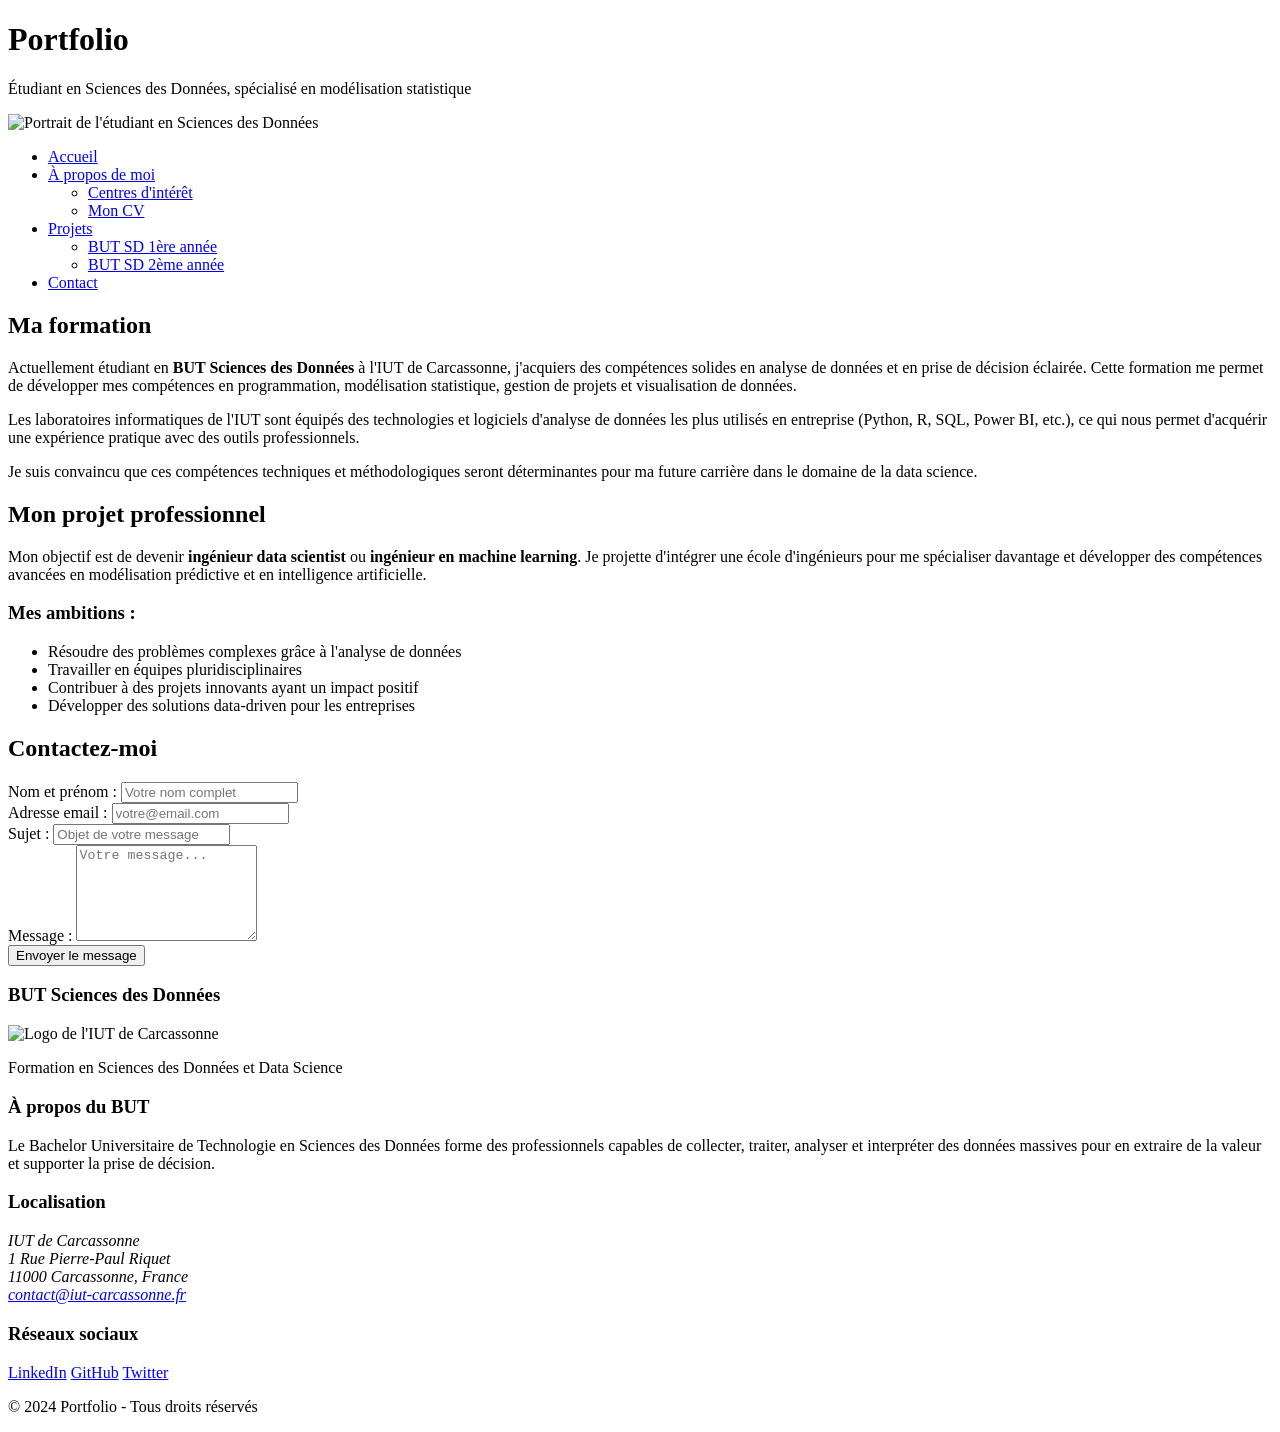
==== index.html @ 27b35029 "premier commit" ====
<!DOCTYPE html>
<html lang="fr">
<head>
    <meta charset="UTF-8">
    <meta name="viewport" content="width=device-width, initial-scale=1.0">
    <meta name="description" content="Portfolio d'un étudiant en Sciences des Données spécialisé en modélisation statistique">
    <title>Portfolio | Étudiant en Sciences des Données</title>
    <link rel="stylesheet" href="./css/style.css">
    <link rel="preconnect" href="https://fonts.googleapis.com">
    <link rel="preconnect" href="https://fonts.gstatic.com" crossorigin>
</head>
<body>
    <header role="banner">
        <div class="header-container">
            <div class="header-text">
                <h1>Portfolio</h1>
                <p class="tagline">Étudiant en Sciences des Données, spécialisé en modélisation statistique</p>
            </div>
            <div class="header-image">
                <img src="./image/personne-deprimee-fond-blanc-illustration-vectorielle-dessin-au-trait_969863-1165.avif" alt="Portrait de l'étudiant en Sciences des Données" width="200" height="200">
            </div>
        </div>

        <nav aria-label="Navigation principale" role="navigation">
            <ul class="menu">
                <li><a href="./html/index.html" aria-current="page">Accueil</a></li>
                <li class="submenu">
                    <a href="./html/a-propos.html">À propos de moi</a>
                    <ul class="dropdown">
                        <li><a href="./html/centres-interet.html">Centres d'intérêt</a></li>
                        <li><a href="./html/cv.html">Mon CV</a></li>
                    </ul>
                </li>
                <li class="submenu">
                    <a href="./html/projets.html">Projets</a>
                    <ul class="dropdown">
                        <li><a href="./html/but1.html">BUT SD 1ère année</a></li>
                        <li><a href="./html/but2.html">BUT SD 2ème année</a></li>
                    </ul>
                </li>
                <li><a href="./html/contact.html">Contact</a></li>
            </ul>
        </nav>
    </header>

    <main role="main">
        <section class="formation" aria-labelledby="formation-title">
            <div class="section-container">
                <h2 id="formation-title">Ma formation</h2>
                <div class="content">
                    <p>
                        Actuellement étudiant en <strong>BUT Sciences des Données</strong> à l'IUT de Carcassonne, j'acquiers des compétences solides en analyse de données et en prise de décision éclairée. Cette formation me permet de développer mes compétences en programmation, modélisation statistique, gestion de projets et visualisation de données.
                    </p>
                    <p>
                        Les laboratoires informatiques de l'IUT sont équipés des technologies et logiciels d'analyse de données les plus utilisés en entreprise (Python, R, SQL, Power BI, etc.), ce qui nous permet d'acquérir une expérience pratique avec des outils professionnels.
                    </p>
                    <p class="highlight">
                        Je suis convaincu que ces compétences techniques et méthodologiques seront déterminantes pour ma future carrière dans le domaine de la data science.
                    </p>
                </div>
            </div>
        </section>

        <section class="metier" aria-labelledby="metier-title">
            <div class="section-container">
                <h2 id="metier-title">Mon projet professionnel</h2>
                <div class="content">
                    <p>
                        Mon objectif est de devenir <strong>ingénieur data scientist</strong> ou <strong>ingénieur en machine learning</strong>. Je projette d'intégrer une école d'ingénieurs pour me spécialiser davantage et développer des compétences avancées en modélisation prédictive et en intelligence artificielle.
                    </p>
                    <div class="objectives">
                        <h3>Mes ambitions :</h3>
                        <ul>
                            <li>Résoudre des problèmes complexes grâce à l'analyse de données</li>
                            <li>Travailler en équipes pluridisciplinaires</li>
                            <li>Contribuer à des projets innovants ayant un impact positif</li>
                            <li>Développer des solutions data-driven pour les entreprises</li>
                        </ul>
                    </div>
                </div>
            </div>
        </section>

        <section class="contact" aria-labelledby="contact-title">
            <div class="section-container">
                <h2 id="contact-title">Contactez-moi</h2>
                <form id="contact-form" action="#" method="post">
                    <div class="form-group">
                        <label for="name">Nom et prénom :</label>
                        <input type="text" id="name" name="name" required aria-required="true" placeholder="Votre nom complet">
                    </div>
                    
                    <div class="form-group">
                        <label for="email">Adresse email :</label>
                        <input type="email" id="email" name="email" required aria-required="true" placeholder="votre@email.com">
                    </div>
                    
                    <div class="form-group">
                        <label for="subject">Sujet :</label>
                        <input type="text" id="subject" name="subject" placeholder="Objet de votre message">
                    </div>
                    
                    <div class="form-group">
                        <label for="message">Message :</label>
                        <textarea id="message" name="message" rows="6" required aria-required="true" placeholder="Votre message..."></textarea>
                    </div>
                    
                    <button type="submit" class="btn-submit">Envoyer le message</button>
                </form>
            </div>
        </section>
    </main>

    <footer role="contentinfo">
        <div class="footer-container">
            <div class="footer-section">
                <h3>BUT Sciences des Données</h3>
                <img src="./image/Logo.png" alt="Logo de l'IUT de Carcassonne" width="100" height="100">
                <p>Formation en Sciences des Données et Data Science</p>
            </div>

            <div class="footer-section">
                <h3>À propos du BUT</h3>
                <p>
                    Le Bachelor Universitaire de Technologie en Sciences des Données forme des professionnels capables de collecter, traiter, analyser et interpréter des données massives pour en extraire de la valeur et supporter la prise de décision.
                </p>
            </div>

            <div class="footer-section">
                <h3>Localisation</h3>
                <address>
                    IUT de Carcassonne<br>
                    1 Rue Pierre-Paul Riquet<br>
                    11000 Carcassonne, France<br>
                    <a href="mailto:contact@iut-carcassonne.fr">contact@iut-carcassonne.fr</a>
                </address>
            </div>

            <div class="footer-section">
                <h3>Réseaux sociaux</h3>
                <div class="social-links">
                    <a href="#" aria-label="LinkedIn">LinkedIn</a>
                    <a href="#" aria-label="GitHub">GitHub</a>
                    <a href="#" aria-label="Twitter">Twitter</a>
                </div>
                <p class="copyright">&copy; 2024 Portfolio - Tous droits réservés</p>
            </div>
        </div>
    </footer>

    <script src="./js/script.js" defer></script>
</body>
</html>
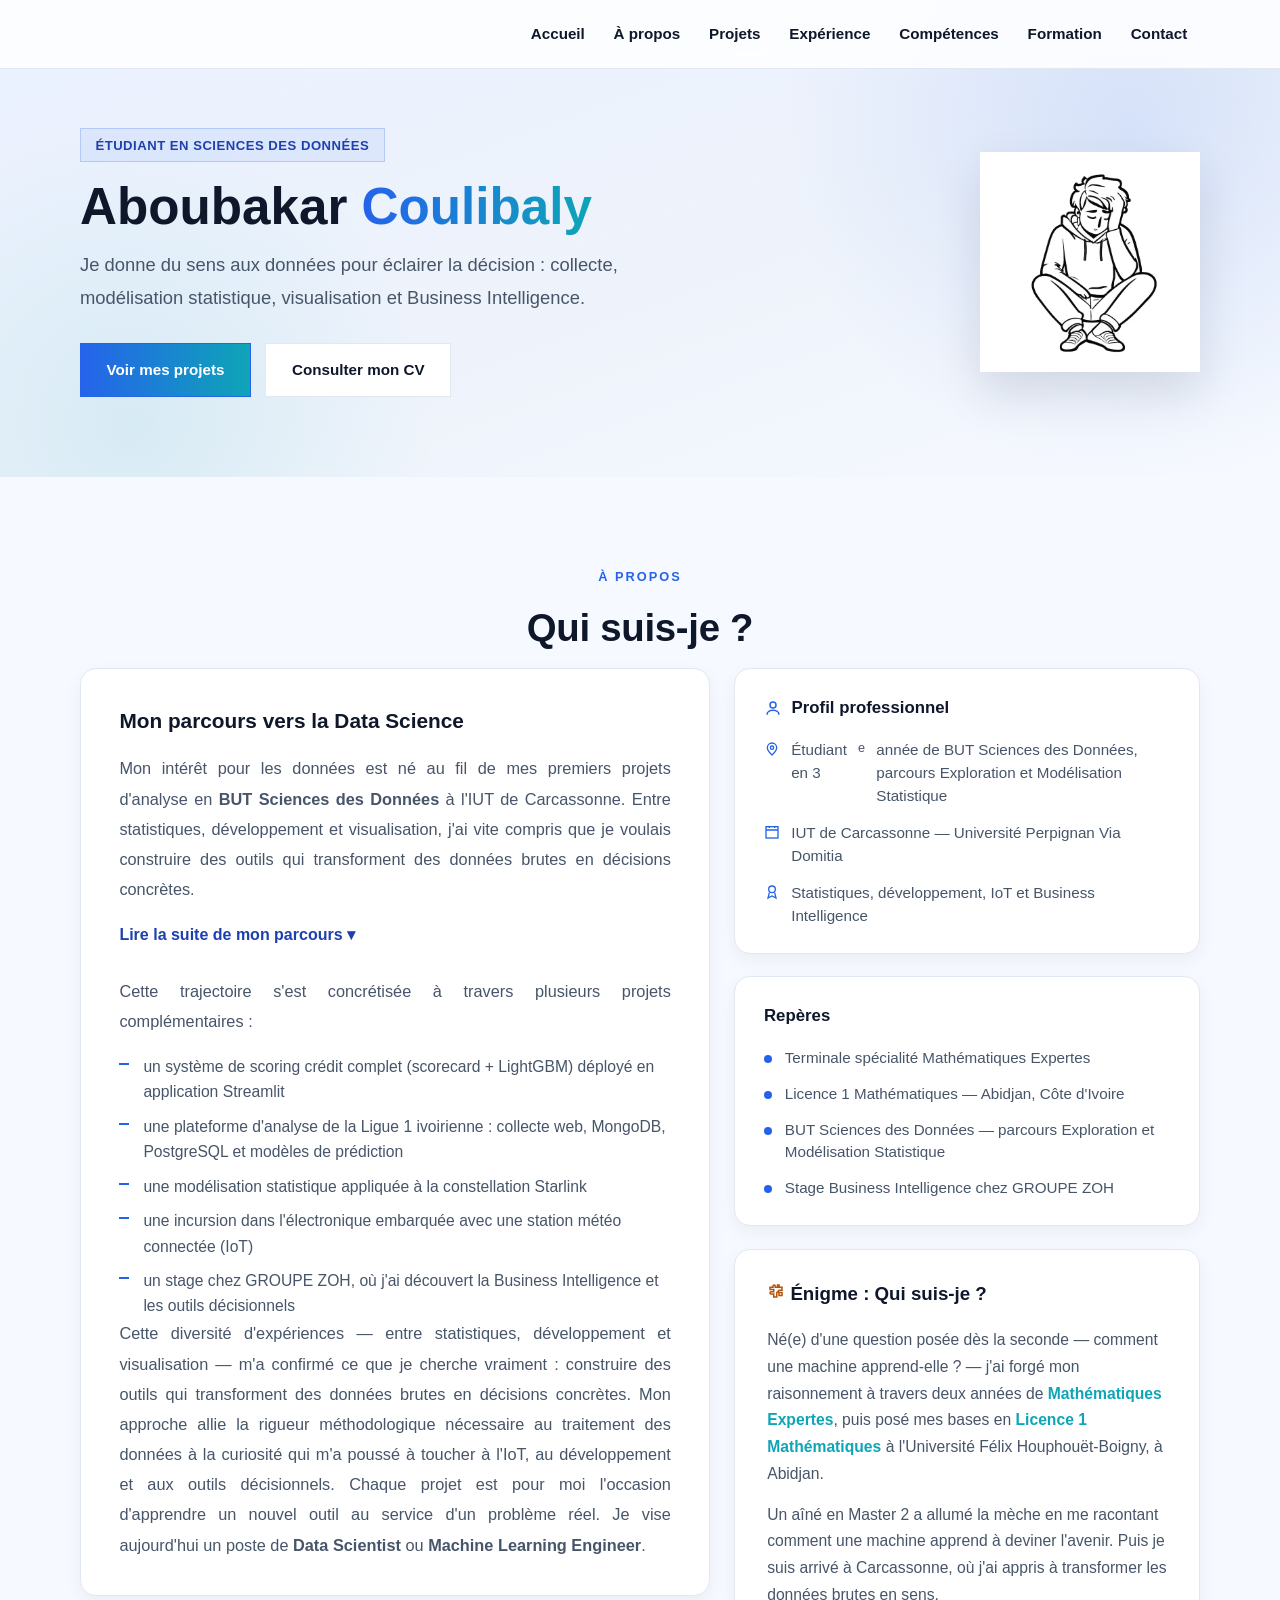
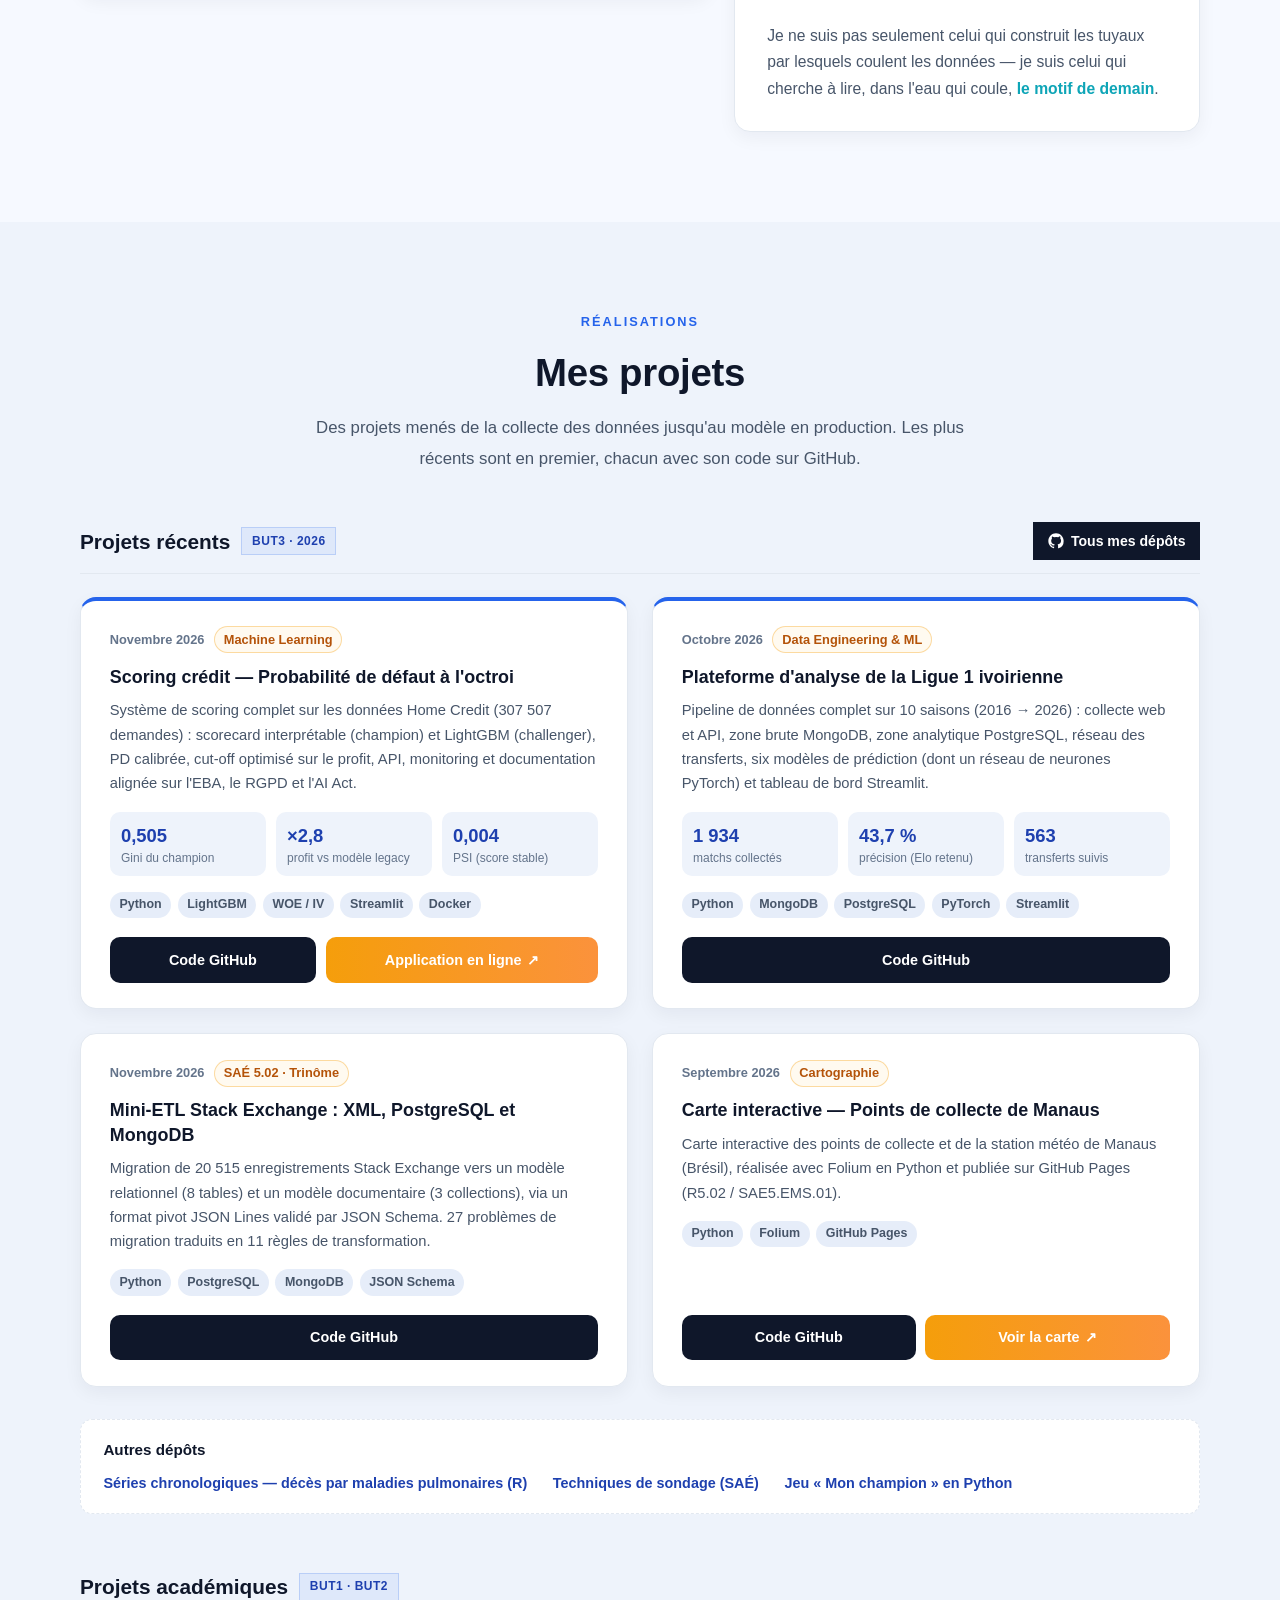
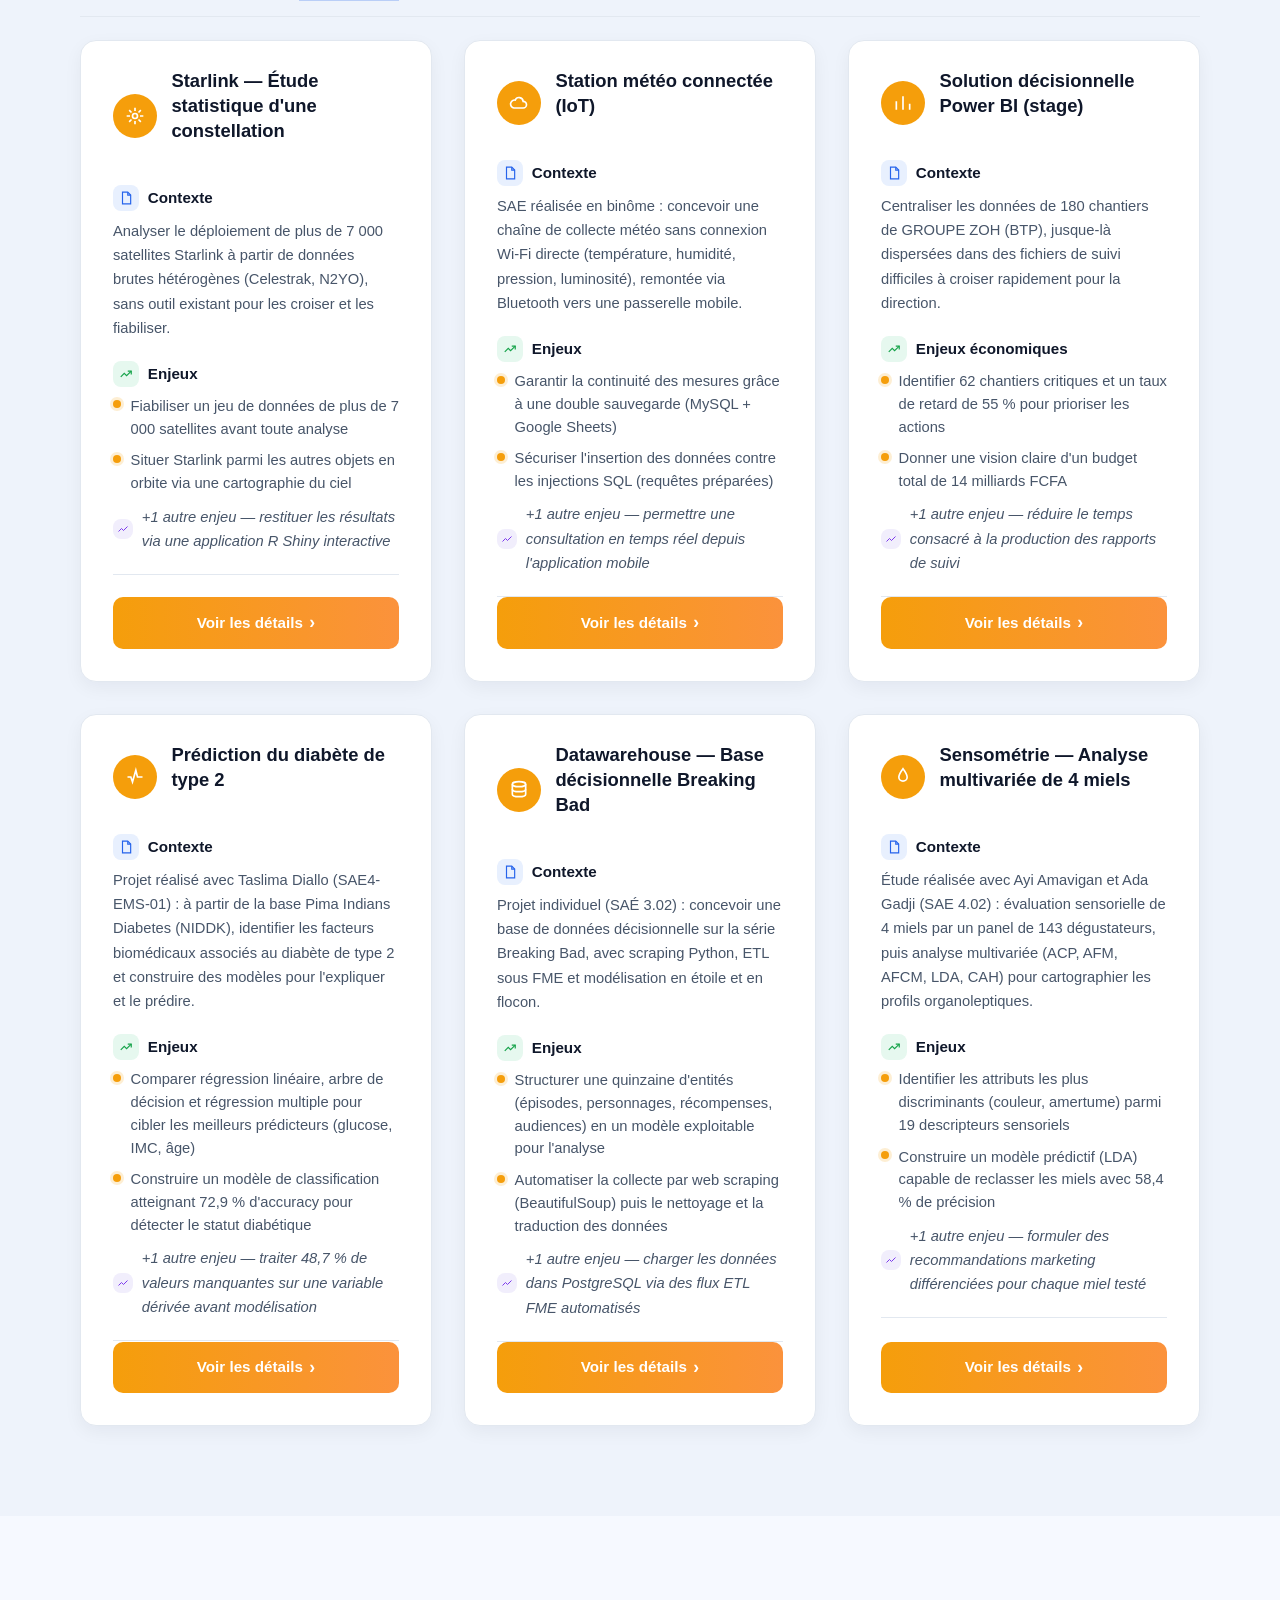
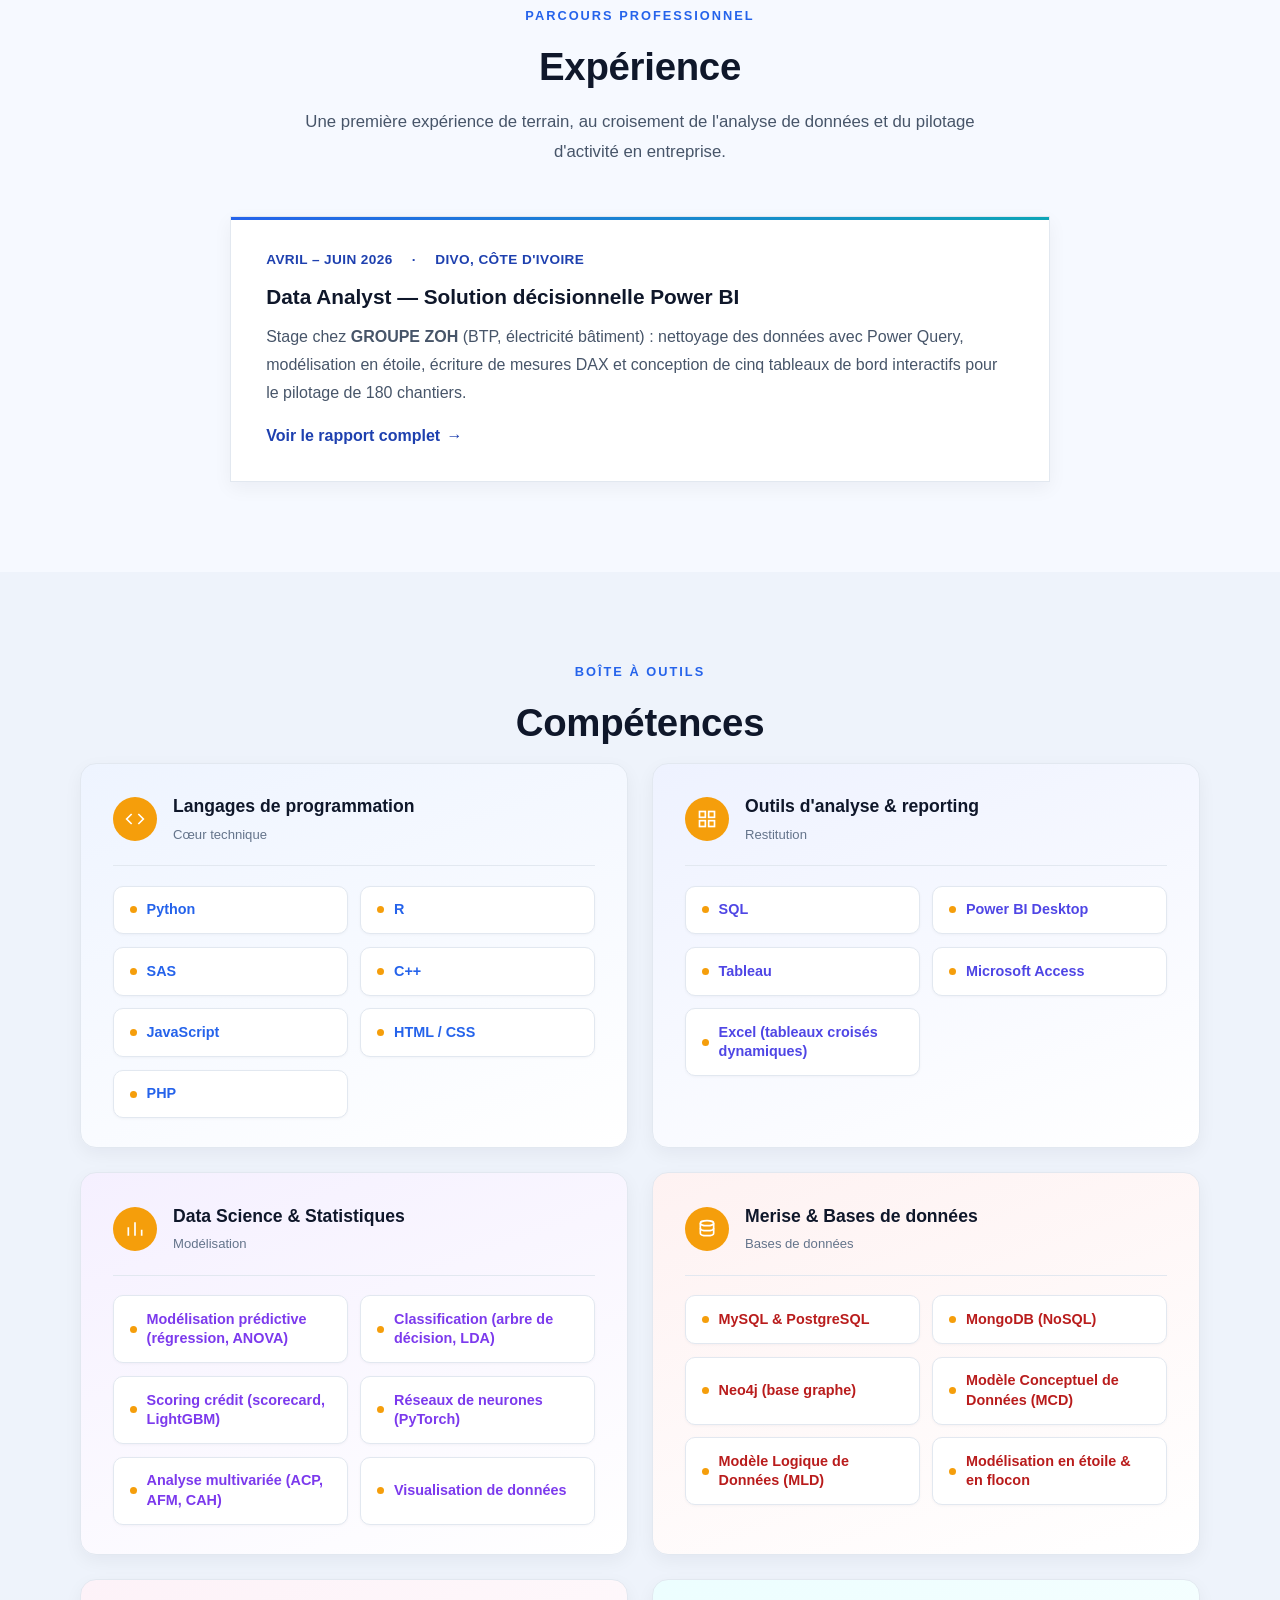
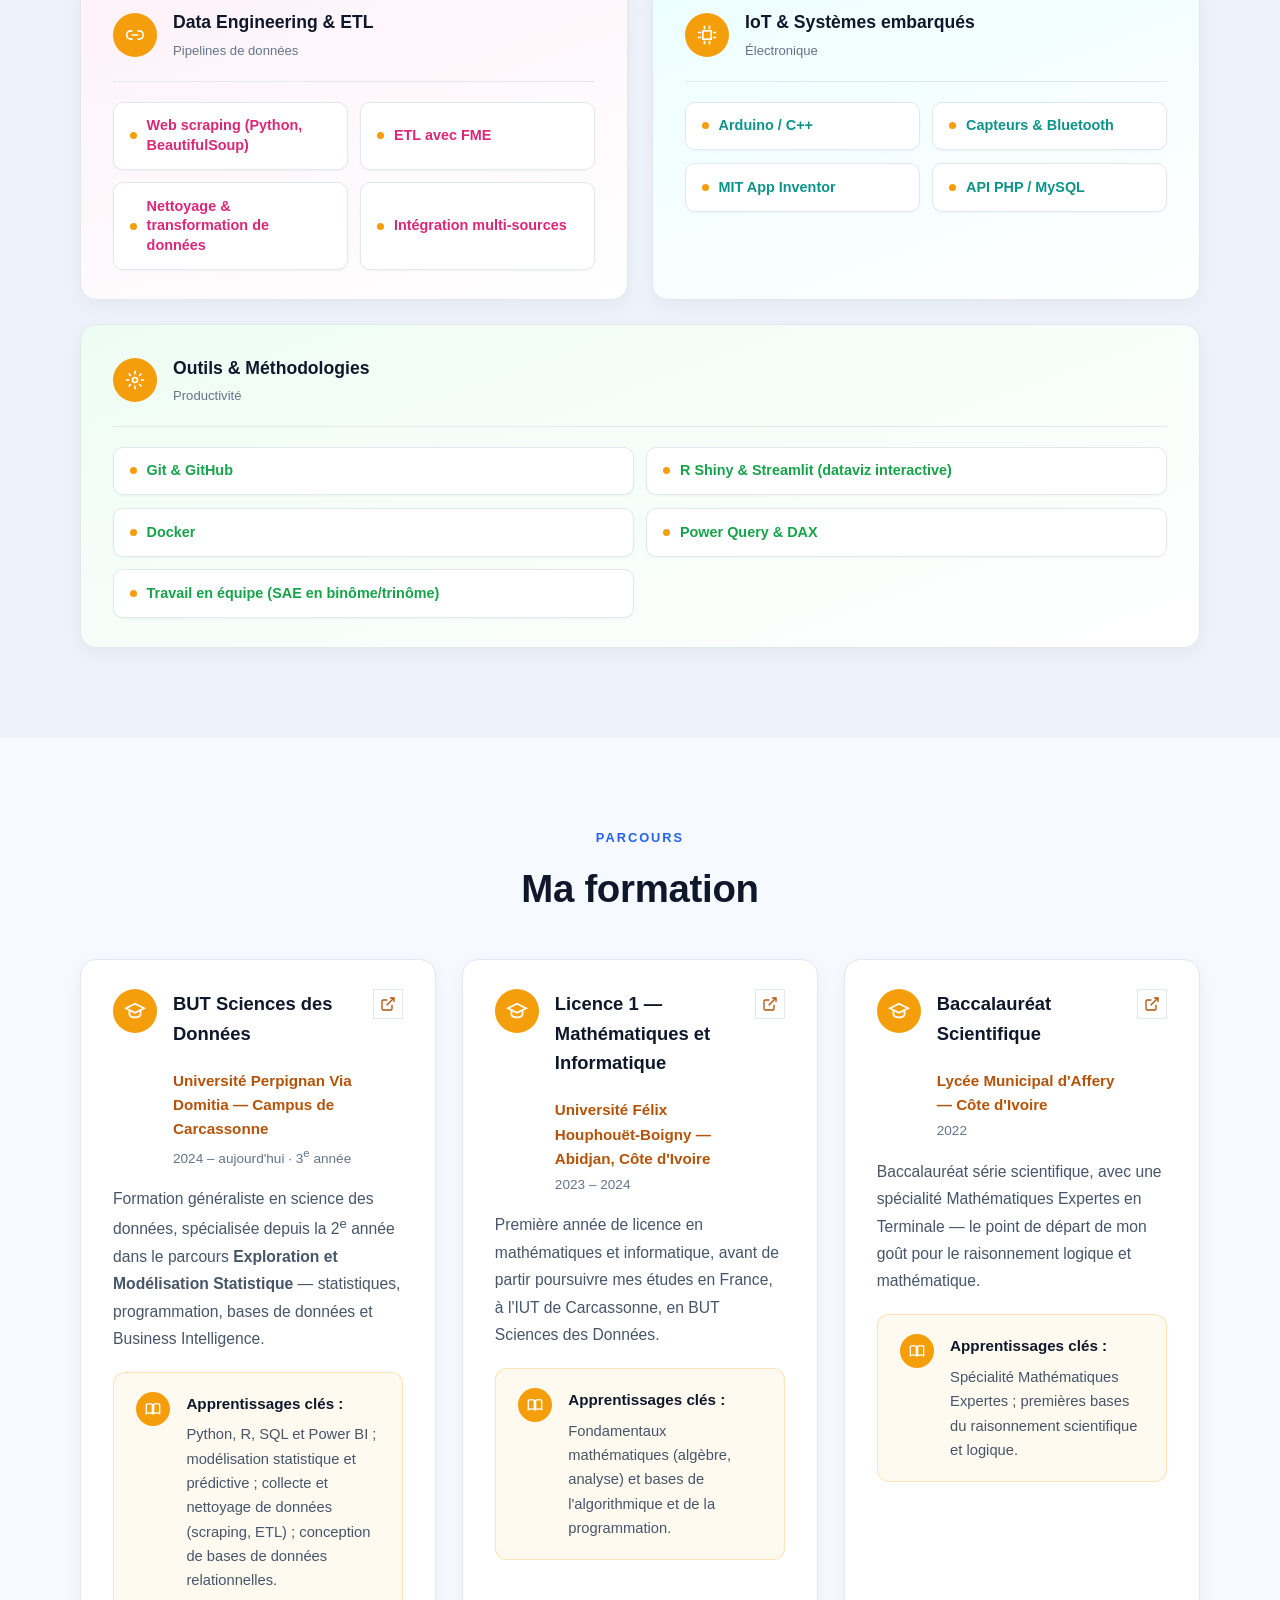
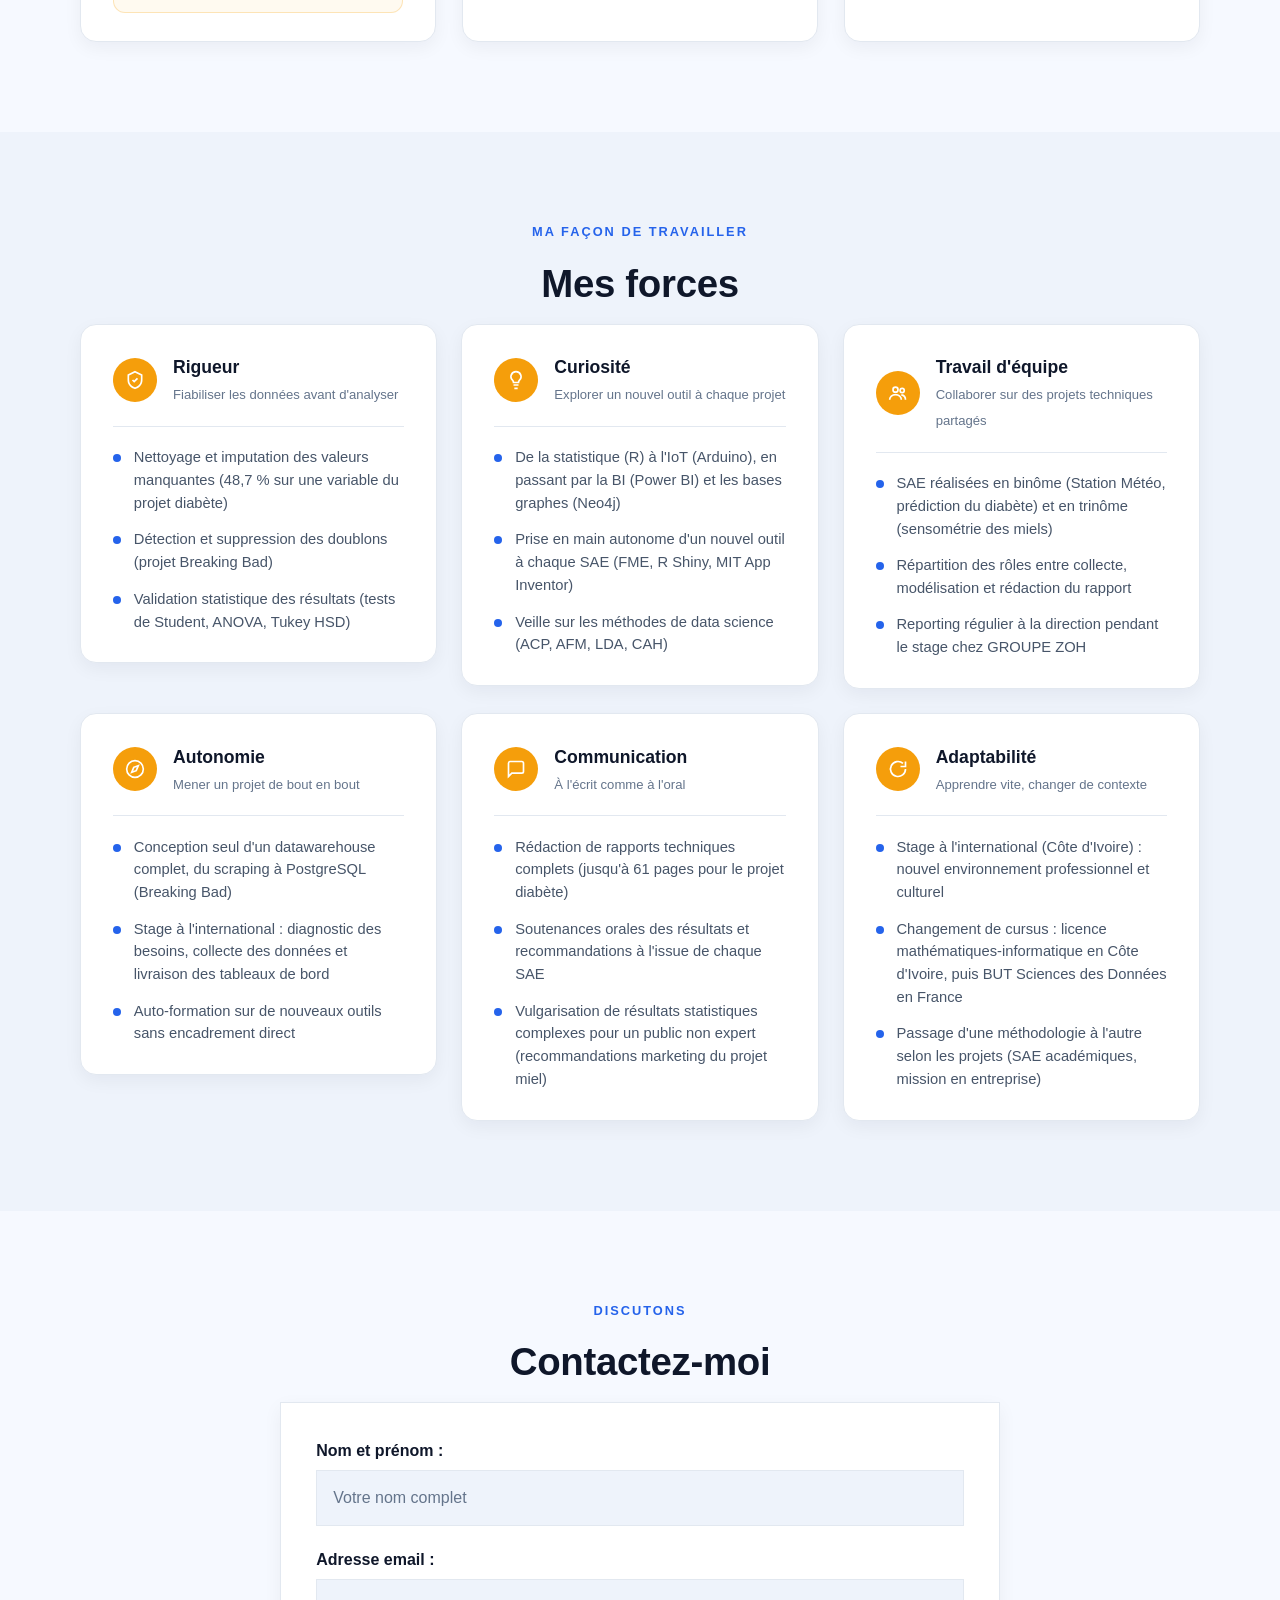
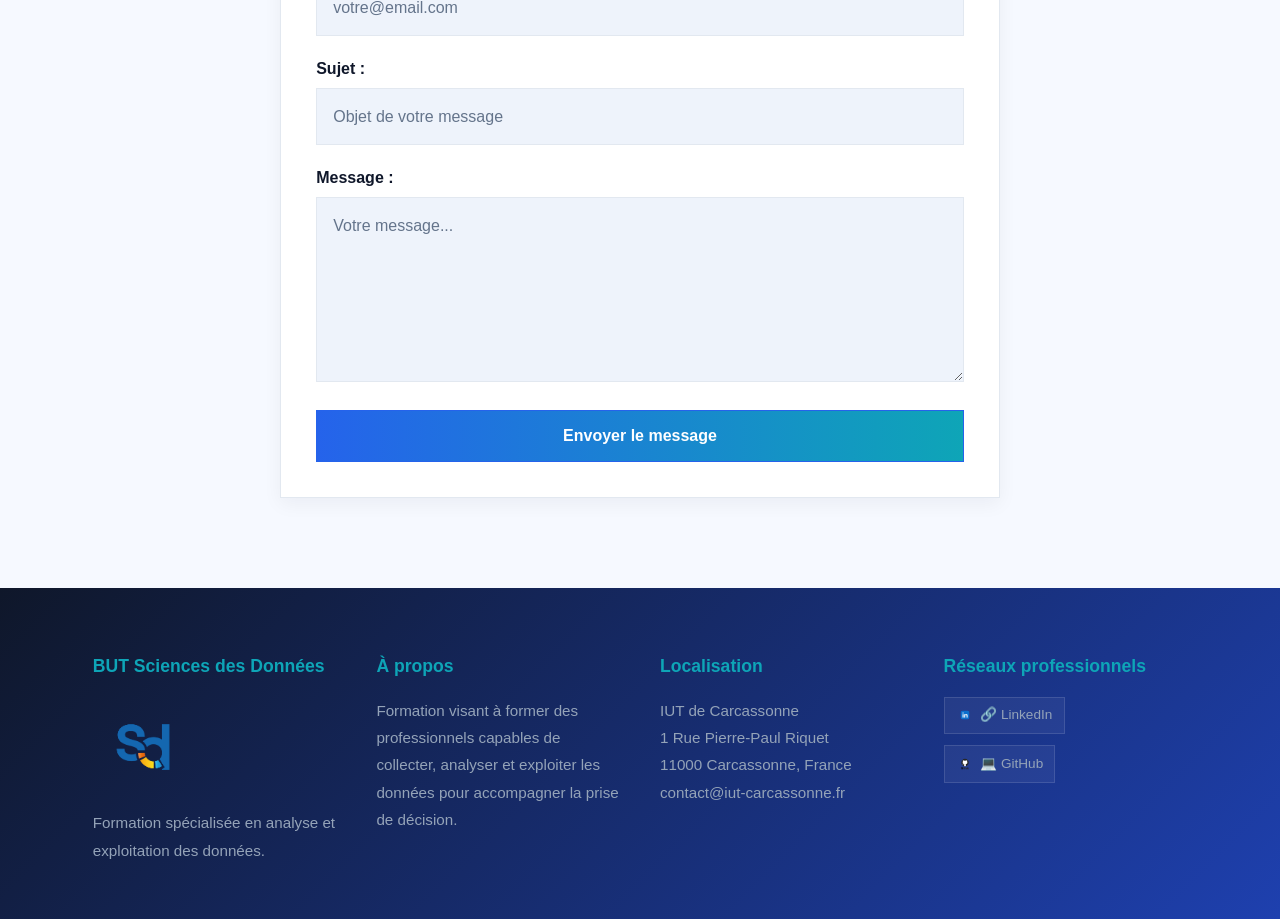
==== commit 38c7cf2e: "Portfolio complet : projets récents GitHub, réorganisation des sections, liens corrigés - Ajout des " ====
--- a/index.html
+++ b/index.html
@@ -3,151 +3,1088 @@
 <head>
     <meta charset="UTF-8">
     <meta name="viewport" content="width=device-width, initial-scale=1.0">
-    <meta name="description" content="Portfolio d'un étudiant en Sciences des Données spécialisé en modélisation statistique">
-    <title>Portfolio | Étudiant en Sciences des Données</title>
+    <meta name="description" content="Portfolio d'Aboubakar Coulibaly, étudiant en Sciences des Données spécialisé en modélisation statistique et Business Intelligence">
+    <title>Portfolio | Aboubakar Coulibaly</title>
     <link rel="stylesheet" href="./css/style.css">
-    <link rel="preconnect" href="https://fonts.googleapis.com">
-    <link rel="preconnect" href="https://fonts.gstatic.com" crossorigin>
 </head>
 <body>
-    <header role="banner">
-        <div class="header-container">
-            <div class="header-text">
-                <h1>Portfolio</h1>
-                <p class="tagline">Étudiant en Sciences des Données, spécialisé en modélisation statistique</p>
-            </div>
-            <div class="header-image">
-                <img src="./image/personne-deprimee-fond-blanc-illustration-vectorielle-dessin-au-trait_969863-1165.avif" alt="Portrait de l'étudiant en Sciences des Données" width="200" height="200">
-            </div>
-        </div>
-
-        <nav aria-label="Navigation principale" role="navigation">
-            <ul class="menu">
-                <li><a href="./html/index.html" aria-current="page">Accueil</a></li>
-                <li class="submenu">
-                    <a href="./html/a-propos.html">À propos de moi</a>
-                    <ul class="dropdown">
-                        <li><a href="./html/centres-interet.html">Centres d'intérêt</a></li>
-                        <li><a href="./html/cv.html">Mon CV</a></li>
-                    </ul>
-                </li>
-                <li class="submenu">
-                    <a href="./html/projets.html">Projets</a>
-                    <ul class="dropdown">
-                        <li><a href="./html/but1.html">BUT SD 1ère année</a></li>
-                        <li><a href="./html/but2.html">BUT SD 2ème année</a></li>
-                    </ul>
-                </li>
-                <li><a href="./html/contact.html">Contact</a></li>
-            </ul>
-        </nav>
-    </header>
-
-    <main role="main">
-        <section class="formation" aria-labelledby="formation-title">
-            <div class="section-container">
-                <h2 id="formation-title">Ma formation</h2>
-                <div class="content">
-                    <p>
-                        Actuellement étudiant en <strong>BUT Sciences des Données</strong> à l'IUT de Carcassonne, j'acquiers des compétences solides en analyse de données et en prise de décision éclairée. Cette formation me permet de développer mes compétences en programmation, modélisation statistique, gestion de projets et visualisation de données.
-                    </p>
-                    <p>
-                        Les laboratoires informatiques de l'IUT sont équipés des technologies et logiciels d'analyse de données les plus utilisés en entreprise (Python, R, SQL, Power BI, etc.), ce qui nous permet d'acquérir une expérience pratique avec des outils professionnels.
-                    </p>
-                    <p class="highlight">
-                        Je suis convaincu que ces compétences techniques et méthodologiques seront déterminantes pour ma future carrière dans le domaine de la data science.
-                    </p>
-                </div>
-            </div>
-        </section>
-
-        <section class="metier" aria-labelledby="metier-title">
-            <div class="section-container">
-                <h2 id="metier-title">Mon projet professionnel</h2>
-                <div class="content">
-                    <p>
-                        Mon objectif est de devenir <strong>ingénieur data scientist</strong> ou <strong>ingénieur en machine learning</strong>. Je projette d'intégrer une école d'ingénieurs pour me spécialiser davantage et développer des compétences avancées en modélisation prédictive et en intelligence artificielle.
-                    </p>
-                    <div class="objectives">
-                        <h3>Mes ambitions :</h3>
-                        <ul>
-                            <li>Résoudre des problèmes complexes grâce à l'analyse de données</li>
-                            <li>Travailler en équipes pluridisciplinaires</li>
-                            <li>Contribuer à des projets innovants ayant un impact positif</li>
-                            <li>Développer des solutions data-driven pour les entreprises</li>
+
+<header role="banner">
+    <div class="header-container">
+        <div class="header-text">
+            <span class="eyebrow">Étudiant en Sciences des Données</span>
+            <h1>Aboubakar <span class="text-accent">Coulibaly</span></h1>
+            <p class="tagline">
+                Je donne du sens aux données pour éclairer la décision : collecte, modélisation
+                statistique, visualisation et Business Intelligence.
+            </p>
+            <div class="hero-actions">
+                <a class="btn btn-primary" href="#projets">Voir mes projets</a>
+                <a class="btn btn-secondary" href="./html/cv.html">Consulter mon CV</a>
+            </div>
+        </div>
+        <div class="header-image">
+            <img src="./image/personne-deprimee-fond-blanc-illustration-vectorielle-dessin-au-trait_969863-1165.avif"
+                 alt="Portrait de l'étudiant en Sciences des Données"
+                 width="200" height="200">
+        </div>
+    </div>
+
+    <nav aria-label="Navigation principale">
+        <ul class="menu">
+            <li><a href="#accueil">Accueil</a></li>
+
+            <li class="submenu">
+                <a href="#apropos">À propos</a>
+                <ul class="dropdown">
+                    <li><a href="./html/interet.html">Centres d'intérêt</a></li>
+                    <li><a href="./html/cv.html">Mon CV</a></li>
+                </ul>
+            </li>
+
+            <li class="submenu">
+                <a href="#projets">Projets</a>
+                <ul class="dropdown">
+                    <li class="dropdown-label">Projets récents (BUT3)</li>
+                    <li><a href="#projet-scoring">Scoring crédit (PD)</a></li>
+                    <li><a href="#projet-ligue1">Ligue 1 ivoirienne</a></li>
+                    <li><a href="#projet-etl">Mini-ETL Stack Exchange</a></li>
+                    <li><a href="#projet-carte">Carte interactive Manaus</a></li>
+                    <li class="dropdown-label">Projets BUT1 / BUT2</li>
+                    <li><a href="./html/but1.html">Projet Starlink (BUT1)</a></li>
+                    <li><a href="./html/but2.html">Projet Station Météo (BUT2)</a></li>
+                    <li><a href="./html/stage.html">Stage Power BI (BUT2)</a></li>
+                    <li><a href="./html/diabete.html">Prédiction du diabète (BUT2)</a></li>
+                    <li><a href="./html/breakingbad.html">Datawarehouse Breaking Bad (BUT2)</a></li>
+                    <li><a href="./html/miel.html">Sensométrie des miels (BUT2)</a></li>
+                </ul>
+            </li>
+
+            <li><a href="#experience">Expérience</a></li>
+            <li><a href="#competences">Compétences</a></li>
+            <li><a href="#formation">Formation</a></li>
+            <li><a href="#contact">Contact</a></li>
+        </ul>
+    </nav>
+</header>
+
+<main id="accueil">
+
+    <!-- A PROPOS -->
+    <section class="apropos" id="apropos">
+        <div class="section-container">
+            <span class="section-kicker">À propos</span>
+            <h2>Qui suis-je ?</h2>
+
+            <div class="apropos-grid">
+                <div class="card apropos-main">
+                    <h3>Mon parcours vers la Data Science</h3>
+                    <p>
+                        Mon intérêt pour les données est né au fil de mes premiers projets d'analyse en
+                        <strong>BUT Sciences des Données</strong> à l'IUT de Carcassonne. Entre statistiques,
+                        développement et visualisation, j'ai vite compris que je voulais construire des outils
+                        qui transforment des données brutes en décisions concrètes.
+                    </p>
+                    <details class="read-more">
+                    <summary>Lire la suite de mon parcours</summary>
+                    <p>
+                        Cette passion pour l'intelligence artificielle remonte en réalité plus loin : dès la
+                        classe de seconde, je me demandais déjà comment les machines pouvaient « apprendre » à
+                        reconnaître des schémas, à prédire, à décider. Cette curiosité m'a naturellement guidé
+                        vers une Première puis une Terminale spécialité Mathématiques Expertes, avant de
+                        m'orienter vers une <strong>Licence 1 Mathématiques</strong> à l'Université Félix
+                        Houphouët-Boigny (Abidjan, Côte d'Ivoire) — le socle qui m'a donné les fondamentaux
+                        mathématiques indispensables à la data science.
+                    </p>
+                    <p>
+                        C'est durant cette licence que ma vocation s'est précisée, en particulier grâce à une
+                        rencontre déterminante : un aîné alors en Master 2 Machine Learning, qui me parlait
+                        régulièrement de ses projets et m'expliquait comment on parvient à construire des
+                        modèles capables de prédire, d'estimer, d'anticiper. Ses explications ont été le
+                        déclic qui a transformé une curiosité diffuse en un projet professionnel clair :
+                        devenir <strong>Data Scientist</strong> ou <strong>Machine Learning Engineer</strong>.
+                    </p>
+                    <p>
+                        Après cette licence, je suis arrivé à l'IUT de Carcassonne, dans la filière Sciences
+                        des Données. Dès la 2<sup>e</sup> année, je me suis spécialisé dans le parcours
+                        <strong>Exploration et Modélisation Statistique</strong>, et c'est à ce moment que j'ai
+                        vraiment commencé à comprendre les différents types de modèles de machine learning,
+                        leur fonctionnement, et comment les mettre en production. C'est également dès la
+                        2<sup>e</sup> année que j'ai commencé à candidater, et que j'ai réalisé mon stage chez
+                        GROUPE ZOH. Aujourd'hui, mon stage terminé, j'entre en 3<sup>e</sup> année (BUT3) avec
+                        une vision plus claire des perspectives qu'offre le machine learning.
+                    </p>
+                    </details>
+                    <p>Cette trajectoire s'est concrétisée à travers plusieurs projets complémentaires :</p>
+                    <ul class="check-list">
+                        <li>un système de scoring crédit complet (scorecard + LightGBM) déployé en application Streamlit</li>
+                        <li>une plateforme d'analyse de la Ligue 1 ivoirienne : collecte web, MongoDB, PostgreSQL et modèles de prédiction</li>
+                        <li>une modélisation statistique appliquée à la constellation Starlink</li>
+                        <li>une incursion dans l'électronique embarquée avec une station météo connectée (IoT)</li>
+                        <li>un stage chez GROUPE ZOH, où j'ai découvert la Business Intelligence et les outils décisionnels</li>
+                    </ul>
+                    <p>
+                        Cette diversité d'expériences — entre statistiques, développement et visualisation —
+                        m'a confirmé ce que je cherche vraiment : construire des outils qui transforment des
+                        données brutes en décisions concrètes. Mon approche allie la rigueur méthodologique
+                        nécessaire au traitement des données à la curiosité qui m'a poussé à toucher à l'IoT,
+                        au développement et aux outils décisionnels. Chaque projet est pour moi l'occasion
+                        d'apprendre un nouvel outil au service d'un problème réel. Je vise aujourd'hui un
+                        poste de <strong>Data Scientist</strong> ou <strong>Machine Learning Engineer</strong>.
+                    </p>
+                </div>
+
+                <div class="apropos-side">
+                    <div class="card side-card">
+                        <h3><span class="side-icon" aria-hidden="true">
+                            <svg viewBox="0 0 24 24" width="18" height="18" fill="none" stroke="currentColor" stroke-width="2"><circle cx="12" cy="8" r="4"/><path d="M4 21c0-4 4-6 8-6s8 2 8 6"/></svg>
+                        </span>Profil professionnel</h3>
+                        <ul class="icon-list">
+                            <li>
+                                <span class="side-icon" aria-hidden="true">
+                                    <svg viewBox="0 0 24 24" width="16" height="16" fill="none" stroke="currentColor" stroke-width="2"><path d="M12 21s7-6.5 7-11a7 7 0 1 0-14 0c0 4.5 7 11 7 11z"/><circle cx="12" cy="10" r="2.5"/></svg>
+                                </span>
+                                Étudiant en 3<sup>e</sup> année de BUT Sciences des Données, parcours Exploration et Modélisation Statistique
+                            </li>
+                            <li>
+                                <span class="side-icon" aria-hidden="true">
+                                    <svg viewBox="0 0 24 24" width="16" height="16" fill="none" stroke="currentColor" stroke-width="2"><rect x="3" y="4" width="18" height="17" rx="0"/><path d="M3 9h18M8 3v3M16 3v3"/></svg>
+                                </span>
+                                IUT de Carcassonne — Université Perpignan Via Domitia
+                            </li>
+                            <li>
+                                <span class="side-icon" aria-hidden="true">
+                                    <svg viewBox="0 0 24 24" width="16" height="16" fill="none" stroke="currentColor" stroke-width="2"><circle cx="12" cy="8" r="5"/><path d="M8 13l-2 8 6-3 6 3-2-8"/></svg>
+                                </span>
+                                Statistiques, développement, IoT et Business Intelligence
+                            </li>
                         </ul>
                     </div>
-                </div>
-            </div>
-        </section>
-
-        <section class="contact" aria-labelledby="contact-title">
-            <div class="section-container">
-                <h2 id="contact-title">Contactez-moi</h2>
-                <form id="contact-form" action="#" method="post">
-                    <div class="form-group">
-                        <label for="name">Nom et prénom :</label>
-                        <input type="text" id="name" name="name" required aria-required="true" placeholder="Votre nom complet">
-                    </div>
-                    
-                    <div class="form-group">
-                        <label for="email">Adresse email :</label>
-                        <input type="email" id="email" name="email" required aria-required="true" placeholder="votre@email.com">
-                    </div>
-                    
-                    <div class="form-group">
-                        <label for="subject">Sujet :</label>
-                        <input type="text" id="subject" name="subject" placeholder="Objet de votre message">
-                    </div>
-                    
-                    <div class="form-group">
-                        <label for="message">Message :</label>
-                        <textarea id="message" name="message" rows="6" required aria-required="true" placeholder="Votre message..."></textarea>
-                    </div>
-                    
-                    <button type="submit" class="btn-submit">Envoyer le message</button>
-                </form>
-            </div>
-        </section>
-    </main>
-
-    <footer role="contentinfo">
-        <div class="footer-container">
-            <div class="footer-section">
-                <h3>BUT Sciences des Données</h3>
-                <img src="./image/Logo.png" alt="Logo de l'IUT de Carcassonne" width="100" height="100">
-                <p>Formation en Sciences des Données et Data Science</p>
-            </div>
-
-            <div class="footer-section">
-                <h3>À propos du BUT</h3>
-                <p>
-                    Le Bachelor Universitaire de Technologie en Sciences des Données forme des professionnels capables de collecter, traiter, analyser et interpréter des données massives pour en extraire de la valeur et supporter la prise de décision.
-                </p>
-            </div>
-
-            <div class="footer-section">
-                <h3>Localisation</h3>
-                <address>
-                    IUT de Carcassonne<br>
-                    1 Rue Pierre-Paul Riquet<br>
-                    11000 Carcassonne, France<br>
-                    <a href="mailto:contact@iut-carcassonne.fr">contact@iut-carcassonne.fr</a>
-                </address>
-            </div>
-
-            <div class="footer-section">
-                <h3>Réseaux sociaux</h3>
-                <div class="social-links">
-                    <a href="#" aria-label="LinkedIn">LinkedIn</a>
-                    <a href="#" aria-label="GitHub">GitHub</a>
-                    <a href="#" aria-label="Twitter">Twitter</a>
-                </div>
-                <p class="copyright">&copy; 2024 Portfolio - Tous droits réservés</p>
-            </div>
-        </div>
-    </footer>
-
-    <script src="./js/script.js" defer></script>
+
+                    <div class="card side-card">
+                        <h3>Repères</h3>
+                        <ul class="dot-list">
+                            <li>Terminale spécialité Mathématiques Expertes</li>
+                            <li>Licence 1 Mathématiques — Abidjan, Côte d'Ivoire</li>
+                            <li>BUT Sciences des Données — parcours Exploration et Modélisation Statistique</li>
+                            <li>Stage Business Intelligence chez GROUPE ZOH</li>
+                        </ul>
+                    </div>
+
+                    <div class="card enigma-card">
+                        <h3>
+                            <span class="side-icon" aria-hidden="true">
+                                <svg viewBox="0 0 24 24" width="18" height="18" fill="none" stroke="currentColor" stroke-width="2"><path d="M4 7h4V5.5a1.5 1.5 0 1 1 3 0V7h3V4h2v3h4v4h-3.5a1.5 1.5 0 1 0 0 3H20v4h-4v-3.5a1.5 1.5 0 1 0-3 0V20H9v-4H5.5a1.5 1.5 0 1 1 0-3H9v-3H4V7z"/></svg>
+                            </span>
+                            Énigme : Qui suis-je ?
+                        </h3>
+                        <p>
+                            Né(e) d'une question posée dès la seconde — comment une machine apprend-elle ? —
+                            j'ai forgé mon raisonnement à travers deux années de <strong>Mathématiques Expertes</strong>,
+                            puis posé mes bases en <strong>Licence 1 Mathématiques</strong> à l'Université Félix
+                            Houphouët-Boigny, à Abidjan.
+                        </p>
+                        <p>
+                            Un aîné en Master 2 a allumé la mèche en me racontant comment une machine apprend à
+                            deviner l'avenir. Puis je suis arrivé à Carcassonne, où j'ai appris à transformer
+                            les données brutes en sens.
+                        </p>
+                        <p>
+                            Je ne suis pas seulement celui qui construit les tuyaux par lesquels coulent les
+                            données — je suis celui qui cherche à lire, dans l'eau qui coule, <strong>le motif
+                            de demain</strong>.
+                        </p>
+                    </div>
+                </div>
+            </div>
+        </div>
+    </section>
+
+    <!-- PROJETS -->
+    <section class="projets" id="projets">
+        <div class="section-container">
+            <span class="section-kicker">Réalisations</span>
+            <h2>Mes projets</h2>
+            <p class="section-intro">
+                Des projets menés de la collecte des données jusqu'au modèle en production.
+                Les plus récents sont en premier, chacun avec son code sur GitHub.
+            </p>
+
+            <!-- PROJETS RECENTS (GitHub) -->
+            <div class="projets-subhead">
+                <h3>Projets récents <span class="projets-subhead-tag">BUT3 · 2026</span></h3>
+                <a class="github-all" href="https://github.com/coulibaly-abou?tab=repositories" target="_blank" rel="noopener noreferrer">
+                    <svg viewBox="0 0 24 24" width="16" height="16" fill="currentColor" aria-hidden="true"><path d="M12 .5C5.7.5.5 5.7.5 12c0 5.1 3.3 9.4 7.9 10.9.6.1.8-.3.8-.6v-2c-3.2.7-3.9-1.5-3.9-1.5-.5-1.3-1.3-1.7-1.3-1.7-1-.7.1-.7.1-.7 1.2.1 1.8 1.2 1.8 1.2 1 1.8 2.8 1.3 3.5 1 .1-.8.4-1.3.7-1.6-2.6-.3-5.3-1.3-5.3-5.7 0-1.3.5-2.3 1.2-3.1-.1-.3-.5-1.5.1-3.1 0 0 1-.3 3.3 1.2a11.5 11.5 0 0 1 6 0C17.3 4.7 18.3 5 18.3 5c.6 1.6.2 2.8.1 3.1.8.8 1.2 1.8 1.2 3.1 0 4.4-2.7 5.4-5.3 5.7.4.4.8 1.1.8 2.2v3.3c0 .3.2.7.8.6A11.5 11.5 0 0 0 23.5 12C23.5 5.7 18.3.5 12 .5z"/></svg>
+                    Tous mes dépôts
+                </a>
+            </div>
+
+            <div class="recent-grid">
+
+                <article class="card recent-card recent-card--featured" id="projet-scoring">
+                    <div class="recent-meta">
+                        <span class="recent-date">Novembre 2026</span>
+                        <span class="recent-badge">Machine Learning</span>
+                    </div>
+                    <h3>Scoring crédit — Probabilité de défaut à l'octroi</h3>
+                    <p>
+                        Système de scoring complet sur les données Home Credit (307 507 demandes) :
+                        scorecard interprétable (champion) et LightGBM (challenger), PD calibrée,
+                        cut-off optimisé sur le profit, API, monitoring et documentation alignée
+                        sur l'EBA, le RGPD et l'AI Act.
+                    </p>
+                    <ul class="recent-kpis">
+                        <li><strong>0,505</strong><span>Gini du champion</span></li>
+                        <li><strong>×2,8</strong><span>profit vs modèle legacy</span></li>
+                        <li><strong>0,004</strong><span>PSI (score stable)</span></li>
+                    </ul>
+                    <ul class="tech-tags">
+                        <li>Python</li><li>LightGBM</li><li>WOE / IV</li><li>Streamlit</li><li>Docker</li>
+                    </ul>
+                    <div class="recent-actions">
+                        <a class="btn-gh" href="https://github.com/coulibaly-abou/scoring-credit" target="_blank" rel="noopener noreferrer">Code GitHub</a>
+                        <a class="btn-demo" href="https://scoring-credit-couly.streamlit.app/" target="_blank" rel="noopener noreferrer">Application en ligne <span aria-hidden="true">↗</span></a>
+                    </div>
+                </article>
+
+                <article class="card recent-card recent-card--featured" id="projet-ligue1">
+                    <div class="recent-meta">
+                        <span class="recent-date">Octobre 2026</span>
+                        <span class="recent-badge">Data Engineering &amp; ML</span>
+                    </div>
+                    <h3>Plateforme d'analyse de la Ligue 1 ivoirienne</h3>
+                    <p>
+                        Pipeline de données complet sur 10 saisons (2016 → 2026) : collecte web et API,
+                        zone brute MongoDB, zone analytique PostgreSQL, réseau des transferts,
+                        six modèles de prédiction (dont un réseau de neurones PyTorch) et tableau de
+                        bord Streamlit.
+                    </p>
+                    <ul class="recent-kpis">
+                        <li><strong>1 934</strong><span>matchs collectés</span></li>
+                        <li><strong>43,7 %</strong><span>précision (Elo retenu)</span></li>
+                        <li><strong>563</strong><span>transferts suivis</span></li>
+                    </ul>
+                    <ul class="tech-tags">
+                        <li>Python</li><li>MongoDB</li><li>PostgreSQL</li><li>PyTorch</li><li>Streamlit</li>
+                    </ul>
+                    <div class="recent-actions">
+                        <a class="btn-gh" href="https://github.com/coulibaly-abou/ligue1-ci-data" target="_blank" rel="noopener noreferrer">Code GitHub</a>
+                    </div>
+                </article>
+
+                <article class="card recent-card" id="projet-etl">
+                    <div class="recent-meta">
+                        <span class="recent-date">Novembre 2026</span>
+                        <span class="recent-badge">SAÉ 5.02 · Trinôme</span>
+                    </div>
+                    <h3>Mini-ETL Stack Exchange : XML, PostgreSQL et MongoDB</h3>
+                    <p>
+                        Migration de 20 515 enregistrements Stack Exchange vers un modèle relationnel
+                        (8 tables) et un modèle documentaire (3 collections), via un format pivot
+                        JSON Lines validé par JSON Schema. 27 problèmes de migration traduits en
+                        11 règles de transformation.
+                    </p>
+                    <ul class="tech-tags">
+                        <li>Python</li><li>PostgreSQL</li><li>MongoDB</li><li>JSON Schema</li>
+                    </ul>
+                    <div class="recent-actions">
+                        <a class="btn-gh" href="https://github.com/coulibaly-abou/sae502-etl-stackexchange." target="_blank" rel="noopener noreferrer">Code GitHub</a>
+                    </div>
+                </article>
+
+                <article class="card recent-card" id="projet-carte">
+                    <div class="recent-meta">
+                        <span class="recent-date">Septembre 2026</span>
+                        <span class="recent-badge">Cartographie</span>
+                    </div>
+                    <h3>Carte interactive — Points de collecte de Manaus</h3>
+                    <p>
+                        Carte interactive des points de collecte et de la station météo de Manaus
+                        (Brésil), réalisée avec Folium en Python et publiée sur GitHub Pages
+                        (R5.02 / SAE5.EMS.01).
+                    </p>
+                    <ul class="tech-tags">
+                        <li>Python</li><li>Folium</li><li>GitHub Pages</li>
+                    </ul>
+                    <div class="recent-actions">
+                        <a class="btn-gh" href="https://github.com/coulibaly-abou/EasyMapWebsite" target="_blank" rel="noopener noreferrer">Code GitHub</a>
+                        <a class="btn-demo" href="https://coulibaly-abou.github.io/EasyMapWebsite/ManausMap.html" target="_blank" rel="noopener noreferrer">Voir la carte <span aria-hidden="true">↗</span></a>
+                    </div>
+                </article>
+
+            </div>
+
+            <!-- AUTRES DEPOTS -->
+            <div class="other-repos">
+                <h4>Autres dépôts</h4>
+                <ul>
+                    <li>
+                        <a href="https://github.com/coulibaly-abou/sae_serie-chronologie" target="_blank" rel="noopener noreferrer">Séries chronologiques — décès par maladies pulmonaires (R)</a>
+                    </li>
+                    <li>
+                        <a href="https://github.com/coulibaly-abou/sae_sondage" target="_blank" rel="noopener noreferrer">Techniques de sondage (SAÉ)</a>
+                    </li>
+                    <li>
+                        <a href="https://github.com/coulibaly-abou/Creation_jouer_mon_champion" target="_blank" rel="noopener noreferrer">Jeu « Mon champion » en Python</a>
+                    </li>
+                </ul>
+            </div>
+
+            <!-- PROJETS ACADEMIQUES BUT1 / BUT2 -->
+            <div class="projets-subhead">
+                <h3>Projets académiques <span class="projets-subhead-tag">BUT1 · BUT2</span></h3>
+            </div>
+
+            <div class="projets-grid">
+
+                <article class="card projet-card">
+                    <div class="projet-top">
+                        <span class="credential-icon" aria-hidden="true">
+                            <svg viewBox="0 0 24 24" width="20" height="20" fill="none" stroke="#fff" stroke-width="2"><circle cx="12" cy="12" r="3"/><path d="M12 2v4M12 18v4M2 12h4M18 12h4M5 5l2.8 2.8M16.2 16.2 19 19M19 5l-2.8 2.8M7.8 16.2 5 19"/></svg>
+                        </span>
+                        <h3>Starlink — Étude statistique d'une constellation</h3>
+                    </div>
+
+                    <div class="info-block">
+                        <div class="info-block-head">
+                            <span class="block-icon block-icon--doc" aria-hidden="true">
+                                <svg viewBox="0 0 24 24" width="14" height="14" fill="none" stroke="currentColor" stroke-width="2"><path d="M6 2h9l5 5v15H6z"/><path d="M15 2v5h5"/></svg>
+                            </span>
+                            <h4>Contexte</h4>
+                        </div>
+                        <p>
+                            Analyser le déploiement de plus de 7 000 satellites Starlink à partir de données
+                            brutes hétérogènes (Celestrak, N2YO), sans outil existant pour les croiser et les
+                            fiabiliser.
+                        </p>
+                    </div>
+
+                    <div class="info-block">
+                        <div class="info-block-head">
+                            <span class="block-icon block-icon--trend" aria-hidden="true">
+                                <svg viewBox="0 0 24 24" width="14" height="14" fill="none" stroke="currentColor" stroke-width="2"><path d="M3 17l6-6 4 4 8-8"/><path d="M15 7h6v6"/></svg>
+                            </span>
+                            <h4>Enjeux</h4>
+                        </div>
+                        <ul class="enjeux-list">
+                            <li><span class="enjeu-dot" aria-hidden="true"></span>Fiabiliser un jeu de données de plus de 7 000 satellites avant toute analyse</li>
+                            <li><span class="enjeu-dot" aria-hidden="true"></span>Situer Starlink parmi les autres objets en orbite via une cartographie du ciel</li>
+                        </ul>
+                        <p class="more-enjeux">
+                            <span class="block-icon block-icon--more" aria-hidden="true">
+                                <svg viewBox="0 0 24 24" width="12" height="12" fill="none" stroke="currentColor" stroke-width="2"><path d="M3 17l6-6 4 4 8-8"/></svg>
+                            </span>
+                            +1 autre enjeu — restituer les résultats via une application R Shiny interactive
+                        </p>
+                    </div>
+
+                    <a class="projet-cta" href="./html/but1.html">Voir les détails <span aria-hidden="true">›</span></a>
+                </article>
+
+                <article class="card projet-card">
+                    <div class="projet-top">
+                        <span class="credential-icon" aria-hidden="true">
+                            <svg viewBox="0 0 24 24" width="20" height="20" fill="none" stroke="#fff" stroke-width="2"><path d="M17 18a4 4 0 0 0 0-8 5 5 0 0 0-9.6-1.5A4 4 0 0 0 6 18h11z"/></svg>
+                        </span>
+                        <h3>Station météo connectée (IoT)</h3>
+                    </div>
+
+                    <div class="info-block">
+                        <div class="info-block-head">
+                            <span class="block-icon block-icon--doc" aria-hidden="true">
+                                <svg viewBox="0 0 24 24" width="14" height="14" fill="none" stroke="currentColor" stroke-width="2"><path d="M6 2h9l5 5v15H6z"/><path d="M15 2v5h5"/></svg>
+                            </span>
+                            <h4>Contexte</h4>
+                        </div>
+                        <p>
+                            SAE réalisée en binôme : concevoir une chaîne de collecte météo sans connexion Wi-Fi
+                            directe (température, humidité, pression, luminosité), remontée via Bluetooth vers
+                            une passerelle mobile.
+                        </p>
+                    </div>
+
+                    <div class="info-block">
+                        <div class="info-block-head">
+                            <span class="block-icon block-icon--trend" aria-hidden="true">
+                                <svg viewBox="0 0 24 24" width="14" height="14" fill="none" stroke="currentColor" stroke-width="2"><path d="M3 17l6-6 4 4 8-8"/><path d="M15 7h6v6"/></svg>
+                            </span>
+                            <h4>Enjeux</h4>
+                        </div>
+                        <ul class="enjeux-list">
+                            <li><span class="enjeu-dot" aria-hidden="true"></span>Garantir la continuité des mesures grâce à une double sauvegarde (MySQL + Google Sheets)</li>
+                            <li><span class="enjeu-dot" aria-hidden="true"></span>Sécuriser l'insertion des données contre les injections SQL (requêtes préparées)</li>
+                        </ul>
+                        <p class="more-enjeux">
+                            <span class="block-icon block-icon--more" aria-hidden="true">
+                                <svg viewBox="0 0 24 24" width="12" height="12" fill="none" stroke="currentColor" stroke-width="2"><path d="M3 17l6-6 4 4 8-8"/></svg>
+                            </span>
+                            +1 autre enjeu — permettre une consultation en temps réel depuis l'application mobile
+                        </p>
+                    </div>
+
+                    <a class="projet-cta" href="./html/but2.html">Voir les détails <span aria-hidden="true">›</span></a>
+                </article>
+
+                <article class="card projet-card">
+                    <div class="projet-top">
+                        <span class="credential-icon" aria-hidden="true">
+                            <svg viewBox="0 0 24 24" width="20" height="20" fill="none" stroke="#fff" stroke-width="2"><path d="M4 20V10M12 20V4M20 20v-7"/></svg>
+                        </span>
+                        <h3>Solution décisionnelle Power BI (stage)</h3>
+                    </div>
+
+                    <div class="info-block">
+                        <div class="info-block-head">
+                            <span class="block-icon block-icon--doc" aria-hidden="true">
+                                <svg viewBox="0 0 24 24" width="14" height="14" fill="none" stroke="currentColor" stroke-width="2"><path d="M6 2h9l5 5v15H6z"/><path d="M15 2v5h5"/></svg>
+                            </span>
+                            <h4>Contexte</h4>
+                        </div>
+                        <p>
+                            Centraliser les données de 180 chantiers de GROUPE ZOH (BTP), jusque-là dispersées
+                            dans des fichiers de suivi difficiles à croiser rapidement pour la direction.
+                        </p>
+                    </div>
+
+                    <div class="info-block">
+                        <div class="info-block-head">
+                            <span class="block-icon block-icon--trend" aria-hidden="true">
+                                <svg viewBox="0 0 24 24" width="14" height="14" fill="none" stroke="currentColor" stroke-width="2"><path d="M3 17l6-6 4 4 8-8"/><path d="M15 7h6v6"/></svg>
+                            </span>
+                            <h4>Enjeux économiques</h4>
+                        </div>
+                        <ul class="enjeux-list">
+                            <li><span class="enjeu-dot" aria-hidden="true"></span>Identifier 62 chantiers critiques et un taux de retard de 55 % pour prioriser les actions</li>
+                            <li><span class="enjeu-dot" aria-hidden="true"></span>Donner une vision claire d'un budget total de 14 milliards FCFA</li>
+                        </ul>
+                        <p class="more-enjeux">
+                            <span class="block-icon block-icon--more" aria-hidden="true">
+                                <svg viewBox="0 0 24 24" width="12" height="12" fill="none" stroke="currentColor" stroke-width="2"><path d="M3 17l6-6 4 4 8-8"/></svg>
+                            </span>
+                            +1 autre enjeu — réduire le temps consacré à la production des rapports de suivi
+                        </p>
+                    </div>
+
+                    <a class="projet-cta" href="./html/stage.html">Voir les détails <span aria-hidden="true">›</span></a>
+                </article>
+
+                <article class="card projet-card">
+                    <div class="projet-top">
+                        <span class="credential-icon" aria-hidden="true">
+                            <svg viewBox="0 0 24 24" width="20" height="20" fill="none" stroke="#fff" stroke-width="2"><path d="M3 12h4l2 6 4-14 2 8h6"/></svg>
+                        </span>
+                        <h3>Prédiction du diabète de type 2</h3>
+                    </div>
+
+                    <div class="info-block">
+                        <div class="info-block-head">
+                            <span class="block-icon block-icon--doc" aria-hidden="true">
+                                <svg viewBox="0 0 24 24" width="14" height="14" fill="none" stroke="currentColor" stroke-width="2"><path d="M6 2h9l5 5v15H6z"/><path d="M15 2v5h5"/></svg>
+                            </span>
+                            <h4>Contexte</h4>
+                        </div>
+                        <p>
+                            Projet réalisé avec Taslima Diallo (SAE4-EMS-01) : à partir de la base Pima Indians
+                            Diabetes (NIDDK), identifier les facteurs biomédicaux associés au diabète de type 2
+                            et construire des modèles pour l'expliquer et le prédire.
+                        </p>
+                    </div>
+
+                    <div class="info-block">
+                        <div class="info-block-head">
+                            <span class="block-icon block-icon--trend" aria-hidden="true">
+                                <svg viewBox="0 0 24 24" width="14" height="14" fill="none" stroke="currentColor" stroke-width="2"><path d="M3 17l6-6 4 4 8-8"/><path d="M15 7h6v6"/></svg>
+                            </span>
+                            <h4>Enjeux</h4>
+                        </div>
+                        <ul class="enjeux-list">
+                            <li><span class="enjeu-dot" aria-hidden="true"></span>Comparer régression linéaire, arbre de décision et régression multiple pour cibler les meilleurs prédicteurs (glucose, IMC, âge)</li>
+                            <li><span class="enjeu-dot" aria-hidden="true"></span>Construire un modèle de classification atteignant 72,9 % d'accuracy pour détecter le statut diabétique</li>
+                        </ul>
+                        <p class="more-enjeux">
+                            <span class="block-icon block-icon--more" aria-hidden="true">
+                                <svg viewBox="0 0 24 24" width="12" height="12" fill="none" stroke="currentColor" stroke-width="2"><path d="M3 17l6-6 4 4 8-8"/></svg>
+                            </span>
+                            +1 autre enjeu — traiter 48,7 % de valeurs manquantes sur une variable dérivée avant modélisation
+                        </p>
+                    </div>
+
+                    <a class="projet-cta" href="./html/diabete.html">Voir les détails <span aria-hidden="true">›</span></a>
+                </article>
+
+                <article class="card projet-card">
+                    <div class="projet-top">
+                        <span class="credential-icon" aria-hidden="true">
+                            <svg viewBox="0 0 24 24" width="20" height="20" fill="none" stroke="#fff" stroke-width="2"><ellipse cx="12" cy="5" rx="8" ry="3"/><path d="M4 5v6c0 1.7 3.6 3 8 3s8-1.3 8-3V5"/><path d="M4 11v6c0 1.7 3.6 3 8 3s8-1.3 8-3v-6"/></svg>
+                        </span>
+                        <h3>Datawarehouse — Base décisionnelle Breaking Bad</h3>
+                    </div>
+
+                    <div class="info-block">
+                        <div class="info-block-head">
+                            <span class="block-icon block-icon--doc" aria-hidden="true">
+                                <svg viewBox="0 0 24 24" width="14" height="14" fill="none" stroke="currentColor" stroke-width="2"><path d="M6 2h9l5 5v15H6z"/><path d="M15 2v5h5"/></svg>
+                            </span>
+                            <h4>Contexte</h4>
+                        </div>
+                        <p>
+                            Projet individuel (SAÉ 3.02) : concevoir une base de données décisionnelle sur la
+                            série Breaking Bad, avec scraping Python, ETL sous FME et modélisation en étoile
+                            et en flocon.
+                        </p>
+                    </div>
+
+                    <div class="info-block">
+                        <div class="info-block-head">
+                            <span class="block-icon block-icon--trend" aria-hidden="true">
+                                <svg viewBox="0 0 24 24" width="14" height="14" fill="none" stroke="currentColor" stroke-width="2"><path d="M3 17l6-6 4 4 8-8"/><path d="M15 7h6v6"/></svg>
+                            </span>
+                            <h4>Enjeux</h4>
+                        </div>
+                        <ul class="enjeux-list">
+                            <li><span class="enjeu-dot" aria-hidden="true"></span>Structurer une quinzaine d'entités (épisodes, personnages, récompenses, audiences) en un modèle exploitable pour l'analyse</li>
+                            <li><span class="enjeu-dot" aria-hidden="true"></span>Automatiser la collecte par web scraping (BeautifulSoup) puis le nettoyage et la traduction des données</li>
+                        </ul>
+                        <p class="more-enjeux">
+                            <span class="block-icon block-icon--more" aria-hidden="true">
+                                <svg viewBox="0 0 24 24" width="12" height="12" fill="none" stroke="currentColor" stroke-width="2"><path d="M3 17l6-6 4 4 8-8"/></svg>
+                            </span>
+                            +1 autre enjeu — charger les données dans PostgreSQL via des flux ETL FME automatisés
+                        </p>
+                    </div>
+
+                    <a class="projet-cta" href="./html/breakingbad.html">Voir les détails <span aria-hidden="true">›</span></a>
+                </article>
+
+                <article class="card projet-card">
+                    <div class="projet-top">
+                        <span class="credential-icon" aria-hidden="true">
+                            <svg viewBox="0 0 24 24" width="20" height="20" fill="none" stroke="#fff" stroke-width="2"><path d="M12 2c3 4 5 7 5 10a5 5 0 1 1-10 0c0-3 2-6 5-10z"/></svg>
+                        </span>
+                        <h3>Sensométrie — Analyse multivariée de 4 miels</h3>
+                    </div>
+
+                    <div class="info-block">
+                        <div class="info-block-head">
+                            <span class="block-icon block-icon--doc" aria-hidden="true">
+                                <svg viewBox="0 0 24 24" width="14" height="14" fill="none" stroke="currentColor" stroke-width="2"><path d="M6 2h9l5 5v15H6z"/><path d="M15 2v5h5"/></svg>
+                            </span>
+                            <h4>Contexte</h4>
+                        </div>
+                        <p>
+                            Étude réalisée avec Ayi Amavigan et Ada Gadji (SAE 4.02) : évaluation sensorielle
+                            de 4 miels par un panel de 143 dégustateurs, puis analyse multivariée (ACP, AFM,
+                            AFCM, LDA, CAH) pour cartographier les profils organoleptiques.
+                        </p>
+                    </div>
+
+                    <div class="info-block">
+                        <div class="info-block-head">
+                            <span class="block-icon block-icon--trend" aria-hidden="true">
+                                <svg viewBox="0 0 24 24" width="14" height="14" fill="none" stroke="currentColor" stroke-width="2"><path d="M3 17l6-6 4 4 8-8"/><path d="M15 7h6v6"/></svg>
+                            </span>
+                            <h4>Enjeux</h4>
+                        </div>
+                        <ul class="enjeux-list">
+                            <li><span class="enjeu-dot" aria-hidden="true"></span>Identifier les attributs les plus discriminants (couleur, amertume) parmi 19 descripteurs sensoriels</li>
+                            <li><span class="enjeu-dot" aria-hidden="true"></span>Construire un modèle prédictif (LDA) capable de reclasser les miels avec 58,4 % de précision</li>
+                        </ul>
+                        <p class="more-enjeux">
+                            <span class="block-icon block-icon--more" aria-hidden="true">
+                                <svg viewBox="0 0 24 24" width="12" height="12" fill="none" stroke="currentColor" stroke-width="2"><path d="M3 17l6-6 4 4 8-8"/></svg>
+                            </span>
+                            +1 autre enjeu — formuler des recommandations marketing différenciées pour chaque miel testé
+                        </p>
+                    </div>
+
+                    <a class="projet-cta" href="./html/miel.html">Voir les détails <span aria-hidden="true">›</span></a>
+                </article>
+
+            </div>
+        </div>
+    </section>
+
+    <!-- EXPERIENCE -->
+    <section class="experience" id="experience">
+        <div class="section-container">
+            <span class="section-kicker">Parcours professionnel</span>
+            <h2>Expérience</h2>
+            <p class="section-intro">
+                Une première expérience de terrain, au croisement de l'analyse de données et du pilotage
+                d'activité en entreprise.
+            </p>
+
+            <div class="experience-grid">
+                <article class="card experience-card">
+                    <div class="experience-meta">
+                        <span>Avril – Juin 2026</span>
+                        <span>·</span>
+                        <span>Divo, Côte d'Ivoire</span>
+                    </div>
+                    <h3>Data Analyst — Solution décisionnelle Power BI</h3>
+                    <p>
+                        Stage chez <strong>GROUPE ZOH</strong> (BTP, électricité bâtiment) : nettoyage des données
+                        avec Power Query, modélisation en étoile, écriture de mesures DAX et conception de
+                        cinq tableaux de bord interactifs pour le pilotage de 180 chantiers.
+                    </p>
+                    <a class="card-link" href="./html/stage.html">Voir le rapport complet <span aria-hidden="true">→</span></a>
+                </article>
+            </div>
+        </div>
+    </section>
+
+    <!-- COMPETENCES -->
+    <section class="competences" id="competences">
+        <div class="section-container">
+            <span class="section-kicker">Boîte à outils</span>
+            <h2>Compétences</h2>
+
+            <div class="competences-grid">
+
+                <div class="card competence-group competence-group--blue">
+                    <div class="competence-head">
+                        <span class="competence-icon" aria-hidden="true">
+                            <svg viewBox="0 0 24 24" width="20" height="20" fill="none" stroke="#fff" stroke-width="2"><path d="M8 6l-6 6 6 6M16 6l6 6-6 6"/></svg>
+                        </span>
+                        <div>
+                            <h3>Langages de programmation</h3>
+                            <span class="competence-sub">Cœur technique</span>
+                        </div>
+                    </div>
+                    <ul class="skills-list skills-list--pills">
+                        <li><span class="skill-dot" aria-hidden="true"></span>Python</li>
+                        <li><span class="skill-dot" aria-hidden="true"></span>R</li>
+                        <li><span class="skill-dot" aria-hidden="true"></span>SAS</li>
+                        <li><span class="skill-dot" aria-hidden="true"></span>C++</li>
+                        <li><span class="skill-dot" aria-hidden="true"></span>JavaScript</li>
+                        <li><span class="skill-dot" aria-hidden="true"></span>HTML / CSS</li>
+                        <li><span class="skill-dot" aria-hidden="true"></span>PHP</li>
+                    </ul>
+                </div>
+
+                <div class="card competence-group competence-group--indigo">
+                    <div class="competence-head">
+                        <span class="competence-icon" aria-hidden="true">
+                            <svg viewBox="0 0 24 24" width="20" height="20" fill="none" stroke="#fff" stroke-width="2"><rect x="3" y="3" width="7" height="7"/><rect x="14" y="3" width="7" height="7"/><rect x="3" y="14" width="7" height="7"/><rect x="14" y="14" width="7" height="7"/></svg>
+                        </span>
+                        <div>
+                            <h3>Outils d'analyse &amp; reporting</h3>
+                            <span class="competence-sub">Restitution</span>
+                        </div>
+                    </div>
+                    <ul class="skills-list skills-list--pills">
+                        <li><span class="skill-dot" aria-hidden="true"></span>SQL</li>
+                        <li><span class="skill-dot" aria-hidden="true"></span>Power BI Desktop</li>
+                        <li><span class="skill-dot" aria-hidden="true"></span>Tableau</li>
+                        <li><span class="skill-dot" aria-hidden="true"></span>Microsoft Access</li>
+                        <li><span class="skill-dot" aria-hidden="true"></span>Excel (tableaux croisés dynamiques)</li>
+                    </ul>
+                </div>
+
+                <div class="card competence-group competence-group--purple">
+                    <div class="competence-head">
+                        <span class="competence-icon" aria-hidden="true">
+                            <svg viewBox="0 0 24 24" width="20" height="20" fill="none" stroke="#fff" stroke-width="2"><path d="M4 20V10M12 20V4M20 20v-7"/></svg>
+                        </span>
+                        <div>
+                            <h3>Data Science &amp; Statistiques</h3>
+                            <span class="competence-sub">Modélisation</span>
+                        </div>
+                    </div>
+                    <ul class="skills-list skills-list--pills">
+                        <li><span class="skill-dot" aria-hidden="true"></span>Modélisation prédictive (régression, ANOVA)</li>
+                        <li><span class="skill-dot" aria-hidden="true"></span>Classification (arbre de décision, LDA)</li>
+                        <li><span class="skill-dot" aria-hidden="true"></span>Scoring crédit (scorecard, LightGBM)</li>
+                        <li><span class="skill-dot" aria-hidden="true"></span>Réseaux de neurones (PyTorch)</li>
+                        <li><span class="skill-dot" aria-hidden="true"></span>Analyse multivariée (ACP, AFM, CAH)</li>
+                        <li><span class="skill-dot" aria-hidden="true"></span>Visualisation de données</li>
+                    </ul>
+                </div>
+
+                <div class="card competence-group competence-group--red">
+                    <div class="competence-head">
+                        <span class="competence-icon" aria-hidden="true">
+                            <svg viewBox="0 0 24 24" width="20" height="20" fill="none" stroke="#fff" stroke-width="2"><ellipse cx="12" cy="5" rx="8" ry="3"/><path d="M4 5v6c0 1.7 3.6 3 8 3s8-1.3 8-3V5"/><path d="M4 11v6c0 1.7 3.6 3 8 3s8-1.3 8-3v-6"/></svg>
+                        </span>
+                        <div>
+                            <h3>Merise &amp; Bases de données</h3>
+                            <span class="competence-sub">Bases de données</span>
+                        </div>
+                    </div>
+                    <ul class="skills-list skills-list--pills">
+                        <li><span class="skill-dot" aria-hidden="true"></span>MySQL &amp; PostgreSQL</li>
+                        <li><span class="skill-dot" aria-hidden="true"></span>MongoDB (NoSQL)</li>
+                        <li><span class="skill-dot" aria-hidden="true"></span>Neo4j (base graphe)</li>
+                        <li><span class="skill-dot" aria-hidden="true"></span>Modèle Conceptuel de Données (MCD)</li>
+                        <li><span class="skill-dot" aria-hidden="true"></span>Modèle Logique de Données (MLD)</li>
+                        <li><span class="skill-dot" aria-hidden="true"></span>Modélisation en étoile &amp; en flocon</li>
+                    </ul>
+                </div>
+
+                <div class="card competence-group competence-group--pink">
+                    <div class="competence-head">
+                        <span class="competence-icon" aria-hidden="true">
+                            <svg viewBox="0 0 24 24" width="20" height="20" fill="none" stroke="#fff" stroke-width="2"><path d="M9 17H7a5 5 0 0 1 0-10h2M15 7h2a5 5 0 0 1 0 10h-2M8 12h8"/></svg>
+                        </span>
+                        <div>
+                            <h3>Data Engineering &amp; ETL</h3>
+                            <span class="competence-sub">Pipelines de données</span>
+                        </div>
+                    </div>
+                    <ul class="skills-list skills-list--pills">
+                        <li><span class="skill-dot" aria-hidden="true"></span>Web scraping (Python, BeautifulSoup)</li>
+                        <li><span class="skill-dot" aria-hidden="true"></span>ETL avec FME</li>
+                        <li><span class="skill-dot" aria-hidden="true"></span>Nettoyage &amp; transformation de données</li>
+                        <li><span class="skill-dot" aria-hidden="true"></span>Intégration multi-sources</li>
+                    </ul>
+                </div>
+
+                <div class="card competence-group competence-group--teal">
+                    <div class="competence-head">
+                        <span class="competence-icon" aria-hidden="true">
+                            <svg viewBox="0 0 24 24" width="20" height="20" fill="none" stroke="#fff" stroke-width="2"><rect x="7" y="7" width="10" height="10"/><path d="M9 1v4M15 1v4M9 19v4M15 19v4M1 9h4M1 15h4M19 9h4M19 15h4"/></svg>
+                        </span>
+                        <div>
+                            <h3>IoT &amp; Systèmes embarqués</h3>
+                            <span class="competence-sub">Électronique</span>
+                        </div>
+                    </div>
+                    <ul class="skills-list skills-list--pills">
+                        <li><span class="skill-dot" aria-hidden="true"></span>Arduino / C++</li>
+                        <li><span class="skill-dot" aria-hidden="true"></span>Capteurs &amp; Bluetooth</li>
+                        <li><span class="skill-dot" aria-hidden="true"></span>MIT App Inventor</li>
+                        <li><span class="skill-dot" aria-hidden="true"></span>API PHP / MySQL</li>
+                    </ul>
+                </div>
+
+                <div class="card competence-group competence-group--green competence-group--wide">
+                    <div class="competence-head">
+                        <span class="competence-icon" aria-hidden="true">
+                            <svg viewBox="0 0 24 24" width="20" height="20" fill="none" stroke="#fff" stroke-width="2"><circle cx="12" cy="12" r="3"/><path d="M12 1v4M12 19v4M4.2 4.2l2.9 2.9M16.9 16.9l2.9 2.9M1 12h4M19 12h4M4.2 19.8l2.9-2.9M16.9 7.1l2.9-2.9"/></svg>
+                        </span>
+                        <div>
+                            <h3>Outils &amp; Méthodologies</h3>
+                            <span class="competence-sub">Productivité</span>
+                        </div>
+                    </div>
+                    <ul class="skills-list skills-list--pills">
+                        <li><span class="skill-dot" aria-hidden="true"></span>Git &amp; GitHub</li>
+                        <li><span class="skill-dot" aria-hidden="true"></span>R Shiny &amp; Streamlit (dataviz interactive)</li>
+                        <li><span class="skill-dot" aria-hidden="true"></span>Docker</li>
+                        <li><span class="skill-dot" aria-hidden="true"></span>Power Query &amp; DAX</li>
+                        <li><span class="skill-dot" aria-hidden="true"></span>Travail en équipe (SAE en binôme/trinôme)</li>
+                    </ul>
+                </div>
+
+            </div>
+        </div>
+    </section>
+
+    <!-- FORMATION -->
+    <section class="formation" id="formation">
+        <div class="section-container">
+            <span class="section-kicker">Parcours</span>
+            <h2>Ma formation</h2>
+
+            <div class="formation-timeline formation-timeline--grid">
+
+                <article class="card credential-card">
+                    <div class="credential-head">
+                        <span class="credential-icon" aria-hidden="true">
+                            <svg viewBox="0 0 24 24" width="22" height="22" fill="none" stroke="#fff" stroke-width="2"><path d="M2 9l10-5 10 5-10 5-10-5z"/><path d="M6 11v5c0 1.5 3 3 6 3s6-1.5 6-3v-5"/></svg>
+                        </span>
+                        <div>
+                            <h3>BUT Sciences des Données</h3>
+                            <a class="credential-org" href="./html/cv.html">Université Perpignan Via Domitia — Campus de Carcassonne</a>
+                            <span class="credential-date">2024 – aujourd'hui · 3<sup>e</sup> année</span>
+                        </div>
+                        <a class="credential-external" href="./html/cv.html" aria-label="Voir mon CV" title="Voir mon CV">
+                            <svg viewBox="0 0 24 24" width="16" height="16" fill="none" stroke="currentColor" stroke-width="2"><path d="M18 13v6a2 2 0 0 1-2 2H5a2 2 0 0 1-2-2V8a2 2 0 0 1 2-2h6"/><path d="M15 3h6v6"/><path d="M10 14L21 3"/></svg>
+                        </a>
+                    </div>
+                    <p>
+                        Formation généraliste en science des données, spécialisée depuis la 2<sup>e</sup> année
+                        dans le parcours <strong>Exploration et Modélisation Statistique</strong> — statistiques,
+                        programmation, bases de données et Business Intelligence.
+                    </p>
+                    <div class="learnings-box">
+                        <span class="credential-icon credential-icon--sm" aria-hidden="true">
+                            <svg viewBox="0 0 24 24" width="16" height="16" fill="none" stroke="#fff" stroke-width="2"><path d="M2 5c3-1.5 6-1.5 9 0v14c-3-1.5-6-1.5-9 0V5z"/><path d="M22 5c-3-1.5-6-1.5-9 0v14c3-1.5 6-1.5 9 0V5z"/></svg>
+                        </span>
+                        <div>
+                            <h4>Apprentissages clés :</h4>
+                            <p>
+                                Python, R, SQL et Power BI ; modélisation statistique et prédictive ; collecte
+                                et nettoyage de données (scraping, ETL) ; conception de bases de données
+                                relationnelles.
+                            </p>
+                        </div>
+                    </div>
+                </article>
+
+                <article class="card credential-card">
+                    <div class="credential-head">
+                        <span class="credential-icon" aria-hidden="true">
+                            <svg viewBox="0 0 24 24" width="22" height="22" fill="none" stroke="#fff" stroke-width="2"><path d="M2 9l10-5 10 5-10 5-10-5z"/><path d="M6 11v5c0 1.5 3 3 6 3s6-1.5 6-3v-5"/></svg>
+                        </span>
+                        <div>
+                            <h3>Licence 1 — Mathématiques et Informatique</h3>
+                            <a class="credential-org" href="./html/cv.html">Université Félix Houphouët-Boigny — Abidjan, Côte d'Ivoire</a>
+                            <span class="credential-date">2023 – 2024</span>
+                        </div>
+                        <a class="credential-external" href="./html/cv.html" aria-label="Voir mon CV" title="Voir mon CV">
+                            <svg viewBox="0 0 24 24" width="16" height="16" fill="none" stroke="currentColor" stroke-width="2"><path d="M18 13v6a2 2 0 0 1-2 2H5a2 2 0 0 1-2-2V8a2 2 0 0 1 2-2h6"/><path d="M15 3h6v6"/><path d="M10 14L21 3"/></svg>
+                        </a>
+                    </div>
+                    <p>
+                        Première année de licence en mathématiques et informatique, avant de partir poursuivre
+                        mes études en France, à l'IUT de Carcassonne, en BUT Sciences des Données.
+                    </p>
+                    <div class="learnings-box">
+                        <span class="credential-icon credential-icon--sm" aria-hidden="true">
+                            <svg viewBox="0 0 24 24" width="16" height="16" fill="none" stroke="#fff" stroke-width="2"><path d="M2 5c3-1.5 6-1.5 9 0v14c-3-1.5-6-1.5-9 0V5z"/><path d="M22 5c-3-1.5-6-1.5-9 0v14c3-1.5 6-1.5 9 0V5z"/></svg>
+                        </span>
+                        <div>
+                            <h4>Apprentissages clés :</h4>
+                            <p>
+                                Fondamentaux mathématiques (algèbre, analyse) et bases de l'algorithmique et de
+                                la programmation.
+                            </p>
+                        </div>
+                    </div>
+                </article>
+
+                <article class="card credential-card">
+                    <div class="credential-head">
+                        <span class="credential-icon" aria-hidden="true">
+                            <svg viewBox="0 0 24 24" width="22" height="22" fill="none" stroke="#fff" stroke-width="2"><path d="M2 9l10-5 10 5-10 5-10-5z"/><path d="M6 11v5c0 1.5 3 3 6 3s6-1.5 6-3v-5"/></svg>
+                        </span>
+                        <div>
+                            <h3>Baccalauréat Scientifique</h3>
+                            <a class="credential-org" href="./html/cv.html">Lycée Municipal d'Affery — Côte d'Ivoire</a>
+                            <span class="credential-date">2022</span>
+                        </div>
+                        <a class="credential-external" href="./html/cv.html" aria-label="Voir mon CV" title="Voir mon CV">
+                            <svg viewBox="0 0 24 24" width="16" height="16" fill="none" stroke="currentColor" stroke-width="2"><path d="M18 13v6a2 2 0 0 1-2 2H5a2 2 0 0 1-2-2V8a2 2 0 0 1 2-2h6"/><path d="M15 3h6v6"/><path d="M10 14L21 3"/></svg>
+                        </a>
+                    </div>
+                    <p>
+                        Baccalauréat série scientifique, avec une spécialité Mathématiques Expertes en
+                        Terminale — le point de départ de mon goût pour le raisonnement logique et
+                        mathématique.
+                    </p>
+                    <div class="learnings-box">
+                        <span class="credential-icon credential-icon--sm" aria-hidden="true">
+                            <svg viewBox="0 0 24 24" width="16" height="16" fill="none" stroke="#fff" stroke-width="2"><path d="M2 5c3-1.5 6-1.5 9 0v14c-3-1.5-6-1.5-9 0V5z"/><path d="M22 5c-3-1.5-6-1.5-9 0v14c3-1.5 6-1.5 9 0V5z"/></svg>
+                        </span>
+                        <div>
+                            <h4>Apprentissages clés :</h4>
+                            <p>
+                                Spécialité Mathématiques Expertes ; premières bases du raisonnement
+                                scientifique et logique.
+                            </p>
+                        </div>
+                    </div>
+                </article>
+
+            </div>
+        </div>
+    </section>
+
+    <!-- MES FORCES -->
+    <section class="forces" id="forces">
+        <div class="section-container">
+            <span class="section-kicker">Ma façon de travailler</span>
+            <h2>Mes forces</h2>
+
+            <div class="forces-grid">
+                <div class="card force-card">
+                    <div class="force-head">
+                        <span class="competence-icon" aria-hidden="true">
+                            <svg viewBox="0 0 24 24" width="20" height="20" fill="none" stroke="#fff" stroke-width="2"><path d="M12 2l8 4v6c0 5-3.5 8.5-8 10-4.5-1.5-8-5-8-10V6z"/><path d="M9 12l2 2 4-4"/></svg>
+                        </span>
+                        <div>
+                            <h3>Rigueur</h3>
+                            <span class="competence-sub">Fiabiliser les données avant d'analyser</span>
+                        </div>
+                    </div>
+                    <ul class="dot-list">
+                        <li>Nettoyage et imputation des valeurs manquantes (48,7 % sur une variable du projet diabète)</li>
+                        <li>Détection et suppression des doublons (projet Breaking Bad)</li>
+                        <li>Validation statistique des résultats (tests de Student, ANOVA, Tukey HSD)</li>
+                    </ul>
+                </div>
+
+                <div class="card force-card">
+                    <div class="force-head">
+                        <span class="competence-icon" aria-hidden="true">
+                            <svg viewBox="0 0 24 24" width="20" height="20" fill="none" stroke="#fff" stroke-width="2"><path d="M9 18h6M10 22h4M12 2a6 6 0 0 0-4 10.5c.6.6 1 1.4 1 2.5h6c0-1.1.4-1.9 1-2.5A6 6 0 0 0 12 2z"/></svg>
+                        </span>
+                        <div>
+                            <h3>Curiosité</h3>
+                            <span class="competence-sub">Explorer un nouvel outil à chaque projet</span>
+                        </div>
+                    </div>
+                    <ul class="dot-list">
+                        <li>De la statistique (R) à l'IoT (Arduino), en passant par la BI (Power BI) et les bases graphes (Neo4j)</li>
+                        <li>Prise en main autonome d'un nouvel outil à chaque SAE (FME, R Shiny, MIT App Inventor)</li>
+                        <li>Veille sur les méthodes de data science (ACP, AFM, LDA, CAH)</li>
+                    </ul>
+                </div>
+
+                <div class="card force-card">
+                    <div class="force-head">
+                        <span class="competence-icon" aria-hidden="true">
+                            <svg viewBox="0 0 24 24" width="20" height="20" fill="none" stroke="#fff" stroke-width="2"><circle cx="9" cy="8" r="3"/><path d="M2 20c0-3.3 3-6 7-6s7 2.7 7 6"/><circle cx="17" cy="9" r="2.5"/><path d="M16 14.2c2.9.4 5 2.6 5 5.8"/></svg>
+                        </span>
+                        <div>
+                            <h3>Travail d'équipe</h3>
+                            <span class="competence-sub">Collaborer sur des projets techniques partagés</span>
+                        </div>
+                    </div>
+                    <ul class="dot-list">
+                        <li>SAE réalisées en binôme (Station Météo, prédiction du diabète) et en trinôme (sensométrie des miels)</li>
+                        <li>Répartition des rôles entre collecte, modélisation et rédaction du rapport</li>
+                        <li>Reporting régulier à la direction pendant le stage chez GROUPE ZOH</li>
+                    </ul>
+                </div>
+
+                <div class="card force-card">
+                    <div class="force-head">
+                        <span class="competence-icon" aria-hidden="true">
+                            <svg viewBox="0 0 24 24" width="20" height="20" fill="none" stroke="#fff" stroke-width="2"><circle cx="12" cy="12" r="10"/><path d="M16 8l-2.5 6L8 16l2.5-6L16 8z"/></svg>
+                        </span>
+                        <div>
+                            <h3>Autonomie</h3>
+                            <span class="competence-sub">Mener un projet de bout en bout</span>
+                        </div>
+                    </div>
+                    <ul class="dot-list">
+                        <li>Conception seul d'un datawarehouse complet, du scraping à PostgreSQL (Breaking Bad)</li>
+                        <li>Stage à l'international : diagnostic des besoins, collecte des données et livraison des tableaux de bord</li>
+                        <li>Auto-formation sur de nouveaux outils sans encadrement direct</li>
+                    </ul>
+                </div>
+
+                <div class="card force-card">
+                    <div class="force-head">
+                        <span class="competence-icon" aria-hidden="true">
+                            <svg viewBox="0 0 24 24" width="20" height="20" fill="none" stroke="#fff" stroke-width="2"><path d="M21 15a2 2 0 0 1-2 2H7l-4 4V5a2 2 0 0 1 2-2h14a2 2 0 0 1 2 2z"/></svg>
+                        </span>
+                        <div>
+                            <h3>Communication</h3>
+                            <span class="competence-sub">À l'écrit comme à l'oral</span>
+                        </div>
+                    </div>
+                    <ul class="dot-list">
+                        <li>Rédaction de rapports techniques complets (jusqu'à 61 pages pour le projet diabète)</li>
+                        <li>Soutenances orales des résultats et recommandations à l'issue de chaque SAE</li>
+                        <li>Vulgarisation de résultats statistiques complexes pour un public non expert (recommandations marketing du projet miel)</li>
+                    </ul>
+                </div>
+
+                <div class="card force-card">
+                    <div class="force-head">
+                        <span class="competence-icon" aria-hidden="true">
+                            <svg viewBox="0 0 24 24" width="20" height="20" fill="none" stroke="#fff" stroke-width="2"><path d="M21 12a9 9 0 1 1-3-6.7M21 3v6h-6"/></svg>
+                        </span>
+                        <div>
+                            <h3>Adaptabilité</h3>
+                            <span class="competence-sub">Apprendre vite, changer de contexte</span>
+                        </div>
+                    </div>
+                    <ul class="dot-list">
+                        <li>Stage à l'international (Côte d'Ivoire) : nouvel environnement professionnel et culturel</li>
+                        <li>Changement de cursus : licence mathématiques-informatique en Côte d'Ivoire, puis BUT Sciences des Données en France</li>
+                        <li>Passage d'une méthodologie à l'autre selon les projets (SAE académiques, mission en entreprise)</li>
+                    </ul>
+                </div>
+            </div>
+        </div>
+    </section>
+
+    <!-- CONTACT -->
+    <section class="contact" id="contact">
+        <div class="section-container">
+            <span class="section-kicker">Discutons</span>
+            <h2>Contactez-moi</h2>
+
+            <form id="contact-form" action="https://formspree.io/f/mvzbklla" method="post">
+
+                <div class="form-group">
+                    <label for="name">Nom et prénom :</label>
+                    <input type="text" id="name" name="name" required placeholder="Votre nom complet">
+                </div>
+
+                <div class="form-group">
+                    <label for="email">Adresse email :</label>
+                    <input type="email" id="email" name="email" required placeholder="votre@email.com">
+                </div>
+
+                <div class="form-group">
+                    <label for="subject">Sujet :</label>
+                    <input type="text" id="subject" name="subject" placeholder="Objet de votre message">
+                </div>
+
+                <div class="form-group">
+                    <label for="message">Message :</label>
+                    <textarea id="message" name="message" rows="6" required placeholder="Votre message..."></textarea>
+                </div>
+
+                <button type="submit" class="btn-submit">Envoyer le message</button>
+
+            </form>
+        </div>
+    </section>
+
+</main>
+
+<footer>
+    <div class="footer-container">
+
+        <div class="footer-section">
+            <h3>BUT Sciences des Données</h3>
+            <img src="./image/Logo.png" alt="Logo IUT" width="100">
+            <p>Formation spécialisée en analyse et exploitation des données.</p>
+        </div>
+
+        <div class="footer-section">
+            <h3>À propos</h3>
+            <p>
+                Formation visant à former des professionnels capables de collecter,
+                analyser et exploiter les données pour accompagner la prise de décision.
+            </p>
+        </div>
+
+        <div class="footer-section">
+            <h3>Localisation</h3>
+            <address>
+                IUT de Carcassonne<br>
+                1 Rue Pierre-Paul Riquet<br>
+                11000 Carcassonne, France<br>
+                <a href="mailto:contact@iut-carcassonne.fr">contact@iut-carcassonne.fr</a>
+            </address>
+        </div>
+
+        <!-- RESEAUX -->
+        <div class="footer-section">
+            <h3>Réseaux professionnels</h3>
+
+            <div class="social-links">
+                <a href="https://www.linkedin.com/in/aboubakar-coulibaly-b028962bb/" target="_blank" rel="noopener noreferrer">
+                    <img src="./image/logo1.png" alt="Logo LinkedIn" width="24" height="24">
+                    🔗 LinkedIn
+                </a>
+
+                <a href="https://github.com/coulibaly-abou?tab=repositories" target="_blank" rel="noopener noreferrer">
+                    <img src="./image/logo2.png" alt="Logo GitHub" width="24" height="24">
+                    💻 GitHub
+                </a>
+            </div>
+        </div>
+
+    </div>
+</footer>
+
 </body>
-</html>+</html>
--- a/css/style.css
+++ b/css/style.css
@@ -0,0 +1,1594 @@
+/* =========================================================
+   1. VARIABLES — thème clair, professionnel, sans angles arrondis
+========================================================= */
+:root {
+    --primary: #2563eb;
+    --primary-dark: #1e40af;
+    --accent: #0ea5b7;
+    --ink: #0f172a;
+    --ink-muted: #475569;
+    --ink-soft: #64748b;
+    --bg: #f6f9ff;
+    --bg-soft: #eef3fb;
+    --bg-alt: #e6edf9;
+    --border: #e2e8f0;
+    --white: #ffffff;
+
+    --radius: 0;
+    --radius-sm: 0;
+
+    --transition: all 0.3s ease;
+
+    --shadow-sm: 0 6px 18px rgba(15, 23, 42, 0.05);
+    --shadow-md: 0 12px 28px rgba(15, 23, 42, 0.08);
+    --shadow-lg: 0 20px 44px rgba(15, 23, 42, 0.12);
+
+    --container: 1120px;
+    --section-spacing: 90px;
+
+    --amber: #f59e0b;
+    --amber-dark: #b45309;
+    --amber-soft: #fffaf0;
+}
+
+/* =========================================================
+   2. RESET / BASE
+========================================================= */
+*,
+*::before,
+*::after {
+    box-sizing: border-box;
+}
+
+html {
+    scroll-behavior: smooth;
+    scroll-padding-top: 90px;
+}
+
+body {
+    margin: 0;
+    font-family: "Segoe UI", Roboto, sans-serif;
+    line-height: 1.6;
+    color: var(--ink);
+    background: var(--bg);
+}
+
+img {
+    display: block;
+    max-width: 100%;
+    height: auto;
+}
+
+a {
+    color: inherit;
+    text-decoration: none;
+}
+
+a:focus-visible,
+button:focus-visible,
+input:focus-visible,
+textarea:focus-visible {
+    outline: 2px solid var(--primary);
+    outline-offset: 3px;
+}
+
+h1, h2, h3, p {
+    margin-top: 0;
+}
+
+section {
+    padding: var(--section-spacing) 0;
+}
+
+section:nth-of-type(even) {
+    background: var(--bg-soft);
+}
+
+/* =========================================================
+   3. STRUCTURE GLOBALE
+========================================================= */
+.header-container,
+.footer-container,
+.section-container {
+    width: min(90%, var(--container));
+    margin: 0 auto;
+}
+
+/* =========================================================
+   4. HEADER / HERO
+========================================================= */
+header {
+    position: relative;
+    overflow: hidden;
+    padding: 8rem 0 5rem;
+    background: linear-gradient(160deg, #eaf1ff 0%, var(--bg-soft) 55%, var(--bg) 100%);
+    color: var(--ink);
+}
+
+header::before,
+header::after {
+    content: "";
+    position: absolute;
+    border-radius: 50%;
+    pointer-events: none;
+}
+
+header::before {
+    top: -220px;
+    right: -200px;
+    width: 700px;
+    height: 700px;
+    background: radial-gradient(circle, rgba(37, 99, 235, 0.12), transparent 70%);
+}
+
+header::after {
+    bottom: -260px;
+    left: -180px;
+    width: 620px;
+    height: 620px;
+    background: radial-gradient(circle, rgba(14, 165, 183, 0.10), transparent 70%);
+}
+
+.header-container {
+    position: relative;
+    z-index: 1;
+    display: flex;
+    justify-content: space-between;
+    align-items: center;
+    gap: 3rem;
+}
+
+.header-text {
+    max-width: 640px;
+    animation: fadeInUp 0.8s ease forwards;
+}
+
+.eyebrow {
+    display: inline-block;
+    margin-bottom: 1rem;
+    padding: 0.35rem 0.9rem;
+    background: rgba(37, 99, 235, 0.08);
+    border: 1px solid rgba(37, 99, 235, 0.22);
+    color: var(--primary-dark);
+    font-size: 0.82rem;
+    font-weight: 700;
+    letter-spacing: 0.5px;
+    text-transform: uppercase;
+}
+
+.header-text h1 {
+    margin-bottom: 0.8rem;
+    font-size: clamp(2.2rem, 4.6vw, 3.2rem);
+    font-weight: 800;
+    line-height: 1.12;
+    color: var(--ink);
+}
+
+.header-text h1 .text-accent {
+    background: linear-gradient(90deg, var(--primary), var(--accent));
+    -webkit-background-clip: text;
+    background-clip: text;
+    -webkit-text-fill-color: transparent;
+}
+
+.tagline {
+    max-width: 560px;
+    margin: 0;
+    font-size: 1.15rem;
+    line-height: 1.8;
+    color: var(--ink-muted);
+}
+
+.hero-actions {
+    display: flex;
+    flex-wrap: wrap;
+    gap: 0.9rem;
+    margin-top: 1.8rem;
+}
+
+.btn {
+    display: inline-flex;
+    align-items: center;
+    justify-content: center;
+    padding: 0.85rem 1.6rem;
+    font-weight: 700;
+    font-size: 0.95rem;
+    border: 1px solid transparent;
+    cursor: pointer;
+    transition: var(--transition);
+}
+
+.btn-primary {
+    color: var(--white);
+    background: linear-gradient(90deg, var(--primary), var(--accent));
+    border-color: var(--primary);
+}
+
+.btn-primary:hover {
+    transform: translateY(-2px);
+    box-shadow: var(--shadow-md);
+}
+
+.btn-secondary {
+    color: var(--ink);
+    background: var(--white);
+    border-color: var(--border);
+}
+
+.btn-secondary:hover {
+    border-color: var(--primary);
+    color: var(--primary-dark);
+}
+
+.header-image img {
+    width: 220px;
+    height: 220px;
+    object-fit: cover;
+    border: 4px solid var(--white);
+    box-shadow: var(--shadow-lg);
+    transition: var(--transition);
+}
+
+.header-image img:hover {
+    transform: scale(1.03);
+}
+
+/* =========================================================
+   5. NAVIGATION
+========================================================= */
+nav {
+    position: fixed;
+    top: 0;
+    right: 0;
+    left: 0;
+    z-index: 1000;
+    padding: 1rem 2rem;
+    background: rgba(255, 255, 255, 0.85);
+    backdrop-filter: blur(10px);
+    -webkit-backdrop-filter: blur(10px);
+    border-bottom: 1px solid var(--border);
+}
+
+.menu {
+    width: min(90%, var(--container));
+    margin: 0 auto;
+    padding: 0;
+    list-style: none;
+    display: flex;
+    justify-content: flex-end;
+    align-items: center;
+    gap: 1.8rem;
+    flex-wrap: wrap;
+}
+
+.menu a {
+    position: relative;
+    display: inline-block;
+    padding: 6px 0;
+    color: var(--ink);
+    font-weight: 600;
+    font-size: 0.95rem;
+    transition: var(--transition);
+}
+
+.menu a::after {
+    content: "";
+    position: absolute;
+    left: 0;
+    bottom: -4px;
+    width: 0;
+    height: 2px;
+    background: var(--primary);
+    transition: var(--transition);
+}
+
+.menu a:hover {
+    color: var(--primary-dark);
+}
+
+.menu a:hover::after {
+    width: 100%;
+}
+
+.submenu {
+    position: relative;
+}
+
+.dropdown {
+    position: absolute;
+    top: 120%;
+    left: 0;
+    min-width: 210px;
+    margin: 0;
+    padding: 0.6rem;
+    list-style: none;
+    display: none;
+    background: var(--white);
+    border: 1px solid var(--border);
+    box-shadow: var(--shadow-md);
+}
+
+.dropdown li + li {
+    margin-top: 0.3rem;
+}
+
+.dropdown a {
+    display: block;
+    padding: 0.5rem 0.75rem;
+    color: var(--ink-muted);
+}
+
+.dropdown a:hover {
+    background: var(--bg-soft);
+    color: var(--primary-dark);
+}
+
+.dropdown a::after {
+    display: none;
+}
+
+.submenu:hover .dropdown,
+.submenu:focus-within .dropdown {
+    display: block;
+}
+
+/* =========================================================
+   6. TITRES DE SECTION
+========================================================= */
+h2 {
+    margin-bottom: 0.6rem;
+    text-align: center;
+    font-size: clamp(1.9rem, 3.6vw, 2.4rem);
+    letter-spacing: -0.3px;
+    color: var(--ink);
+}
+
+.section-kicker {
+    display: block;
+    margin-bottom: 0.6rem;
+    text-align: center;
+    font-size: 0.8rem;
+    font-weight: 700;
+    letter-spacing: 2px;
+    text-transform: uppercase;
+    color: var(--primary);
+}
+
+.section-intro {
+    max-width: 680px;
+    margin: 0 auto 3rem;
+    text-align: center;
+    color: var(--ink-muted);
+    font-size: 1.05rem;
+    line-height: 1.8;
+}
+
+.section-container {
+    display: grid;
+    align-items: center;
+    gap: 3rem;
+}
+
+/* =========================================================
+   7. À PROPOS
+========================================================= */
+.apropos .section-container,
+.experience .section-container,
+.projets .section-container,
+.competences .section-container,
+.forces .section-container {
+    display: block;
+}
+
+.apropos .section-container {
+    max-width: 780px;
+}
+
+.apropos .section-container {
+    max-width: var(--container);
+}
+
+/* Cette section reprend volontairement des coins arrondis, sur demande explicite,
+   contrairement au reste du site qui reste à angles droits. */
+.apropos-grid {
+    display: grid;
+    grid-template-columns: 1.15fr 0.85fr;
+    gap: 1.5rem;
+    align-items: start;
+}
+
+.apropos-grid .card {
+    border-radius: 16px;
+}
+
+.apropos-grid .card::before {
+    display: none;
+}
+
+.apropos-main {
+    padding: 2.2rem 2.4rem;
+}
+
+.apropos-main h3 {
+    margin-bottom: 1rem;
+    font-size: 1.3rem;
+    color: var(--ink);
+}
+
+.apropos-main p {
+    text-align: justify;
+    font-size: 1.02rem;
+    line-height: 1.85;
+    color: var(--ink-muted);
+    margin-bottom: 1.1rem;
+}
+
+.apropos-main p:last-child {
+    margin-bottom: 0;
+}
+
+.apropos-side {
+    display: flex;
+    flex-direction: column;
+    gap: 1.4rem;
+}
+
+.side-card {
+    padding: 1.6rem 1.8rem;
+}
+
+.side-card h3 {
+    display: flex;
+    align-items: center;
+    gap: 0.6rem;
+    margin-bottom: 1.1rem;
+    font-size: 1.05rem;
+    color: var(--ink);
+}
+
+.side-icon {
+    display: inline-flex;
+    align-items: center;
+    justify-content: center;
+    flex-shrink: 0;
+    color: var(--primary);
+}
+
+.icon-list {
+    margin: 0;
+    padding: 0;
+    list-style: none;
+    display: flex;
+    flex-direction: column;
+    gap: 0.9rem;
+}
+
+.icon-list li {
+    display: flex;
+    align-items: flex-start;
+    gap: 0.7rem;
+    font-size: 0.95rem;
+    line-height: 1.5;
+    color: var(--ink-muted);
+}
+
+.icon-list .side-icon {
+    margin-top: 0.15rem;
+}
+
+.dot-list {
+    margin: 0;
+    padding: 0;
+    list-style: none;
+    display: flex;
+    flex-direction: column;
+    gap: 0.8rem;
+}
+
+.dot-list li {
+    position: relative;
+    padding-left: 1.3rem;
+    font-size: 0.95rem;
+    line-height: 1.5;
+    color: var(--ink-muted);
+}
+
+.dot-list li::before {
+    content: "";
+    position: absolute;
+    left: 0;
+    top: 0.5rem;
+    width: 8px;
+    height: 8px;
+    border-radius: 50%;
+    background: var(--primary);
+}
+
+.enigma-card {
+    padding: 1.8rem 2rem;
+    background: var(--amber-soft);
+    color: var(--ink-muted);
+    border-color: rgba(245, 158, 11, 0.25);
+}
+
+.enigma-card h3 {
+    color: var(--ink);
+}
+
+.enigma-card .side-icon {
+    color: var(--amber-dark);
+}
+
+.enigma-card p {
+    font-size: 0.98rem;
+    line-height: 1.7;
+    margin: 0 0 0.9rem;
+}
+
+.enigma-card p:last-child {
+    margin-bottom: 0;
+}
+
+.enigma-card strong {
+    color: var(--accent);
+    font-weight: 700;
+}
+
+@media (max-width: 900px) {
+    .apropos-grid {
+        grid-template-columns: 1fr;
+    }
+}
+
+/* =========================================================
+   8. FORMATION — parcours sous forme de cartes "diplôme"
+   (coins arrondis + accent ambre, comme le reste des captures fournies)
+========================================================= */
+.formation .section-container {
+    display: block;
+    max-width: var(--container);
+}
+
+.formation-timeline {
+    display: flex;
+    flex-direction: column;
+    gap: 1.6rem;
+    margin-top: 2.5rem;
+}
+
+.formation-timeline--grid {
+    display: grid;
+    grid-template-columns: repeat(3, 1fr);
+    align-items: start;
+}
+
+.formation-timeline--grid .credential-card {
+    display: flex;
+    flex-direction: column;
+    height: 100%;
+}
+
+@media (max-width: 900px) {
+    .formation-timeline--grid {
+        grid-template-columns: 1fr;
+    }
+}
+
+.credential-card {
+    padding: 1.8rem 2rem;
+    border-radius: 16px;
+}
+
+.credential-card::before {
+    display: none;
+}
+
+.credential-head {
+    display: flex;
+    align-items: flex-start;
+    gap: 1rem;
+    margin-bottom: 1rem;
+}
+
+.credential-head > div {
+    flex: 1;
+    display: flex;
+    flex-direction: column;
+    gap: 0.15rem;
+}
+
+.credential-head h3 {
+    font-size: 1.15rem;
+    color: var(--ink);
+}
+
+.credential-icon {
+    flex-shrink: 0;
+    display: inline-flex;
+    align-items: center;
+    justify-content: center;
+    width: 44px;
+    height: 44px;
+    border-radius: 50%;
+    background: var(--amber);
+}
+
+.credential-icon--sm {
+    width: 34px;
+    height: 34px;
+}
+
+.credential-org {
+    font-weight: 700;
+    font-size: 0.95rem;
+    color: var(--amber-dark);
+}
+
+.credential-org:hover {
+    text-decoration: underline;
+}
+
+.credential-date {
+    font-size: 0.85rem;
+    color: var(--ink-soft);
+}
+
+.credential-external {
+    flex-shrink: 0;
+    display: inline-flex;
+    align-items: center;
+    justify-content: center;
+    width: 30px;
+    height: 30px;
+    border: 1px solid var(--border);
+    color: var(--amber-dark);
+    transition: var(--transition);
+}
+
+.credential-external:hover {
+    border-color: var(--amber);
+    background: var(--amber-soft);
+}
+
+.credential-card > p {
+    font-size: 0.98rem;
+    line-height: 1.75;
+    color: var(--ink-muted);
+    margin-bottom: 1.2rem;
+}
+
+.learnings-box {
+    display: flex;
+    align-items: flex-start;
+    gap: 1rem;
+    padding: 1.2rem 1.4rem;
+    background: var(--amber-soft);
+    border: 1px solid rgba(245, 158, 11, 0.25);
+    border-radius: 12px;
+}
+
+.learnings-box h4 {
+    margin: 0 0 0.4rem;
+    font-size: 0.95rem;
+    color: var(--ink);
+}
+
+.learnings-box p {
+    margin: 0;
+    font-size: 0.92rem;
+    line-height: 1.65;
+    color: var(--ink-muted);
+}
+
+.check-list {
+    margin: 0;
+    padding: 0;
+    list-style: none;
+    display: flex;
+    flex-direction: column;
+    gap: 0.6rem;
+}
+
+.check-list li {
+    position: relative;
+    padding-left: 1.5rem;
+    font-size: 0.98rem;
+    line-height: 1.6;
+    color: var(--ink-muted);
+}
+
+.check-list li::before {
+    content: "";
+    position: absolute;
+    left: 0;
+    top: 0.55rem;
+    width: 10px;
+    height: 2px;
+    background: var(--primary);
+}
+
+/* =========================================================
+   9. CARTES GENERIQUES (Expérience / Projets / Forces)
+========================================================= */
+.card {
+    background: var(--white);
+    border: 1px solid var(--border);
+    box-shadow: var(--shadow-sm);
+    transition: var(--transition);
+    position: relative;
+    overflow: hidden;
+}
+
+.card::before {
+    content: "";
+    position: absolute;
+    top: 0;
+    left: 0;
+    right: 0;
+    height: 3px;
+    background: linear-gradient(90deg, var(--primary), var(--accent));
+}
+
+.card:hover {
+    transform: translateY(-4px);
+    box-shadow: var(--shadow-md);
+    border-color: rgba(37, 99, 235, 0.3);
+}
+
+/* =========================================================
+   10. EXPERIENCE
+========================================================= */
+.experience-grid {
+    display: grid;
+    gap: 1.5rem;
+    max-width: 820px;
+    margin: 0 auto;
+}
+
+.experience-card {
+    padding: 2rem 2.2rem;
+}
+
+.experience-meta {
+    display: flex;
+    flex-wrap: wrap;
+    gap: 0.6rem 1.2rem;
+    margin-bottom: 0.6rem;
+    font-size: 0.85rem;
+    font-weight: 700;
+    color: var(--primary-dark);
+    text-transform: uppercase;
+    letter-spacing: 0.4px;
+}
+
+.experience-card h3 {
+    margin-bottom: 0.6rem;
+    font-size: 1.3rem;
+    color: var(--ink);
+}
+
+.experience-card p {
+    color: var(--ink-muted);
+    font-size: 1rem;
+    line-height: 1.75;
+    margin-bottom: 1rem;
+}
+
+.card-link {
+    display: inline-flex;
+    align-items: center;
+    gap: 0.4rem;
+    font-weight: 700;
+    color: var(--primary-dark);
+}
+
+.card-link span {
+    transition: var(--transition);
+}
+
+.card-link:hover span {
+    transform: translateX(4px);
+}
+
+/* =========================================================
+   11. PROJETS
+========================================================= */
+.projets-grid {
+    display: grid;
+    grid-template-columns: repeat(auto-fit, minmax(320px, 1fr));
+    gap: 2rem;
+    align-items: stretch;
+}
+
+.projet-card {
+    display: flex;
+    flex-direction: column;
+    padding: 1.8rem 2rem 2rem;
+    border-radius: 16px;
+}
+
+.projet-card::before {
+    display: none;
+}
+
+.projet-top {
+    display: flex;
+    align-items: center;
+    gap: 0.9rem;
+    margin-bottom: 1.4rem;
+}
+
+.projet-top h3 {
+    font-size: 1.15rem;
+    line-height: 1.35;
+    color: var(--ink);
+}
+
+.info-block {
+    margin-bottom: 1.3rem;
+}
+
+.info-block-head {
+    display: flex;
+    align-items: center;
+    gap: 0.55rem;
+    margin-bottom: 0.5rem;
+}
+
+.info-block-head h4 {
+    margin: 0;
+    font-size: 0.95rem;
+    color: var(--ink);
+}
+
+.block-icon {
+    display: inline-flex;
+    align-items: center;
+    justify-content: center;
+    flex-shrink: 0;
+    width: 26px;
+    height: 26px;
+    border-radius: 8px;
+}
+
+.block-icon--doc {
+    background: #e8f0fe;
+    color: #2563eb;
+}
+
+.block-icon--trend {
+    background: #e6f8ef;
+    color: #16a34a;
+}
+
+.block-icon--more {
+    width: 20px;
+    height: 20px;
+    background: #f1eefc;
+    color: #7c3aed;
+}
+
+.info-block > p {
+    font-size: 0.92rem;
+    line-height: 1.65;
+    color: var(--ink-muted);
+    margin: 0;
+}
+
+.enjeux-list {
+    margin: 0 0 0.6rem;
+    padding: 0;
+    list-style: none;
+    display: flex;
+    flex-direction: column;
+    gap: 0.55rem;
+}
+
+.enjeux-list li {
+    display: flex;
+    align-items: flex-start;
+    gap: 0.6rem;
+    font-size: 0.92rem;
+    line-height: 1.55;
+    color: var(--ink-muted);
+}
+
+.enjeu-dot {
+    flex-shrink: 0;
+    margin-top: 0.35rem;
+    width: 8px;
+    height: 8px;
+    border-radius: 50%;
+    background: var(--amber);
+    box-shadow: 0 0 0 3px rgba(245, 158, 11, 0.18);
+}
+
+.more-enjeux {
+    display: flex;
+    align-items: center;
+    gap: 0.55rem;
+    font-size: 0.85rem;
+    font-style: italic;
+    color: var(--ink-soft);
+}
+
+.projet-card .info-block:last-of-type {
+    padding-bottom: 1.3rem;
+    margin-bottom: 0;
+    border-bottom: 1px solid var(--border);
+}
+
+.projet-cta {
+    margin-top: auto;
+    display: flex;
+    align-items: center;
+    justify-content: center;
+    gap: 0.4rem;
+    padding: 0.85rem 1.2rem;
+    border-radius: 10px;
+    background: linear-gradient(90deg, var(--amber), #fb923c);
+    color: var(--white);
+    font-weight: 700;
+    font-size: 0.95rem;
+    transition: var(--transition);
+}
+
+.projet-cta:hover {
+    transform: translateY(-2px);
+    box-shadow: var(--shadow-md);
+}
+
+.projet-cta--disabled {
+    background: var(--bg-soft);
+    color: var(--ink-soft);
+    border: 1px dashed var(--border);
+    cursor: default;
+}
+
+.projet-cta--disabled:hover {
+    transform: none;
+    box-shadow: none;
+}
+
+.projet-cta span {
+    font-size: 1.1rem;
+    line-height: 1;
+}
+
+/* ---------- Projets récents (GitHub) ---------- */
+.projets-subhead {
+    display: flex;
+    align-items: center;
+    justify-content: space-between;
+    flex-wrap: wrap;
+    gap: 0.8rem;
+    margin: 0 0 1.4rem;
+    padding-bottom: 0.8rem;
+    border-bottom: 1px solid var(--border);
+}
+
+.projets-subhead + .projets-grid {
+    margin-top: 0;
+}
+
+.projets-subhead h3 {
+    margin: 0;
+    font-size: 1.3rem;
+    display: flex;
+    align-items: center;
+    gap: 0.7rem;
+    flex-wrap: wrap;
+}
+
+.projets-subhead-tag {
+    padding: 0.2rem 0.6rem;
+    font-size: 0.75rem;
+    font-weight: 700;
+    letter-spacing: 0.5px;
+    color: var(--primary-dark);
+    background: rgba(37, 99, 235, 0.08);
+    border: 1px solid rgba(37, 99, 235, 0.2);
+}
+
+.github-all {
+    display: inline-flex;
+    align-items: center;
+    gap: 0.45rem;
+    padding: 0.5rem 0.9rem;
+    font-size: 0.88rem;
+    font-weight: 700;
+    color: var(--white);
+    background: var(--ink);
+    transition: var(--transition);
+}
+
+.github-all:hover {
+    background: var(--primary-dark);
+}
+
+.recent-grid {
+    display: grid;
+    grid-template-columns: repeat(2, minmax(0, 1fr));
+    gap: 1.5rem;
+    margin-bottom: 2rem;
+}
+
+.recent-card {
+    display: flex;
+    flex-direction: column;
+    padding: 1.6rem 1.8rem;
+    border-radius: 16px;
+    background: var(--white);
+}
+
+.recent-card::before {
+    display: none;
+}
+
+.recent-card--featured {
+    border-top: 4px solid var(--primary);
+}
+
+.recent-meta {
+    display: flex;
+    flex-wrap: wrap;
+    align-items: center;
+    gap: 0.6rem;
+    margin-bottom: 0.7rem;
+    font-size: 0.8rem;
+}
+
+.recent-date {
+    color: var(--ink-soft);
+    font-weight: 600;
+}
+
+.recent-badge {
+    padding: 0.15rem 0.55rem;
+    border-radius: 999px;
+    background: var(--amber-soft);
+    border: 1px solid rgba(245, 158, 11, 0.35);
+    color: var(--amber-dark);
+    font-weight: 700;
+}
+
+.recent-card h3 {
+    margin-bottom: 0.6rem;
+    font-size: 1.12rem;
+    line-height: 1.35;
+}
+
+.recent-card > p {
+    margin-bottom: 1rem;
+    font-size: 0.92rem;
+    line-height: 1.65;
+    color: var(--ink-muted);
+}
+
+.recent-kpis {
+    display: grid;
+    grid-template-columns: repeat(3, 1fr);
+    gap: 0.6rem;
+    margin: 0 0 1rem;
+    padding: 0;
+    list-style: none;
+}
+
+.recent-kpis li {
+    display: flex;
+    flex-direction: column;
+    padding: 0.6rem 0.7rem;
+    border-radius: 10px;
+    background: var(--bg-soft);
+}
+
+.recent-kpis strong {
+    font-size: 1.15rem;
+    color: var(--primary-dark);
+}
+
+.recent-kpis span {
+    font-size: 0.75rem;
+    line-height: 1.3;
+    color: var(--ink-soft);
+}
+
+.tech-tags {
+    display: flex;
+    flex-wrap: wrap;
+    gap: 0.4rem;
+    margin: 0 0 1.2rem;
+    padding: 0;
+    list-style: none;
+}
+
+.tech-tags li {
+    padding: 0.2rem 0.6rem;
+    border-radius: 999px;
+    font-size: 0.78rem;
+    font-weight: 600;
+    color: var(--ink-muted);
+    background: var(--bg-alt);
+}
+
+.recent-actions {
+    margin-top: auto;
+    display: flex;
+    flex-wrap: wrap;
+    gap: 0.6rem;
+}
+
+.btn-gh,
+.btn-demo {
+    flex: 1 1 auto;
+    display: inline-flex;
+    align-items: center;
+    justify-content: center;
+    gap: 0.35rem;
+    padding: 0.7rem 1rem;
+    border-radius: 10px;
+    font-size: 0.9rem;
+    font-weight: 700;
+    transition: var(--transition);
+}
+
+.btn-gh {
+    color: var(--white);
+    background: var(--ink);
+}
+
+.btn-gh:hover {
+    background: var(--primary-dark);
+}
+
+.btn-demo {
+    color: var(--white);
+    background: linear-gradient(90deg, var(--amber), #fb923c);
+}
+
+.btn-gh:hover,
+.btn-demo:hover {
+    transform: translateY(-2px);
+    box-shadow: var(--shadow-md);
+}
+
+.other-repos {
+    margin-bottom: 3.5rem;
+    padding: 1.1rem 1.4rem;
+    border: 1px dashed var(--border);
+    border-radius: 12px;
+    background: var(--white);
+}
+
+.other-repos h4 {
+    margin: 0 0 0.5rem;
+    font-size: 0.95rem;
+}
+
+.other-repos ul {
+    margin: 0;
+    padding: 0;
+    list-style: none;
+    display: flex;
+    flex-wrap: wrap;
+    gap: 0.4rem 1.6rem;
+}
+
+.other-repos a {
+    font-size: 0.9rem;
+    color: var(--primary-dark);
+    font-weight: 600;
+}
+
+.other-repos a:hover {
+    text-decoration: underline;
+}
+
+.dropdown-label {
+    padding: 0.4rem 0.75rem 0.1rem;
+    font-size: 0.7rem;
+    font-weight: 700;
+    letter-spacing: 1px;
+    text-transform: uppercase;
+    color: var(--ink-soft);
+}
+
+/* ---------- À propos : « Lire la suite » ---------- */
+.read-more {
+    margin-bottom: 1rem;
+}
+
+.read-more summary {
+    display: inline-block;
+    margin-bottom: 0.8rem;
+    cursor: pointer;
+    font-weight: 700;
+    color: var(--primary-dark);
+    list-style: none;
+}
+
+.read-more summary::-webkit-details-marker {
+    display: none;
+}
+
+.read-more summary::after {
+    content: " ▾";
+}
+
+.read-more[open] summary::after {
+    content: " ▴";
+}
+
+@media (max-width: 800px) {
+    .recent-grid {
+        grid-template-columns: 1fr;
+    }
+}
+
+@media (max-width: 420px) {
+    .recent-kpis {
+        grid-template-columns: 1fr;
+    }
+}
+
+/* =========================================================
+   12. COMPETENCES
+========================================================= */
+.competences-grid {
+    display: grid;
+    grid-template-columns: repeat(2, 1fr);
+    gap: 1.5rem;
+}
+
+.competence-group {
+    padding: 1.8rem 2rem;
+    border-radius: 16px;
+    background: var(--white);
+}
+
+.competence-group::before {
+    display: none;
+}
+
+.competence-group--wide {
+    grid-column: 1 / -1;
+}
+
+.competence-head {
+    display: flex;
+    align-items: center;
+    gap: 1rem;
+    margin-bottom: 1.2rem;
+    padding-bottom: 1.2rem;
+    border-bottom: 1px solid var(--border);
+}
+
+.competence-icon {
+    flex-shrink: 0;
+    display: inline-flex;
+    align-items: center;
+    justify-content: center;
+    width: 44px;
+    height: 44px;
+    border-radius: 50%;
+    background: var(--amber);
+}
+
+.competence-head h3 {
+    margin: 0;
+    font-size: 1.1rem;
+    color: var(--ink);
+}
+
+.competence-sub {
+    font-size: 0.82rem;
+    color: var(--ink-soft);
+}
+
+.skills-list--pills {
+    display: grid;
+    grid-template-columns: repeat(2, 1fr);
+    gap: 0.8rem;
+    margin: 0;
+    padding: 0;
+    list-style: none;
+}
+
+.skills-list--pills li {
+    display: flex;
+    align-items: center;
+    gap: 0.6rem;
+    padding: 0.85rem 1rem;
+    background: var(--white);
+    border: 1px solid var(--border);
+    border-radius: 10px;
+    font-size: 0.9rem;
+    font-weight: 600;
+    line-height: 1.35;
+    box-shadow: 0 1px 3px rgba(15, 23, 42, 0.04);
+    transition: var(--transition);
+}
+
+.skills-list--pills li:hover {
+    transform: translateY(-2px);
+    box-shadow: var(--shadow-sm);
+}
+
+.skill-dot {
+    flex-shrink: 0;
+    width: 7px;
+    height: 7px;
+    border-radius: 50%;
+    background: var(--amber);
+}
+
+/* Teintes par catégorie : fond de carte légèrement coloré + texte des puces assorti */
+.competence-group--blue { background: linear-gradient(160deg, #eef4ff, #ffffff); }
+.competence-group--blue .skills-list--pills li { color: #2563eb; }
+
+.competence-group--purple { background: linear-gradient(160deg, #f5f0ff, #ffffff); }
+.competence-group--purple .skills-list--pills li { color: #7c3aed; }
+
+.competence-group--indigo { background: linear-gradient(160deg, #eef2ff, #ffffff); }
+.competence-group--indigo .skills-list--pills li { color: #4f46e5; }
+
+.competence-group--green { background: linear-gradient(160deg, #eefdf3, #ffffff); }
+.competence-group--green .skills-list--pills li { color: #16a34a; }
+
+.competence-group--red { background: linear-gradient(160deg, #fef2f2, #ffffff); }
+.competence-group--red .skills-list--pills li { color: #b91c1c; }
+
+.competence-group--pink { background: linear-gradient(160deg, #fdf2f8, #ffffff); }
+.competence-group--pink .skills-list--pills li { color: #db2777; }
+
+.competence-group--teal { background: linear-gradient(160deg, #ecfeff, #ffffff); }
+.competence-group--teal .skills-list--pills li { color: #0d9488; }
+
+@media (max-width: 700px) {
+    .competences-grid { grid-template-columns: 1fr; }
+    .skills-list--pills { grid-template-columns: 1fr; }
+}
+
+/* =========================================================
+   13. MES FORCES
+========================================================= */
+.forces-grid {
+    display: grid;
+    grid-template-columns: repeat(auto-fit, minmax(280px, 1fr));
+    gap: 1.5rem;
+    align-items: start;
+}
+
+.force-card {
+    padding: 1.8rem 2rem;
+    border-radius: 16px;
+}
+
+.force-card::before {
+    display: none;
+}
+
+.force-head {
+    display: flex;
+    align-items: center;
+    gap: 1rem;
+    margin-bottom: 1.2rem;
+    padding-bottom: 1.2rem;
+    border-bottom: 1px solid var(--border);
+}
+
+.force-head h3 {
+    margin: 0;
+    font-size: 1.1rem;
+    color: var(--ink);
+}
+
+.force-card .dot-list {
+    gap: 0.85rem;
+}
+
+.force-card .dot-list li {
+    font-size: 0.92rem;
+    line-height: 1.55;
+}
+
+/* =========================================================
+   14. FORMULAIRE DE CONTACT
+========================================================= */
+.contact .section-container {
+    max-width: 720px;
+    display: block;
+}
+
+#contact-form {
+    padding: 2.2rem;
+    background: var(--white);
+    border: 1px solid var(--border);
+    box-shadow: var(--shadow-sm);
+}
+
+.form-group {
+    margin-bottom: 1.3rem;
+}
+
+label {
+    display: inline-block;
+    margin-bottom: 0.4rem;
+    font-weight: 600;
+    color: var(--ink);
+}
+
+input,
+textarea,
+button {
+    -webkit-appearance: none;
+    appearance: none;
+    border-radius: 0;
+}
+
+input,
+textarea {
+    width: 100%;
+    padding: 0.9rem 1rem;
+    border: 1px solid var(--border);
+    font: inherit;
+    color: var(--ink);
+    background: var(--bg-soft);
+    transition: var(--transition);
+}
+
+input::placeholder,
+textarea::placeholder {
+    color: var(--ink-soft);
+}
+
+textarea {
+    resize: vertical;
+    min-height: 130px;
+}
+
+input:focus,
+textarea:focus {
+    outline: none;
+    border-color: var(--primary);
+    background: var(--white);
+    box-shadow: 0 0 0 3px rgba(37, 99, 235, 0.15);
+}
+
+.btn-submit {
+    width: 100%;
+    padding: 1rem;
+    border: 1px solid var(--primary);
+    background: linear-gradient(90deg, var(--primary), var(--accent));
+    color: var(--white);
+    font-size: 1rem;
+    font-weight: 700;
+    cursor: pointer;
+    transition: var(--transition);
+}
+
+.btn-submit:hover {
+    transform: translateY(-2px);
+    box-shadow: var(--shadow-md);
+}
+
+/* =========================================================
+   15. FOOTER
+========================================================= */
+footer {
+    padding: 4rem 2rem 2.5rem;
+    background: linear-gradient(135deg, var(--ink), var(--primary-dark));
+    color: #94a3b8;
+}
+
+.footer-container {
+    display: grid;
+    grid-template-columns: repeat(auto-fit, minmax(220px, 1fr));
+    gap: 2.5rem;
+    align-items: start;
+}
+
+.footer-section {
+    display: flex;
+    flex-direction: column;
+    gap: 0.8rem;
+}
+
+.footer-section img {
+    width: 100px;
+    height: auto;
+}
+
+footer h3 {
+    margin-bottom: 0.2rem;
+    color: var(--accent);
+    font-size: 1.1rem;
+}
+
+footer p,
+footer address,
+footer a {
+    font-size: 0.95rem;
+    line-height: 1.8;
+}
+
+footer address {
+    font-style: normal;
+}
+
+footer a {
+    color: #94a3b8;
+    transition: var(--transition);
+}
+
+footer a:hover {
+    color: var(--white);
+}
+
+.social-links {
+    display: flex;
+    flex-direction: column;
+    gap: 0.7rem;
+}
+
+.social-links a {
+    display: inline-flex;
+    align-items: center;
+    gap: 0.4rem;
+    width: fit-content;
+    padding: 0.35rem 0.7rem;
+    background: rgba(255, 255, 255, 0.05);
+    border: 1px solid rgba(255, 255, 255, 0.12);
+    font-size: 0.85rem;
+    transition: var(--transition);
+}
+
+.social-links img {
+    width: 18px;
+    height: 18px;
+}
+
+.social-links a:hover {
+    background: rgba(37, 99, 235, 0.2);
+    border-color: var(--primary);
+    color: var(--white);
+}
+
+/* =========================================================
+   16. ANIMATIONS
+========================================================= */
+@keyframes fadeInUp {
+    from { opacity: 0; transform: translateY(20px); }
+    to   { opacity: 1; transform: translateY(0); }
+}
+
+/* =========================================================
+   17. RESPONSIVE
+========================================================= */
+@media (max-width: 900px) {
+    nav { padding: 0.9rem 1rem; }
+    .menu { justify-content: center; gap: 1rem; }
+
+    header { padding: 9rem 0 4rem; }
+    .header-container { flex-direction: column-reverse; text-align: center; }
+    .header-text { max-width: 100%; }
+    .tagline { max-width: 100%; }
+    .hero-actions { justify-content: center; }
+
+    .credential-head { flex-wrap: wrap; }
+    .credential-external { margin-left: auto; }
+
+    .check-list li { text-align: left; }
+
+    .dropdown { position: static; margin-top: 0.5rem; }
+}
+
+@media (max-width: 600px) {
+    section { padding: 60px 0; }
+    .header-image img { width: 170px; height: 170px; }
+    h2 { font-size: 1.7rem; }
+    .credential-card { padding: 1.4rem 1.3rem; }
+    .learnings-box { flex-direction: column; }
+    #contact-form { padding: 1.4rem; }
+    footer { padding: 3rem 1.2rem; }
+}
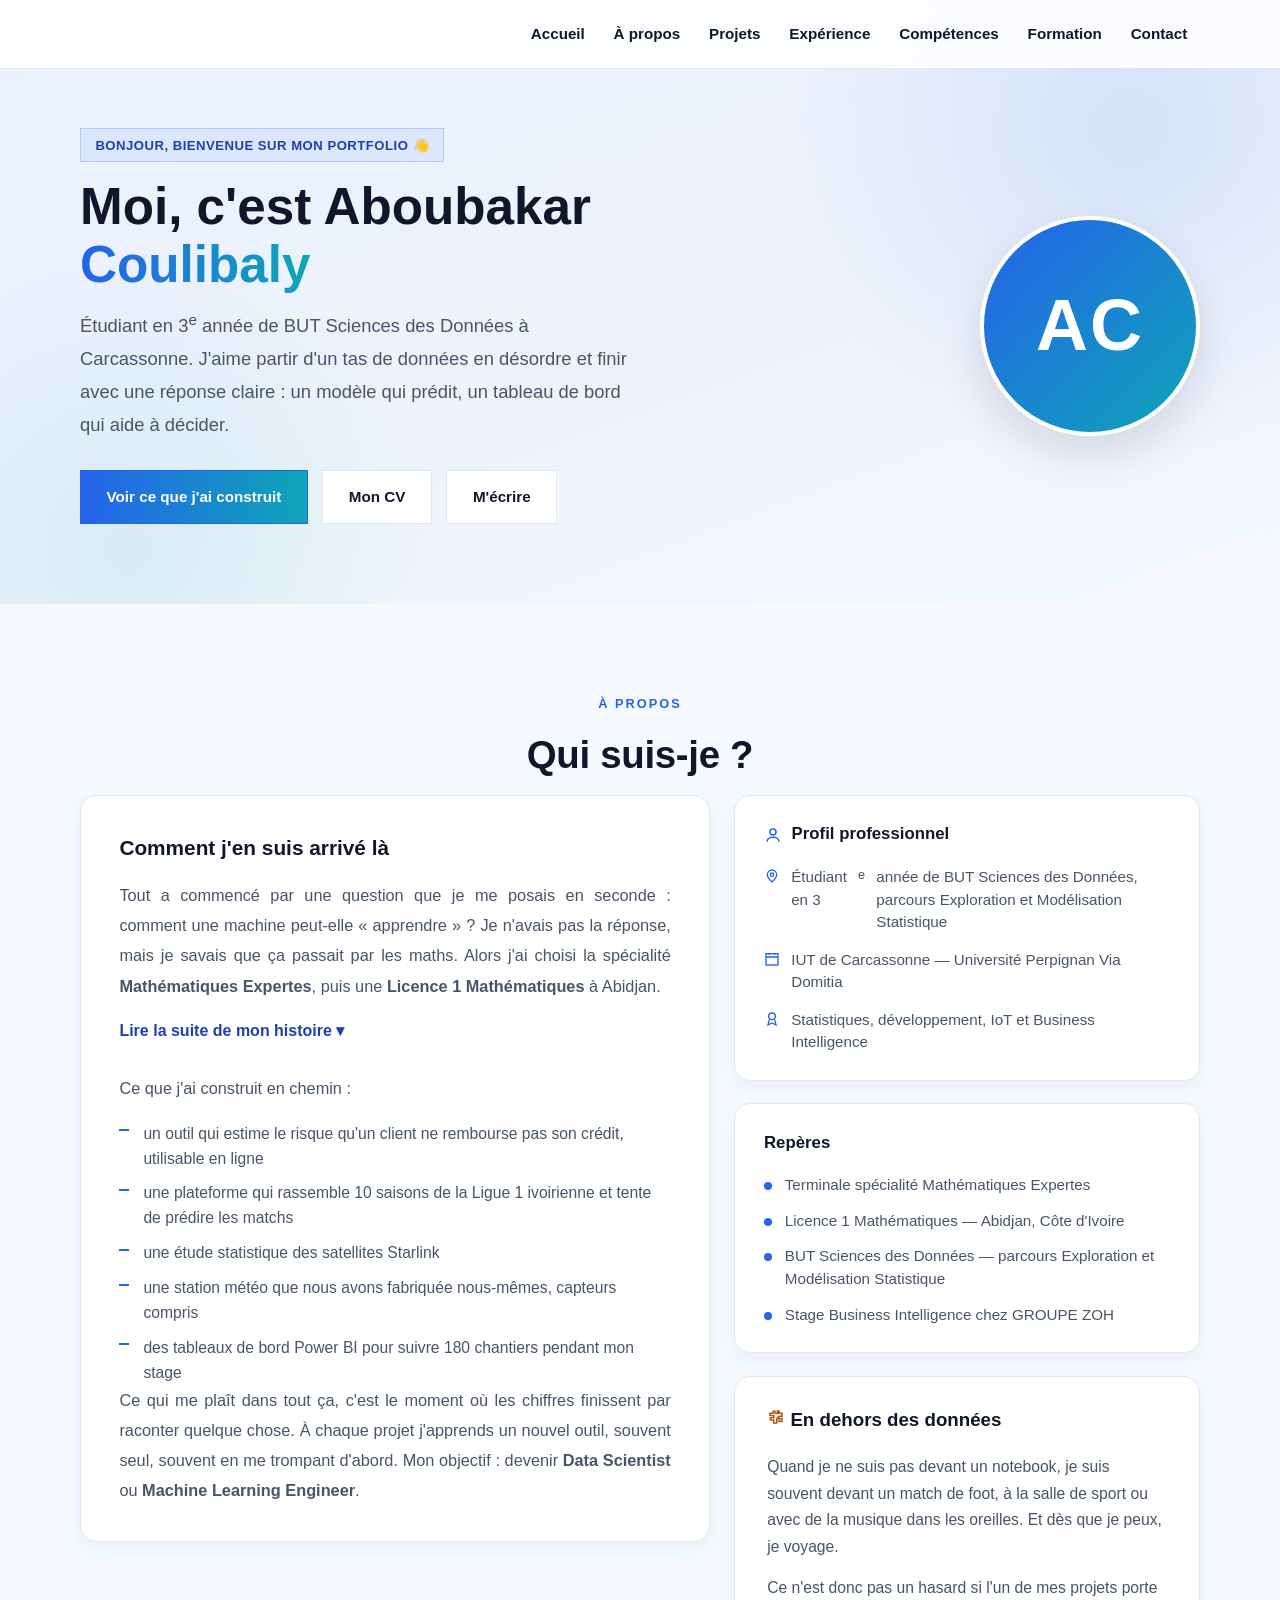
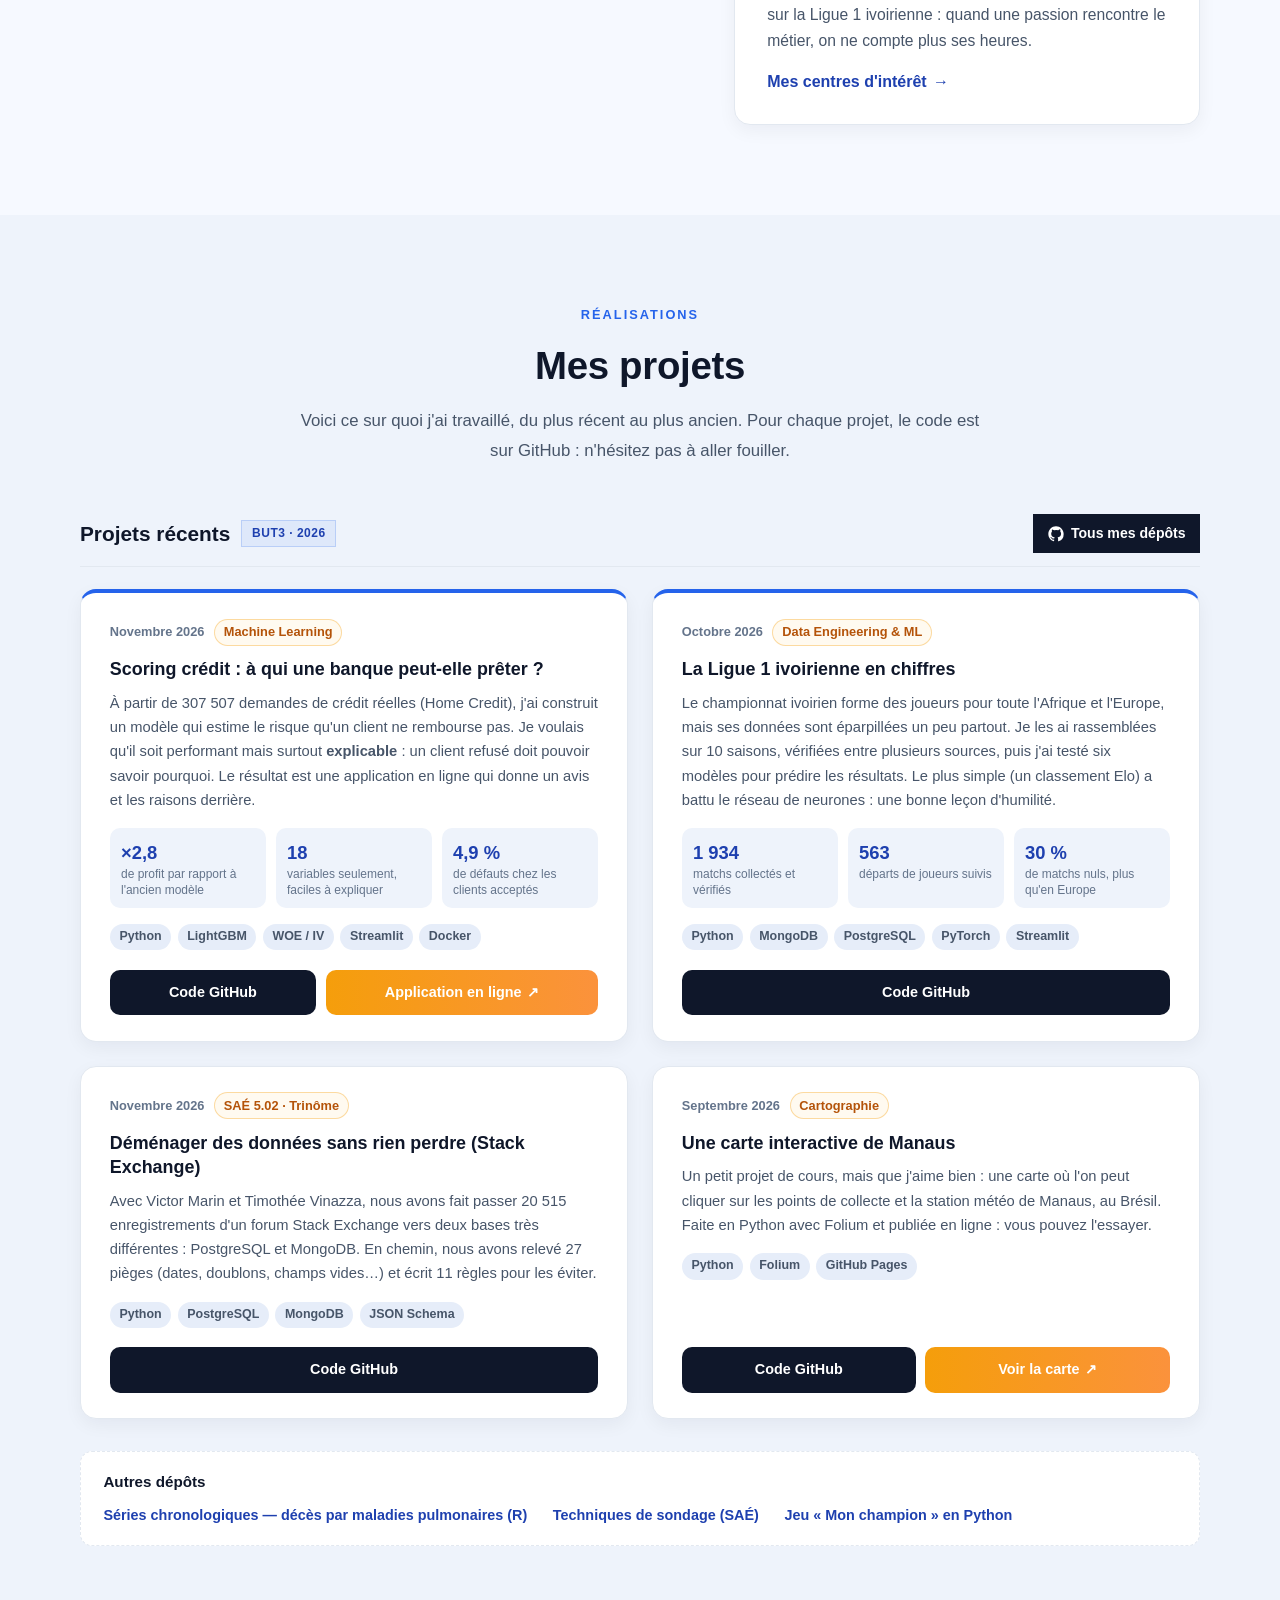
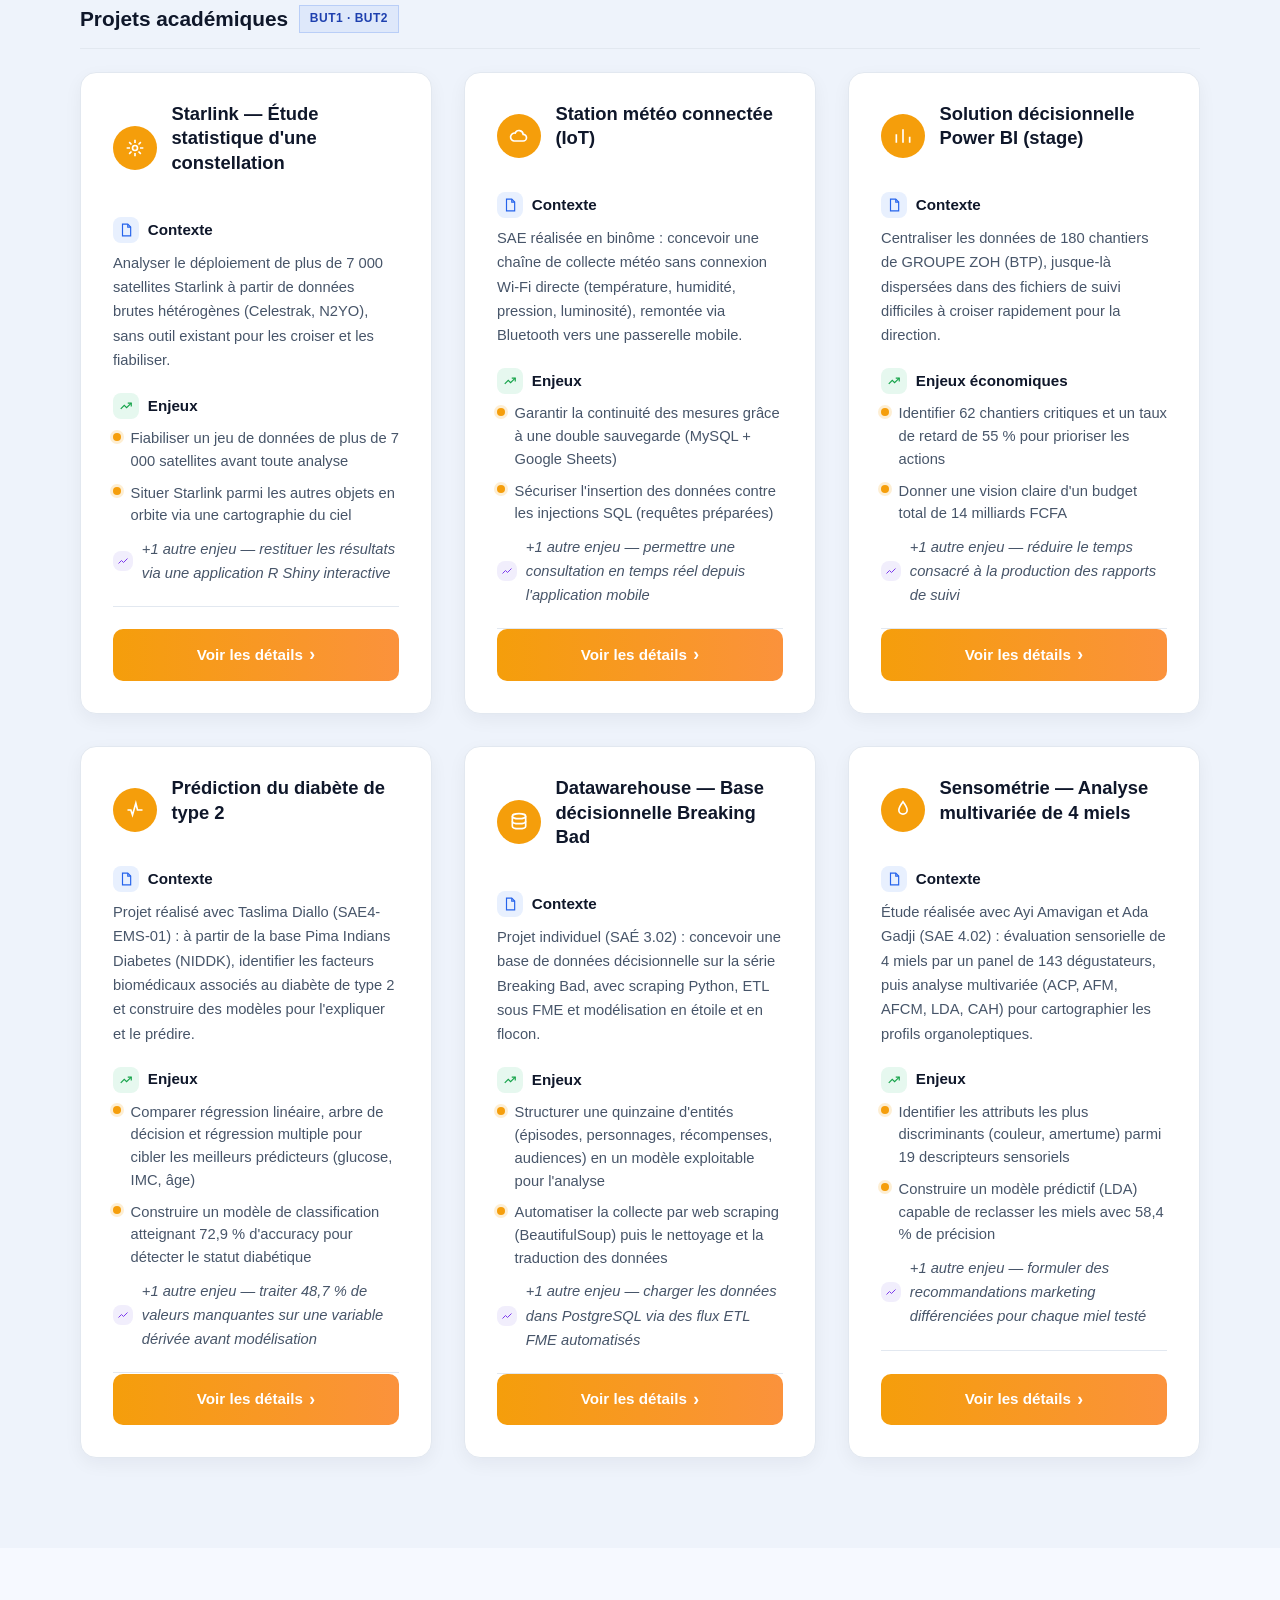
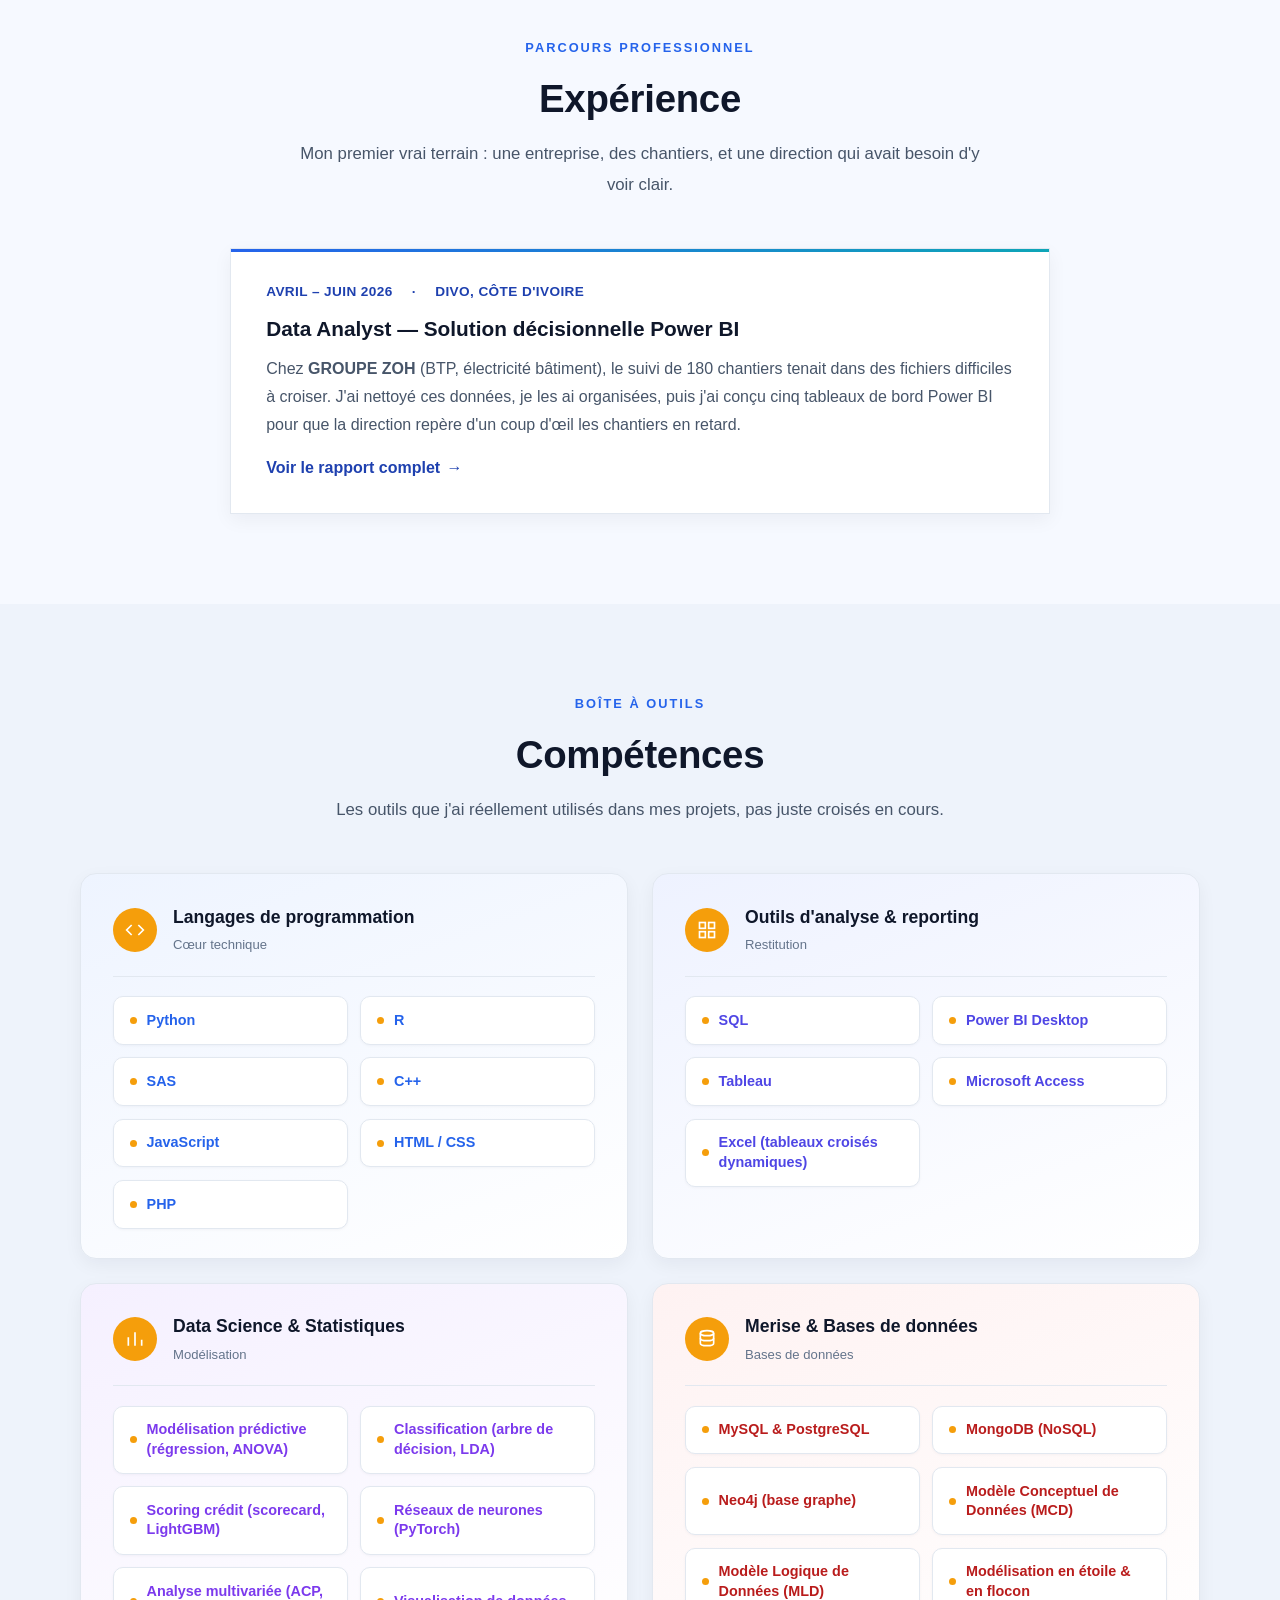
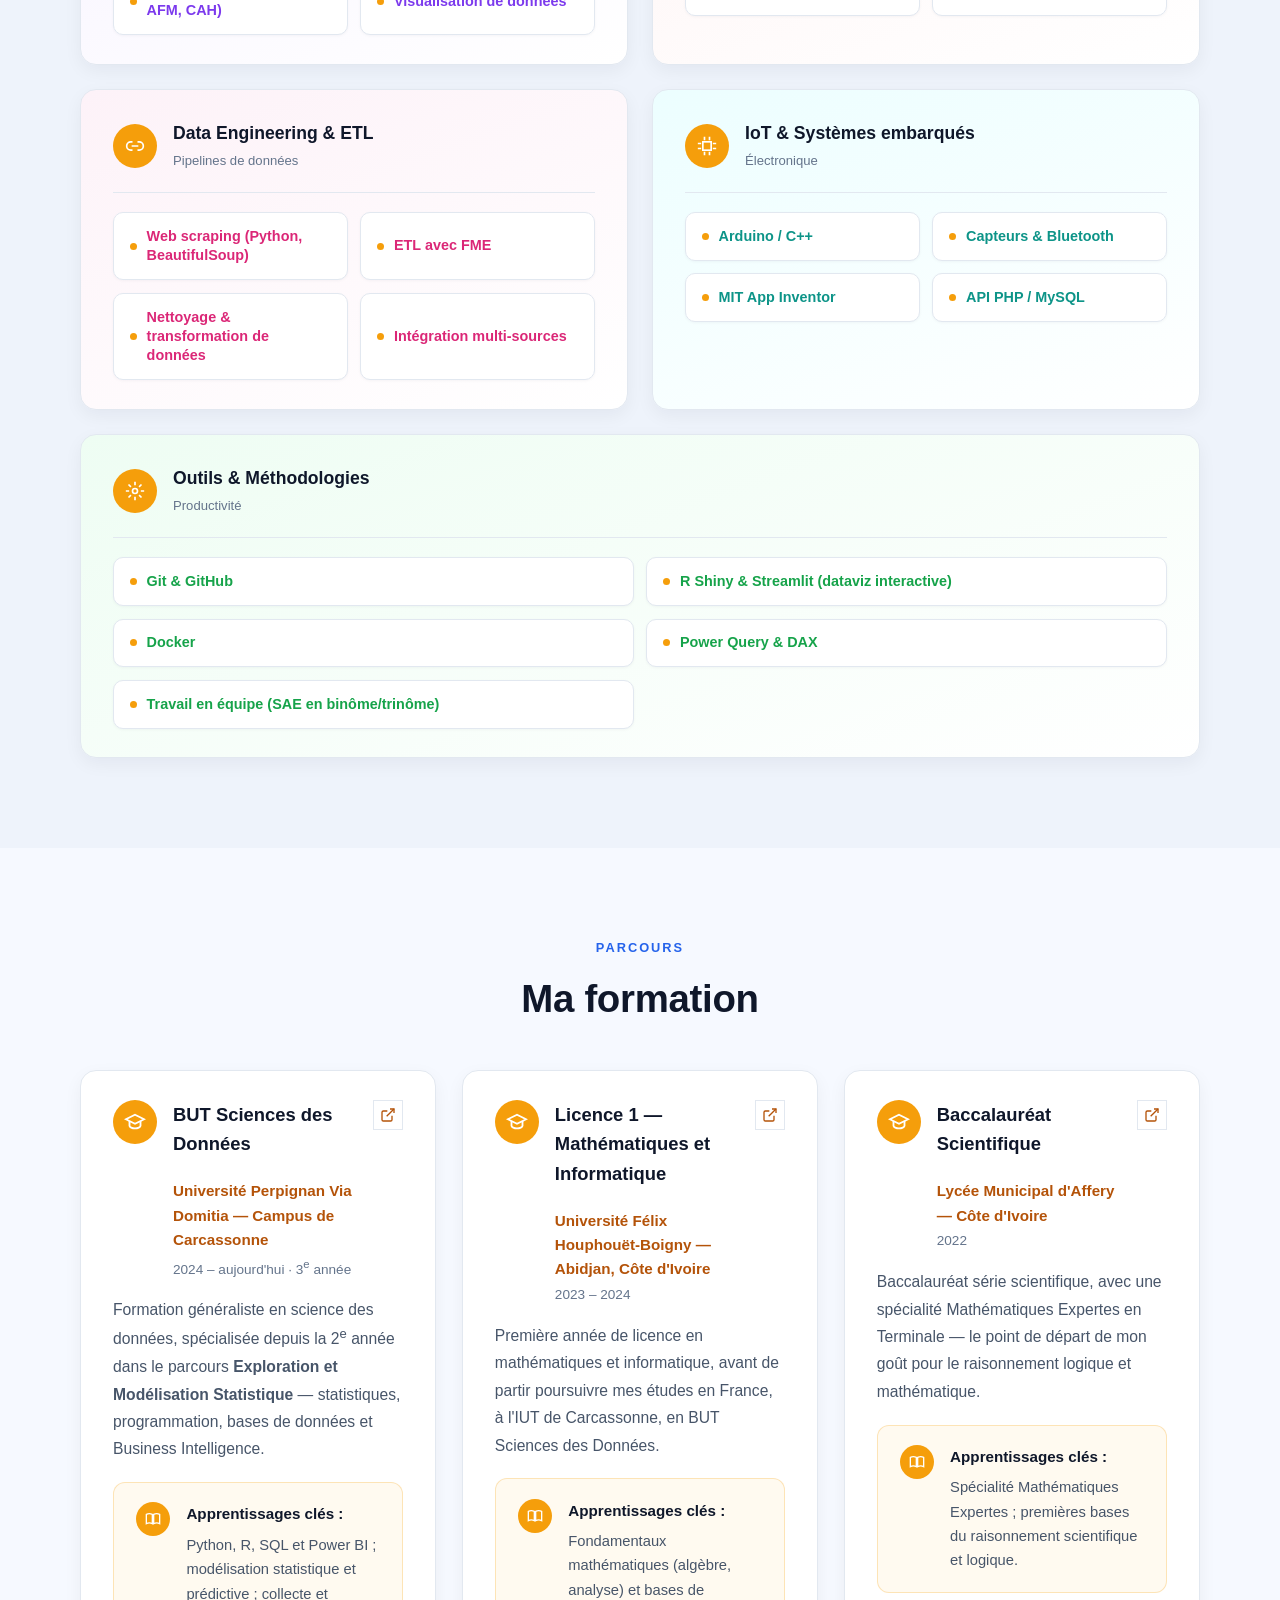
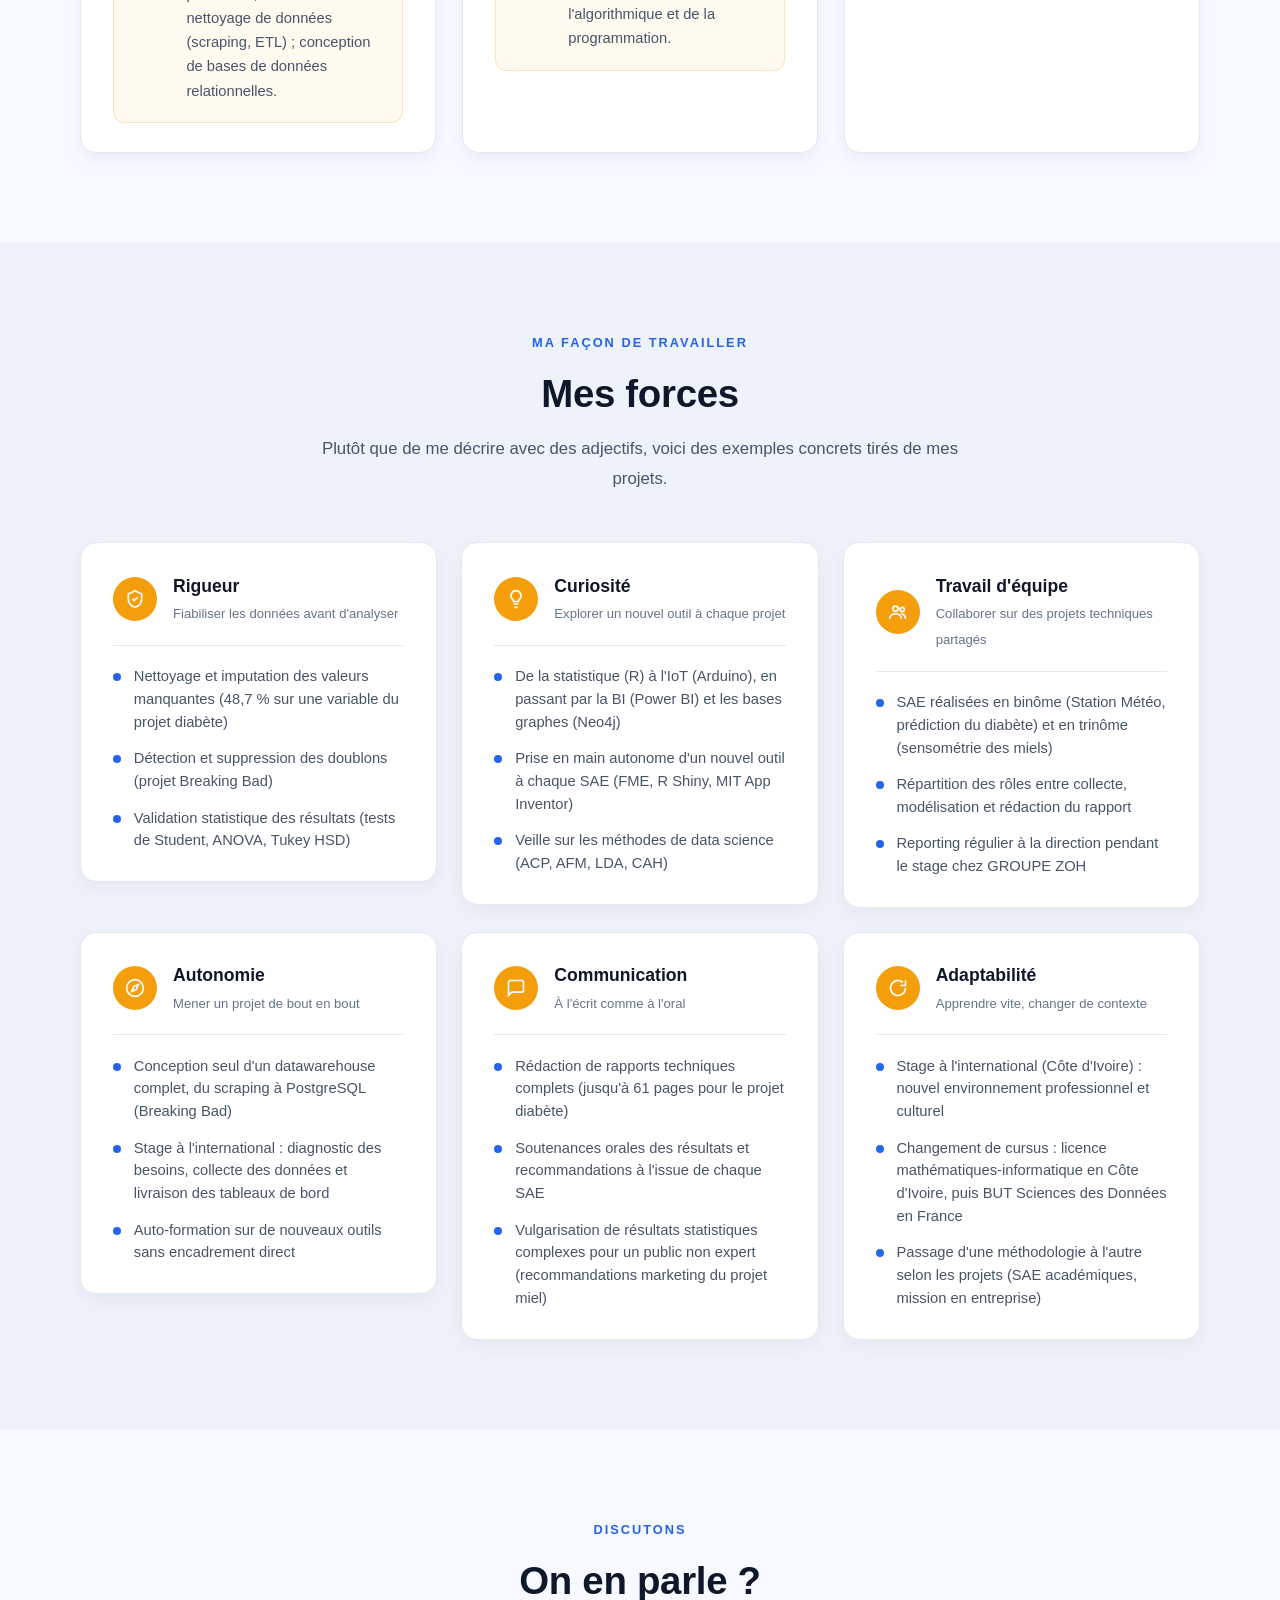
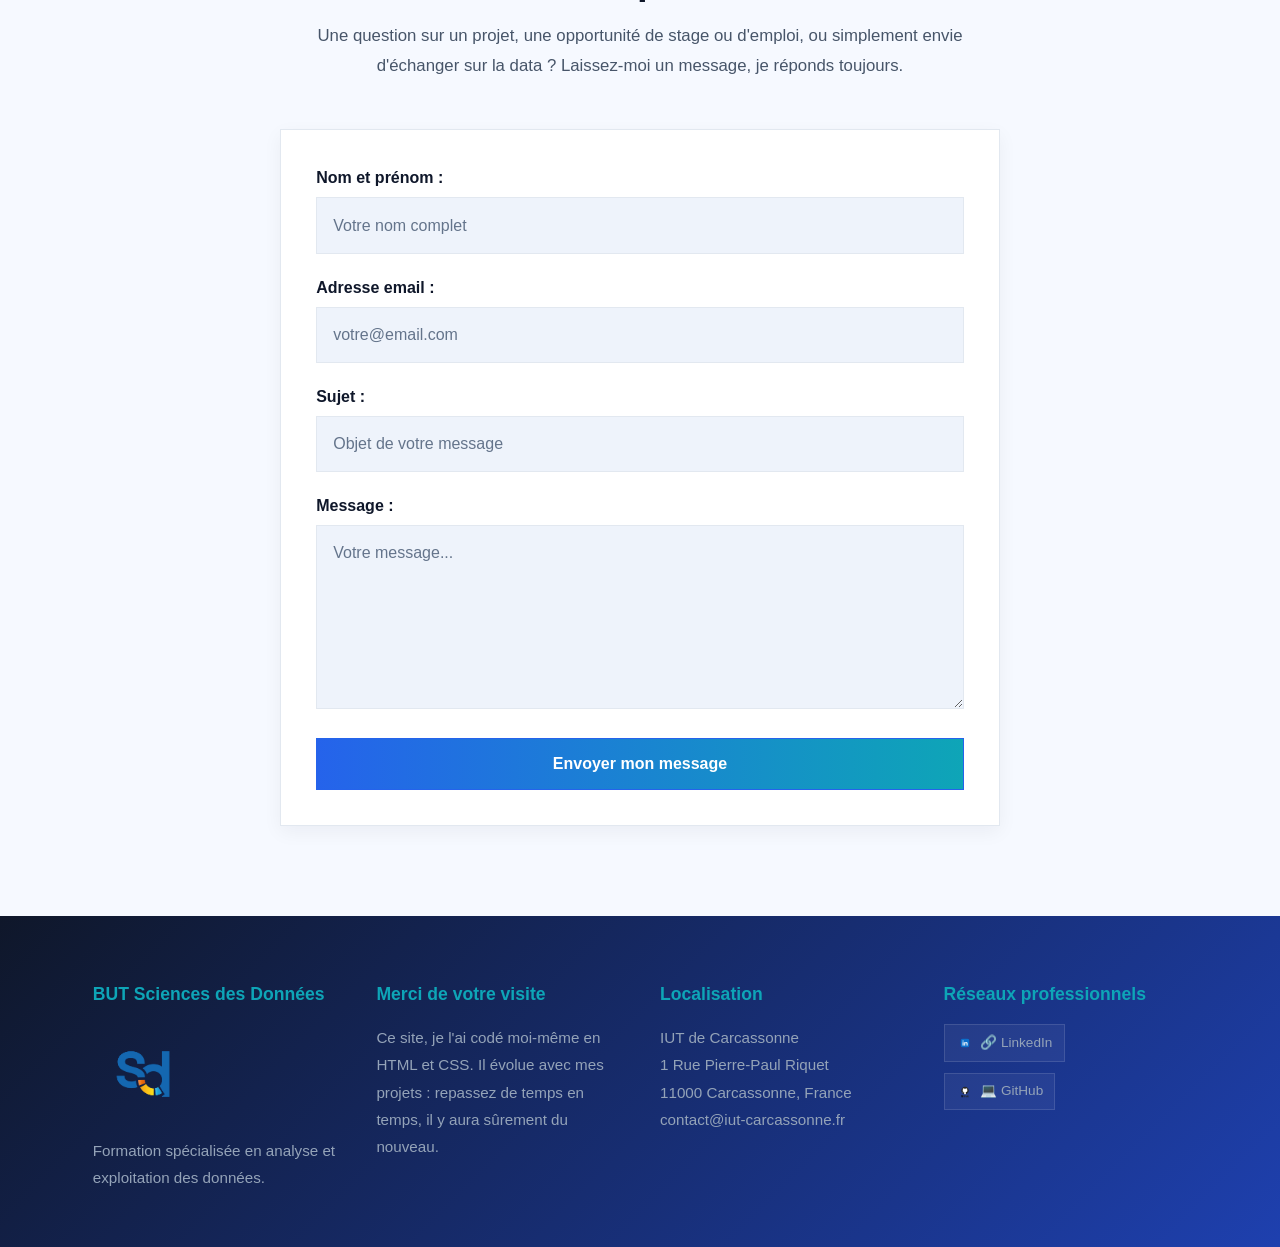
==== commit 199d5aa8: "Ton plus personnel : textes réécrits à la première personne, projets expliqués simplement, avatar" ====
--- a/index.html
+++ b/index.html
@@ -12,21 +12,21 @@
 <header role="banner">
     <div class="header-container">
         <div class="header-text">
-            <span class="eyebrow">Étudiant en Sciences des Données</span>
-            <h1>Aboubakar <span class="text-accent">Coulibaly</span></h1>
+            <span class="eyebrow">Bonjour, bienvenue sur mon portfolio 👋</span>
+            <h1>Moi, c'est Aboubakar <span class="text-accent">Coulibaly</span></h1>
             <p class="tagline">
-                Je donne du sens aux données pour éclairer la décision : collecte, modélisation
-                statistique, visualisation et Business Intelligence.
+                Étudiant en 3<sup>e</sup> année de BUT Sciences des Données à Carcassonne.
+                J'aime partir d'un tas de données en désordre et finir avec une réponse claire :
+                un modèle qui prédit, un tableau de bord qui aide à décider.
             </p>
             <div class="hero-actions">
-                <a class="btn btn-primary" href="#projets">Voir mes projets</a>
-                <a class="btn btn-secondary" href="./html/cv.html">Consulter mon CV</a>
+                <a class="btn btn-primary" href="#projets">Voir ce que j'ai construit</a>
+                <a class="btn btn-secondary" href="./html/cv.html">Mon CV</a>
+                <a class="btn btn-secondary" href="#contact">M'écrire</a>
             </div>
         </div>
         <div class="header-image">
-            <img src="./image/personne-deprimee-fond-blanc-illustration-vectorielle-dessin-au-trait_969863-1165.avif"
-                 alt="Portrait de l'étudiant en Sciences des Données"
-                 width="200" height="200">
+            <div class="avatar" role="img" aria-label="Initiales d'Aboubakar Coulibaly">AC</div>
         </div>
     </div>
 
@@ -78,59 +78,47 @@
 
             <div class="apropos-grid">
                 <div class="card apropos-main">
-                    <h3>Mon parcours vers la Data Science</h3>
-                    <p>
-                        Mon intérêt pour les données est né au fil de mes premiers projets d'analyse en
-                        <strong>BUT Sciences des Données</strong> à l'IUT de Carcassonne. Entre statistiques,
-                        développement et visualisation, j'ai vite compris que je voulais construire des outils
-                        qui transforment des données brutes en décisions concrètes.
+                    <h3>Comment j'en suis arrivé là</h3>
+                    <p>
+                        Tout a commencé par une question que je me posais en seconde : comment une machine
+                        peut-elle « apprendre » ? Je n'avais pas la réponse, mais je savais que ça passait par
+                        les maths. Alors j'ai choisi la spécialité <strong>Mathématiques Expertes</strong>,
+                        puis une <strong>Licence 1 Mathématiques</strong> à Abidjan.
                     </p>
                     <details class="read-more">
-                    <summary>Lire la suite de mon parcours</summary>
-                    <p>
-                        Cette passion pour l'intelligence artificielle remonte en réalité plus loin : dès la
-                        classe de seconde, je me demandais déjà comment les machines pouvaient « apprendre » à
-                        reconnaître des schémas, à prédire, à décider. Cette curiosité m'a naturellement guidé
-                        vers une Première puis une Terminale spécialité Mathématiques Expertes, avant de
-                        m'orienter vers une <strong>Licence 1 Mathématiques</strong> à l'Université Félix
-                        Houphouët-Boigny (Abidjan, Côte d'Ivoire) — le socle qui m'a donné les fondamentaux
-                        mathématiques indispensables à la data science.
-                    </p>
-                    <p>
-                        C'est durant cette licence que ma vocation s'est précisée, en particulier grâce à une
-                        rencontre déterminante : un aîné alors en Master 2 Machine Learning, qui me parlait
-                        régulièrement de ses projets et m'expliquait comment on parvient à construire des
-                        modèles capables de prédire, d'estimer, d'anticiper. Ses explications ont été le
-                        déclic qui a transformé une curiosité diffuse en un projet professionnel clair :
-                        devenir <strong>Data Scientist</strong> ou <strong>Machine Learning Engineer</strong>.
-                    </p>
-                    <p>
-                        Après cette licence, je suis arrivé à l'IUT de Carcassonne, dans la filière Sciences
-                        des Données. Dès la 2<sup>e</sup> année, je me suis spécialisé dans le parcours
-                        <strong>Exploration et Modélisation Statistique</strong>, et c'est à ce moment que j'ai
-                        vraiment commencé à comprendre les différents types de modèles de machine learning,
-                        leur fonctionnement, et comment les mettre en production. C'est également dès la
-                        2<sup>e</sup> année que j'ai commencé à candidater, et que j'ai réalisé mon stage chez
-                        GROUPE ZOH. Aujourd'hui, mon stage terminé, j'entre en 3<sup>e</sup> année (BUT3) avec
-                        une vision plus claire des perspectives qu'offre le machine learning.
+                    <summary>Lire la suite de mon histoire</summary>
+                    <p>
+                        Pendant cette licence, j'ai eu la chance de côtoyer un aîné qui faisait un Master 2 en
+                        Machine Learning. Il me parlait souvent de ses projets, de ces modèles capables de
+                        prédire ou d'anticiper. C'est en l'écoutant que j'ai eu le déclic : c'est ce métier-là
+                        que je veux faire.
+                    </p>
+                    <p>
+                        J'ai donc traversé la Méditerranée pour rejoindre l'IUT de Carcassonne, en BUT Sciences
+                        des Données. En 2<sup>e</sup> année, j'ai choisi le parcours <strong>Exploration et
+                        Modélisation Statistique</strong>. C'est là que les modèles de machine learning ont
+                        enfin pris du sens pour moi : comment ils marchent, quand les utiliser, comment les
+                        mettre en production.
+                    </p>
+                    <p>
+                        Au printemps 2026, direction Divo, en Côte d'Ivoire, pour mon stage chez GROUPE ZOH.
+                        Première vraie confrontation avec des données d'entreprise, et avec des gens qui
+                        attendent des réponses concrètes. Aujourd'hui en BUT3, je sais un peu mieux où je vais.
                     </p>
                     </details>
-                    <p>Cette trajectoire s'est concrétisée à travers plusieurs projets complémentaires :</p>
+                    <p>Ce que j'ai construit en chemin :</p>
                     <ul class="check-list">
-                        <li>un système de scoring crédit complet (scorecard + LightGBM) déployé en application Streamlit</li>
-                        <li>une plateforme d'analyse de la Ligue 1 ivoirienne : collecte web, MongoDB, PostgreSQL et modèles de prédiction</li>
-                        <li>une modélisation statistique appliquée à la constellation Starlink</li>
-                        <li>une incursion dans l'électronique embarquée avec une station météo connectée (IoT)</li>
-                        <li>un stage chez GROUPE ZOH, où j'ai découvert la Business Intelligence et les outils décisionnels</li>
-                    </ul>
-                    <p>
-                        Cette diversité d'expériences — entre statistiques, développement et visualisation —
-                        m'a confirmé ce que je cherche vraiment : construire des outils qui transforment des
-                        données brutes en décisions concrètes. Mon approche allie la rigueur méthodologique
-                        nécessaire au traitement des données à la curiosité qui m'a poussé à toucher à l'IoT,
-                        au développement et aux outils décisionnels. Chaque projet est pour moi l'occasion
-                        d'apprendre un nouvel outil au service d'un problème réel. Je vise aujourd'hui un
-                        poste de <strong>Data Scientist</strong> ou <strong>Machine Learning Engineer</strong>.
+                        <li>un outil qui estime le risque qu'un client ne rembourse pas son crédit, utilisable en ligne</li>
+                        <li>une plateforme qui rassemble 10 saisons de la Ligue 1 ivoirienne et tente de prédire les matchs</li>
+                        <li>une étude statistique des satellites Starlink</li>
+                        <li>une station météo que nous avons fabriquée nous-mêmes, capteurs compris</li>
+                        <li>des tableaux de bord Power BI pour suivre 180 chantiers pendant mon stage</li>
+                    </ul>
+                    <p>
+                        Ce qui me plaît dans tout ça, c'est le moment où les chiffres finissent par raconter
+                        quelque chose. À chaque projet j'apprends un nouvel outil, souvent seul, souvent en me
+                        trompant d'abord. Mon objectif : devenir <strong>Data Scientist</strong> ou
+                        <strong>Machine Learning Engineer</strong>.
                     </p>
                 </div>
 
@@ -176,24 +164,18 @@
                             <span class="side-icon" aria-hidden="true">
                                 <svg viewBox="0 0 24 24" width="18" height="18" fill="none" stroke="currentColor" stroke-width="2"><path d="M4 7h4V5.5a1.5 1.5 0 1 1 3 0V7h3V4h2v3h4v4h-3.5a1.5 1.5 0 1 0 0 3H20v4h-4v-3.5a1.5 1.5 0 1 0-3 0V20H9v-4H5.5a1.5 1.5 0 1 1 0-3H9v-3H4V7z"/></svg>
                             </span>
-                            Énigme : Qui suis-je ?
+                            En dehors des données
                         </h3>
                         <p>
-                            Né(e) d'une question posée dès la seconde — comment une machine apprend-elle ? —
-                            j'ai forgé mon raisonnement à travers deux années de <strong>Mathématiques Expertes</strong>,
-                            puis posé mes bases en <strong>Licence 1 Mathématiques</strong> à l'Université Félix
-                            Houphouët-Boigny, à Abidjan.
+                            Quand je ne suis pas devant un notebook, je suis souvent devant un match de foot,
+                            à la salle de sport ou avec de la musique dans les oreilles. Et dès que je peux,
+                            je voyage.
                         </p>
                         <p>
-                            Un aîné en Master 2 a allumé la mèche en me racontant comment une machine apprend à
-                            deviner l'avenir. Puis je suis arrivé à Carcassonne, où j'ai appris à transformer
-                            les données brutes en sens.
-                        </p>
-                        <p>
-                            Je ne suis pas seulement celui qui construit les tuyaux par lesquels coulent les
-                            données — je suis celui qui cherche à lire, dans l'eau qui coule, <strong>le motif
-                            de demain</strong>.
-                        </p>
+                            Ce n'est donc pas un hasard si l'un de mes projets porte sur la Ligue 1
+                            ivoirienne : quand une passion rencontre le métier, on ne compte plus ses heures.
+                        </p>
+                        <a class="card-link" href="./html/interet.html">Mes centres d'intérêt <span aria-hidden="true">→</span></a>
                     </div>
                 </div>
             </div>
@@ -206,8 +188,8 @@
             <span class="section-kicker">Réalisations</span>
             <h2>Mes projets</h2>
             <p class="section-intro">
-                Des projets menés de la collecte des données jusqu'au modèle en production.
-                Les plus récents sont en premier, chacun avec son code sur GitHub.
+                Voici ce sur quoi j'ai travaillé, du plus récent au plus ancien. Pour chaque projet,
+                le code est sur GitHub : n'hésitez pas à aller fouiller.
             </p>
 
             <!-- PROJETS RECENTS (GitHub) -->
@@ -226,17 +208,18 @@
                         <span class="recent-date">Novembre 2026</span>
                         <span class="recent-badge">Machine Learning</span>
                     </div>
-                    <h3>Scoring crédit — Probabilité de défaut à l'octroi</h3>
-                    <p>
-                        Système de scoring complet sur les données Home Credit (307 507 demandes) :
-                        scorecard interprétable (champion) et LightGBM (challenger), PD calibrée,
-                        cut-off optimisé sur le profit, API, monitoring et documentation alignée
-                        sur l'EBA, le RGPD et l'AI Act.
+                    <h3>Scoring crédit : à qui une banque peut-elle prêter ?</h3>
+                    <p>
+                        À partir de 307 507 demandes de crédit réelles (Home Credit), j'ai construit un
+                        modèle qui estime le risque qu'un client ne rembourse pas. Je voulais qu'il soit
+                        performant mais surtout <strong>explicable</strong> : un client refusé doit pouvoir
+                        savoir pourquoi. Le résultat est une application en ligne qui donne un avis et les
+                        raisons derrière.
                     </p>
                     <ul class="recent-kpis">
-                        <li><strong>0,505</strong><span>Gini du champion</span></li>
-                        <li><strong>×2,8</strong><span>profit vs modèle legacy</span></li>
-                        <li><strong>0,004</strong><span>PSI (score stable)</span></li>
+                        <li><strong>×2,8</strong><span>de profit par rapport à l'ancien modèle</span></li>
+                        <li><strong>18</strong><span>variables seulement, faciles à expliquer</span></li>
+                        <li><strong>4,9 %</strong><span>de défauts chez les clients acceptés</span></li>
                     </ul>
                     <ul class="tech-tags">
                         <li>Python</li><li>LightGBM</li><li>WOE / IV</li><li>Streamlit</li><li>Docker</li>
@@ -252,17 +235,18 @@
                         <span class="recent-date">Octobre 2026</span>
                         <span class="recent-badge">Data Engineering &amp; ML</span>
                     </div>
-                    <h3>Plateforme d'analyse de la Ligue 1 ivoirienne</h3>
-                    <p>
-                        Pipeline de données complet sur 10 saisons (2016 → 2026) : collecte web et API,
-                        zone brute MongoDB, zone analytique PostgreSQL, réseau des transferts,
-                        six modèles de prédiction (dont un réseau de neurones PyTorch) et tableau de
-                        bord Streamlit.
+                    <h3>La Ligue 1 ivoirienne en chiffres</h3>
+                    <p>
+                        Le championnat ivoirien forme des joueurs pour toute l'Afrique et l'Europe, mais ses
+                        données sont éparpillées un peu partout. Je les ai rassemblées sur 10 saisons,
+                        vérifiées entre plusieurs sources, puis j'ai testé six modèles pour prédire les
+                        résultats. Le plus simple (un classement Elo) a battu le réseau de neurones :
+                        une bonne leçon d'humilité.
                     </p>
                     <ul class="recent-kpis">
-                        <li><strong>1 934</strong><span>matchs collectés</span></li>
-                        <li><strong>43,7 %</strong><span>précision (Elo retenu)</span></li>
-                        <li><strong>563</strong><span>transferts suivis</span></li>
+                        <li><strong>1 934</strong><span>matchs collectés et vérifiés</span></li>
+                        <li><strong>563</strong><span>départs de joueurs suivis</span></li>
+                        <li><strong>30 %</strong><span>de matchs nuls, plus qu'en Europe</span></li>
                     </ul>
                     <ul class="tech-tags">
                         <li>Python</li><li>MongoDB</li><li>PostgreSQL</li><li>PyTorch</li><li>Streamlit</li>
@@ -277,12 +261,12 @@
                         <span class="recent-date">Novembre 2026</span>
                         <span class="recent-badge">SAÉ 5.02 · Trinôme</span>
                     </div>
-                    <h3>Mini-ETL Stack Exchange : XML, PostgreSQL et MongoDB</h3>
-                    <p>
-                        Migration de 20 515 enregistrements Stack Exchange vers un modèle relationnel
-                        (8 tables) et un modèle documentaire (3 collections), via un format pivot
-                        JSON Lines validé par JSON Schema. 27 problèmes de migration traduits en
-                        11 règles de transformation.
+                    <h3>Déménager des données sans rien perdre (Stack Exchange)</h3>
+                    <p>
+                        Avec Victor Marin et Timothée Vinazza, nous avons fait passer 20 515 enregistrements
+                        d'un forum Stack Exchange vers deux bases très différentes : PostgreSQL et MongoDB.
+                        En chemin, nous avons relevé 27 pièges (dates, doublons, champs vides…) et écrit
+                        11 règles pour les éviter.
                     </p>
                     <ul class="tech-tags">
                         <li>Python</li><li>PostgreSQL</li><li>MongoDB</li><li>JSON Schema</li>
@@ -297,11 +281,11 @@
                         <span class="recent-date">Septembre 2026</span>
                         <span class="recent-badge">Cartographie</span>
                     </div>
-                    <h3>Carte interactive — Points de collecte de Manaus</h3>
-                    <p>
-                        Carte interactive des points de collecte et de la station météo de Manaus
-                        (Brésil), réalisée avec Folium en Python et publiée sur GitHub Pages
-                        (R5.02 / SAE5.EMS.01).
+                    <h3>Une carte interactive de Manaus</h3>
+                    <p>
+                        Un petit projet de cours, mais que j'aime bien : une carte où l'on peut cliquer sur
+                        les points de collecte et la station météo de Manaus, au Brésil. Faite en Python
+                        avec Folium et publiée en ligne : vous pouvez l'essayer.
                     </p>
                     <ul class="tech-tags">
                         <li>Python</li><li>Folium</li><li>GitHub Pages</li>
@@ -610,8 +594,8 @@
             <span class="section-kicker">Parcours professionnel</span>
             <h2>Expérience</h2>
             <p class="section-intro">
-                Une première expérience de terrain, au croisement de l'analyse de données et du pilotage
-                d'activité en entreprise.
+                Mon premier vrai terrain : une entreprise, des chantiers, et une direction qui avait
+                besoin d'y voir clair.
             </p>
 
             <div class="experience-grid">
@@ -623,9 +607,10 @@
                     </div>
                     <h3>Data Analyst — Solution décisionnelle Power BI</h3>
                     <p>
-                        Stage chez <strong>GROUPE ZOH</strong> (BTP, électricité bâtiment) : nettoyage des données
-                        avec Power Query, modélisation en étoile, écriture de mesures DAX et conception de
-                        cinq tableaux de bord interactifs pour le pilotage de 180 chantiers.
+                        Chez <strong>GROUPE ZOH</strong> (BTP, électricité bâtiment), le suivi de 180 chantiers
+                        tenait dans des fichiers difficiles à croiser. J'ai nettoyé ces données, je les ai
+                        organisées, puis j'ai conçu cinq tableaux de bord Power BI pour que la direction
+                        repère d'un coup d'œil les chantiers en retard.
                     </p>
                     <a class="card-link" href="./html/stage.html">Voir le rapport complet <span aria-hidden="true">→</span></a>
                 </article>
@@ -638,6 +623,9 @@
         <div class="section-container">
             <span class="section-kicker">Boîte à outils</span>
             <h2>Compétences</h2>
+            <p class="section-intro">
+                Les outils que j'ai réellement utilisés dans mes projets, pas juste croisés en cours.
+            </p>
 
             <div class="competences-grid">
 
@@ -896,6 +884,9 @@
         <div class="section-container">
             <span class="section-kicker">Ma façon de travailler</span>
             <h2>Mes forces</h2>
+            <p class="section-intro">
+                Plutôt que de me décrire avec des adjectifs, voici des exemples concrets tirés de mes projets.
+            </p>
 
             <div class="forces-grid">
                 <div class="card force-card">
@@ -1007,7 +998,11 @@
     <section class="contact" id="contact">
         <div class="section-container">
             <span class="section-kicker">Discutons</span>
-            <h2>Contactez-moi</h2>
+            <h2>On en parle ?</h2>
+            <p class="section-intro">
+                Une question sur un projet, une opportunité de stage ou d'emploi, ou simplement envie
+                d'échanger sur la data ? Laissez-moi un message, je réponds toujours.
+            </p>
 
             <form id="contact-form" action="https://formspree.io/f/mvzbklla" method="post">
 
@@ -1031,7 +1026,7 @@
                     <textarea id="message" name="message" rows="6" required placeholder="Votre message..."></textarea>
                 </div>
 
-                <button type="submit" class="btn-submit">Envoyer le message</button>
+                <button type="submit" class="btn-submit">Envoyer mon message</button>
 
             </form>
         </div>
@@ -1049,10 +1044,10 @@
         </div>
 
         <div class="footer-section">
-            <h3>À propos</h3>
+            <h3>Merci de votre visite</h3>
             <p>
-                Formation visant à former des professionnels capables de collecter,
-                analyser et exploiter les données pour accompagner la prise de décision.
+                Ce site, je l'ai codé moi-même en HTML et CSS. Il évolue avec mes projets :
+                repassez de temps en temps, il y aura sûrement du nouveau.
             </p>
         </div>
 
--- a/css/style.css
+++ b/css/style.css
@@ -1592,3 +1592,29 @@
     #contact-form { padding: 1.4rem; }
     footer { padding: 3rem 1.2rem; }
 }
+
+/* ---------- Avatar (initiales, en attendant une photo) ---------- */
+.avatar {
+    display: flex;
+    align-items: center;
+    justify-content: center;
+    width: 220px;
+    height: 220px;
+    border-radius: 50%;
+    border: 4px solid var(--white);
+    box-shadow: var(--shadow-lg);
+    background: linear-gradient(135deg, var(--primary), var(--accent));
+    color: var(--white);
+    font-size: 4.5rem;
+    font-weight: 800;
+    letter-spacing: 2px;
+    user-select: none;
+}
+
+@media (max-width: 700px) {
+    .avatar {
+        width: 140px;
+        height: 140px;
+        font-size: 3rem;
+    }
+}
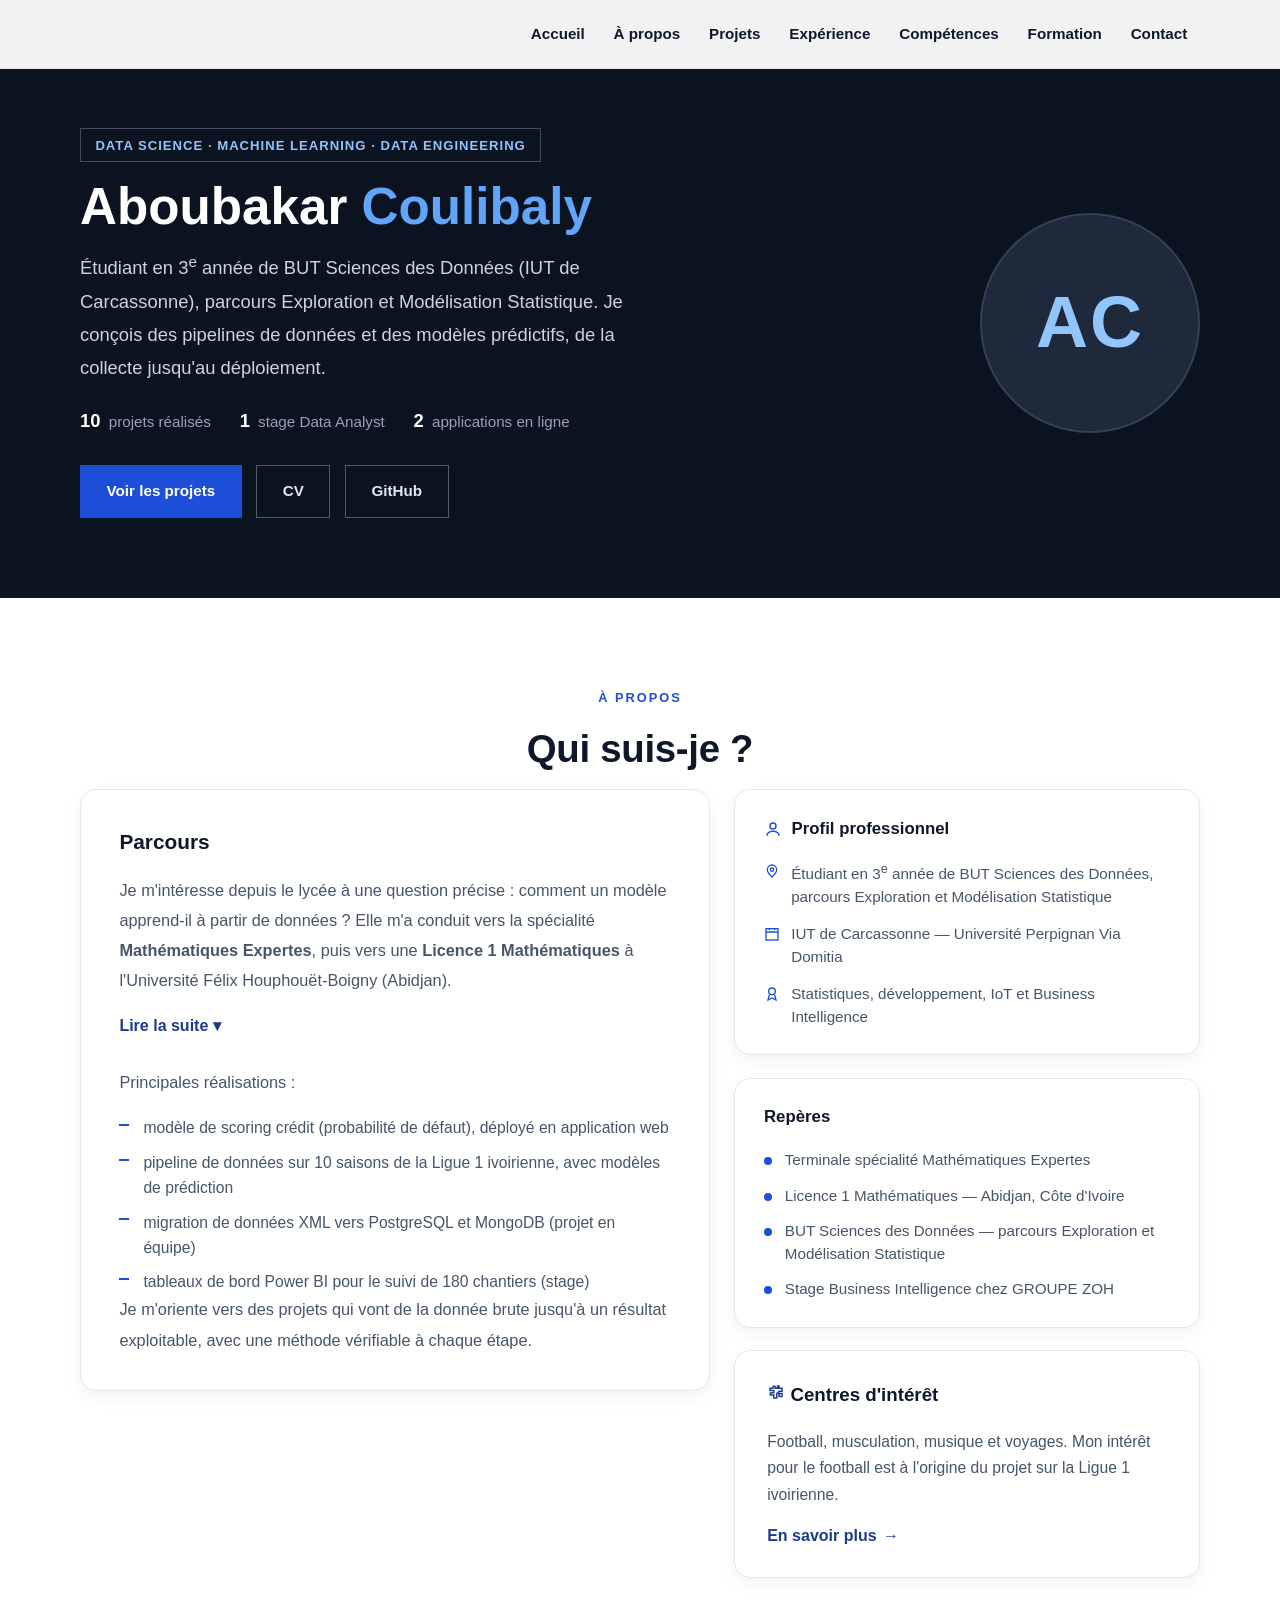
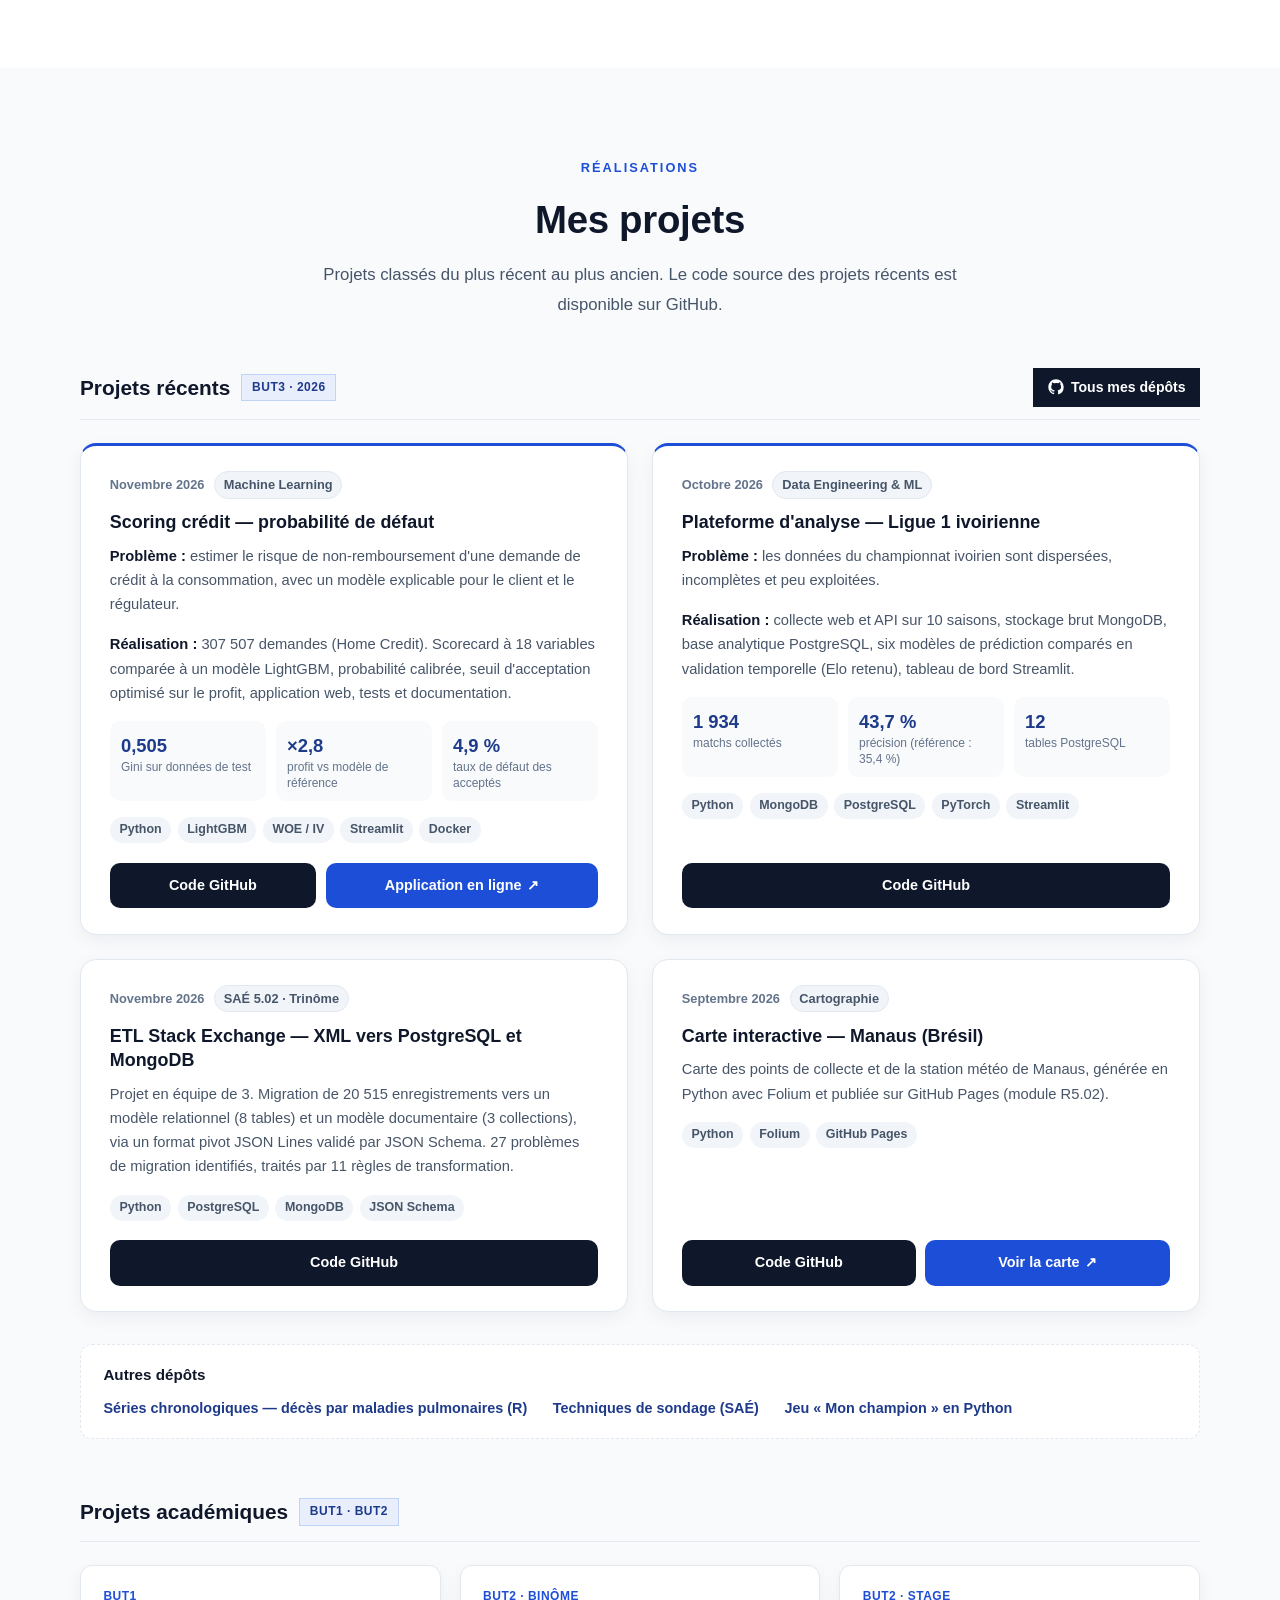
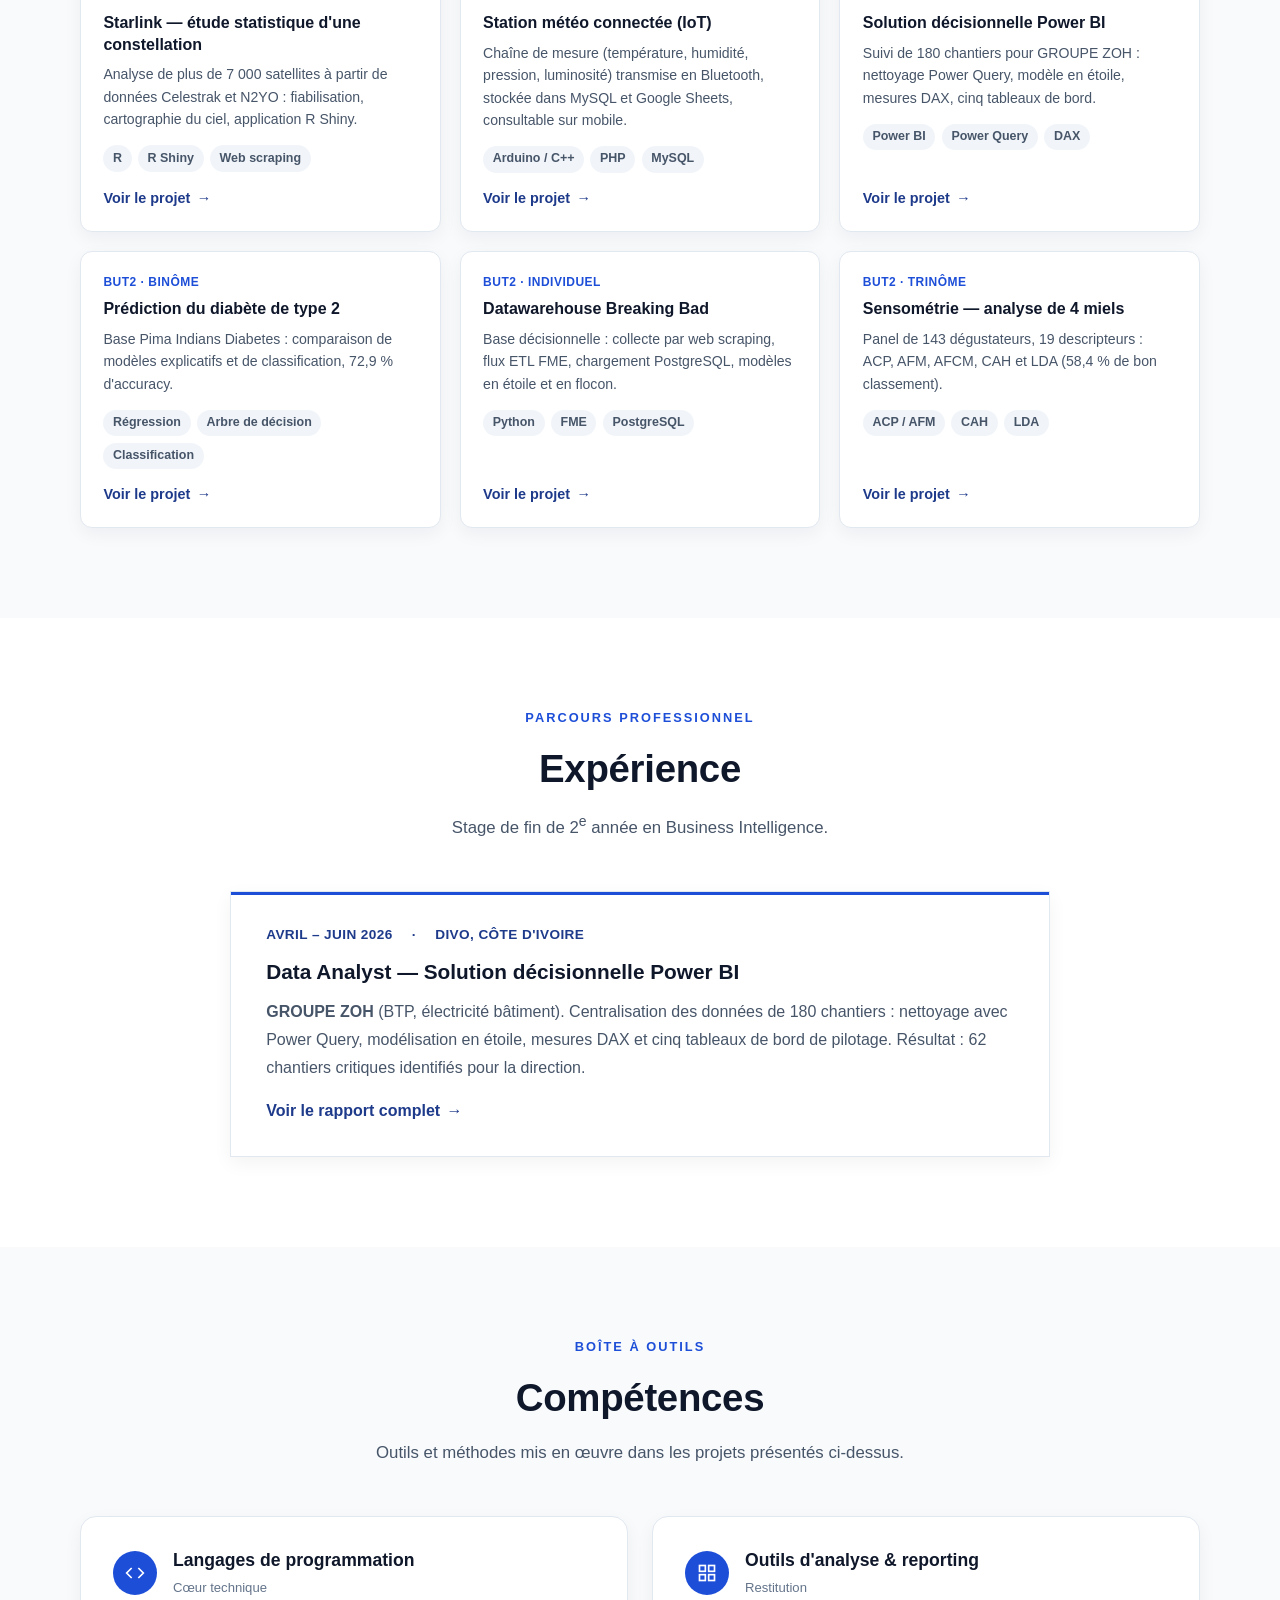
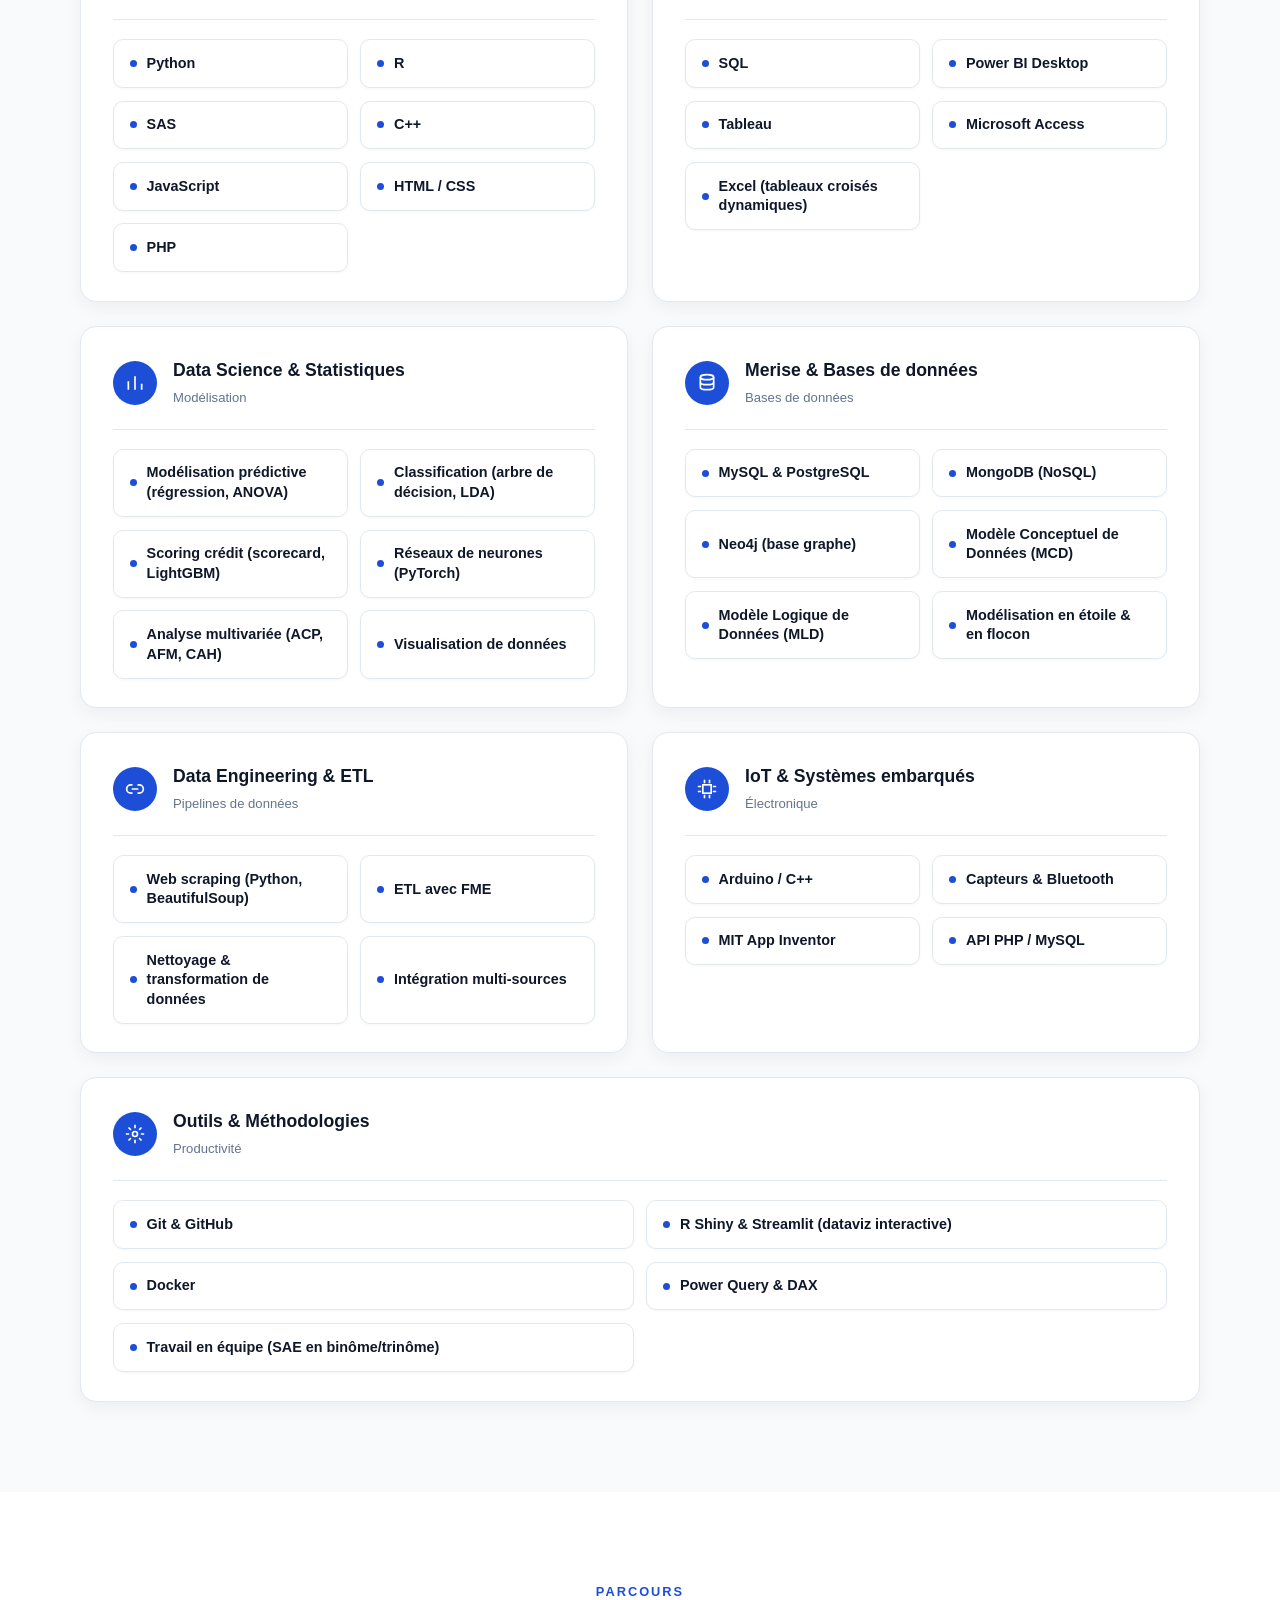
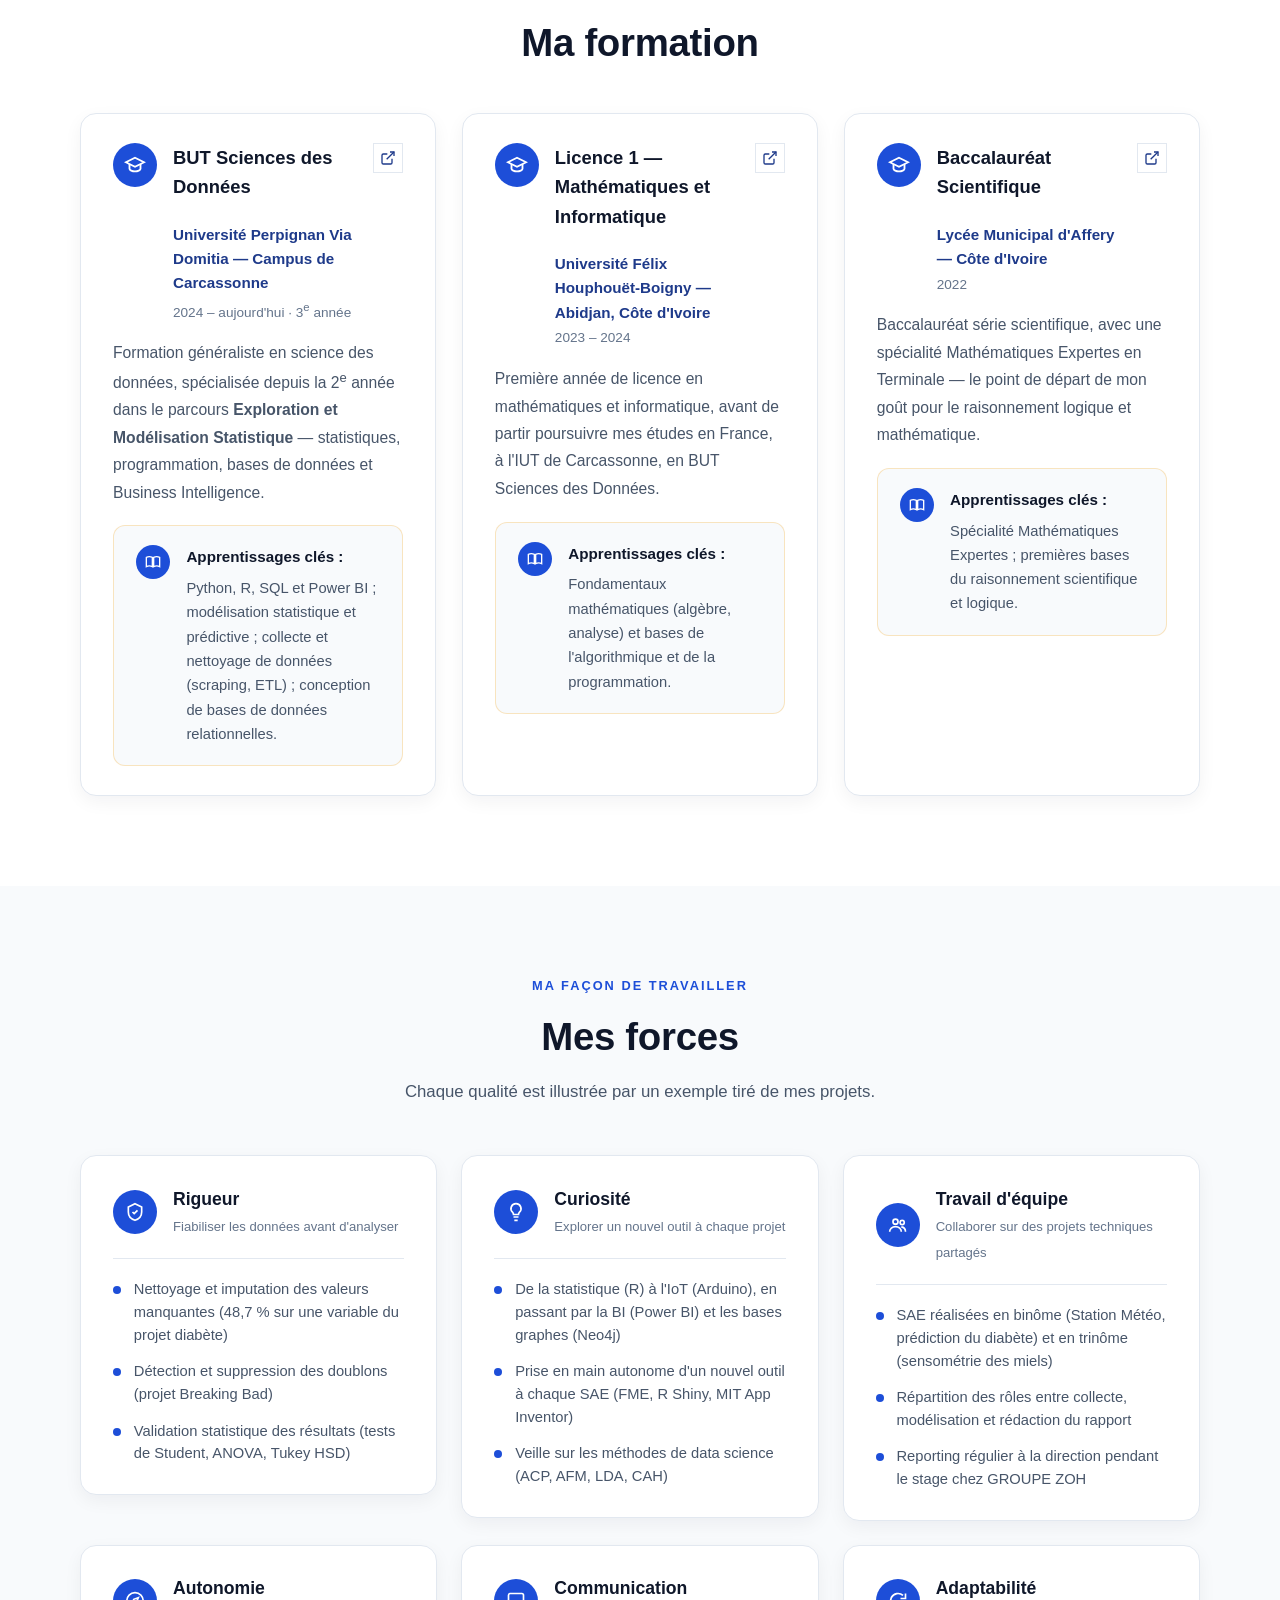
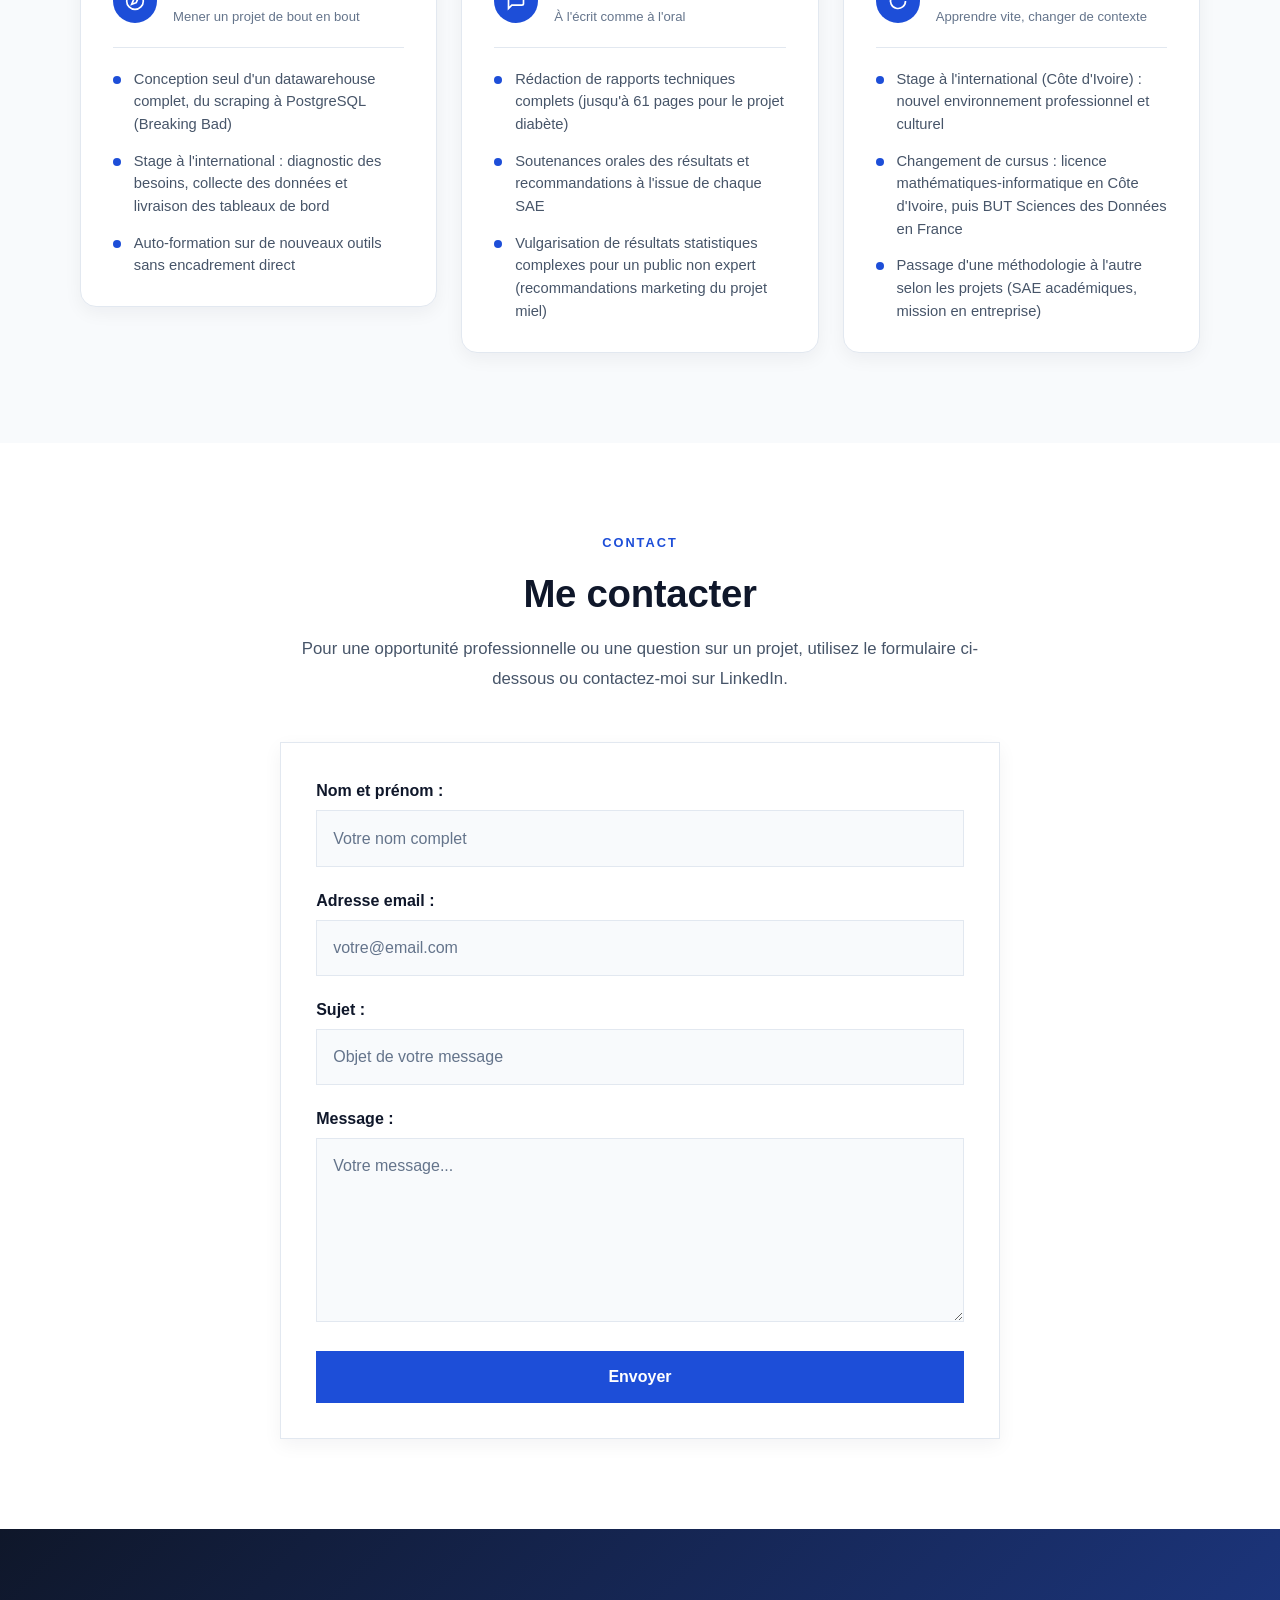
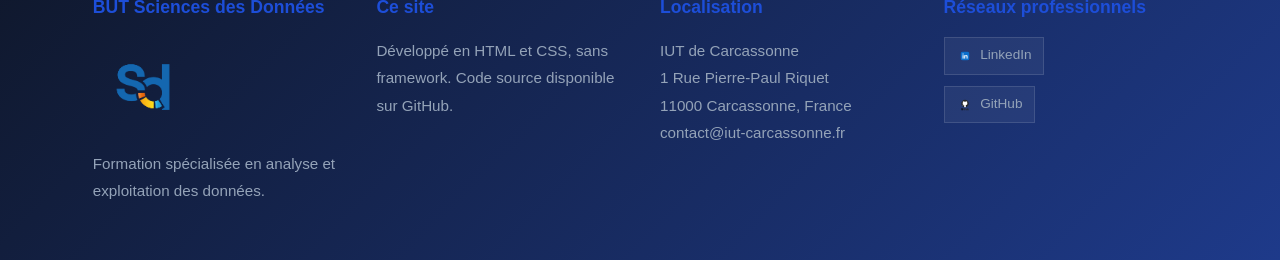
==== commit 1ba86cd6: "Style professionnel : palette sobre, en-tête sombre, textes factuels, projets compacts, images hors " ====
--- a/index.html
+++ b/index.html
@@ -12,17 +12,22 @@
 <header role="banner">
     <div class="header-container">
         <div class="header-text">
-            <span class="eyebrow">Bonjour, bienvenue sur mon portfolio 👋</span>
-            <h1>Moi, c'est Aboubakar <span class="text-accent">Coulibaly</span></h1>
+            <span class="eyebrow">Data Science · Machine Learning · Data Engineering</span>
+            <h1>Aboubakar <span class="text-accent">Coulibaly</span></h1>
             <p class="tagline">
-                Étudiant en 3<sup>e</sup> année de BUT Sciences des Données à Carcassonne.
-                J'aime partir d'un tas de données en désordre et finir avec une réponse claire :
-                un modèle qui prédit, un tableau de bord qui aide à décider.
+                Étudiant en 3<sup>e</sup> année de BUT Sciences des Données (IUT de Carcassonne),
+                parcours Exploration et Modélisation Statistique. Je conçois des pipelines de données
+                et des modèles prédictifs, de la collecte jusqu'au déploiement.
             </p>
+            <ul class="hero-facts">
+                <li><strong>10</strong> projets réalisés</li>
+                <li><strong>1</strong> stage Data Analyst</li>
+                <li><strong>2</strong> applications en ligne</li>
+            </ul>
             <div class="hero-actions">
-                <a class="btn btn-primary" href="#projets">Voir ce que j'ai construit</a>
-                <a class="btn btn-secondary" href="./html/cv.html">Mon CV</a>
-                <a class="btn btn-secondary" href="#contact">M'écrire</a>
+                <a class="btn btn-primary" href="#projets">Voir les projets</a>
+                <a class="btn btn-secondary" href="./html/cv.html">CV</a>
+                <a class="btn btn-secondary" href="https://github.com/coulibaly-abou" target="_blank" rel="noopener noreferrer">GitHub</a>
             </div>
         </div>
         <div class="header-image">
@@ -42,23 +47,7 @@
                 </ul>
             </li>
 
-            <li class="submenu">
-                <a href="#projets">Projets</a>
-                <ul class="dropdown">
-                    <li class="dropdown-label">Projets récents (BUT3)</li>
-                    <li><a href="#projet-scoring">Scoring crédit (PD)</a></li>
-                    <li><a href="#projet-ligue1">Ligue 1 ivoirienne</a></li>
-                    <li><a href="#projet-etl">Mini-ETL Stack Exchange</a></li>
-                    <li><a href="#projet-carte">Carte interactive Manaus</a></li>
-                    <li class="dropdown-label">Projets BUT1 / BUT2</li>
-                    <li><a href="./html/but1.html">Projet Starlink (BUT1)</a></li>
-                    <li><a href="./html/but2.html">Projet Station Météo (BUT2)</a></li>
-                    <li><a href="./html/stage.html">Stage Power BI (BUT2)</a></li>
-                    <li><a href="./html/diabete.html">Prédiction du diabète (BUT2)</a></li>
-                    <li><a href="./html/breakingbad.html">Datawarehouse Breaking Bad (BUT2)</a></li>
-                    <li><a href="./html/miel.html">Sensométrie des miels (BUT2)</a></li>
-                </ul>
-            </li>
+            <li><a href="#projets">Projets</a></li>
 
             <li><a href="#experience">Expérience</a></li>
             <li><a href="#competences">Compétences</a></li>
@@ -78,47 +67,41 @@
 
             <div class="apropos-grid">
                 <div class="card apropos-main">
-                    <h3>Comment j'en suis arrivé là</h3>
-                    <p>
-                        Tout a commencé par une question que je me posais en seconde : comment une machine
-                        peut-elle « apprendre » ? Je n'avais pas la réponse, mais je savais que ça passait par
-                        les maths. Alors j'ai choisi la spécialité <strong>Mathématiques Expertes</strong>,
-                        puis une <strong>Licence 1 Mathématiques</strong> à Abidjan.
+                    <h3>Parcours</h3>
+                    <p>
+                        Je m'intéresse depuis le lycée à une question précise : comment un modèle apprend-il à
+                        partir de données ? Elle m'a conduit vers la spécialité <strong>Mathématiques
+                        Expertes</strong>, puis vers une <strong>Licence 1 Mathématiques</strong> à l'Université
+                        Félix Houphouët-Boigny (Abidjan).
                     </p>
                     <details class="read-more">
-                    <summary>Lire la suite de mon histoire</summary>
-                    <p>
-                        Pendant cette licence, j'ai eu la chance de côtoyer un aîné qui faisait un Master 2 en
-                        Machine Learning. Il me parlait souvent de ses projets, de ces modèles capables de
-                        prédire ou d'anticiper. C'est en l'écoutant que j'ai eu le déclic : c'est ce métier-là
-                        que je veux faire.
-                    </p>
-                    <p>
-                        J'ai donc traversé la Méditerranée pour rejoindre l'IUT de Carcassonne, en BUT Sciences
-                        des Données. En 2<sup>e</sup> année, j'ai choisi le parcours <strong>Exploration et
-                        Modélisation Statistique</strong>. C'est là que les modèles de machine learning ont
-                        enfin pris du sens pour moi : comment ils marchent, quand les utiliser, comment les
-                        mettre en production.
-                    </p>
-                    <p>
-                        Au printemps 2026, direction Divo, en Côte d'Ivoire, pour mon stage chez GROUPE ZOH.
-                        Première vraie confrontation avec des données d'entreprise, et avec des gens qui
-                        attendent des réponses concrètes. Aujourd'hui en BUT3, je sais un peu mieux où je vais.
+                    <summary>Lire la suite</summary>
+                    <p>
+                        Pendant cette licence, mes échanges avec un étudiant de Master 2 Machine Learning ont
+                        fixé mon objectif professionnel : devenir <strong>Data Scientist</strong> ou
+                        <strong>Machine Learning Engineer</strong>.
+                    </p>
+                    <p>
+                        J'ai ensuite intégré le BUT Sciences des Données à l'IUT de Carcassonne. Depuis la
+                        2<sup>e</sup> année, je suis le parcours <strong>Exploration et Modélisation
+                        Statistique</strong> : choix et validation des modèles, interprétation des résultats,
+                        mise en production.
+                    </p>
+                    <p>
+                        D'avril à juin 2026, j'ai effectué mon stage de Data Analyst chez GROUPE ZOH (Divo,
+                        Côte d'Ivoire). Je suis aujourd'hui en 3<sup>e</sup> année.
                     </p>
                     </details>
-                    <p>Ce que j'ai construit en chemin :</p>
+                    <p>Principales réalisations :</p>
                     <ul class="check-list">
-                        <li>un outil qui estime le risque qu'un client ne rembourse pas son crédit, utilisable en ligne</li>
-                        <li>une plateforme qui rassemble 10 saisons de la Ligue 1 ivoirienne et tente de prédire les matchs</li>
-                        <li>une étude statistique des satellites Starlink</li>
-                        <li>une station météo que nous avons fabriquée nous-mêmes, capteurs compris</li>
-                        <li>des tableaux de bord Power BI pour suivre 180 chantiers pendant mon stage</li>
-                    </ul>
-                    <p>
-                        Ce qui me plaît dans tout ça, c'est le moment où les chiffres finissent par raconter
-                        quelque chose. À chaque projet j'apprends un nouvel outil, souvent seul, souvent en me
-                        trompant d'abord. Mon objectif : devenir <strong>Data Scientist</strong> ou
-                        <strong>Machine Learning Engineer</strong>.
+                        <li>modèle de scoring crédit (probabilité de défaut), déployé en application web</li>
+                        <li>pipeline de données sur 10 saisons de la Ligue 1 ivoirienne, avec modèles de prédiction</li>
+                        <li>migration de données XML vers PostgreSQL et MongoDB (projet en équipe)</li>
+                        <li>tableaux de bord Power BI pour le suivi de 180 chantiers (stage)</li>
+                    </ul>
+                    <p>
+                        Je m'oriente vers des projets qui vont de la donnée brute jusqu'à un résultat
+                        exploitable, avec une méthode vérifiable à chaque étape.
                     </p>
                 </div>
 
@@ -132,7 +115,7 @@
                                 <span class="side-icon" aria-hidden="true">
                                     <svg viewBox="0 0 24 24" width="16" height="16" fill="none" stroke="currentColor" stroke-width="2"><path d="M12 21s7-6.5 7-11a7 7 0 1 0-14 0c0 4.5 7 11 7 11z"/><circle cx="12" cy="10" r="2.5"/></svg>
                                 </span>
-                                Étudiant en 3<sup>e</sup> année de BUT Sciences des Données, parcours Exploration et Modélisation Statistique
+                                <span>Étudiant en 3<sup>e</sup> année de BUT Sciences des Données, parcours Exploration et Modélisation Statistique</span>
                             </li>
                             <li>
                                 <span class="side-icon" aria-hidden="true">
@@ -164,18 +147,13 @@
                             <span class="side-icon" aria-hidden="true">
                                 <svg viewBox="0 0 24 24" width="18" height="18" fill="none" stroke="currentColor" stroke-width="2"><path d="M4 7h4V5.5a1.5 1.5 0 1 1 3 0V7h3V4h2v3h4v4h-3.5a1.5 1.5 0 1 0 0 3H20v4h-4v-3.5a1.5 1.5 0 1 0-3 0V20H9v-4H5.5a1.5 1.5 0 1 1 0-3H9v-3H4V7z"/></svg>
                             </span>
-                            En dehors des données
+                            Centres d'intérêt
                         </h3>
                         <p>
-                            Quand je ne suis pas devant un notebook, je suis souvent devant un match de foot,
-                            à la salle de sport ou avec de la musique dans les oreilles. Et dès que je peux,
-                            je voyage.
+                            Football, musculation, musique et voyages. Mon intérêt pour le football est à
+                            l'origine du projet sur la Ligue 1 ivoirienne.
                         </p>
-                        <p>
-                            Ce n'est donc pas un hasard si l'un de mes projets porte sur la Ligue 1
-                            ivoirienne : quand une passion rencontre le métier, on ne compte plus ses heures.
-                        </p>
-                        <a class="card-link" href="./html/interet.html">Mes centres d'intérêt <span aria-hidden="true">→</span></a>
+                        <a class="card-link" href="./html/interet.html">En savoir plus <span aria-hidden="true">→</span></a>
                     </div>
                 </div>
             </div>
@@ -188,8 +166,8 @@
             <span class="section-kicker">Réalisations</span>
             <h2>Mes projets</h2>
             <p class="section-intro">
-                Voici ce sur quoi j'ai travaillé, du plus récent au plus ancien. Pour chaque projet,
-                le code est sur GitHub : n'hésitez pas à aller fouiller.
+                Projets classés du plus récent au plus ancien. Le code source des projets récents est
+                disponible sur GitHub.
             </p>
 
             <!-- PROJETS RECENTS (GitHub) -->
@@ -208,18 +186,20 @@
                         <span class="recent-date">Novembre 2026</span>
                         <span class="recent-badge">Machine Learning</span>
                     </div>
-                    <h3>Scoring crédit : à qui une banque peut-elle prêter ?</h3>
-                    <p>
-                        À partir de 307 507 demandes de crédit réelles (Home Credit), j'ai construit un
-                        modèle qui estime le risque qu'un client ne rembourse pas. Je voulais qu'il soit
-                        performant mais surtout <strong>explicable</strong> : un client refusé doit pouvoir
-                        savoir pourquoi. Le résultat est une application en ligne qui donne un avis et les
-                        raisons derrière.
+                    <h3>Scoring crédit — probabilité de défaut</h3>
+                    <p>
+                        <strong>Problème :</strong> estimer le risque de non-remboursement d'une demande de
+                        crédit à la consommation, avec un modèle explicable pour le client et le régulateur.
+                    </p>
+                    <p>
+                        <strong>Réalisation :</strong> 307 507 demandes (Home Credit). Scorecard à 18 variables
+                        comparée à un modèle LightGBM, probabilité calibrée, seuil d'acceptation optimisé sur
+                        le profit, application web, tests et documentation.
                     </p>
                     <ul class="recent-kpis">
-                        <li><strong>×2,8</strong><span>de profit par rapport à l'ancien modèle</span></li>
-                        <li><strong>18</strong><span>variables seulement, faciles à expliquer</span></li>
-                        <li><strong>4,9 %</strong><span>de défauts chez les clients acceptés</span></li>
+                        <li><strong>0,505</strong><span>Gini sur données de test</span></li>
+                        <li><strong>×2,8</strong><span>profit vs modèle de référence</span></li>
+                        <li><strong>4,9 %</strong><span>taux de défaut des acceptés</span></li>
                     </ul>
                     <ul class="tech-tags">
                         <li>Python</li><li>LightGBM</li><li>WOE / IV</li><li>Streamlit</li><li>Docker</li>
@@ -235,18 +215,20 @@
                         <span class="recent-date">Octobre 2026</span>
                         <span class="recent-badge">Data Engineering &amp; ML</span>
                     </div>
-                    <h3>La Ligue 1 ivoirienne en chiffres</h3>
-                    <p>
-                        Le championnat ivoirien forme des joueurs pour toute l'Afrique et l'Europe, mais ses
-                        données sont éparpillées un peu partout. Je les ai rassemblées sur 10 saisons,
-                        vérifiées entre plusieurs sources, puis j'ai testé six modèles pour prédire les
-                        résultats. Le plus simple (un classement Elo) a battu le réseau de neurones :
-                        une bonne leçon d'humilité.
+                    <h3>Plateforme d'analyse — Ligue 1 ivoirienne</h3>
+                    <p>
+                        <strong>Problème :</strong> les données du championnat ivoirien sont dispersées,
+                        incomplètes et peu exploitées.
+                    </p>
+                    <p>
+                        <strong>Réalisation :</strong> collecte web et API sur 10 saisons, stockage brut
+                        MongoDB, base analytique PostgreSQL, six modèles de prédiction comparés en validation
+                        temporelle (Elo retenu), tableau de bord Streamlit.
                     </p>
                     <ul class="recent-kpis">
-                        <li><strong>1 934</strong><span>matchs collectés et vérifiés</span></li>
-                        <li><strong>563</strong><span>départs de joueurs suivis</span></li>
-                        <li><strong>30 %</strong><span>de matchs nuls, plus qu'en Europe</span></li>
+                        <li><strong>1 934</strong><span>matchs collectés</span></li>
+                        <li><strong>43,7 %</strong><span>précision (référence : 35,4 %)</span></li>
+                        <li><strong>12</strong><span>tables PostgreSQL</span></li>
                     </ul>
                     <ul class="tech-tags">
                         <li>Python</li><li>MongoDB</li><li>PostgreSQL</li><li>PyTorch</li><li>Streamlit</li>
@@ -261,12 +243,12 @@
                         <span class="recent-date">Novembre 2026</span>
                         <span class="recent-badge">SAÉ 5.02 · Trinôme</span>
                     </div>
-                    <h3>Déménager des données sans rien perdre (Stack Exchange)</h3>
-                    <p>
-                        Avec Victor Marin et Timothée Vinazza, nous avons fait passer 20 515 enregistrements
-                        d'un forum Stack Exchange vers deux bases très différentes : PostgreSQL et MongoDB.
-                        En chemin, nous avons relevé 27 pièges (dates, doublons, champs vides…) et écrit
-                        11 règles pour les éviter.
+                    <h3>ETL Stack Exchange — XML vers PostgreSQL et MongoDB</h3>
+                    <p>
+                        Projet en équipe de 3. Migration de 20 515 enregistrements vers un modèle relationnel
+                        (8 tables) et un modèle documentaire (3 collections), via un format pivot JSON Lines
+                        validé par JSON Schema. 27 problèmes de migration identifiés, traités par 11 règles
+                        de transformation.
                     </p>
                     <ul class="tech-tags">
                         <li>Python</li><li>PostgreSQL</li><li>MongoDB</li><li>JSON Schema</li>
@@ -281,11 +263,10 @@
                         <span class="recent-date">Septembre 2026</span>
                         <span class="recent-badge">Cartographie</span>
                     </div>
-                    <h3>Une carte interactive de Manaus</h3>
-                    <p>
-                        Un petit projet de cours, mais que j'aime bien : une carte où l'on peut cliquer sur
-                        les points de collecte et la station météo de Manaus, au Brésil. Faite en Python
-                        avec Folium et publiée en ligne : vous pouvez l'essayer.
+                    <h3>Carte interactive — Manaus (Brésil)</h3>
+                    <p>
+                        Carte des points de collecte et de la station météo de Manaus, générée en Python avec
+                        Folium et publiée sur GitHub Pages (module R5.02).
                     </p>
                     <ul class="tech-tags">
                         <li>Python</li><li>Folium</li><li>GitHub Pages</li>
@@ -319,269 +300,54 @@
                 <h3>Projets académiques <span class="projets-subhead-tag">BUT1 · BUT2</span></h3>
             </div>
 
-            <div class="projets-grid">
-
-                <article class="card projet-card">
-                    <div class="projet-top">
-                        <span class="credential-icon" aria-hidden="true">
-                            <svg viewBox="0 0 24 24" width="20" height="20" fill="none" stroke="#fff" stroke-width="2"><circle cx="12" cy="12" r="3"/><path d="M12 2v4M12 18v4M2 12h4M18 12h4M5 5l2.8 2.8M16.2 16.2 19 19M19 5l-2.8 2.8M7.8 16.2 5 19"/></svg>
-                        </span>
-                        <h3>Starlink — Étude statistique d'une constellation</h3>
-                    </div>
-
-                    <div class="info-block">
-                        <div class="info-block-head">
-                            <span class="block-icon block-icon--doc" aria-hidden="true">
-                                <svg viewBox="0 0 24 24" width="14" height="14" fill="none" stroke="currentColor" stroke-width="2"><path d="M6 2h9l5 5v15H6z"/><path d="M15 2v5h5"/></svg>
-                            </span>
-                            <h4>Contexte</h4>
-                        </div>
-                        <p>
-                            Analyser le déploiement de plus de 7 000 satellites Starlink à partir de données
-                            brutes hétérogènes (Celestrak, N2YO), sans outil existant pour les croiser et les
-                            fiabiliser.
-                        </p>
-                    </div>
-
-                    <div class="info-block">
-                        <div class="info-block-head">
-                            <span class="block-icon block-icon--trend" aria-hidden="true">
-                                <svg viewBox="0 0 24 24" width="14" height="14" fill="none" stroke="currentColor" stroke-width="2"><path d="M3 17l6-6 4 4 8-8"/><path d="M15 7h6v6"/></svg>
-                            </span>
-                            <h4>Enjeux</h4>
-                        </div>
-                        <ul class="enjeux-list">
-                            <li><span class="enjeu-dot" aria-hidden="true"></span>Fiabiliser un jeu de données de plus de 7 000 satellites avant toute analyse</li>
-                            <li><span class="enjeu-dot" aria-hidden="true"></span>Situer Starlink parmi les autres objets en orbite via une cartographie du ciel</li>
-                        </ul>
-                        <p class="more-enjeux">
-                            <span class="block-icon block-icon--more" aria-hidden="true">
-                                <svg viewBox="0 0 24 24" width="12" height="12" fill="none" stroke="currentColor" stroke-width="2"><path d="M3 17l6-6 4 4 8-8"/></svg>
-                            </span>
-                            +1 autre enjeu — restituer les résultats via une application R Shiny interactive
-                        </p>
-                    </div>
-
-                    <a class="projet-cta" href="./html/but1.html">Voir les détails <span aria-hidden="true">›</span></a>
-                </article>
-
-                <article class="card projet-card">
-                    <div class="projet-top">
-                        <span class="credential-icon" aria-hidden="true">
-                            <svg viewBox="0 0 24 24" width="20" height="20" fill="none" stroke="#fff" stroke-width="2"><path d="M17 18a4 4 0 0 0 0-8 5 5 0 0 0-9.6-1.5A4 4 0 0 0 6 18h11z"/></svg>
-                        </span>
-                        <h3>Station météo connectée (IoT)</h3>
-                    </div>
-
-                    <div class="info-block">
-                        <div class="info-block-head">
-                            <span class="block-icon block-icon--doc" aria-hidden="true">
-                                <svg viewBox="0 0 24 24" width="14" height="14" fill="none" stroke="currentColor" stroke-width="2"><path d="M6 2h9l5 5v15H6z"/><path d="M15 2v5h5"/></svg>
-                            </span>
-                            <h4>Contexte</h4>
-                        </div>
-                        <p>
-                            SAE réalisée en binôme : concevoir une chaîne de collecte météo sans connexion Wi-Fi
-                            directe (température, humidité, pression, luminosité), remontée via Bluetooth vers
-                            une passerelle mobile.
-                        </p>
-                    </div>
-
-                    <div class="info-block">
-                        <div class="info-block-head">
-                            <span class="block-icon block-icon--trend" aria-hidden="true">
-                                <svg viewBox="0 0 24 24" width="14" height="14" fill="none" stroke="currentColor" stroke-width="2"><path d="M3 17l6-6 4 4 8-8"/><path d="M15 7h6v6"/></svg>
-                            </span>
-                            <h4>Enjeux</h4>
-                        </div>
-                        <ul class="enjeux-list">
-                            <li><span class="enjeu-dot" aria-hidden="true"></span>Garantir la continuité des mesures grâce à une double sauvegarde (MySQL + Google Sheets)</li>
-                            <li><span class="enjeu-dot" aria-hidden="true"></span>Sécuriser l'insertion des données contre les injections SQL (requêtes préparées)</li>
-                        </ul>
-                        <p class="more-enjeux">
-                            <span class="block-icon block-icon--more" aria-hidden="true">
-                                <svg viewBox="0 0 24 24" width="12" height="12" fill="none" stroke="currentColor" stroke-width="2"><path d="M3 17l6-6 4 4 8-8"/></svg>
-                            </span>
-                            +1 autre enjeu — permettre une consultation en temps réel depuis l'application mobile
-                        </p>
-                    </div>
-
-                    <a class="projet-cta" href="./html/but2.html">Voir les détails <span aria-hidden="true">›</span></a>
-                </article>
-
-                <article class="card projet-card">
-                    <div class="projet-top">
-                        <span class="credential-icon" aria-hidden="true">
-                            <svg viewBox="0 0 24 24" width="20" height="20" fill="none" stroke="#fff" stroke-width="2"><path d="M4 20V10M12 20V4M20 20v-7"/></svg>
-                        </span>
-                        <h3>Solution décisionnelle Power BI (stage)</h3>
-                    </div>
-
-                    <div class="info-block">
-                        <div class="info-block-head">
-                            <span class="block-icon block-icon--doc" aria-hidden="true">
-                                <svg viewBox="0 0 24 24" width="14" height="14" fill="none" stroke="currentColor" stroke-width="2"><path d="M6 2h9l5 5v15H6z"/><path d="M15 2v5h5"/></svg>
-                            </span>
-                            <h4>Contexte</h4>
-                        </div>
-                        <p>
-                            Centraliser les données de 180 chantiers de GROUPE ZOH (BTP), jusque-là dispersées
-                            dans des fichiers de suivi difficiles à croiser rapidement pour la direction.
-                        </p>
-                    </div>
-
-                    <div class="info-block">
-                        <div class="info-block-head">
-                            <span class="block-icon block-icon--trend" aria-hidden="true">
-                                <svg viewBox="0 0 24 24" width="14" height="14" fill="none" stroke="currentColor" stroke-width="2"><path d="M3 17l6-6 4 4 8-8"/><path d="M15 7h6v6"/></svg>
-                            </span>
-                            <h4>Enjeux économiques</h4>
-                        </div>
-                        <ul class="enjeux-list">
-                            <li><span class="enjeu-dot" aria-hidden="true"></span>Identifier 62 chantiers critiques et un taux de retard de 55 % pour prioriser les actions</li>
-                            <li><span class="enjeu-dot" aria-hidden="true"></span>Donner une vision claire d'un budget total de 14 milliards FCFA</li>
-                        </ul>
-                        <p class="more-enjeux">
-                            <span class="block-icon block-icon--more" aria-hidden="true">
-                                <svg viewBox="0 0 24 24" width="12" height="12" fill="none" stroke="currentColor" stroke-width="2"><path d="M3 17l6-6 4 4 8-8"/></svg>
-                            </span>
-                            +1 autre enjeu — réduire le temps consacré à la production des rapports de suivi
-                        </p>
-                    </div>
-
-                    <a class="projet-cta" href="./html/stage.html">Voir les détails <span aria-hidden="true">›</span></a>
-                </article>
-
-                <article class="card projet-card">
-                    <div class="projet-top">
-                        <span class="credential-icon" aria-hidden="true">
-                            <svg viewBox="0 0 24 24" width="20" height="20" fill="none" stroke="#fff" stroke-width="2"><path d="M3 12h4l2 6 4-14 2 8h6"/></svg>
-                        </span>
-                        <h3>Prédiction du diabète de type 2</h3>
-                    </div>
-
-                    <div class="info-block">
-                        <div class="info-block-head">
-                            <span class="block-icon block-icon--doc" aria-hidden="true">
-                                <svg viewBox="0 0 24 24" width="14" height="14" fill="none" stroke="currentColor" stroke-width="2"><path d="M6 2h9l5 5v15H6z"/><path d="M15 2v5h5"/></svg>
-                            </span>
-                            <h4>Contexte</h4>
-                        </div>
-                        <p>
-                            Projet réalisé avec Taslima Diallo (SAE4-EMS-01) : à partir de la base Pima Indians
-                            Diabetes (NIDDK), identifier les facteurs biomédicaux associés au diabète de type 2
-                            et construire des modèles pour l'expliquer et le prédire.
-                        </p>
-                    </div>
-
-                    <div class="info-block">
-                        <div class="info-block-head">
-                            <span class="block-icon block-icon--trend" aria-hidden="true">
-                                <svg viewBox="0 0 24 24" width="14" height="14" fill="none" stroke="currentColor" stroke-width="2"><path d="M3 17l6-6 4 4 8-8"/><path d="M15 7h6v6"/></svg>
-                            </span>
-                            <h4>Enjeux</h4>
-                        </div>
-                        <ul class="enjeux-list">
-                            <li><span class="enjeu-dot" aria-hidden="true"></span>Comparer régression linéaire, arbre de décision et régression multiple pour cibler les meilleurs prédicteurs (glucose, IMC, âge)</li>
-                            <li><span class="enjeu-dot" aria-hidden="true"></span>Construire un modèle de classification atteignant 72,9 % d'accuracy pour détecter le statut diabétique</li>
-                        </ul>
-                        <p class="more-enjeux">
-                            <span class="block-icon block-icon--more" aria-hidden="true">
-                                <svg viewBox="0 0 24 24" width="12" height="12" fill="none" stroke="currentColor" stroke-width="2"><path d="M3 17l6-6 4 4 8-8"/></svg>
-                            </span>
-                            +1 autre enjeu — traiter 48,7 % de valeurs manquantes sur une variable dérivée avant modélisation
-                        </p>
-                    </div>
-
-                    <a class="projet-cta" href="./html/diabete.html">Voir les détails <span aria-hidden="true">›</span></a>
-                </article>
-
-                <article class="card projet-card">
-                    <div class="projet-top">
-                        <span class="credential-icon" aria-hidden="true">
-                            <svg viewBox="0 0 24 24" width="20" height="20" fill="none" stroke="#fff" stroke-width="2"><ellipse cx="12" cy="5" rx="8" ry="3"/><path d="M4 5v6c0 1.7 3.6 3 8 3s8-1.3 8-3V5"/><path d="M4 11v6c0 1.7 3.6 3 8 3s8-1.3 8-3v-6"/></svg>
-                        </span>
-                        <h3>Datawarehouse — Base décisionnelle Breaking Bad</h3>
-                    </div>
-
-                    <div class="info-block">
-                        <div class="info-block-head">
-                            <span class="block-icon block-icon--doc" aria-hidden="true">
-                                <svg viewBox="0 0 24 24" width="14" height="14" fill="none" stroke="currentColor" stroke-width="2"><path d="M6 2h9l5 5v15H6z"/><path d="M15 2v5h5"/></svg>
-                            </span>
-                            <h4>Contexte</h4>
-                        </div>
-                        <p>
-                            Projet individuel (SAÉ 3.02) : concevoir une base de données décisionnelle sur la
-                            série Breaking Bad, avec scraping Python, ETL sous FME et modélisation en étoile
-                            et en flocon.
-                        </p>
-                    </div>
-
-                    <div class="info-block">
-                        <div class="info-block-head">
-                            <span class="block-icon block-icon--trend" aria-hidden="true">
-                                <svg viewBox="0 0 24 24" width="14" height="14" fill="none" stroke="currentColor" stroke-width="2"><path d="M3 17l6-6 4 4 8-8"/><path d="M15 7h6v6"/></svg>
-                            </span>
-                            <h4>Enjeux</h4>
-                        </div>
-                        <ul class="enjeux-list">
-                            <li><span class="enjeu-dot" aria-hidden="true"></span>Structurer une quinzaine d'entités (épisodes, personnages, récompenses, audiences) en un modèle exploitable pour l'analyse</li>
-                            <li><span class="enjeu-dot" aria-hidden="true"></span>Automatiser la collecte par web scraping (BeautifulSoup) puis le nettoyage et la traduction des données</li>
-                        </ul>
-                        <p class="more-enjeux">
-                            <span class="block-icon block-icon--more" aria-hidden="true">
-                                <svg viewBox="0 0 24 24" width="12" height="12" fill="none" stroke="currentColor" stroke-width="2"><path d="M3 17l6-6 4 4 8-8"/></svg>
-                            </span>
-                            +1 autre enjeu — charger les données dans PostgreSQL via des flux ETL FME automatisés
-                        </p>
-                    </div>
-
-                    <a class="projet-cta" href="./html/breakingbad.html">Voir les détails <span aria-hidden="true">›</span></a>
-                </article>
-
-                <article class="card projet-card">
-                    <div class="projet-top">
-                        <span class="credential-icon" aria-hidden="true">
-                            <svg viewBox="0 0 24 24" width="20" height="20" fill="none" stroke="#fff" stroke-width="2"><path d="M12 2c3 4 5 7 5 10a5 5 0 1 1-10 0c0-3 2-6 5-10z"/></svg>
-                        </span>
-                        <h3>Sensométrie — Analyse multivariée de 4 miels</h3>
-                    </div>
-
-                    <div class="info-block">
-                        <div class="info-block-head">
-                            <span class="block-icon block-icon--doc" aria-hidden="true">
-                                <svg viewBox="0 0 24 24" width="14" height="14" fill="none" stroke="currentColor" stroke-width="2"><path d="M6 2h9l5 5v15H6z"/><path d="M15 2v5h5"/></svg>
-                            </span>
-                            <h4>Contexte</h4>
-                        </div>
-                        <p>
-                            Étude réalisée avec Ayi Amavigan et Ada Gadji (SAE 4.02) : évaluation sensorielle
-                            de 4 miels par un panel de 143 dégustateurs, puis analyse multivariée (ACP, AFM,
-                            AFCM, LDA, CAH) pour cartographier les profils organoleptiques.
-                        </p>
-                    </div>
-
-                    <div class="info-block">
-                        <div class="info-block-head">
-                            <span class="block-icon block-icon--trend" aria-hidden="true">
-                                <svg viewBox="0 0 24 24" width="14" height="14" fill="none" stroke="currentColor" stroke-width="2"><path d="M3 17l6-6 4 4 8-8"/><path d="M15 7h6v6"/></svg>
-                            </span>
-                            <h4>Enjeux</h4>
-                        </div>
-                        <ul class="enjeux-list">
-                            <li><span class="enjeu-dot" aria-hidden="true"></span>Identifier les attributs les plus discriminants (couleur, amertume) parmi 19 descripteurs sensoriels</li>
-                            <li><span class="enjeu-dot" aria-hidden="true"></span>Construire un modèle prédictif (LDA) capable de reclasser les miels avec 58,4 % de précision</li>
-                        </ul>
-                        <p class="more-enjeux">
-                            <span class="block-icon block-icon--more" aria-hidden="true">
-                                <svg viewBox="0 0 24 24" width="12" height="12" fill="none" stroke="currentColor" stroke-width="2"><path d="M3 17l6-6 4 4 8-8"/></svg>
-                            </span>
-                            +1 autre enjeu — formuler des recommandations marketing différenciées pour chaque miel testé
-                        </p>
-                    </div>
-
-                    <a class="projet-cta" href="./html/miel.html">Voir les détails <span aria-hidden="true">›</span></a>
+            <div class="compact-grid">
+
+                <article class="card compact-card">
+                    <span class="compact-level">BUT1</span>
+                    <h4>Starlink — étude statistique d'une constellation</h4>
+                    <p>Analyse de plus de 7 000 satellites à partir de données Celestrak et N2YO : fiabilisation, cartographie du ciel, application R Shiny.</p>
+                    <ul class="tech-tags"><li>R</li><li>R Shiny</li><li>Web scraping</li></ul>
+                    <a class="card-link" href="./html/but1.html">Voir le projet <span aria-hidden="true">→</span></a>
+                </article>
+
+                <article class="card compact-card">
+                    <span class="compact-level">BUT2 · binôme</span>
+                    <h4>Station météo connectée (IoT)</h4>
+                    <p>Chaîne de mesure (température, humidité, pression, luminosité) transmise en Bluetooth, stockée dans MySQL et Google Sheets, consultable sur mobile.</p>
+                    <ul class="tech-tags"><li>Arduino / C++</li><li>PHP</li><li>MySQL</li></ul>
+                    <a class="card-link" href="./html/but2.html">Voir le projet <span aria-hidden="true">→</span></a>
+                </article>
+
+                <article class="card compact-card">
+                    <span class="compact-level">BUT2 · stage</span>
+                    <h4>Solution décisionnelle Power BI</h4>
+                    <p>Suivi de 180 chantiers pour GROUPE ZOH : nettoyage Power Query, modèle en étoile, mesures DAX, cinq tableaux de bord.</p>
+                    <ul class="tech-tags"><li>Power BI</li><li>Power Query</li><li>DAX</li></ul>
+                    <a class="card-link" href="./html/stage.html">Voir le projet <span aria-hidden="true">→</span></a>
+                </article>
+
+                <article class="card compact-card">
+                    <span class="compact-level">BUT2 · binôme</span>
+                    <h4>Prédiction du diabète de type 2</h4>
+                    <p>Base Pima Indians Diabetes : comparaison de modèles explicatifs et de classification, 72,9 % d'accuracy.</p>
+                    <ul class="tech-tags"><li>Régression</li><li>Arbre de décision</li><li>Classification</li></ul>
+                    <a class="card-link" href="./html/diabete.html">Voir le projet <span aria-hidden="true">→</span></a>
+                </article>
+
+                <article class="card compact-card">
+                    <span class="compact-level">BUT2 · individuel</span>
+                    <h4>Datawarehouse Breaking Bad</h4>
+                    <p>Base décisionnelle : collecte par web scraping, flux ETL FME, chargement PostgreSQL, modèles en étoile et en flocon.</p>
+                    <ul class="tech-tags"><li>Python</li><li>FME</li><li>PostgreSQL</li></ul>
+                    <a class="card-link" href="./html/breakingbad.html">Voir le projet <span aria-hidden="true">→</span></a>
+                </article>
+
+                <article class="card compact-card">
+                    <span class="compact-level">BUT2 · trinôme</span>
+                    <h4>Sensométrie — analyse de 4 miels</h4>
+                    <p>Panel de 143 dégustateurs, 19 descripteurs : ACP, AFM, AFCM, CAH et LDA (58,4 % de bon classement).</p>
+                    <ul class="tech-tags"><li>ACP / AFM</li><li>CAH</li><li>LDA</li></ul>
+                    <a class="card-link" href="./html/miel.html">Voir le projet <span aria-hidden="true">→</span></a>
                 </article>
 
             </div>
@@ -594,8 +360,7 @@
             <span class="section-kicker">Parcours professionnel</span>
             <h2>Expérience</h2>
             <p class="section-intro">
-                Mon premier vrai terrain : une entreprise, des chantiers, et une direction qui avait
-                besoin d'y voir clair.
+                Stage de fin de 2<sup>e</sup> année en Business Intelligence.
             </p>
 
             <div class="experience-grid">
@@ -607,10 +372,10 @@
                     </div>
                     <h3>Data Analyst — Solution décisionnelle Power BI</h3>
                     <p>
-                        Chez <strong>GROUPE ZOH</strong> (BTP, électricité bâtiment), le suivi de 180 chantiers
-                        tenait dans des fichiers difficiles à croiser. J'ai nettoyé ces données, je les ai
-                        organisées, puis j'ai conçu cinq tableaux de bord Power BI pour que la direction
-                        repère d'un coup d'œil les chantiers en retard.
+                        <strong>GROUPE ZOH</strong> (BTP, électricité bâtiment). Centralisation des données de
+                        180 chantiers : nettoyage avec Power Query, modélisation en étoile, mesures DAX et
+                        cinq tableaux de bord de pilotage. Résultat : 62 chantiers critiques identifiés pour
+                        la direction.
                     </p>
                     <a class="card-link" href="./html/stage.html">Voir le rapport complet <span aria-hidden="true">→</span></a>
                 </article>
@@ -624,7 +389,7 @@
             <span class="section-kicker">Boîte à outils</span>
             <h2>Compétences</h2>
             <p class="section-intro">
-                Les outils que j'ai réellement utilisés dans mes projets, pas juste croisés en cours.
+                Outils et méthodes mis en œuvre dans les projets présentés ci-dessus.
             </p>
 
             <div class="competences-grid">
@@ -885,7 +650,7 @@
             <span class="section-kicker">Ma façon de travailler</span>
             <h2>Mes forces</h2>
             <p class="section-intro">
-                Plutôt que de me décrire avec des adjectifs, voici des exemples concrets tirés de mes projets.
+                Chaque qualité est illustrée par un exemple tiré de mes projets.
             </p>
 
             <div class="forces-grid">
@@ -997,11 +762,11 @@
     <!-- CONTACT -->
     <section class="contact" id="contact">
         <div class="section-container">
-            <span class="section-kicker">Discutons</span>
-            <h2>On en parle ?</h2>
+            <span class="section-kicker">Contact</span>
+            <h2>Me contacter</h2>
             <p class="section-intro">
-                Une question sur un projet, une opportunité de stage ou d'emploi, ou simplement envie
-                d'échanger sur la data ? Laissez-moi un message, je réponds toujours.
+                Pour une opportunité professionnelle ou une question sur un projet, utilisez le
+                formulaire ci-dessous ou contactez-moi sur LinkedIn.
             </p>
 
             <form id="contact-form" action="https://formspree.io/f/mvzbklla" method="post">
@@ -1026,7 +791,7 @@
                     <textarea id="message" name="message" rows="6" required placeholder="Votre message..."></textarea>
                 </div>
 
-                <button type="submit" class="btn-submit">Envoyer mon message</button>
+                <button type="submit" class="btn-submit">Envoyer</button>
 
             </form>
         </div>
@@ -1044,10 +809,10 @@
         </div>
 
         <div class="footer-section">
-            <h3>Merci de votre visite</h3>
+            <h3>Ce site</h3>
             <p>
-                Ce site, je l'ai codé moi-même en HTML et CSS. Il évolue avec mes projets :
-                repassez de temps en temps, il y aura sûrement du nouveau.
+                Développé en HTML et CSS, sans framework. Code source disponible sur
+                <a href="https://github.com/coulibaly-abou/Porfolio_data" target="_blank" rel="noopener noreferrer">GitHub</a>.
             </p>
         </div>
 
@@ -1068,12 +833,12 @@
             <div class="social-links">
                 <a href="https://www.linkedin.com/in/aboubakar-coulibaly-b028962bb/" target="_blank" rel="noopener noreferrer">
                     <img src="./image/logo1.png" alt="Logo LinkedIn" width="24" height="24">
-                    🔗 LinkedIn
+                    LinkedIn
                 </a>
 
                 <a href="https://github.com/coulibaly-abou?tab=repositories" target="_blank" rel="noopener noreferrer">
                     <img src="./image/logo2.png" alt="Logo GitHub" width="24" height="24">
-                    💻 GitHub
+                    GitHub
                 </a>
             </div>
         </div>
--- a/css/style.css
+++ b/css/style.css
@@ -2,15 +2,15 @@
    1. VARIABLES — thème clair, professionnel, sans angles arrondis
 ========================================================= */
 :root {
-    --primary: #2563eb;
-    --primary-dark: #1e40af;
-    --accent: #0ea5b7;
+    --primary: #1d4ed8;
+    --primary-dark: #1e3a8a;
+    --accent: #1d4ed8;
     --ink: #0f172a;
     --ink-muted: #475569;
     --ink-soft: #64748b;
-    --bg: #f6f9ff;
-    --bg-soft: #eef3fb;
-    --bg-alt: #e6edf9;
+    --bg: #ffffff;
+    --bg-soft: #f8fafc;
+    --bg-alt: #f1f5f9;
     --border: #e2e8f0;
     --white: #ffffff;
 
@@ -26,9 +26,9 @@
     --container: 1120px;
     --section-spacing: 90px;
 
-    --amber: #f59e0b;
-    --amber-dark: #b45309;
-    --amber-soft: #fffaf0;
+    --amber: #1d4ed8;
+    --amber-dark: #1e3a8a;
+    --amber-soft: #f8fafc;
 }
 
 /* =========================================================
@@ -165,7 +165,7 @@
 }
 
 .header-text h1 .text-accent {
-    background: linear-gradient(90deg, var(--primary), var(--accent));
+    background: var(--primary);
     -webkit-background-clip: text;
     background-clip: text;
     -webkit-text-fill-color: transparent;
@@ -200,7 +200,7 @@
 
 .btn-primary {
     color: var(--white);
-    background: linear-gradient(90deg, var(--primary), var(--accent));
+    background: var(--primary);
     border-color: var(--primary);
 }
 
@@ -726,7 +726,7 @@
     left: 0;
     right: 0;
     height: 3px;
-    background: linear-gradient(90deg, var(--primary), var(--accent));
+    background: var(--primary);
 }
 
 .card:hover {
@@ -926,7 +926,7 @@
     gap: 0.4rem;
     padding: 0.85rem 1.2rem;
     border-radius: 10px;
-    background: linear-gradient(90deg, var(--amber), #fb923c);
+    background: var(--primary);
     color: var(--white);
     font-weight: 700;
     font-size: 0.95rem;
@@ -1143,7 +1143,7 @@
 
 .btn-demo {
     color: var(--white);
-    background: linear-gradient(90deg, var(--amber), #fb923c);
+    background: var(--primary);
 }
 
 .btn-gh:hover,
@@ -1459,7 +1459,7 @@
     width: 100%;
     padding: 1rem;
     border: 1px solid var(--primary);
-    background: linear-gradient(90deg, var(--primary), var(--accent));
+    background: var(--primary);
     color: var(--white);
     font-size: 1rem;
     font-weight: 700;
@@ -1618,3 +1618,143 @@
         font-size: 3rem;
     }
 }
+
+/* =========================================================
+   STYLE PROFESSIONNEL (surcharge)
+========================================================= */
+/* Sections : blanc / gris très clair en alternance */
+section { background: var(--white); }
+section:nth-of-type(even) { background: var(--bg-soft); }
+
+/* En-tête sombre */
+header {
+    background: #0b1220;
+    color: #e2e8f0;
+}
+header::before,
+header::after { display: none; }
+
+.eyebrow {
+    background: transparent;
+    border: 1px solid rgba(148, 163, 184, 0.4);
+    color: #93c5fd;
+    letter-spacing: 1px;
+}
+.header-text h1 { color: #ffffff; }
+.header-text h1 .text-accent {
+    background: none;
+    -webkit-text-fill-color: #60a5fa;
+    color: #60a5fa;
+}
+.tagline { color: #cbd5e1; }
+
+.hero-facts {
+    display: flex;
+    flex-wrap: wrap;
+    gap: 0.6rem 1.8rem;
+    margin: 1.4rem 0 0;
+    padding: 0;
+    list-style: none;
+    color: #94a3b8;
+    font-size: 0.95rem;
+}
+.hero-facts strong {
+    color: #ffffff;
+    font-size: 1.15rem;
+    margin-right: 0.25rem;
+}
+
+.btn-primary { background: var(--primary); border-color: var(--primary); }
+.btn-primary:hover { background: #2563eb; }
+header .btn-secondary {
+    background: transparent;
+    color: #e2e8f0;
+    border-color: rgba(148, 163, 184, 0.5);
+}
+header .btn-secondary:hover {
+    color: #ffffff;
+    border-color: #ffffff;
+}
+
+.avatar {
+    background: #1e293b;
+    border: 2px solid #334155;
+    box-shadow: none;
+    color: #93c5fd;
+}
+
+/* Barre de navigation */
+nav { background: rgba(255, 255, 255, 0.95); }
+
+/* Icônes : une seule couleur */
+.credential-icon,
+.competence-icon { background: var(--primary); }
+
+/* Compétences : fond neutre, texte sombre */
+.competence-group--blue,
+.competence-group--purple,
+.competence-group--indigo,
+.competence-group--green,
+.competence-group--red,
+.competence-group--pink,
+.competence-group--teal { background: var(--white); }
+
+.competence-group .skills-list--pills li { color: var(--ink); }
+.skill-dot { background: var(--primary); }
+
+/* Cartes projets récents */
+.recent-card--featured { border-top: 3px solid var(--primary); }
+.recent-badge {
+    background: var(--bg-alt);
+    border-color: var(--border);
+    color: var(--ink-muted);
+}
+.recent-card > p strong { color: var(--ink); }
+.btn-demo { background: var(--primary); }
+
+/* Projets académiques compacts */
+.compact-grid {
+    display: grid;
+    grid-template-columns: repeat(3, minmax(0, 1fr));
+    gap: 1.2rem;
+}
+.compact-card {
+    display: flex;
+    flex-direction: column;
+    padding: 1.3rem 1.4rem;
+    border-radius: 12px;
+    background: var(--white);
+}
+.compact-card::before { display: none; }
+.compact-level {
+    margin-bottom: 0.4rem;
+    font-size: 0.75rem;
+    font-weight: 700;
+    letter-spacing: 0.5px;
+    text-transform: uppercase;
+    color: var(--primary);
+}
+.compact-card h4 {
+    margin: 0 0 0.5rem;
+    font-size: 1rem;
+    line-height: 1.35;
+}
+.compact-card p {
+    margin: 0 0 0.9rem;
+    font-size: 0.88rem;
+    line-height: 1.6;
+    color: var(--ink-muted);
+}
+.compact-card .tech-tags { margin-bottom: 0.9rem; }
+.compact-card .card-link { margin-top: auto; font-size: 0.9rem; }
+
+@media (max-width: 900px) {
+    .compact-grid { grid-template-columns: repeat(2, minmax(0, 1fr)); }
+    .hero-facts { justify-content: center; }
+}
+@media (max-width: 600px) {
+    .compact-grid { grid-template-columns: 1fr; }
+}
+
+/* Texte aligné à gauche (pas de justification) */
+.apropos-main p, .card p { text-align: left; }
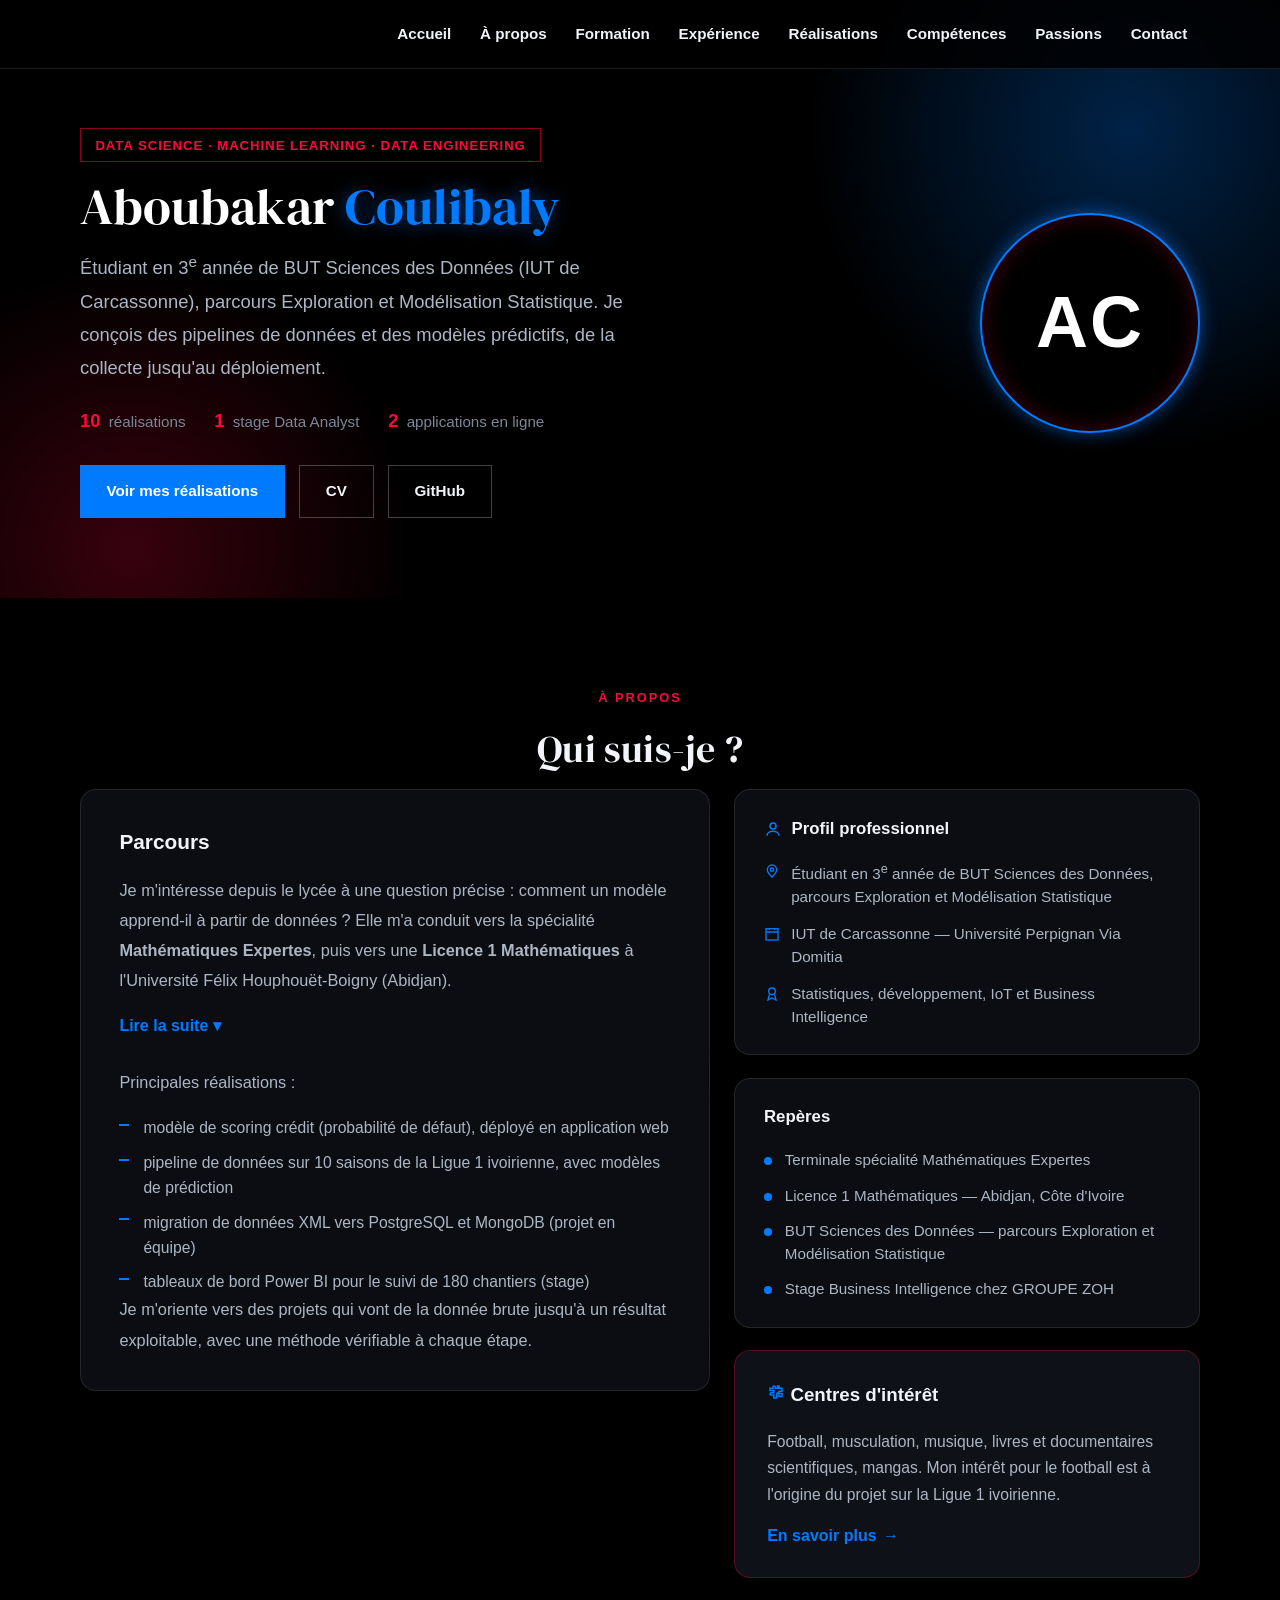
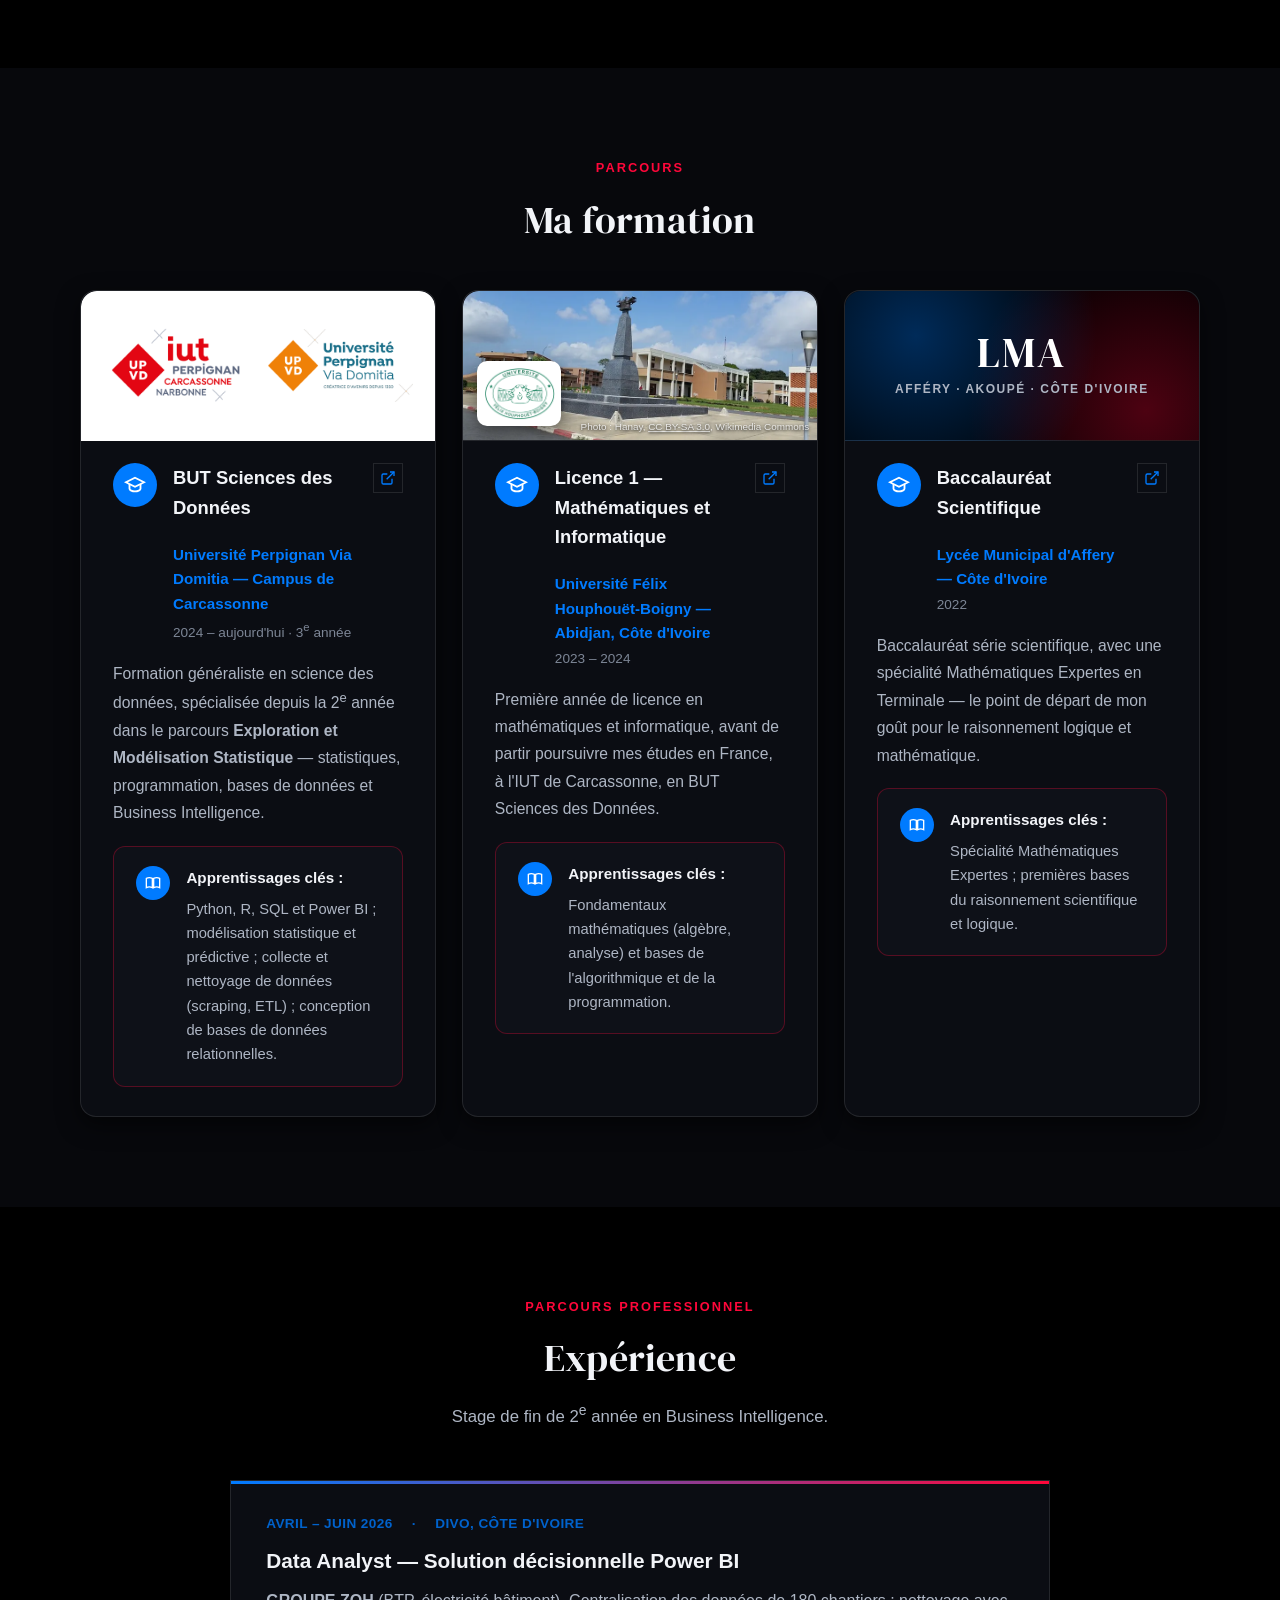
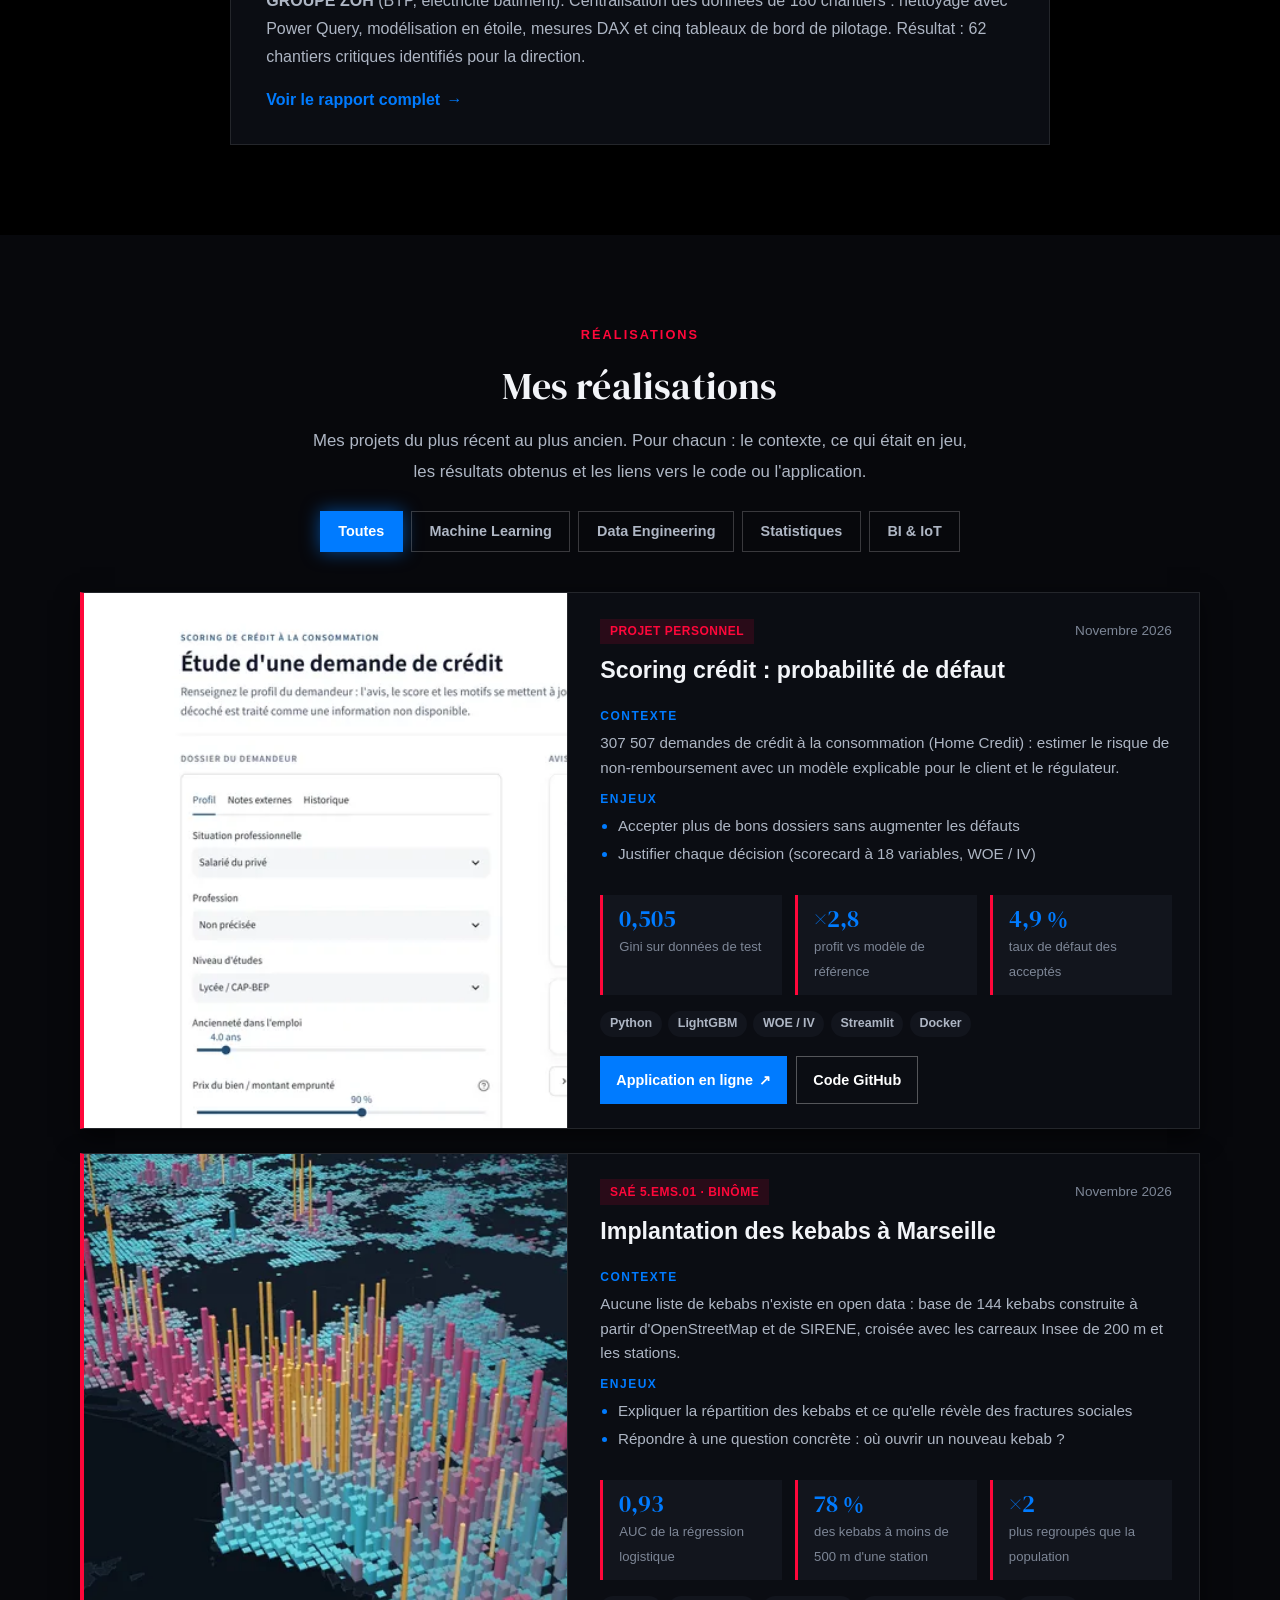
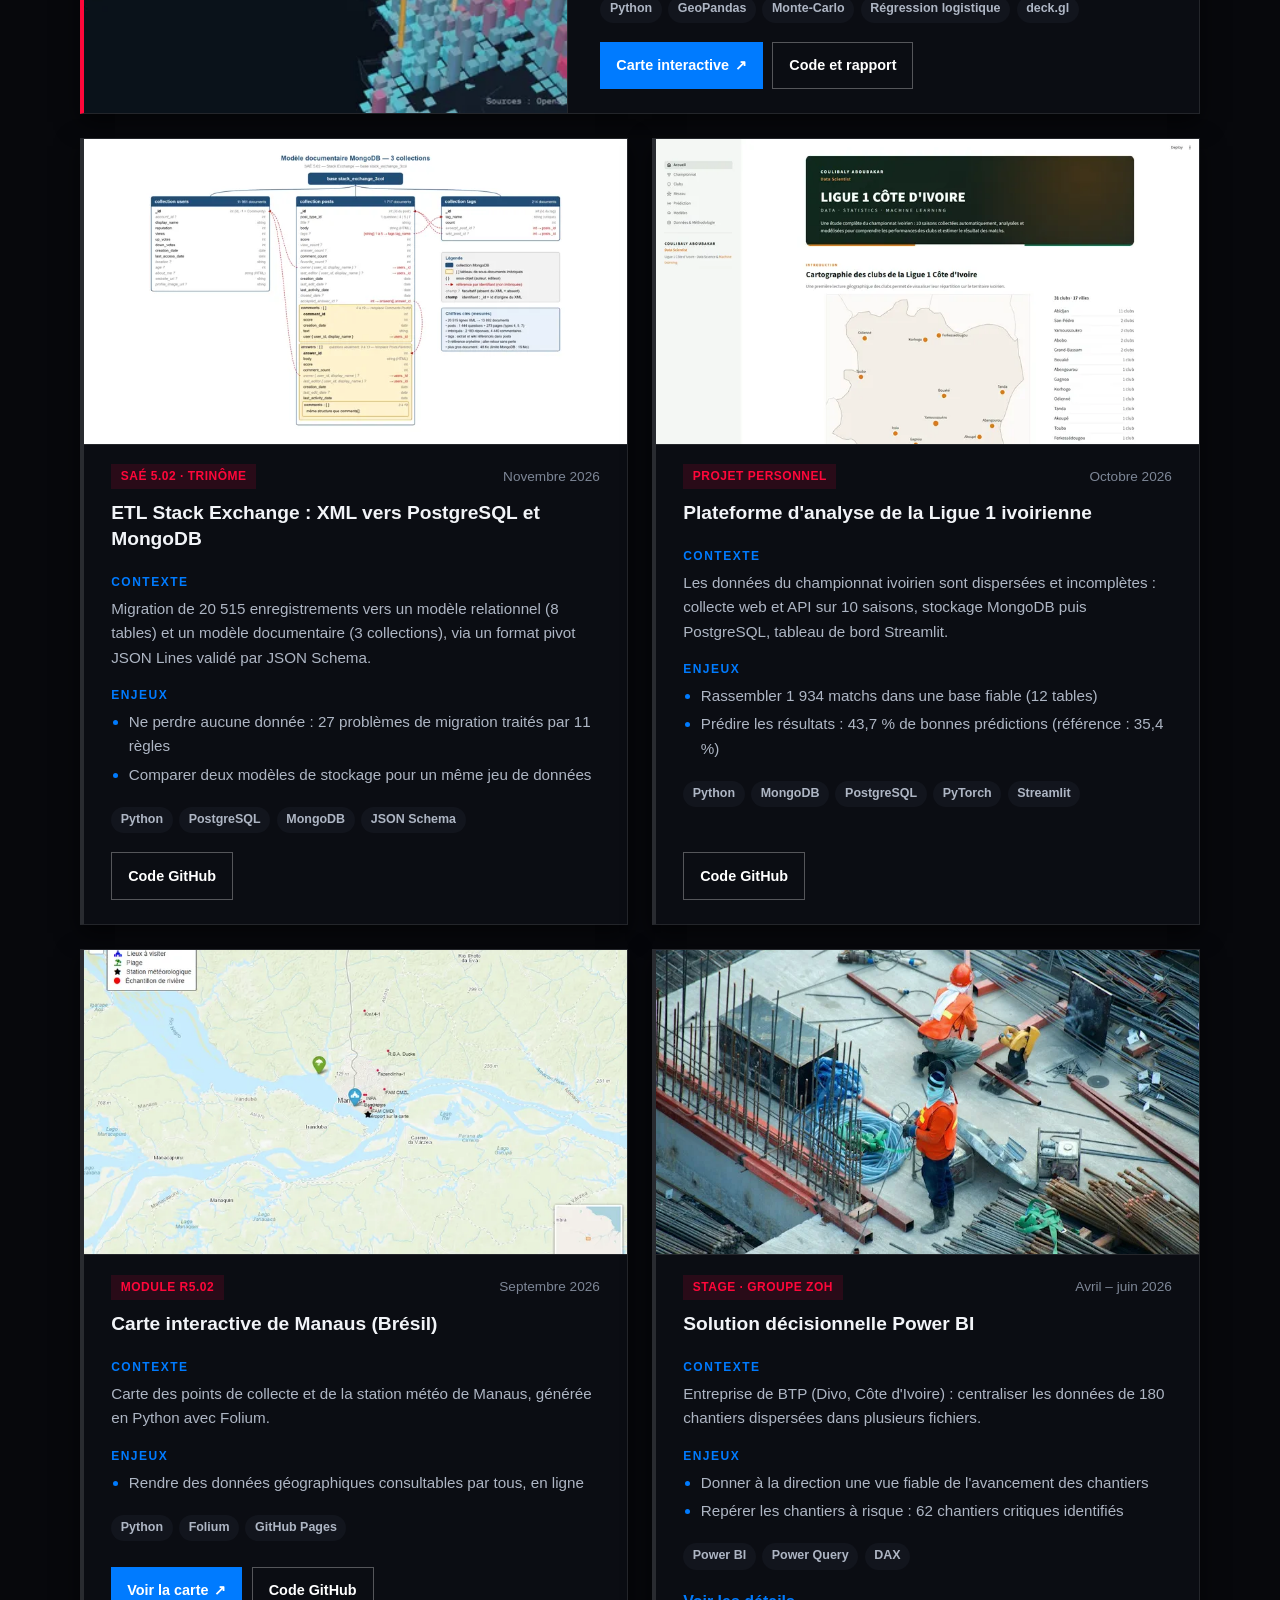
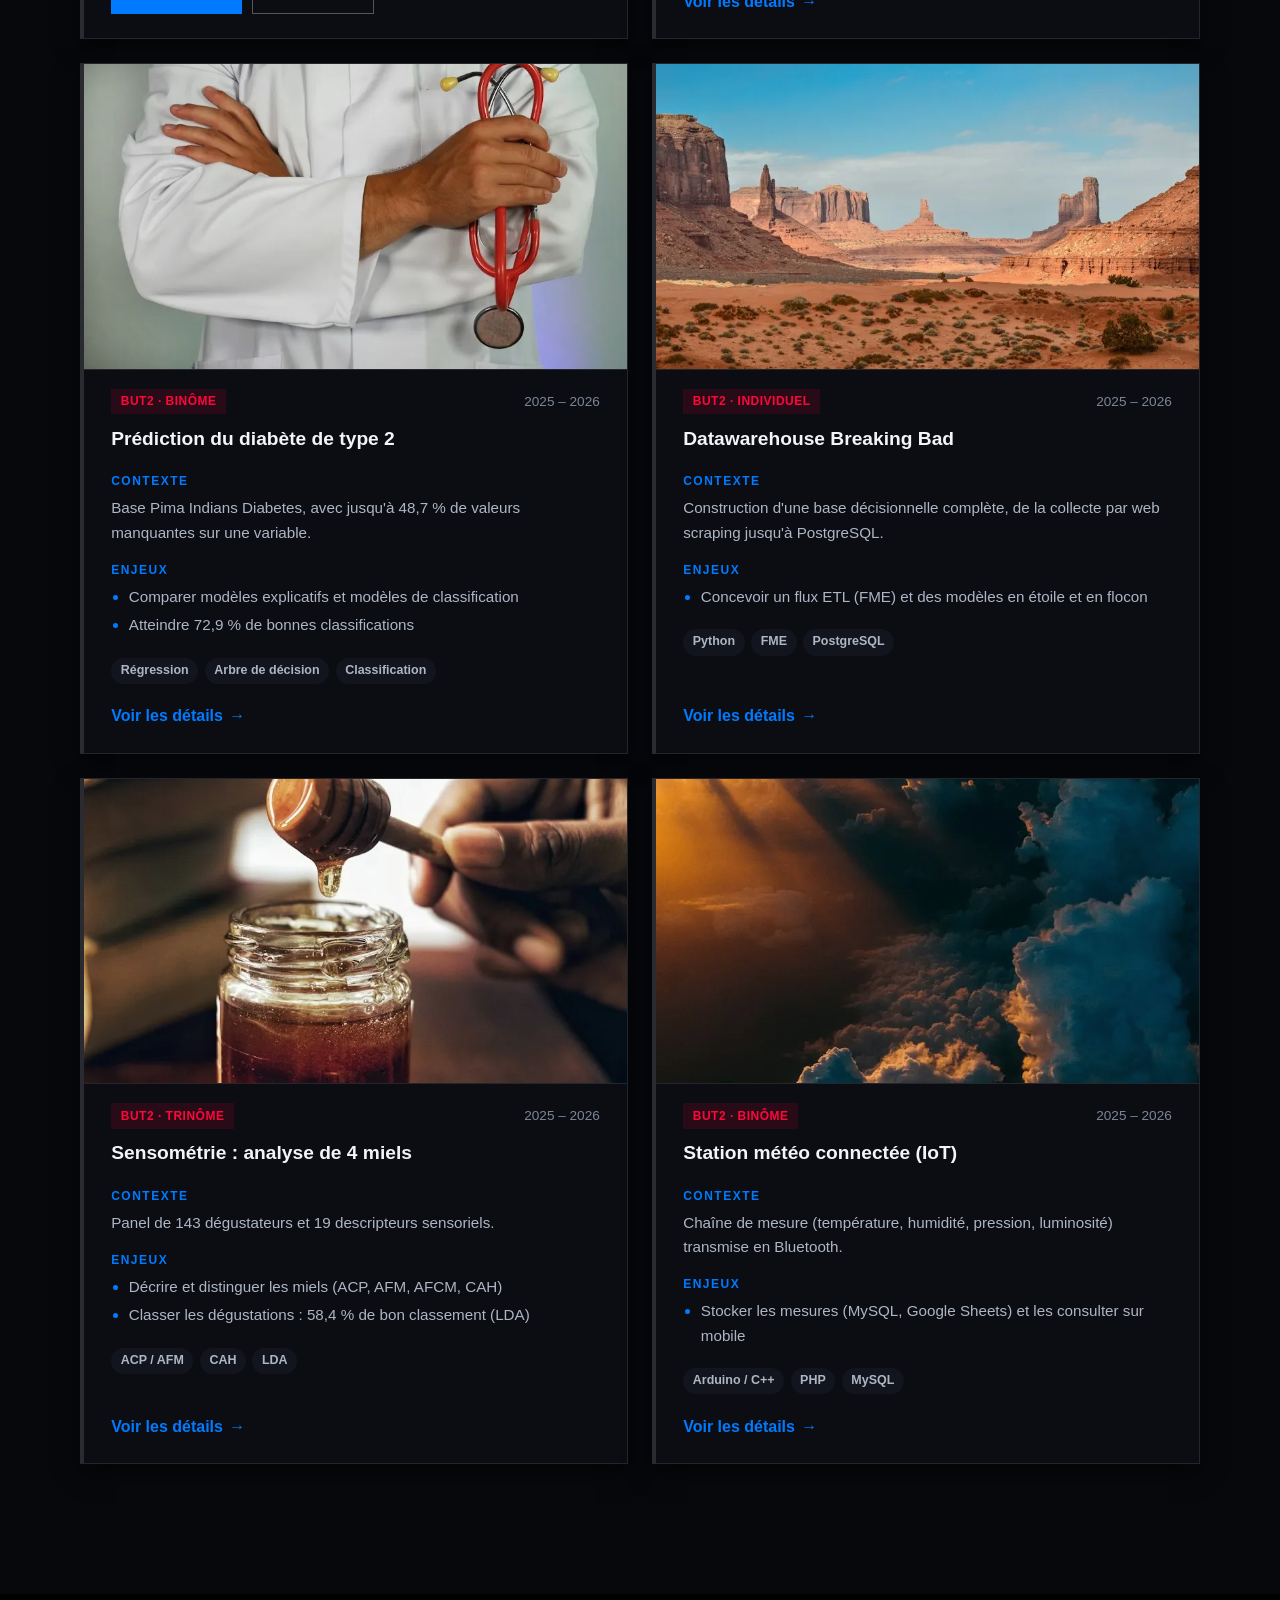
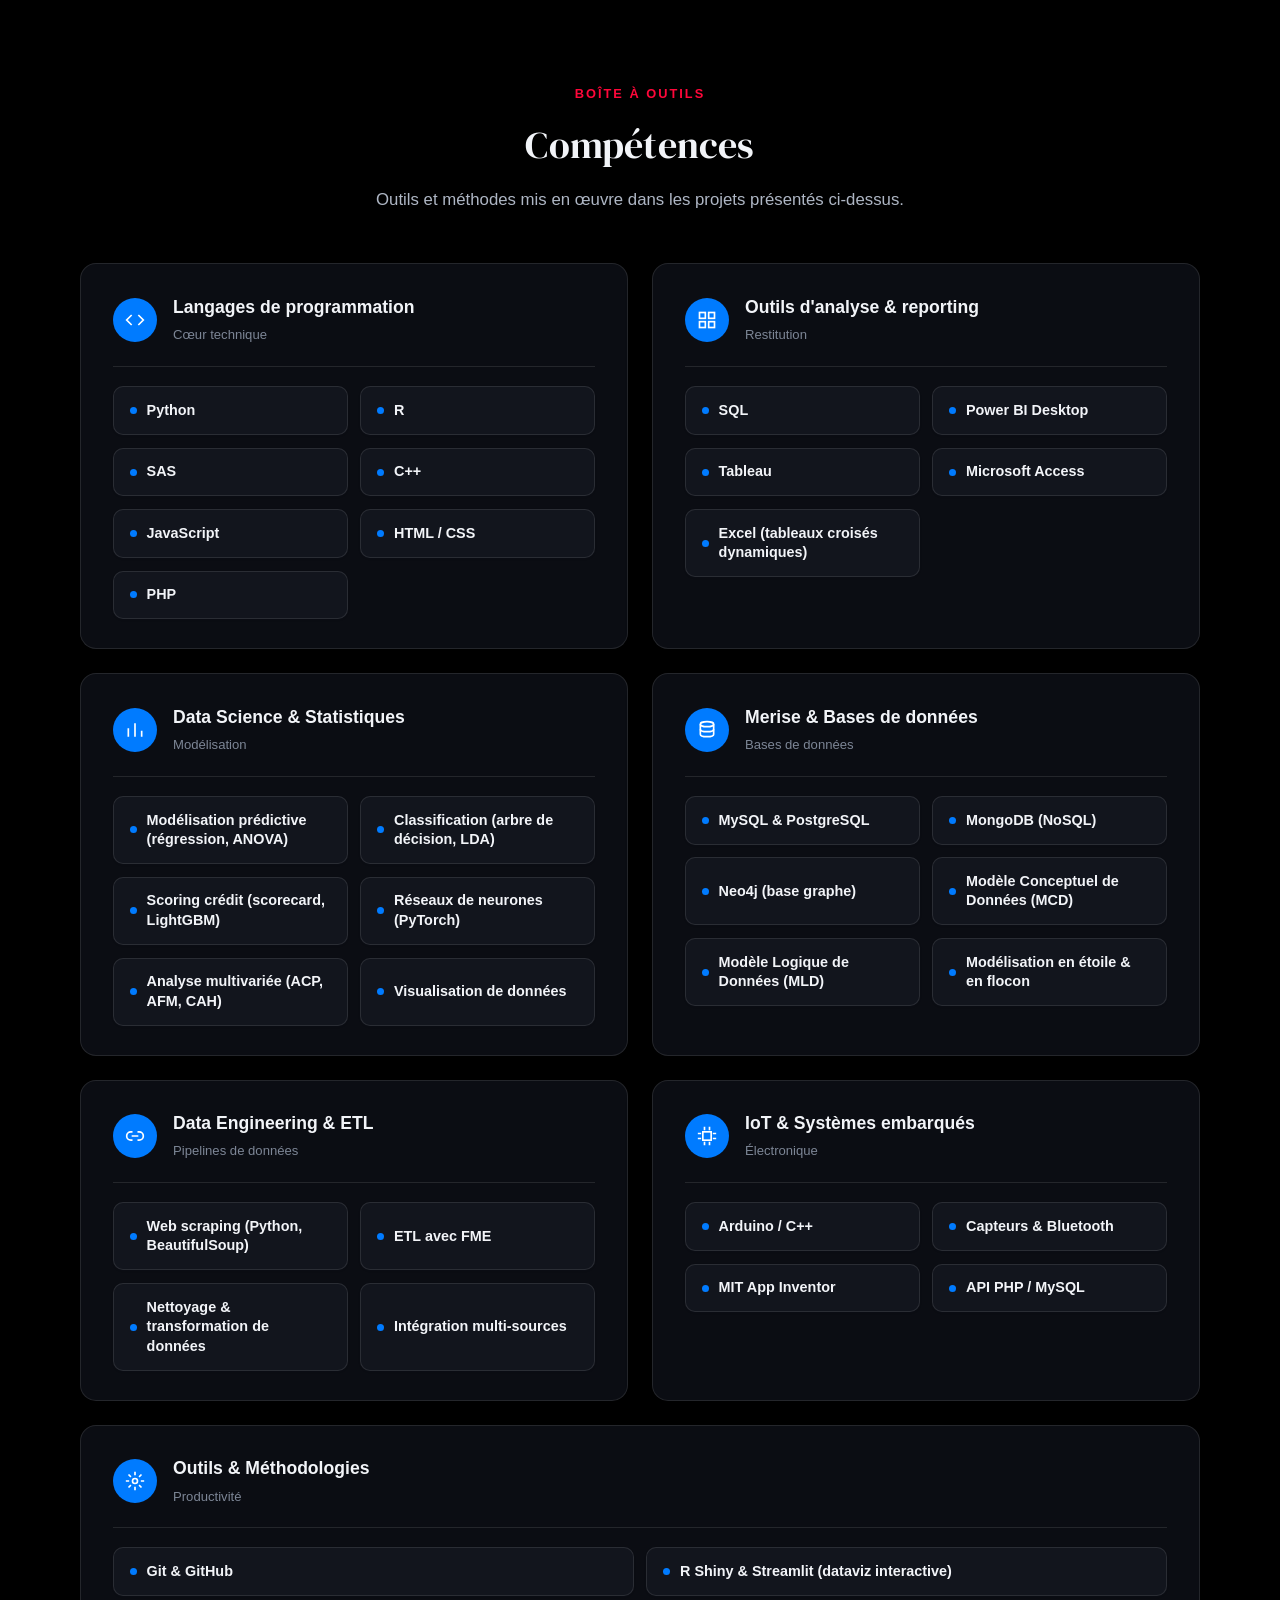
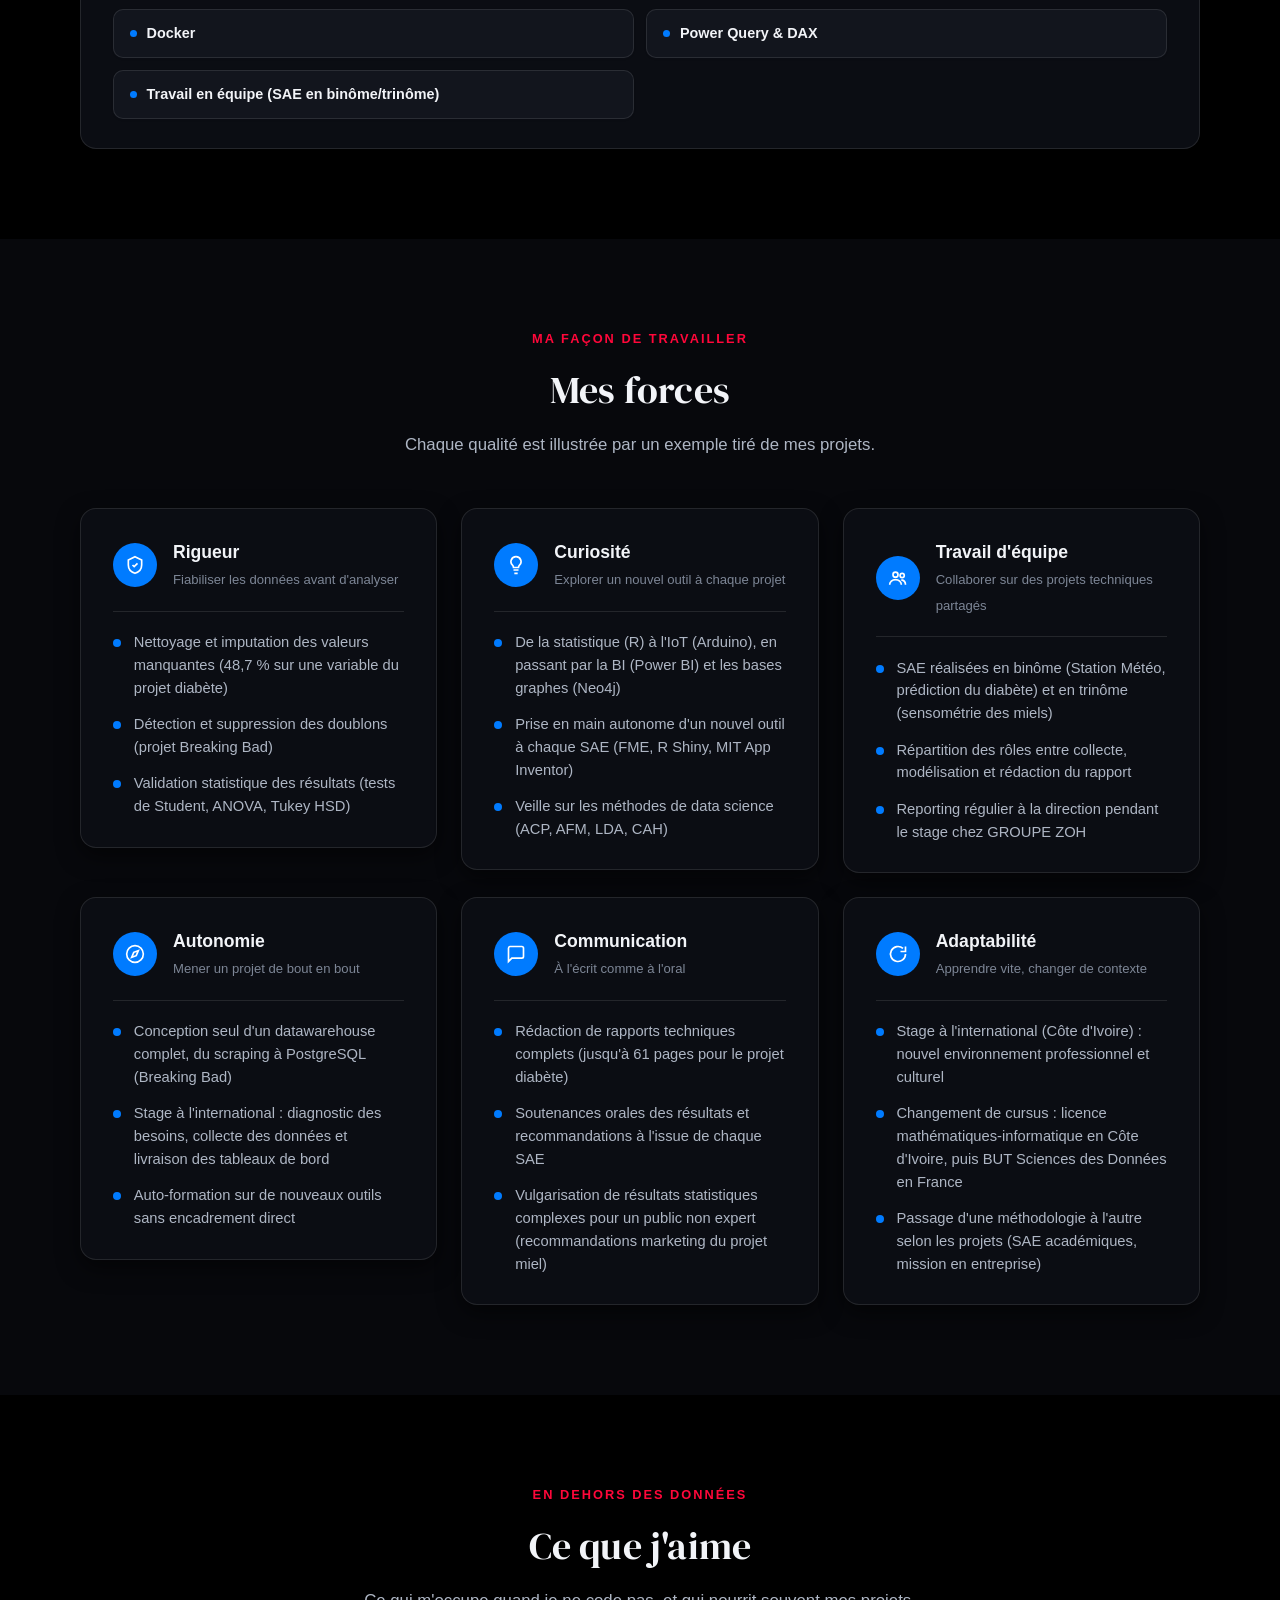
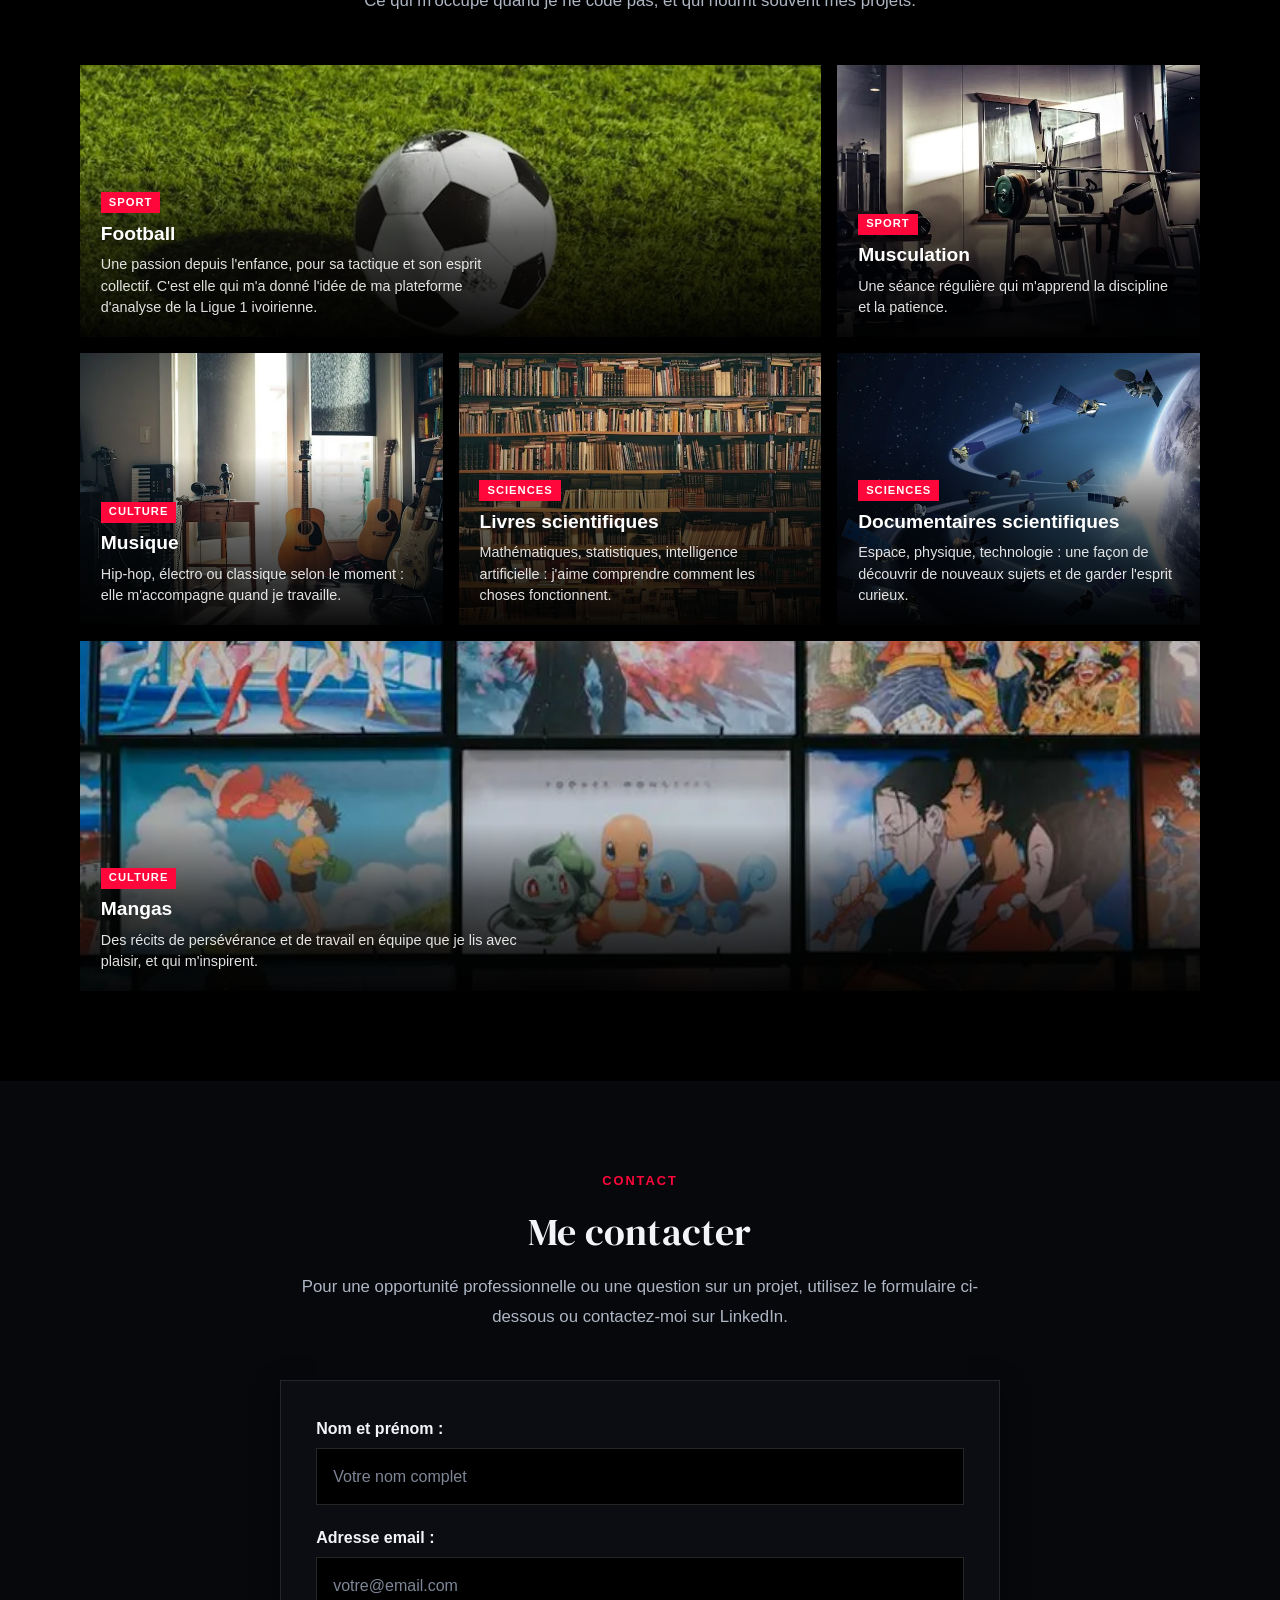
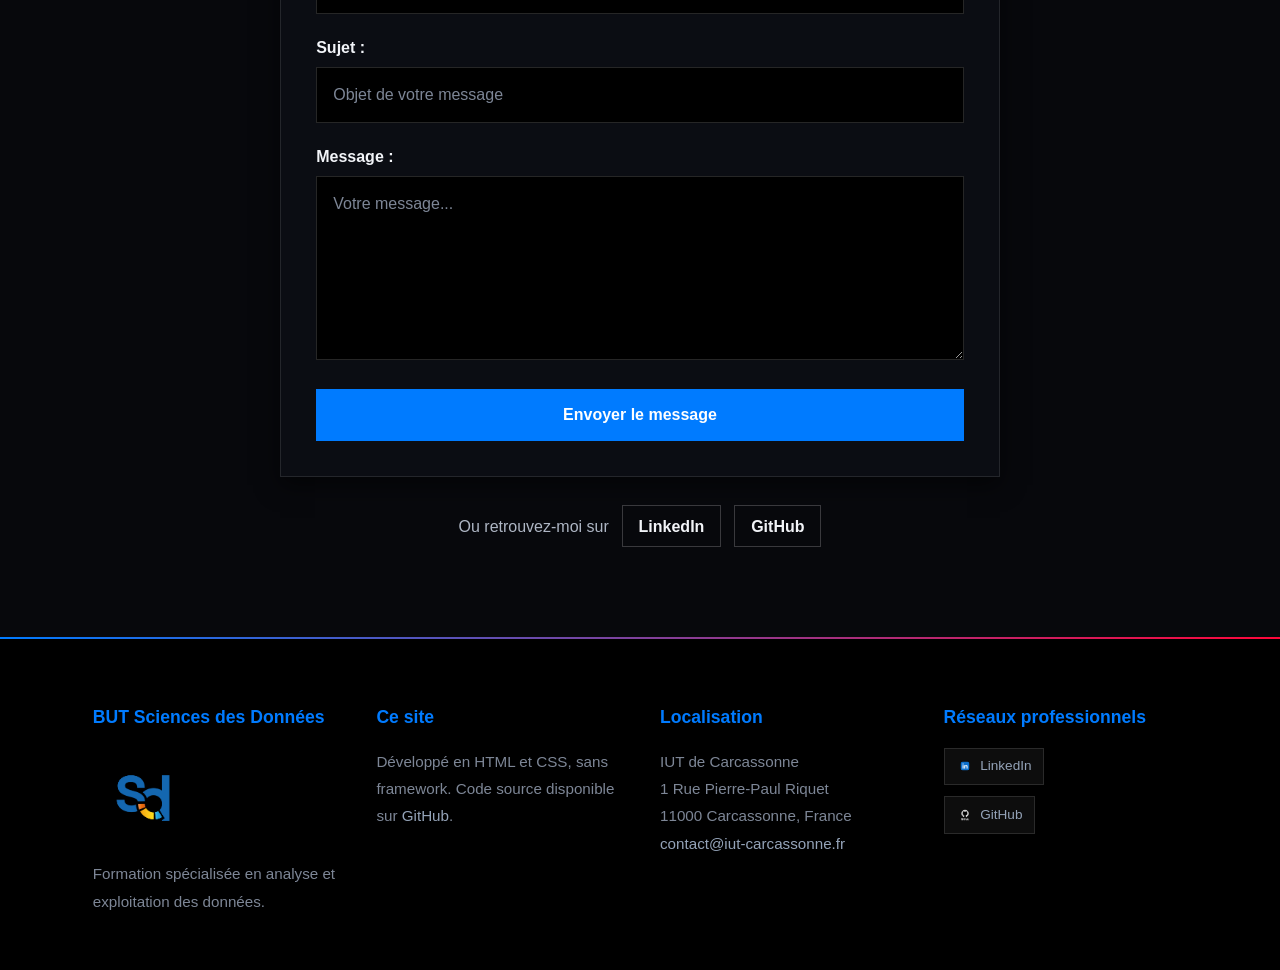
==== commit 8e5424e7: "Refonte : palette noir / bleu électrique / rouge néon, réalisations avec images, section passions, l" ====
--- a/index.html
+++ b/index.html
@@ -6,6 +6,11 @@
     <meta name="description" content="Portfolio d'Aboubakar Coulibaly, étudiant en Sciences des Données spécialisé en modélisation statistique et Business Intelligence">
     <title>Portfolio | Aboubakar Coulibaly</title>
     <link rel="stylesheet" href="./css/style.css">
+    <link rel="stylesheet" href="./css/realisations.css">
+    <link rel="preconnect" href="https://fonts.googleapis.com">
+    <link rel="preconnect" href="https://fonts.gstatic.com" crossorigin>
+    <link rel="stylesheet" href="https://fonts.googleapis.com/css2?family=DM+Serif+Display&display=swap">
+    <link rel="stylesheet" href="./css/theme.css">
 </head>
 <body>
 
@@ -20,12 +25,12 @@
                 et des modèles prédictifs, de la collecte jusqu'au déploiement.
             </p>
             <ul class="hero-facts">
-                <li><strong>10</strong> projets réalisés</li>
+                <li><strong>10</strong> réalisations</li>
                 <li><strong>1</strong> stage Data Analyst</li>
                 <li><strong>2</strong> applications en ligne</li>
             </ul>
             <div class="hero-actions">
-                <a class="btn btn-primary" href="#projets">Voir les projets</a>
+                <a class="btn btn-primary" href="#projets">Voir mes réalisations</a>
                 <a class="btn btn-secondary" href="./html/cv.html">CV</a>
                 <a class="btn btn-secondary" href="https://github.com/coulibaly-abou" target="_blank" rel="noopener noreferrer">GitHub</a>
             </div>
@@ -38,20 +43,18 @@
     <nav aria-label="Navigation principale">
         <ul class="menu">
             <li><a href="#accueil">Accueil</a></li>
-
             <li class="submenu">
                 <a href="#apropos">À propos</a>
                 <ul class="dropdown">
-                    <li><a href="./html/interet.html">Centres d'intérêt</a></li>
+                    <li><a href="#passions">Ce que j'aime</a></li>
                     <li><a href="./html/cv.html">Mon CV</a></li>
                 </ul>
             </li>
-
-            <li><a href="#projets">Projets</a></li>
-
+            <li><a href="#formation">Formation</a></li>
             <li><a href="#experience">Expérience</a></li>
+            <li><a href="#projets">Réalisations</a></li>
             <li><a href="#competences">Compétences</a></li>
-            <li><a href="#formation">Formation</a></li>
+            <li><a href="#passions">Passions</a></li>
             <li><a href="#contact">Contact</a></li>
         </ul>
     </nav>
@@ -150,204 +153,136 @@
                             Centres d'intérêt
                         </h3>
                         <p>
-                            Football, musculation, musique et voyages. Mon intérêt pour le football est à
-                            l'origine du projet sur la Ligue 1 ivoirienne.
+                            Football, musculation, musique, livres et documentaires scientifiques, mangas.
+                            Mon intérêt pour le football est à l'origine du projet sur la Ligue 1 ivoirienne.
                         </p>
-                        <a class="card-link" href="./html/interet.html">En savoir plus <span aria-hidden="true">→</span></a>
+                        <a class="card-link" href="#passions">En savoir plus <span aria-hidden="true">→</span></a>
                     </div>
                 </div>
             </div>
         </div>
     </section>
 
-    <!-- PROJETS -->
-    <section class="projets" id="projets">
+    <!-- FORMATION -->
+    <section class="formation" id="formation">
         <div class="section-container">
-            <span class="section-kicker">Réalisations</span>
-            <h2>Mes projets</h2>
-            <p class="section-intro">
-                Projets classés du plus récent au plus ancien. Le code source des projets récents est
-                disponible sur GitHub.
-            </p>
-
-            <!-- PROJETS RECENTS (GitHub) -->
-            <div class="projets-subhead">
-                <h3>Projets récents <span class="projets-subhead-tag">BUT3 · 2026</span></h3>
-                <a class="github-all" href="https://github.com/coulibaly-abou?tab=repositories" target="_blank" rel="noopener noreferrer">
-                    <svg viewBox="0 0 24 24" width="16" height="16" fill="currentColor" aria-hidden="true"><path d="M12 .5C5.7.5.5 5.7.5 12c0 5.1 3.3 9.4 7.9 10.9.6.1.8-.3.8-.6v-2c-3.2.7-3.9-1.5-3.9-1.5-.5-1.3-1.3-1.7-1.3-1.7-1-.7.1-.7.1-.7 1.2.1 1.8 1.2 1.8 1.2 1 1.8 2.8 1.3 3.5 1 .1-.8.4-1.3.7-1.6-2.6-.3-5.3-1.3-5.3-5.7 0-1.3.5-2.3 1.2-3.1-.1-.3-.5-1.5.1-3.1 0 0 1-.3 3.3 1.2a11.5 11.5 0 0 1 6 0C17.3 4.7 18.3 5 18.3 5c.6 1.6.2 2.8.1 3.1.8.8 1.2 1.8 1.2 3.1 0 4.4-2.7 5.4-5.3 5.7.4.4.8 1.1.8 2.2v3.3c0 .3.2.7.8.6A11.5 11.5 0 0 0 23.5 12C23.5 5.7 18.3.5 12 .5z"/></svg>
-                    Tous mes dépôts
-                </a>
-            </div>
-
-            <div class="recent-grid">
-
-                <article class="card recent-card recent-card--featured" id="projet-scoring">
-                    <div class="recent-meta">
-                        <span class="recent-date">Novembre 2026</span>
-                        <span class="recent-badge">Machine Learning</span>
-                    </div>
-                    <h3>Scoring crédit — probabilité de défaut</h3>
+            <span class="section-kicker">Parcours</span>
+            <h2>Ma formation</h2>
+
+            <div class="formation-timeline formation-timeline--grid">
+
+                <article class="card credential-card">
+                    <div class="formation-visuel formation-visuel--logos">
+                        <img src="./image/formation/logo_iut.png" alt="Logo de l'IUT de Perpignan, Carcassonne, Narbonne" width="190" height="118" loading="lazy">
+                        <img src="./image/formation/logo_upvd.png" alt="Logo de l'Université de Perpignan Via Domitia" width="190" height="94" loading="lazy">
+                    </div>
+                    <div class="credential-head">
+                        <span class="credential-icon" aria-hidden="true">
+                            <svg viewBox="0 0 24 24" width="22" height="22" fill="none" stroke="#fff" stroke-width="2"><path d="M2 9l10-5 10 5-10 5-10-5z"/><path d="M6 11v5c0 1.5 3 3 6 3s6-1.5 6-3v-5"/></svg>
+                        </span>
+                        <div>
+                            <h3>BUT Sciences des Données</h3>
+                            <a class="credential-org" href="./html/cv.html">Université Perpignan Via Domitia — Campus de Carcassonne</a>
+                            <span class="credential-date">2024 – aujourd'hui · 3<sup>e</sup> année</span>
+                        </div>
+                        <a class="credential-external" href="./html/cv.html" aria-label="Voir mon CV" title="Voir mon CV">
+                            <svg viewBox="0 0 24 24" width="16" height="16" fill="none" stroke="currentColor" stroke-width="2"><path d="M18 13v6a2 2 0 0 1-2 2H5a2 2 0 0 1-2-2V8a2 2 0 0 1 2-2h6"/><path d="M15 3h6v6"/><path d="M10 14L21 3"/></svg>
+                        </a>
+                    </div>
                     <p>
-                        <strong>Problème :</strong> estimer le risque de non-remboursement d'une demande de
-                        crédit à la consommation, avec un modèle explicable pour le client et le régulateur.
+                        Formation généraliste en science des données, spécialisée depuis la 2<sup>e</sup> année
+                        dans le parcours <strong>Exploration et Modélisation Statistique</strong> — statistiques,
+                        programmation, bases de données et Business Intelligence.
                     </p>
+                    <div class="learnings-box">
+                        <span class="credential-icon credential-icon--sm" aria-hidden="true">
+                            <svg viewBox="0 0 24 24" width="16" height="16" fill="none" stroke="#fff" stroke-width="2"><path d="M2 5c3-1.5 6-1.5 9 0v14c-3-1.5-6-1.5-9 0V5z"/><path d="M22 5c-3-1.5-6-1.5-9 0v14c3-1.5 6-1.5 9 0V5z"/></svg>
+                        </span>
+                        <div>
+                            <h4>Apprentissages clés :</h4>
+                            <p>
+                                Python, R, SQL et Power BI ; modélisation statistique et prédictive ; collecte
+                                et nettoyage de données (scraping, ETL) ; conception de bases de données
+                                relationnelles.
+                            </p>
+                        </div>
+                    </div>
+                </article>
+
+                <article class="card credential-card">
+                    <figure class="formation-visuel formation-visuel--photo">
+                        <img src="./image/formation/ufhb_campus.webp" alt="Campus de l'Université Félix Houphouët-Boigny à Abidjan" width="800" height="400" loading="lazy">
+                        <img class="formation-badge" src="./image/formation/logo_ufhb.png" alt="Logo de l'Université Félix Houphouët-Boigny" width="96" height="70" loading="lazy">
+                        <figcaption>Photo : Hanay, <a href="https://creativecommons.org/licenses/by-sa/3.0/" target="_blank" rel="noopener noreferrer">CC BY-SA 3.0</a>, Wikimedia Commons</figcaption>
+                    </figure>
+                    <div class="credential-head">
+                        <span class="credential-icon" aria-hidden="true">
+                            <svg viewBox="0 0 24 24" width="22" height="22" fill="none" stroke="#fff" stroke-width="2"><path d="M2 9l10-5 10 5-10 5-10-5z"/><path d="M6 11v5c0 1.5 3 3 6 3s6-1.5 6-3v-5"/></svg>
+                        </span>
+                        <div>
+                            <h3>Licence 1 — Mathématiques et Informatique</h3>
+                            <a class="credential-org" href="./html/cv.html">Université Félix Houphouët-Boigny — Abidjan, Côte d'Ivoire</a>
+                            <span class="credential-date">2023 – 2024</span>
+                        </div>
+                        <a class="credential-external" href="./html/cv.html" aria-label="Voir mon CV" title="Voir mon CV">
+                            <svg viewBox="0 0 24 24" width="16" height="16" fill="none" stroke="currentColor" stroke-width="2"><path d="M18 13v6a2 2 0 0 1-2 2H5a2 2 0 0 1-2-2V8a2 2 0 0 1 2-2h6"/><path d="M15 3h6v6"/><path d="M10 14L21 3"/></svg>
+                        </a>
+                    </div>
                     <p>
-                        <strong>Réalisation :</strong> 307 507 demandes (Home Credit). Scorecard à 18 variables
-                        comparée à un modèle LightGBM, probabilité calibrée, seuil d'acceptation optimisé sur
-                        le profit, application web, tests et documentation.
+                        Première année de licence en mathématiques et informatique, avant de partir poursuivre
+                        mes études en France, à l'IUT de Carcassonne, en BUT Sciences des Données.
                     </p>
-                    <ul class="recent-kpis">
-                        <li><strong>0,505</strong><span>Gini sur données de test</span></li>
-                        <li><strong>×2,8</strong><span>profit vs modèle de référence</span></li>
-                        <li><strong>4,9 %</strong><span>taux de défaut des acceptés</span></li>
-                    </ul>
-                    <ul class="tech-tags">
-                        <li>Python</li><li>LightGBM</li><li>WOE / IV</li><li>Streamlit</li><li>Docker</li>
-                    </ul>
-                    <div class="recent-actions">
-                        <a class="btn-gh" href="https://github.com/coulibaly-abou/scoring-credit" target="_blank" rel="noopener noreferrer">Code GitHub</a>
-                        <a class="btn-demo" href="https://scoring-credit-couly.streamlit.app/" target="_blank" rel="noopener noreferrer">Application en ligne <span aria-hidden="true">↗</span></a>
-                    </div>
-                </article>
-
-                <article class="card recent-card recent-card--featured" id="projet-ligue1">
-                    <div class="recent-meta">
-                        <span class="recent-date">Octobre 2026</span>
-                        <span class="recent-badge">Data Engineering &amp; ML</span>
-                    </div>
-                    <h3>Plateforme d'analyse — Ligue 1 ivoirienne</h3>
+                    <div class="learnings-box">
+                        <span class="credential-icon credential-icon--sm" aria-hidden="true">
+                            <svg viewBox="0 0 24 24" width="16" height="16" fill="none" stroke="#fff" stroke-width="2"><path d="M2 5c3-1.5 6-1.5 9 0v14c-3-1.5-6-1.5-9 0V5z"/><path d="M22 5c-3-1.5-6-1.5-9 0v14c3-1.5 6-1.5 9 0V5z"/></svg>
+                        </span>
+                        <div>
+                            <h4>Apprentissages clés :</h4>
+                            <p>
+                                Fondamentaux mathématiques (algèbre, analyse) et bases de l'algorithmique et de
+                                la programmation.
+                            </p>
+                        </div>
+                    </div>
+                </article>
+
+                <article class="card credential-card">
+                    <!-- Pour mettre une photo du lycée : déposer image/formation/lycee_affery.webp
+                         et remplacer ce bloc par <figure class="formation-visuel formation-visuel--photo"><img src="./image/formation/lycee_affery.webp" alt="Lycée Municipal d'Affery"></figure> -->
+                    <div class="formation-visuel formation-visuel--lycee" role="img" aria-label="Lycée Municipal d'Affery, Afféry (Akoupé), Côte d'Ivoire">
+                        <span class="formation-monogramme">LMA</span>
+                        <span class="formation-lieu">Afféry · Akoupé · Côte d'Ivoire</span>
+                    </div>
+                    <div class="credential-head">
+                        <span class="credential-icon" aria-hidden="true">
+                            <svg viewBox="0 0 24 24" width="22" height="22" fill="none" stroke="#fff" stroke-width="2"><path d="M2 9l10-5 10 5-10 5-10-5z"/><path d="M6 11v5c0 1.5 3 3 6 3s6-1.5 6-3v-5"/></svg>
+                        </span>
+                        <div>
+                            <h3>Baccalauréat Scientifique</h3>
+                            <a class="credential-org" href="./html/cv.html">Lycée Municipal d'Affery — Côte d'Ivoire</a>
+                            <span class="credential-date">2022</span>
+                        </div>
+                        <a class="credential-external" href="./html/cv.html" aria-label="Voir mon CV" title="Voir mon CV">
+                            <svg viewBox="0 0 24 24" width="16" height="16" fill="none" stroke="currentColor" stroke-width="2"><path d="M18 13v6a2 2 0 0 1-2 2H5a2 2 0 0 1-2-2V8a2 2 0 0 1 2-2h6"/><path d="M15 3h6v6"/><path d="M10 14L21 3"/></svg>
+                        </a>
+                    </div>
                     <p>
-                        <strong>Problème :</strong> les données du championnat ivoirien sont dispersées,
-                        incomplètes et peu exploitées.
+                        Baccalauréat série scientifique, avec une spécialité Mathématiques Expertes en
+                        Terminale — le point de départ de mon goût pour le raisonnement logique et
+                        mathématique.
                     </p>
-                    <p>
-                        <strong>Réalisation :</strong> collecte web et API sur 10 saisons, stockage brut
-                        MongoDB, base analytique PostgreSQL, six modèles de prédiction comparés en validation
-                        temporelle (Elo retenu), tableau de bord Streamlit.
-                    </p>
-                    <ul class="recent-kpis">
-                        <li><strong>1 934</strong><span>matchs collectés</span></li>
-                        <li><strong>43,7 %</strong><span>précision (référence : 35,4 %)</span></li>
-                        <li><strong>12</strong><span>tables PostgreSQL</span></li>
-                    </ul>
-                    <ul class="tech-tags">
-                        <li>Python</li><li>MongoDB</li><li>PostgreSQL</li><li>PyTorch</li><li>Streamlit</li>
-                    </ul>
-                    <div class="recent-actions">
-                        <a class="btn-gh" href="https://github.com/coulibaly-abou/ligue1-ci-data" target="_blank" rel="noopener noreferrer">Code GitHub</a>
-                    </div>
-                </article>
-
-                <article class="card recent-card" id="projet-etl">
-                    <div class="recent-meta">
-                        <span class="recent-date">Novembre 2026</span>
-                        <span class="recent-badge">SAÉ 5.02 · Trinôme</span>
-                    </div>
-                    <h3>ETL Stack Exchange — XML vers PostgreSQL et MongoDB</h3>
-                    <p>
-                        Projet en équipe de 3. Migration de 20 515 enregistrements vers un modèle relationnel
-                        (8 tables) et un modèle documentaire (3 collections), via un format pivot JSON Lines
-                        validé par JSON Schema. 27 problèmes de migration identifiés, traités par 11 règles
-                        de transformation.
-                    </p>
-                    <ul class="tech-tags">
-                        <li>Python</li><li>PostgreSQL</li><li>MongoDB</li><li>JSON Schema</li>
-                    </ul>
-                    <div class="recent-actions">
-                        <a class="btn-gh" href="https://github.com/coulibaly-abou/sae502-etl-stackexchange." target="_blank" rel="noopener noreferrer">Code GitHub</a>
-                    </div>
-                </article>
-
-                <article class="card recent-card" id="projet-carte">
-                    <div class="recent-meta">
-                        <span class="recent-date">Septembre 2026</span>
-                        <span class="recent-badge">Cartographie</span>
-                    </div>
-                    <h3>Carte interactive — Manaus (Brésil)</h3>
-                    <p>
-                        Carte des points de collecte et de la station météo de Manaus, générée en Python avec
-                        Folium et publiée sur GitHub Pages (module R5.02).
-                    </p>
-                    <ul class="tech-tags">
-                        <li>Python</li><li>Folium</li><li>GitHub Pages</li>
-                    </ul>
-                    <div class="recent-actions">
-                        <a class="btn-gh" href="https://github.com/coulibaly-abou/EasyMapWebsite" target="_blank" rel="noopener noreferrer">Code GitHub</a>
-                        <a class="btn-demo" href="https://coulibaly-abou.github.io/EasyMapWebsite/ManausMap.html" target="_blank" rel="noopener noreferrer">Voir la carte <span aria-hidden="true">↗</span></a>
-                    </div>
-                </article>
-
-            </div>
-
-            <!-- AUTRES DEPOTS -->
-            <div class="other-repos">
-                <h4>Autres dépôts</h4>
-                <ul>
-                    <li>
-                        <a href="https://github.com/coulibaly-abou/sae_serie-chronologie" target="_blank" rel="noopener noreferrer">Séries chronologiques — décès par maladies pulmonaires (R)</a>
-                    </li>
-                    <li>
-                        <a href="https://github.com/coulibaly-abou/sae_sondage" target="_blank" rel="noopener noreferrer">Techniques de sondage (SAÉ)</a>
-                    </li>
-                    <li>
-                        <a href="https://github.com/coulibaly-abou/Creation_jouer_mon_champion" target="_blank" rel="noopener noreferrer">Jeu « Mon champion » en Python</a>
-                    </li>
-                </ul>
-            </div>
-
-            <!-- PROJETS ACADEMIQUES BUT1 / BUT2 -->
-            <div class="projets-subhead">
-                <h3>Projets académiques <span class="projets-subhead-tag">BUT1 · BUT2</span></h3>
-            </div>
-
-            <div class="compact-grid">
-
-                <article class="card compact-card">
-                    <span class="compact-level">BUT1</span>
-                    <h4>Starlink — étude statistique d'une constellation</h4>
-                    <p>Analyse de plus de 7 000 satellites à partir de données Celestrak et N2YO : fiabilisation, cartographie du ciel, application R Shiny.</p>
-                    <ul class="tech-tags"><li>R</li><li>R Shiny</li><li>Web scraping</li></ul>
-                    <a class="card-link" href="./html/but1.html">Voir le projet <span aria-hidden="true">→</span></a>
-                </article>
-
-                <article class="card compact-card">
-                    <span class="compact-level">BUT2 · binôme</span>
-                    <h4>Station météo connectée (IoT)</h4>
-                    <p>Chaîne de mesure (température, humidité, pression, luminosité) transmise en Bluetooth, stockée dans MySQL et Google Sheets, consultable sur mobile.</p>
-                    <ul class="tech-tags"><li>Arduino / C++</li><li>PHP</li><li>MySQL</li></ul>
-                    <a class="card-link" href="./html/but2.html">Voir le projet <span aria-hidden="true">→</span></a>
-                </article>
-
-                <article class="card compact-card">
-                    <span class="compact-level">BUT2 · stage</span>
-                    <h4>Solution décisionnelle Power BI</h4>
-                    <p>Suivi de 180 chantiers pour GROUPE ZOH : nettoyage Power Query, modèle en étoile, mesures DAX, cinq tableaux de bord.</p>
-                    <ul class="tech-tags"><li>Power BI</li><li>Power Query</li><li>DAX</li></ul>
-                    <a class="card-link" href="./html/stage.html">Voir le projet <span aria-hidden="true">→</span></a>
-                </article>
-
-                <article class="card compact-card">
-                    <span class="compact-level">BUT2 · binôme</span>
-                    <h4>Prédiction du diabète de type 2</h4>
-                    <p>Base Pima Indians Diabetes : comparaison de modèles explicatifs et de classification, 72,9 % d'accuracy.</p>
-                    <ul class="tech-tags"><li>Régression</li><li>Arbre de décision</li><li>Classification</li></ul>
-                    <a class="card-link" href="./html/diabete.html">Voir le projet <span aria-hidden="true">→</span></a>
-                </article>
-
-                <article class="card compact-card">
-                    <span class="compact-level">BUT2 · individuel</span>
-                    <h4>Datawarehouse Breaking Bad</h4>
-                    <p>Base décisionnelle : collecte par web scraping, flux ETL FME, chargement PostgreSQL, modèles en étoile et en flocon.</p>
-                    <ul class="tech-tags"><li>Python</li><li>FME</li><li>PostgreSQL</li></ul>
-                    <a class="card-link" href="./html/breakingbad.html">Voir le projet <span aria-hidden="true">→</span></a>
-                </article>
-
-                <article class="card compact-card">
-                    <span class="compact-level">BUT2 · trinôme</span>
-                    <h4>Sensométrie — analyse de 4 miels</h4>
-                    <p>Panel de 143 dégustateurs, 19 descripteurs : ACP, AFM, AFCM, CAH et LDA (58,4 % de bon classement).</p>
-                    <ul class="tech-tags"><li>ACP / AFM</li><li>CAH</li><li>LDA</li></ul>
-                    <a class="card-link" href="./html/miel.html">Voir le projet <span aria-hidden="true">→</span></a>
+                    <div class="learnings-box">
+                        <span class="credential-icon credential-icon--sm" aria-hidden="true">
+                            <svg viewBox="0 0 24 24" width="16" height="16" fill="none" stroke="#fff" stroke-width="2"><path d="M2 5c3-1.5 6-1.5 9 0v14c-3-1.5-6-1.5-9 0V5z"/><path d="M22 5c-3-1.5-6-1.5-9 0v14c3-1.5 6-1.5 9 0V5z"/></svg>
+                        </span>
+                        <div>
+                            <h4>Apprentissages clés :</h4>
+                            <p>
+                                Spécialité Mathématiques Expertes ; premières bases du raisonnement
+                                scientifique et logique.
+                            </p>
+                        </div>
+                    </div>
                 </article>
 
             </div>
@@ -383,6 +318,250 @@
         </div>
     </section>
 
+    <!-- REALISATIONS -->
+    <section class="realisations" id="projets">
+        <div class="section-container">
+            <span class="section-kicker">Réalisations</span>
+            <h2>Mes réalisations</h2>
+            <p class="section-intro">
+                Mes projets du plus récent au plus ancien. Pour chacun : le contexte, ce qui était en jeu,
+                les résultats obtenus et les liens vers le code ou l'application.
+            </p>
+
+            <div class="realisations-filtres" role="group" aria-label="Filtrer les réalisations">
+                <button type="button" class="filtre is-active" data-filtre="tous" aria-pressed="true">Toutes</button>
+                <button type="button" class="filtre" data-filtre="ml" aria-pressed="false">Machine Learning</button>
+                <button type="button" class="filtre" data-filtre="data" aria-pressed="false">Data Engineering</button>
+                <button type="button" class="filtre" data-filtre="stat" aria-pressed="false">Statistiques</button>
+                <button type="button" class="filtre" data-filtre="bi" aria-pressed="false">BI &amp; IoT</button>
+            </div>
+
+            <div class="realisations-liste">
+
+                <article class="realisation realisation--phare" data-cat="ml" id="projet-scoring">
+                    <img class="realisation-image" style="object-position: left top" src="./image/projets/scoring.webp" alt="Application de scoring crédit : étude d'une demande" width="800" height="450" loading="lazy">
+                    <div class="realisation-tete">
+                        <span class="realisation-type">Projet personnel</span>
+                        <span class="realisation-date">Novembre 2026</span>
+                    </div>
+                    <h3>Scoring crédit : probabilité de défaut</h3>
+                    <div class="realisation-corps">
+                        <div>
+                            <h4>Contexte</h4>
+                            <p>307 507 demandes de crédit à la consommation (Home Credit) : estimer le risque de non-remboursement avec un modèle explicable pour le client et le régulateur.</p>
+                            <h4>Enjeux</h4>
+                            <ul>
+                                <li>Accepter plus de bons dossiers sans augmenter les défauts</li>
+                                <li>Justifier chaque décision (scorecard à 18 variables, WOE / IV)</li>
+                            </ul>
+                        </div>
+                        <ul class="realisation-kpis">
+                            <li><strong>0,505</strong><span>Gini sur données de test</span></li>
+                            <li><strong>×2,8</strong><span>profit vs modèle de référence</span></li>
+                            <li><strong>4,9 %</strong><span>taux de défaut des acceptés</span></li>
+                        </ul>
+                    </div>
+                    <ul class="tech-tags"><li>Python</li><li>LightGBM</li><li>WOE / IV</li><li>Streamlit</li><li>Docker</li></ul>
+                    <div class="realisation-liens">
+                        <a class="btn-demo" href="https://scoring-credit-couly.streamlit.app/" target="_blank" rel="noopener noreferrer">Application en ligne <span aria-hidden="true">↗</span></a>
+                        <a class="btn-gh" href="https://github.com/coulibaly-abou/scoring-credit" target="_blank" rel="noopener noreferrer">Code GitHub</a>
+                    </div>
+                </article>
+
+                <article class="realisation realisation--phare" data-cat="stat" id="projet-kebabs">
+                    <img class="realisation-image" src="./image/projets/kebabs.webp" alt="Scène 3D des kebabs et de la population à Marseille" width="800" height="450" loading="lazy">
+                    <div class="realisation-tete">
+                        <span class="realisation-type">SAÉ 5.EMS.01 · binôme</span>
+                        <span class="realisation-date">Novembre 2026</span>
+                    </div>
+                    <h3>Implantation des kebabs à Marseille</h3>
+                    <div class="realisation-corps">
+                        <div>
+                            <h4>Contexte</h4>
+                            <p>Aucune liste de kebabs n'existe en open data : base de 144 kebabs construite à partir d'OpenStreetMap et de SIRENE, croisée avec les carreaux Insee de 200 m et les stations.</p>
+                            <h4>Enjeux</h4>
+                            <ul>
+                                <li>Expliquer la répartition des kebabs et ce qu'elle révèle des fractures sociales</li>
+                                <li>Répondre à une question concrète : où ouvrir un nouveau kebab ?</li>
+                            </ul>
+                        </div>
+                        <ul class="realisation-kpis">
+                            <li><strong>0,93</strong><span>AUC de la régression logistique</span></li>
+                            <li><strong>78 %</strong><span>des kebabs à moins de 500 m d'une station</span></li>
+                            <li><strong>×2</strong><span>plus regroupés que la population</span></li>
+                        </ul>
+                    </div>
+                    <ul class="tech-tags"><li>Python</li><li>GeoPandas</li><li>Monte-Carlo</li><li>Régression logistique</li><li>deck.gl</li></ul>
+                    <div class="realisation-liens">
+                        <a class="btn-demo" href="https://coulibaly-abou.github.io/sae-kebabs-marseille/dashboard/kebabs_2d.html" target="_blank" rel="noopener noreferrer">Carte interactive <span aria-hidden="true">↗</span></a>
+                        <a class="btn-gh" href="https://github.com/coulibaly-abou/sae-kebabs-marseille" target="_blank" rel="noopener noreferrer">Code et rapport</a>
+                    </div>
+                </article>
+
+                <article class="realisation" data-cat="data" id="projet-etl">
+                    <img class="realisation-image" src="./image/projets/etl.webp" alt="Schéma du modèle documentaire MongoDB en 3 collections" width="800" height="450" loading="lazy">
+                    <div class="realisation-tete">
+                        <span class="realisation-type">SAÉ 5.02 · trinôme</span>
+                        <span class="realisation-date">Novembre 2026</span>
+                    </div>
+                    <h3>ETL Stack Exchange : XML vers PostgreSQL et MongoDB</h3>
+                    <h4>Contexte</h4>
+                    <p>Migration de 20 515 enregistrements vers un modèle relationnel (8 tables) et un modèle documentaire (3 collections), via un format pivot JSON Lines validé par JSON Schema.</p>
+                    <h4>Enjeux</h4>
+                    <ul>
+                        <li>Ne perdre aucune donnée : 27 problèmes de migration traités par 11 règles</li>
+                        <li>Comparer deux modèles de stockage pour un même jeu de données</li>
+                    </ul>
+                    <ul class="tech-tags"><li>Python</li><li>PostgreSQL</li><li>MongoDB</li><li>JSON Schema</li></ul>
+                    <div class="realisation-liens">
+                        <a class="btn-gh" href="https://github.com/coulibaly-abou/sae502-etl-stackexchange" target="_blank" rel="noopener noreferrer">Code GitHub</a>
+                    </div>
+                </article>
+
+                <article class="realisation" data-cat="data ml" id="projet-ligue1">
+                    <img class="realisation-image" src="./image/projets/ligue1.webp" alt="Tableau de bord de la Ligue 1 ivoirienne" width="800" height="450" loading="lazy">
+                    <div class="realisation-tete">
+                        <span class="realisation-type">Projet personnel</span>
+                        <span class="realisation-date">Octobre 2026</span>
+                    </div>
+                    <h3>Plateforme d'analyse de la Ligue 1 ivoirienne</h3>
+                    <h4>Contexte</h4>
+                    <p>Les données du championnat ivoirien sont dispersées et incomplètes : collecte web et API sur 10 saisons, stockage MongoDB puis PostgreSQL, tableau de bord Streamlit.</p>
+                    <h4>Enjeux</h4>
+                    <ul>
+                        <li>Rassembler 1 934 matchs dans une base fiable (12 tables)</li>
+                        <li>Prédire les résultats : 43,7 % de bonnes prédictions (référence : 35,4 %)</li>
+                    </ul>
+                    <ul class="tech-tags"><li>Python</li><li>MongoDB</li><li>PostgreSQL</li><li>PyTorch</li><li>Streamlit</li></ul>
+                    <div class="realisation-liens">
+                        <a class="btn-gh" href="https://github.com/coulibaly-abou/ligue1-ci-data" target="_blank" rel="noopener noreferrer">Code GitHub</a>
+                    </div>
+                </article>
+
+                <article class="realisation" data-cat="data" id="projet-carte">
+                    <img class="realisation-image" src="./image/projets/manaus.webp" alt="Carte interactive des points de collecte à Manaus" width="800" height="450" loading="lazy">
+                    <div class="realisation-tete">
+                        <span class="realisation-type">Module R5.02</span>
+                        <span class="realisation-date">Septembre 2026</span>
+                    </div>
+                    <h3>Carte interactive de Manaus (Brésil)</h3>
+                    <h4>Contexte</h4>
+                    <p>Carte des points de collecte et de la station météo de Manaus, générée en Python avec Folium.</p>
+                    <h4>Enjeux</h4>
+                    <ul>
+                        <li>Rendre des données géographiques consultables par tous, en ligne</li>
+                    </ul>
+                    <ul class="tech-tags"><li>Python</li><li>Folium</li><li>GitHub Pages</li></ul>
+                    <div class="realisation-liens">
+                        <a class="btn-demo" href="https://coulibaly-abou.github.io/EasyMapWebsite/ManausMap.html" target="_blank" rel="noopener noreferrer">Voir la carte <span aria-hidden="true">↗</span></a>
+                        <a class="btn-gh" href="https://github.com/coulibaly-abou/EasyMapWebsite" target="_blank" rel="noopener noreferrer">Code GitHub</a>
+                    </div>
+                </article>
+
+                <article class="realisation" data-cat="bi" id="projet-stage">
+                    <img class="realisation-image" src="./image/projets/stage.webp" alt="Chantier de construction" width="800" height="450" loading="lazy">
+                    <div class="realisation-tete">
+                        <span class="realisation-type">Stage · GROUPE ZOH</span>
+                        <span class="realisation-date">Avril – juin 2026</span>
+                    </div>
+                    <h3>Solution décisionnelle Power BI</h3>
+                    <h4>Contexte</h4>
+                    <p>Entreprise de BTP (Divo, Côte d'Ivoire) : centraliser les données de 180 chantiers dispersées dans plusieurs fichiers.</p>
+                    <h4>Enjeux</h4>
+                    <ul>
+                        <li>Donner à la direction une vue fiable de l'avancement des chantiers</li>
+                        <li>Repérer les chantiers à risque : 62 chantiers critiques identifiés</li>
+                    </ul>
+                    <ul class="tech-tags"><li>Power BI</li><li>Power Query</li><li>DAX</li></ul>
+                    <div class="realisation-liens">
+                        <a class="card-link" href="./html/stage.html">Voir les détails <span aria-hidden="true">→</span></a>
+                    </div>
+                </article>
+
+                <article class="realisation" data-cat="ml stat" id="projet-diabete">
+                    <img class="realisation-image" src="./image/projets/diabete.webp" alt="Médecin avec un stéthoscope" width="800" height="450" loading="lazy">
+                    <div class="realisation-tete">
+                        <span class="realisation-type">BUT2 · binôme</span>
+                        <span class="realisation-date">2025 – 2026</span>
+                    </div>
+                    <h3>Prédiction du diabète de type 2</h3>
+                    <h4>Contexte</h4>
+                    <p>Base Pima Indians Diabetes, avec jusqu'à 48,7 % de valeurs manquantes sur une variable.</p>
+                    <h4>Enjeux</h4>
+                    <ul>
+                        <li>Comparer modèles explicatifs et modèles de classification</li>
+                        <li>Atteindre 72,9 % de bonnes classifications</li>
+                    </ul>
+                    <ul class="tech-tags"><li>Régression</li><li>Arbre de décision</li><li>Classification</li></ul>
+                    <div class="realisation-liens">
+                        <a class="card-link" href="./html/diabete.html">Voir les détails <span aria-hidden="true">→</span></a>
+                    </div>
+                </article>
+
+                <article class="realisation" data-cat="data" id="projet-breakingbad">
+                    <img class="realisation-image" src="./image/projets/breakingbad.webp" alt="Paysage désertique" width="800" height="450" loading="lazy">
+                    <div class="realisation-tete">
+                        <span class="realisation-type">BUT2 · individuel</span>
+                        <span class="realisation-date">2025 – 2026</span>
+                    </div>
+                    <h3>Datawarehouse Breaking Bad</h3>
+                    <h4>Contexte</h4>
+                    <p>Construction d'une base décisionnelle complète, de la collecte par web scraping jusqu'à PostgreSQL.</p>
+                    <h4>Enjeux</h4>
+                    <ul>
+                        <li>Concevoir un flux ETL (FME) et des modèles en étoile et en flocon</li>
+                    </ul>
+                    <ul class="tech-tags"><li>Python</li><li>FME</li><li>PostgreSQL</li></ul>
+                    <div class="realisation-liens">
+                        <a class="card-link" href="./html/breakingbad.html">Voir les détails <span aria-hidden="true">→</span></a>
+                    </div>
+                </article>
+
+                <article class="realisation" data-cat="stat" id="projet-miel">
+                    <img class="realisation-image" src="./image/projets/miel.webp" alt="Cuillère à miel au-dessus d'un pot" width="800" height="450" loading="lazy">
+                    <div class="realisation-tete">
+                        <span class="realisation-type">BUT2 · trinôme</span>
+                        <span class="realisation-date">2025 – 2026</span>
+                    </div>
+                    <h3>Sensométrie : analyse de 4 miels</h3>
+                    <h4>Contexte</h4>
+                    <p>Panel de 143 dégustateurs et 19 descripteurs sensoriels.</p>
+                    <h4>Enjeux</h4>
+                    <ul>
+                        <li>Décrire et distinguer les miels (ACP, AFM, AFCM, CAH)</li>
+                        <li>Classer les dégustations : 58,4 % de bon classement (LDA)</li>
+                    </ul>
+                    <ul class="tech-tags"><li>ACP / AFM</li><li>CAH</li><li>LDA</li></ul>
+                    <div class="realisation-liens">
+                        <a class="card-link" href="./html/miel.html">Voir les détails <span aria-hidden="true">→</span></a>
+                    </div>
+                </article>
+
+                <article class="realisation" data-cat="bi" id="projet-meteo">
+                    <img class="realisation-image" src="./image/projets/meteo.webp" alt="Ciel nuageux et rayons de soleil" width="800" height="450" loading="lazy">
+                    <div class="realisation-tete">
+                        <span class="realisation-type">BUT2 · binôme</span>
+                        <span class="realisation-date">2025 – 2026</span>
+                    </div>
+                    <h3>Station météo connectée (IoT)</h3>
+                    <h4>Contexte</h4>
+                    <p>Chaîne de mesure (température, humidité, pression, luminosité) transmise en Bluetooth.</p>
+                    <h4>Enjeux</h4>
+                    <ul>
+                        <li>Stocker les mesures (MySQL, Google Sheets) et les consulter sur mobile</li>
+                    </ul>
+                    <ul class="tech-tags"><li>Arduino / C++</li><li>PHP</li><li>MySQL</li></ul>
+                    <div class="realisation-liens">
+                        <a class="card-link" href="./html/but2.html">Voir les détails <span aria-hidden="true">→</span></a>
+                    </div>
+                </article>
+
+
+            </div>
+
+        </div>
+    </section>
+
     <!-- COMPETENCES -->
     <section class="competences" id="competences">
         <div class="section-container">
@@ -533,117 +712,6 @@
         </div>
     </section>
 
-    <!-- FORMATION -->
-    <section class="formation" id="formation">
-        <div class="section-container">
-            <span class="section-kicker">Parcours</span>
-            <h2>Ma formation</h2>
-
-            <div class="formation-timeline formation-timeline--grid">
-
-                <article class="card credential-card">
-                    <div class="credential-head">
-                        <span class="credential-icon" aria-hidden="true">
-                            <svg viewBox="0 0 24 24" width="22" height="22" fill="none" stroke="#fff" stroke-width="2"><path d="M2 9l10-5 10 5-10 5-10-5z"/><path d="M6 11v5c0 1.5 3 3 6 3s6-1.5 6-3v-5"/></svg>
-                        </span>
-                        <div>
-                            <h3>BUT Sciences des Données</h3>
-                            <a class="credential-org" href="./html/cv.html">Université Perpignan Via Domitia — Campus de Carcassonne</a>
-                            <span class="credential-date">2024 – aujourd'hui · 3<sup>e</sup> année</span>
-                        </div>
-                        <a class="credential-external" href="./html/cv.html" aria-label="Voir mon CV" title="Voir mon CV">
-                            <svg viewBox="0 0 24 24" width="16" height="16" fill="none" stroke="currentColor" stroke-width="2"><path d="M18 13v6a2 2 0 0 1-2 2H5a2 2 0 0 1-2-2V8a2 2 0 0 1 2-2h6"/><path d="M15 3h6v6"/><path d="M10 14L21 3"/></svg>
-                        </a>
-                    </div>
-                    <p>
-                        Formation généraliste en science des données, spécialisée depuis la 2<sup>e</sup> année
-                        dans le parcours <strong>Exploration et Modélisation Statistique</strong> — statistiques,
-                        programmation, bases de données et Business Intelligence.
-                    </p>
-                    <div class="learnings-box">
-                        <span class="credential-icon credential-icon--sm" aria-hidden="true">
-                            <svg viewBox="0 0 24 24" width="16" height="16" fill="none" stroke="#fff" stroke-width="2"><path d="M2 5c3-1.5 6-1.5 9 0v14c-3-1.5-6-1.5-9 0V5z"/><path d="M22 5c-3-1.5-6-1.5-9 0v14c3-1.5 6-1.5 9 0V5z"/></svg>
-                        </span>
-                        <div>
-                            <h4>Apprentissages clés :</h4>
-                            <p>
-                                Python, R, SQL et Power BI ; modélisation statistique et prédictive ; collecte
-                                et nettoyage de données (scraping, ETL) ; conception de bases de données
-                                relationnelles.
-                            </p>
-                        </div>
-                    </div>
-                </article>
-
-                <article class="card credential-card">
-                    <div class="credential-head">
-                        <span class="credential-icon" aria-hidden="true">
-                            <svg viewBox="0 0 24 24" width="22" height="22" fill="none" stroke="#fff" stroke-width="2"><path d="M2 9l10-5 10 5-10 5-10-5z"/><path d="M6 11v5c0 1.5 3 3 6 3s6-1.5 6-3v-5"/></svg>
-                        </span>
-                        <div>
-                            <h3>Licence 1 — Mathématiques et Informatique</h3>
-                            <a class="credential-org" href="./html/cv.html">Université Félix Houphouët-Boigny — Abidjan, Côte d'Ivoire</a>
-                            <span class="credential-date">2023 – 2024</span>
-                        </div>
-                        <a class="credential-external" href="./html/cv.html" aria-label="Voir mon CV" title="Voir mon CV">
-                            <svg viewBox="0 0 24 24" width="16" height="16" fill="none" stroke="currentColor" stroke-width="2"><path d="M18 13v6a2 2 0 0 1-2 2H5a2 2 0 0 1-2-2V8a2 2 0 0 1 2-2h6"/><path d="M15 3h6v6"/><path d="M10 14L21 3"/></svg>
-                        </a>
-                    </div>
-                    <p>
-                        Première année de licence en mathématiques et informatique, avant de partir poursuivre
-                        mes études en France, à l'IUT de Carcassonne, en BUT Sciences des Données.
-                    </p>
-                    <div class="learnings-box">
-                        <span class="credential-icon credential-icon--sm" aria-hidden="true">
-                            <svg viewBox="0 0 24 24" width="16" height="16" fill="none" stroke="#fff" stroke-width="2"><path d="M2 5c3-1.5 6-1.5 9 0v14c-3-1.5-6-1.5-9 0V5z"/><path d="M22 5c-3-1.5-6-1.5-9 0v14c3-1.5 6-1.5 9 0V5z"/></svg>
-                        </span>
-                        <div>
-                            <h4>Apprentissages clés :</h4>
-                            <p>
-                                Fondamentaux mathématiques (algèbre, analyse) et bases de l'algorithmique et de
-                                la programmation.
-                            </p>
-                        </div>
-                    </div>
-                </article>
-
-                <article class="card credential-card">
-                    <div class="credential-head">
-                        <span class="credential-icon" aria-hidden="true">
-                            <svg viewBox="0 0 24 24" width="22" height="22" fill="none" stroke="#fff" stroke-width="2"><path d="M2 9l10-5 10 5-10 5-10-5z"/><path d="M6 11v5c0 1.5 3 3 6 3s6-1.5 6-3v-5"/></svg>
-                        </span>
-                        <div>
-                            <h3>Baccalauréat Scientifique</h3>
-                            <a class="credential-org" href="./html/cv.html">Lycée Municipal d'Affery — Côte d'Ivoire</a>
-                            <span class="credential-date">2022</span>
-                        </div>
-                        <a class="credential-external" href="./html/cv.html" aria-label="Voir mon CV" title="Voir mon CV">
-                            <svg viewBox="0 0 24 24" width="16" height="16" fill="none" stroke="currentColor" stroke-width="2"><path d="M18 13v6a2 2 0 0 1-2 2H5a2 2 0 0 1-2-2V8a2 2 0 0 1 2-2h6"/><path d="M15 3h6v6"/><path d="M10 14L21 3"/></svg>
-                        </a>
-                    </div>
-                    <p>
-                        Baccalauréat série scientifique, avec une spécialité Mathématiques Expertes en
-                        Terminale — le point de départ de mon goût pour le raisonnement logique et
-                        mathématique.
-                    </p>
-                    <div class="learnings-box">
-                        <span class="credential-icon credential-icon--sm" aria-hidden="true">
-                            <svg viewBox="0 0 24 24" width="16" height="16" fill="none" stroke="#fff" stroke-width="2"><path d="M2 5c3-1.5 6-1.5 9 0v14c-3-1.5-6-1.5-9 0V5z"/><path d="M22 5c-3-1.5-6-1.5-9 0v14c3-1.5 6-1.5 9 0V5z"/></svg>
-                        </span>
-                        <div>
-                            <h4>Apprentissages clés :</h4>
-                            <p>
-                                Spécialité Mathématiques Expertes ; premières bases du raisonnement
-                                scientifique et logique.
-                            </p>
-                        </div>
-                    </div>
-                </article>
-
-            </div>
-        </div>
-    </section>
-
     <!-- MES FORCES -->
     <section class="forces" id="forces">
         <div class="section-container">
@@ -755,6 +823,75 @@
                         <li>Passage d'une méthodologie à l'autre selon les projets (SAE académiques, mission en entreprise)</li>
                     </ul>
                 </div>
+            </div>
+        </div>
+    </section>
+
+    <!-- PASSIONS -->
+    <section class="passions" id="passions">
+        <div class="section-container">
+            <span class="section-kicker">En dehors des données</span>
+            <h2>Ce que j'aime</h2>
+            <p class="section-intro">
+                Ce qui m'occupe quand je ne code pas, et qui nourrit souvent mes projets.
+            </p>
+
+            <div class="passions-grille">
+
+                <figure class="passion passion--large">
+                    <img src="./image/passions/football.webp" alt="Ballon de football sur une pelouse" width="720" height="540" loading="lazy">
+                    <figcaption>
+                        <span class="passion-tag">Sport</span>
+                        <h3>Football</h3>
+                        <p>Une passion depuis l'enfance, pour sa tactique et son esprit collectif. C'est elle qui m'a donné l'idée de ma plateforme d'analyse de la Ligue 1 ivoirienne.</p>
+                    </figcaption>
+                </figure>
+
+                <figure class="passion">
+                    <img src="./image/passions/musculation.webp" alt="Salle de musculation avec haltères et banc" width="720" height="540" loading="lazy">
+                    <figcaption>
+                        <span class="passion-tag">Sport</span>
+                        <h3>Musculation</h3>
+                        <p>Une séance régulière qui m'apprend la discipline et la patience.</p>
+                    </figcaption>
+                </figure>
+
+                <figure class="passion">
+                    <img src="./image/passions/musique.webp" alt="Guitares et clavier dans une pièce lumineuse" width="720" height="540" loading="lazy">
+                    <figcaption>
+                        <span class="passion-tag">Culture</span>
+                        <h3>Musique</h3>
+                        <p>Hip-hop, électro ou classique selon le moment : elle m'accompagne quand je travaille.</p>
+                    </figcaption>
+                </figure>
+
+                <figure class="passion">
+                    <img src="./image/passions/livres.webp" alt="Étagères de bibliothèque remplies de livres" width="720" height="540" loading="lazy">
+                    <figcaption>
+                        <span class="passion-tag">Sciences</span>
+                        <h3>Livres scientifiques</h3>
+                        <p>Mathématiques, statistiques, intelligence artificielle : j'aime comprendre comment les choses fonctionnent.</p>
+                    </figcaption>
+                </figure>
+
+                <figure class="passion">
+                    <img src="./image/passions/documentaires.webp" alt="La Terre vue depuis l'espace" width="720" height="540" loading="lazy">
+                    <figcaption>
+                        <span class="passion-tag">Sciences</span>
+                        <h3>Documentaires scientifiques</h3>
+                        <p>Espace, physique, technologie : une façon de découvrir de nouveaux sujets et de garder l'esprit curieux.</p>
+                    </figcaption>
+                </figure>
+
+                <figure class="passion passion--banniere">
+                    <img src="./image/passions/mangas.webp" alt="Mur d'affiches de mangas et de films d'animation" width="720" height="540" loading="lazy">
+                    <figcaption>
+                        <span class="passion-tag">Culture</span>
+                        <h3>Mangas</h3>
+                        <p>Des récits de persévérance et de travail en équipe que je lis avec plaisir, et qui m'inspirent.</p>
+                    </figcaption>
+                </figure>
+
             </div>
         </div>
     </section>
@@ -791,9 +928,15 @@
                     <textarea id="message" name="message" rows="6" required placeholder="Votre message..."></textarea>
                 </div>
 
-                <button type="submit" class="btn-submit">Envoyer</button>
+                <button type="submit" class="btn-submit">Envoyer le message</button>
 
             </form>
+
+            <div class="contact-reseaux">
+                <span>Ou retrouvez-moi sur</span>
+                <a href="https://www.linkedin.com/in/aboubakar-coulibaly-b028962bb/" target="_blank" rel="noopener noreferrer">LinkedIn</a>
+                <a href="https://github.com/coulibaly-abou" target="_blank" rel="noopener noreferrer">GitHub</a>
+            </div>
         </div>
     </section>
 
@@ -846,5 +989,7 @@
     </div>
 </footer>
 
+<script src="./js/realisations.js" defer></script>
+
 </body>
 </html>
--- a/css/realisations.css
+++ b/css/realisations.css
@@ -0,0 +1,338 @@
+/* =========================================================
+   Réalisations, passions et contact : complète style.css
+   (mêmes couleurs, angles droits)
+========================================================= */
+
+/* ---------- Réalisations ---------- */
+.realisations .section-container {
+    display: block;
+}
+
+.realisations-filtres {
+    display: flex;
+    flex-wrap: wrap;
+    justify-content: center;
+    gap: 0.5rem;
+    margin: -1.5rem 0 2.5rem;
+}
+
+.filtre {
+    padding: 0.5rem 1.1rem;
+    border: 1px solid var(--border);
+    background: var(--white);
+    color: var(--ink-muted);
+    font: inherit;
+    font-size: 0.9rem;
+    font-weight: 600;
+    cursor: pointer;
+    transition: background-color 0.2s ease, color 0.2s ease, border-color 0.2s ease;
+}
+
+.filtre:hover {
+    border-color: var(--primary);
+    color: var(--primary);
+}
+
+.filtre.is-active {
+    background: var(--primary);
+    border-color: var(--primary);
+    color: var(--white);
+}
+
+.realisations-liste {
+    display: grid;
+    grid-template-columns: repeat(2, minmax(0, 1fr));
+    gap: 1.5rem;
+    margin-bottom: 2.5rem;
+}
+
+.realisation {
+    position: relative;
+    display: flex;
+    flex-direction: column;
+    padding: 1.6rem 1.7rem 1.5rem;
+    background: var(--white);
+    border: 1px solid var(--border);
+    border-left: 4px solid var(--border);
+    box-shadow: var(--shadow-sm);
+    transition: transform 0.25s ease, box-shadow 0.25s ease, border-color 0.25s ease;
+}
+
+.realisation:hover {
+    transform: translateY(-3px);
+    box-shadow: var(--shadow-md);
+    border-left-color: var(--primary);
+}
+
+.realisation[hidden] {
+    display: none;
+}
+
+/* les deux projets phares occupent toute la largeur */
+.realisation--phare {
+    grid-column: 1 / -1;
+    border-left-color: var(--primary);
+}
+
+.realisation-tete {
+    display: flex;
+    flex-wrap: wrap;
+    justify-content: space-between;
+    align-items: center;
+    gap: 0.5rem;
+    margin-bottom: 0.7rem;
+}
+
+.realisation-type {
+    padding: 0.2rem 0.6rem;
+    background: var(--bg-alt);
+    color: var(--primary-dark);
+    font-size: 0.75rem;
+    font-weight: 700;
+    letter-spacing: 0.5px;
+    text-transform: uppercase;
+}
+
+.realisation-date {
+    color: var(--ink-soft);
+    font-size: 0.85rem;
+}
+
+.realisation h3 {
+    margin-bottom: 0.9rem;
+    font-size: 1.2rem;
+    line-height: 1.35;
+    color: var(--ink);
+}
+
+.realisation--phare h3 {
+    font-size: 1.45rem;
+}
+
+.realisation h4 {
+    margin: 0.4rem 0 0.3rem;
+    font-size: 0.75rem;
+    font-weight: 700;
+    letter-spacing: 1.5px;
+    text-transform: uppercase;
+    color: var(--primary);
+}
+
+.realisation p {
+    margin-bottom: 0.6rem;
+    color: var(--ink-muted);
+    font-size: 0.95rem;
+}
+
+.realisation ul:not(.tech-tags):not(.realisation-kpis) {
+    margin: 0 0 1rem;
+    padding-left: 1.1rem;
+    color: var(--ink-muted);
+    font-size: 0.95rem;
+}
+
+.realisation ul:not(.tech-tags):not(.realisation-kpis) li {
+    margin-bottom: 0.25rem;
+}
+
+.realisation ul:not(.tech-tags):not(.realisation-kpis) li::marker {
+    color: var(--primary);
+}
+
+.realisation-corps {
+    display: grid;
+    grid-template-columns: 1.6fr 1fr;
+    gap: 2rem;
+    align-items: start;
+}
+
+.realisation-kpis {
+    display: grid;
+    gap: 0.8rem;
+    margin: 0.4rem 0 1rem;
+    padding: 0;
+    list-style: none;
+}
+
+.realisation-kpis li {
+    padding: 0.7rem 1rem;
+    background: var(--bg-soft);
+    border-left: 3px solid var(--primary);
+}
+
+.realisation-kpis strong {
+    display: block;
+    font-size: 1.5rem;
+    line-height: 1.1;
+    color: var(--ink);
+}
+
+.realisation-kpis span {
+    font-size: 0.82rem;
+    color: var(--ink-soft);
+}
+
+.realisation-liens {
+    display: flex;
+    flex-wrap: wrap;
+    gap: 0.6rem;
+    margin-top: auto;
+}
+
+.realisation-liens .btn-gh,
+.realisation-liens .btn-demo {
+    flex: 0 1 auto;
+    border-radius: 0;
+}
+
+/* ---------- Passions ---------- */
+.passions .section-container {
+    display: block;
+}
+
+.passions-grille {
+    display: grid;
+    grid-template-columns: repeat(3, minmax(0, 1fr));
+    gap: 1rem;
+}
+
+.passion {
+    position: relative;
+    margin: 0;
+    overflow: hidden;
+    aspect-ratio: 4 / 3;
+    background: var(--ink);
+}
+
+/* carte double largeur : sa hauteur suit celle de la carte voisine */
+.passion--large {
+    grid-column: span 2;
+    aspect-ratio: auto;
+}
+
+.passion--large img {
+    position: absolute;
+    inset: 0;
+}
+
+.passion--banniere {
+    grid-column: 1 / -1;
+    aspect-ratio: 16 / 5;
+}
+
+.passion img {
+    width: 100%;
+    height: 100%;
+    object-fit: cover;
+    transition: transform 0.6s ease;
+}
+
+.passion:hover img {
+    transform: scale(1.05);
+}
+
+.passion figcaption {
+    position: absolute;
+    inset: auto 0 0 0;
+    padding: 2.5rem 1.3rem 1.1rem;
+    color: var(--white);
+    background: linear-gradient(to top, rgba(15, 23, 42, 0.92) 0%, rgba(15, 23, 42, 0.6) 55%, rgba(15, 23, 42, 0) 100%);
+}
+
+.passion-tag {
+    display: inline-block;
+    margin-bottom: 0.35rem;
+    padding: 0.1rem 0.5rem;
+    background: var(--primary);
+    font-size: 0.7rem;
+    font-weight: 700;
+    letter-spacing: 1px;
+    text-transform: uppercase;
+}
+
+.passion h3 {
+    margin: 0 0 0.3rem;
+    font-size: 1.2rem;
+    color: var(--white);
+}
+
+.passion p {
+    margin: 0;
+    max-width: 52ch;
+    font-size: 0.9rem;
+    line-height: 1.5;
+    color: rgba(255, 255, 255, 0.88);
+}
+
+/* ---------- Contact ---------- */
+.contact-reseaux {
+    display: flex;
+    flex-wrap: wrap;
+    justify-content: center;
+    align-items: center;
+    gap: 0.8rem;
+    margin-top: 1.8rem;
+    color: var(--ink-muted);
+}
+
+.contact-reseaux a {
+    padding: 0.45rem 1rem;
+    border: 1px solid var(--border);
+    background: var(--white);
+    color: var(--ink);
+    font-weight: 600;
+    transition: border-color 0.2s ease, color 0.2s ease;
+}
+
+.contact-reseaux a:hover {
+    border-color: var(--primary);
+    color: var(--primary);
+}
+
+/* ---------- Petits écrans ---------- */
+@media (max-width: 900px) {
+    .realisation-corps {
+        grid-template-columns: 1fr;
+        gap: 0.5rem;
+    }
+
+    .passions-grille {
+        grid-template-columns: repeat(2, minmax(0, 1fr));
+    }
+
+    .passion--large,
+    .passion--banniere {
+        grid-column: 1 / -1;
+        aspect-ratio: 16 / 9;
+    }
+}
+
+@media (max-width: 640px) {
+    .realisations-liste,
+    .passions-grille {
+        grid-template-columns: 1fr;
+    }
+
+    .passion,
+    .passion--large,
+    .passion--banniere {
+        grid-column: auto;
+        aspect-ratio: 4 / 3;
+    }
+
+    .realisation {
+        padding: 1.3rem 1.2rem;
+    }
+}
+
+@media (prefers-reduced-motion: reduce) {
+    .realisation,
+    .passion img {
+        transition: none;
+    }
+
+    .realisation:hover,
+    .passion:hover img {
+        transform: none;
+    }
+}
--- a/css/theme.css
+++ b/css/theme.css
@@ -0,0 +1,527 @@
+/* =========================================================
+   THÈME : noir profond, bleu électrique, rouge néon
+   Chargé en dernier : il remplace les couleurs de style.css
+   et de realisations.css sans les modifier.
+========================================================= */
+:root {
+    --noir: #000000;
+    --bleu: #007BFF;
+    --rouge: #FF073A;
+
+    --primary: var(--bleu);
+    --primary-dark: #0062CC;
+    --accent: var(--rouge);
+
+    --ink: #F2F4F8;
+    --ink-muted: #AEB6C4;
+    --ink-soft: #7D8696;
+
+    --bg: var(--noir);
+    --bg-soft: #07080C;
+    --bg-alt: #12151D;
+    --border: rgba(255, 255, 255, 0.10);
+    --white: #0B0D13;              /* surface des cartes */
+    --texte-sur-couleur: #FFFFFF;  /* texte posé sur le bleu ou le rouge */
+
+    --amber: var(--bleu);
+    --amber-dark: var(--bleu);
+    --amber-soft: #0E1118;
+
+    --shadow-sm: 0 8px 22px rgba(0, 0, 0, 0.55);
+    --shadow-md: 0 14px 34px rgba(0, 0, 0, 0.7), 0 0 0 1px rgba(0, 123, 255, 0.25);
+    --shadow-lg: 0 22px 50px rgba(0, 0, 0, 0.75);
+
+    --lueur-bleue: 0 0 18px rgba(0, 123, 255, 0.55);
+    --lueur-rouge: 0 0 18px rgba(255, 7, 58, 0.55);
+
+    --police-titre: "DM Serif Display", Georgia, "Times New Roman", serif;
+}
+
+body {
+    background: var(--noir);
+    color: var(--ink);
+}
+
+::selection {
+    background: var(--rouge);
+    color: var(--texte-sur-couleur);
+}
+
+/* ---------- Titres : grande serif, comme « BUILT DIFFÉREMMENT » ---------- */
+h2 {
+    font-family: var(--police-titre);
+    font-weight: 400;
+    letter-spacing: 0.2px;
+    color: var(--ink);
+}
+
+.section-kicker {
+    color: var(--rouge);
+}
+
+/* sections : noir et noir bleuté en alternance */
+section { background: var(--noir); }
+section:nth-of-type(even) { background: var(--bg-soft); }
+
+/* ---------- En-tête : noir, lueurs bleue et rouge ---------- */
+header {
+    background: var(--noir);
+    color: var(--ink);
+}
+
+header::before,
+header::after {
+    display: block;
+}
+
+header::before {
+    background: radial-gradient(circle, rgba(0, 123, 255, 0.28), transparent 65%);
+}
+
+header::after {
+    background: radial-gradient(circle, rgba(255, 7, 58, 0.22), transparent 65%);
+}
+
+.eyebrow {
+    border-color: rgba(255, 7, 58, 0.55);
+    color: var(--rouge);
+}
+
+.header-text h1 {
+    font-family: var(--police-titre);
+    font-weight: 400;
+    color: var(--texte-sur-couleur);
+}
+
+.header-text h1 .text-accent {
+    -webkit-text-fill-color: var(--bleu);
+    color: var(--bleu);
+    text-shadow: var(--lueur-bleue);
+}
+
+.tagline { color: var(--ink-muted); }
+.hero-facts { color: var(--ink-soft); }
+.hero-facts strong { color: var(--rouge); }
+
+.avatar {
+    background: var(--noir);
+    border: 2px solid var(--bleu);
+    box-shadow: var(--lueur-bleue), inset 0 0 22px rgba(255, 7, 58, 0.25);
+    color: var(--texte-sur-couleur);
+}
+
+/* ---------- Navigation ---------- */
+nav {
+    background: rgba(0, 0, 0, 0.85);
+    border-bottom: 1px solid var(--border);
+}
+
+.menu a { color: var(--ink); }
+.menu a:hover { color: var(--bleu); }
+.menu a::after { background: var(--rouge); }
+
+.dropdown {
+    background: var(--white);
+    border: 1px solid var(--border);
+}
+
+/* ---------- Boutons ---------- */
+.btn-primary,
+.btn-demo,
+.btn-submit,
+.github-all,
+.projet-cta {
+    color: var(--texte-sur-couleur);
+    background: var(--bleu);
+    border-color: var(--bleu);
+}
+
+.btn-primary:hover,
+.btn-demo:hover,
+.btn-submit:hover {
+    background: var(--bleu);
+    box-shadow: var(--lueur-bleue);
+}
+
+.btn-secondary,
+header .btn-secondary {
+    color: var(--ink);
+    background: transparent;
+    border-color: rgba(255, 255, 255, 0.25);
+}
+
+.btn-secondary:hover,
+header .btn-secondary:hover {
+    color: var(--texte-sur-couleur);
+    border-color: var(--rouge);
+    box-shadow: var(--lueur-rouge);
+}
+
+.btn-gh {
+    color: var(--texte-sur-couleur);
+    background: transparent;
+    border: 1px solid rgba(255, 255, 255, 0.3);
+}
+
+.btn-gh:hover {
+    background: transparent;
+    border-color: var(--rouge);
+    box-shadow: var(--lueur-rouge);
+}
+
+/* ---------- Cartes ---------- */
+.card,
+.realisation,
+#contact-form {
+    background: var(--white);
+    border-color: var(--border);
+}
+
+.card::before { background: linear-gradient(90deg, var(--bleu), var(--rouge)); }
+
+.card:hover {
+    border-color: rgba(0, 123, 255, 0.45);
+}
+
+.enigma-card,
+.learnings-box {
+    background: var(--amber-soft);
+    border-color: rgba(255, 7, 58, 0.3);
+}
+
+.credential-icon,
+.competence-icon,
+.skill-dot {
+    background: var(--bleu);
+}
+
+.credential-org { color: var(--bleu); }
+.credential-org:hover { color: var(--rouge); }
+
+/* compétences : toutes les cartes sur fond sombre */
+.competence-group--blue,
+.competence-group--purple,
+.competence-group--indigo,
+.competence-group--green,
+.competence-group--red,
+.competence-group--pink,
+.competence-group--teal { background: var(--white); }
+
+.competence-group .skills-list--pills li {
+    color: var(--ink);
+    background: var(--bg-alt);
+    border-color: var(--border);
+}
+
+.tech-tags li {
+    color: var(--ink-muted);
+    background: var(--bg-alt);
+}
+
+.card-link,
+.other-repos a,
+.read-more summary {
+    color: var(--bleu);
+}
+
+.card-link:hover,
+.other-repos a:hover {
+    color: var(--rouge);
+}
+
+.other-repos {
+    background: var(--white);
+    border-color: var(--border);
+}
+
+/* ---------- Réalisations ---------- */
+.realisation {
+    border-left-color: rgba(255, 255, 255, 0.12);
+}
+
+.realisation:hover,
+.realisation--phare {
+    border-left-color: var(--rouge);
+}
+
+.realisation:hover {
+    box-shadow: var(--shadow-md);
+}
+
+.realisation-type {
+    background: rgba(255, 7, 58, 0.12);
+    color: var(--rouge);
+}
+
+.realisation h4 { color: var(--bleu); }
+
+.realisation-kpis li {
+    background: var(--bg-alt);
+    border-left-color: var(--rouge);
+}
+
+.realisation-kpis strong {
+    font-family: var(--police-titre);
+    font-weight: 400;
+    color: var(--bleu);
+}
+
+.filtre {
+    color: var(--ink-muted);
+    background: transparent;
+    border-color: rgba(255, 255, 255, 0.2);
+}
+
+.filtre:hover {
+    color: var(--texte-sur-couleur);
+    border-color: var(--rouge);
+}
+
+.filtre.is-active {
+    color: var(--texte-sur-couleur);
+    background: var(--bleu);
+    border-color: var(--bleu);
+    box-shadow: var(--lueur-bleue);
+}
+
+/* image de chaque projet, en haut de la carte, bord à bord */
+.realisation-image {
+    display: block;
+    width: calc(100% + 3.4rem);
+    max-width: none;
+    height: auto;
+    aspect-ratio: 16 / 9;
+    margin: -1.6rem -1.7rem 1.2rem;
+    object-fit: cover;
+    border-bottom: 1px solid var(--border);
+    filter: saturate(0.95);
+    transition: filter 0.3s ease;
+}
+
+.realisation:hover .realisation-image {
+    filter: saturate(1.15) brightness(1.05);
+}
+
+/* projets phares : image à gauche, contenu à droite */
+.realisation--phare {
+    display: grid;
+    grid-template-columns: minmax(0, 1fr) minmax(0, 1.25fr);
+    column-gap: 2rem;
+    align-items: start;
+}
+
+.realisation--phare > * {
+    grid-column: 2;
+}
+
+.realisation--phare .realisation-image {
+    grid-column: 1;
+    grid-row: 1 / span 6;
+    align-self: stretch;
+    width: calc(100% + 1.7rem);
+    height: calc(100% + 3.1rem);
+    aspect-ratio: auto;
+    margin: -1.6rem 0 -1.5rem -1.7rem;
+    border-bottom: 0;
+    border-right: 1px solid var(--border);
+}
+
+.realisation--phare .realisation-corps {
+    grid-template-columns: 1fr;
+    gap: 0.4rem;
+}
+
+.realisation--phare .realisation-kpis {
+    grid-template-columns: repeat(3, minmax(0, 1fr));
+}
+
+/* ---------- Formation : logo ou photo en haut de chaque carte ---------- */
+.formation-visuel {
+    position: relative;
+    height: 150px;
+    margin: -1.8rem -2rem 1.4rem;
+    overflow: hidden;
+    border-radius: 16px 16px 0 0;
+    border-bottom: 1px solid var(--border);
+}
+
+/* logos : posés sur un fond clair pour rester lisibles */
+.formation-visuel--logos {
+    display: flex;
+    justify-content: center;
+    align-items: center;
+    gap: 1.2rem;
+    padding: 1rem 1.2rem;
+    background: #FFFFFF;
+}
+
+.formation-visuel--logos img {
+    width: auto;
+    max-width: 46%;
+    max-height: 100px;
+    object-fit: contain;
+}
+
+.formation-visuel--photo {
+    margin-top: -1.8rem;
+}
+
+.formation-visuel--photo > img:first-child {
+    width: 100%;
+    height: 100%;
+    object-fit: cover;
+}
+
+.formation-badge {
+    position: absolute;
+    left: 0.9rem;
+    bottom: 0.9rem;
+    width: 84px;
+    height: auto;
+    padding: 0.35rem;
+    background: #FFFFFF;
+    border-radius: 10px;
+    box-shadow: 0 6px 18px rgba(0, 0, 0, 0.5);
+}
+
+.formation-visuel figcaption {
+    position: absolute;
+    right: 0.5rem;
+    bottom: 0.35rem;
+    font-size: 0.62rem;
+    color: rgba(255, 255, 255, 0.8);
+    text-shadow: 0 1px 3px rgba(0, 0, 0, 0.9);
+}
+
+.formation-visuel figcaption a {
+    color: inherit;
+    text-decoration: underline;
+}
+
+/* lycée : en attendant une photo */
+.formation-visuel--lycee {
+    display: flex;
+    flex-direction: column;
+    justify-content: center;
+    align-items: center;
+    gap: 0.4rem;
+    background:
+        radial-gradient(circle at 20% 30%, rgba(0, 123, 255, 0.35), transparent 60%),
+        radial-gradient(circle at 85% 80%, rgba(255, 7, 58, 0.3), transparent 55%),
+        var(--noir);
+}
+
+.formation-monogramme {
+    font-family: var(--police-titre);
+    font-size: 2.6rem;
+    line-height: 1;
+    color: var(--texte-sur-couleur);
+    letter-spacing: 2px;
+}
+
+.formation-lieu {
+    font-size: 0.75rem;
+    font-weight: 700;
+    letter-spacing: 1.5px;
+    text-transform: uppercase;
+    color: var(--ink-muted);
+}
+
+/* ---------- Passions ---------- */
+.passion { background: var(--noir); }
+
+.passion-tag {
+    background: var(--rouge);
+    color: var(--texte-sur-couleur);
+}
+
+.passion figcaption,
+.passion h3 {
+    color: var(--texte-sur-couleur);
+}
+
+.passion figcaption {
+    background: linear-gradient(to top, rgba(0, 0, 0, 0.95) 0%, rgba(0, 0, 0, 0.6) 55%, rgba(0, 0, 0, 0) 100%);
+}
+
+.passion:hover {
+    box-shadow: var(--lueur-bleue);
+}
+
+/* ---------- Formulaire de contact ---------- */
+label { color: var(--ink); }
+
+input,
+textarea {
+    color: var(--ink);
+    background: var(--noir);
+    border-color: rgba(255, 255, 255, 0.15);
+}
+
+input:focus,
+textarea:focus {
+    background: var(--noir);
+    border-color: var(--bleu);
+    box-shadow: 0 0 0 3px rgba(0, 123, 255, 0.25);
+}
+
+.contact-reseaux a {
+    color: var(--ink);
+    background: transparent;
+    border-color: rgba(255, 255, 255, 0.2);
+}
+
+.contact-reseaux a:hover {
+    color: var(--texte-sur-couleur);
+    border-color: var(--rouge);
+    box-shadow: var(--lueur-rouge);
+}
+
+/* ---------- Pied de page ---------- */
+footer {
+    background: var(--noir);
+    border-top: 2px solid transparent;
+    border-image: linear-gradient(90deg, var(--bleu), var(--rouge)) 1;
+    color: var(--ink-soft);
+}
+
+footer h3 { color: var(--bleu); }
+footer a:hover { color: var(--rouge); }
+
+/* logo GitHub noir : passé en blanc sur le fond noir */
+.social-links img[src*="logo2"] {
+    filter: invert(1);
+}
+
+.social-links a:hover {
+    color: var(--texte-sur-couleur);
+    border-color: var(--rouge);
+}
+
+/* ---------- Petits écrans ---------- */
+@media (max-width: 900px) {
+    .realisation--phare {
+        display: flex;
+    }
+
+    .realisation--phare .realisation-image {
+        width: calc(100% + 3.4rem);
+        height: auto;
+        aspect-ratio: 16 / 9;
+        margin: -1.6rem -1.7rem 1.2rem;
+        border-right: 0;
+        border-bottom: 1px solid var(--border);
+    }
+
+    .realisation--phare .realisation-kpis {
+        grid-template-columns: 1fr;
+    }
+}
+
+@media (max-width: 640px) {
+    .realisation-image,
+    .realisation--phare .realisation-image {
+        width: calc(100% + 2.4rem);
+        margin: -1.3rem -1.2rem 1rem;
+    }
+}
